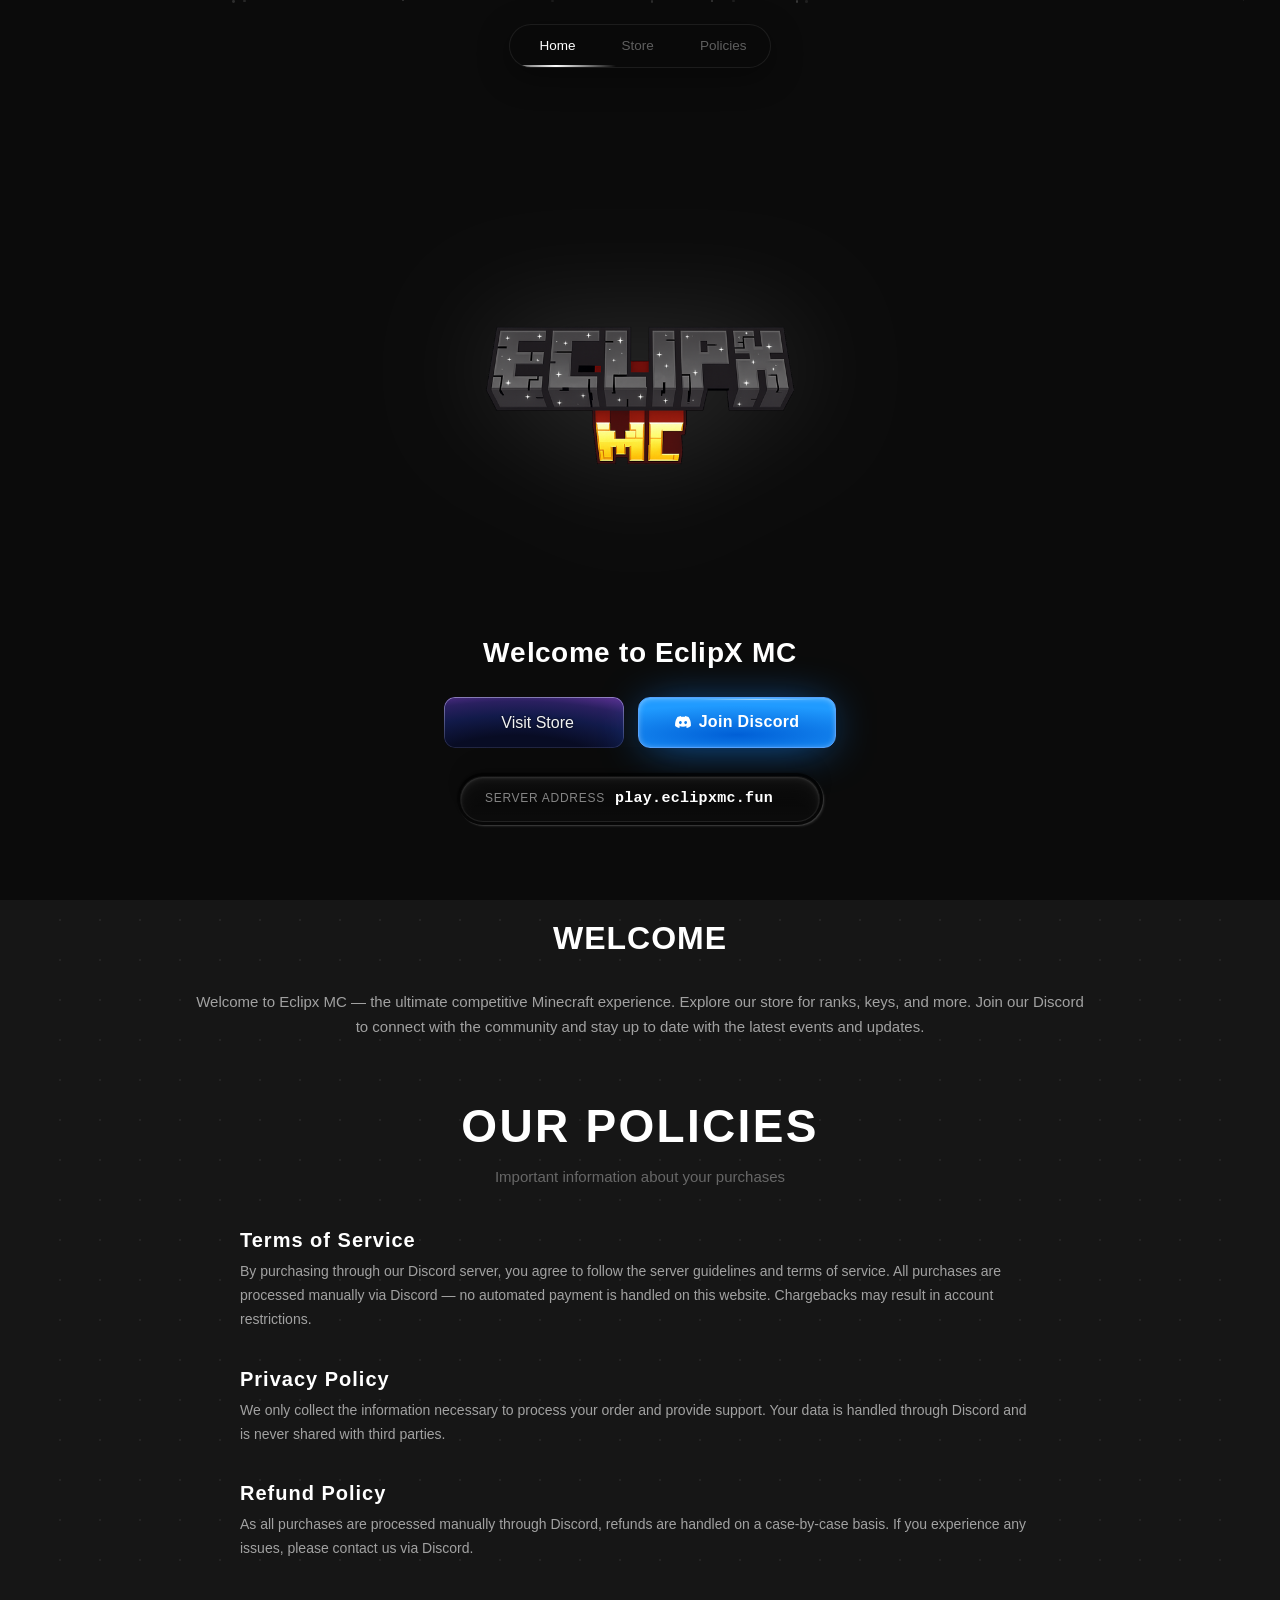
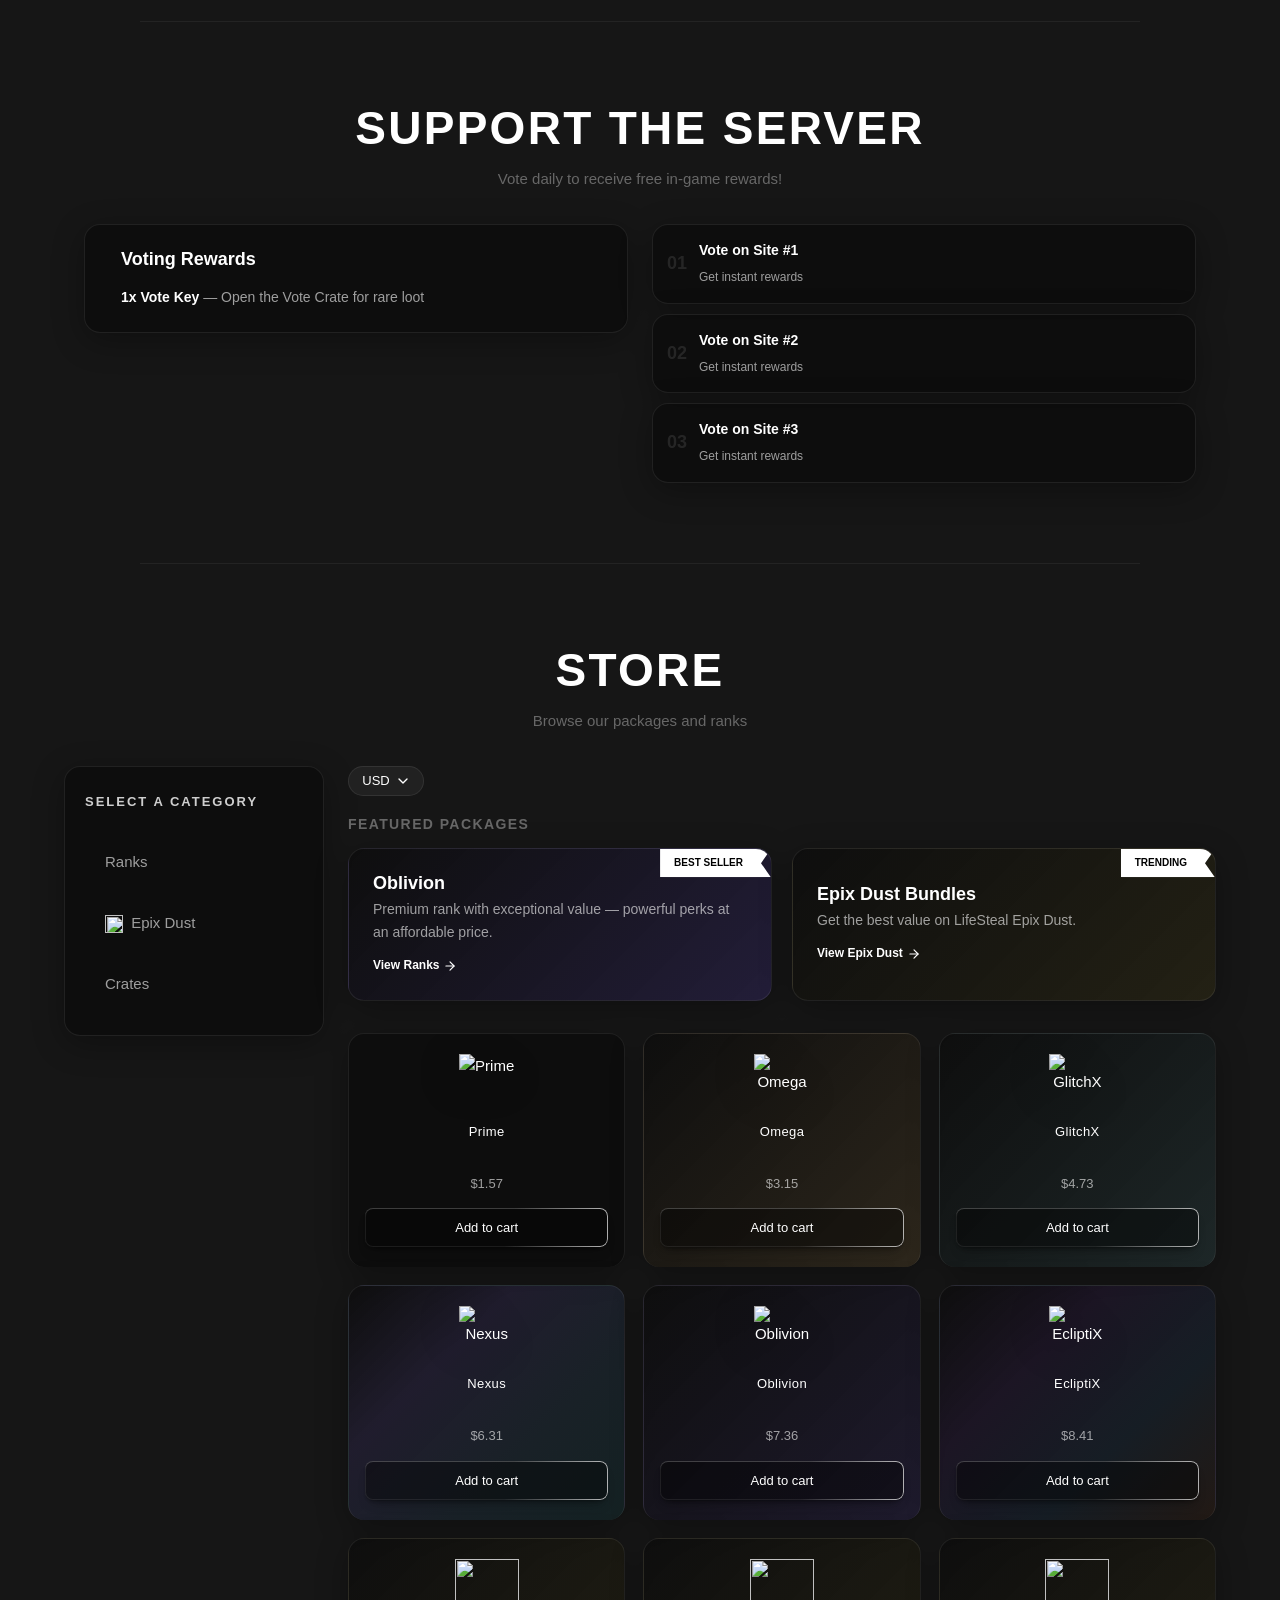
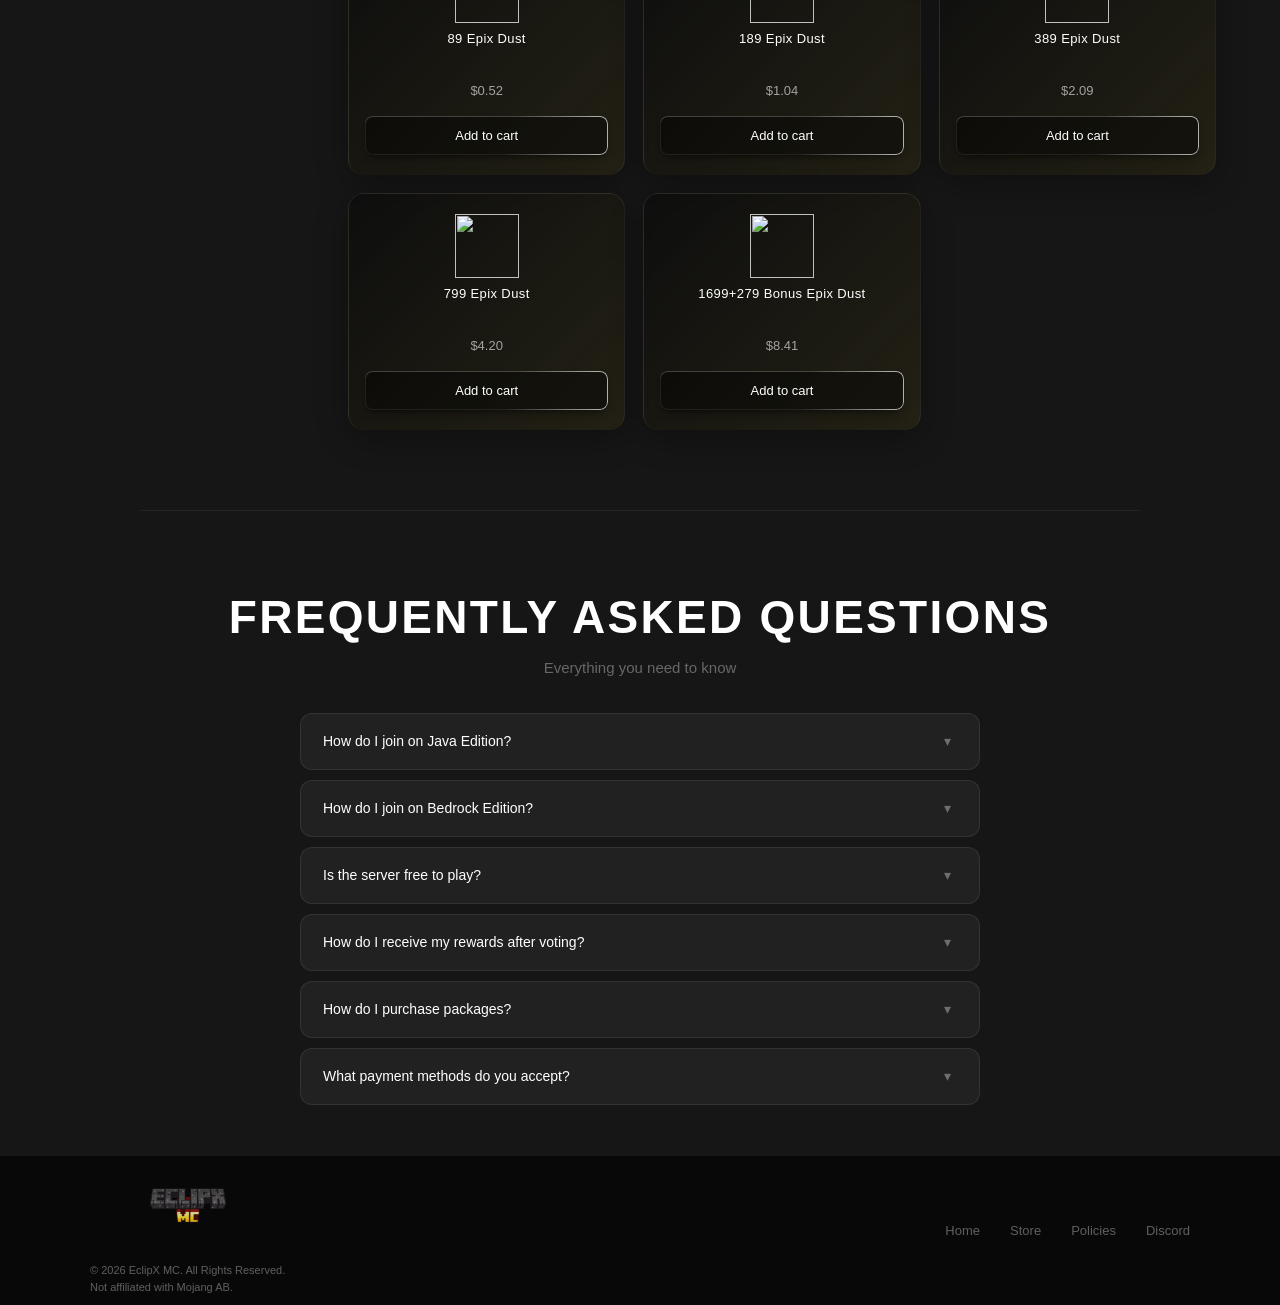
==== index.html @ 9cfbc60e "Remove '(LIFESTEAL)' from titles; center welcome Strip the "(LIFESTEAL)" suffix from product titles " ====
<!DOCTYPE html>
<html lang="en">
<head>
  <meta charset="UTF-8" />
  <meta name="viewport" content="width=device-width, initial-scale=1.0" />
  <meta name="description" content="Welcome to the official Eclipx MC store. Browse ranks, Epix Dust, keys, and more to enhance your gameplay experience." />
  <meta name="keywords" content="Minecraft, server, OneBlock, EclipX MC, gaming, store" />
  <meta http-equiv="X-Content-Type-Options" content="nosniff">
  <meta http-equiv="Referrer-Policy" content="strict-origin-when-cross-origin">
  <meta http-equiv="Content-Security-Policy" content="default-src 'self'; script-src 'self'; style-src 'self' 'unsafe-inline' https://fonts.googleapis.com https://cdn.jsdelivr.net; img-src 'self' https://mc-heads.net https://cdn.pixabay.com data:; font-src 'self' https://fonts.gstatic.com https://cdn.jsdelivr.net; connect-src 'self' https://cdn.jsdelivr.net https://api.mcsrvstat.us; media-src 'self'; object-src 'none'; frame-src 'none'; base-uri 'self';">

  <!-- Open Graph -->
  <meta property="og:title" content="Eclipx MC" />
  <meta property="og:description" content="Welcome to the official Eclipx MC store. Browse ranks, Epix Dust, keys, and more to enhance your gameplay." />
  <meta property="og:image" content="assets/images/eclipxmc_logo.png" />
  <meta property="og:type" content="website" />

  <title>Eclipx MC</title>

  <!-- FAVICONS -->
  <link rel="icon" href="assets/images/favicon.png" type="image/png" sizes="32x32">
  <link rel="apple-touch-icon" href="assets/images/favicon.png" sizes="180x180">

  <link rel="stylesheet" href="assets/css/styles.css" />
  <!-- TABLER ICONS -->
  <link rel="stylesheet" href="https://cdn.jsdelivr.net/npm/@tabler/icons-webfont@3.2.0/dist/tabler-icons.min.css" crossorigin="anonymous">
</head>
<body>

  <!-- PRELOADER -->
  <div id="preloader" class="preloader">
    <div class="preloader-content">
      <div class="preloader-logo-wrapper">
        <img src="assets/images/eclipxmc_logo.png" alt="EclipX MC" class="preloader-logo">
      </div>
      <div class="preloader-spinner"></div>
    </div>
  </div>

  <!-- SPOTLIGHT NAVBAR -->
  <div class="spotlight-nav-wrapper">
    <nav class="spotlight-nav" id="spotlightNav" role="navigation" aria-label="Main navigation">
      <ul class="spotlight-nav-list">
        <li><a href="#" class="spotlight-link active" data-index="0"><i class="ti ti-home"></i> Home</a></li>
        <li><a href="#store" class="spotlight-link" data-index="1"><i class="ti ti-shopping-cart"></i> Store</a></li>
        <li><a href="#policies" class="spotlight-link" data-index="2"><i class="ti ti-file-text"></i> Policies</a></li>
      </ul>
      <div class="spotlight-glow" id="spotlightGlow"></div>
      <div class="spotlight-ambience" id="spotlightAmbience"></div>
    </nav>
  </div>



  <!-- PRODUCT DETAIL MODAL -->
  <div id="productModal" class="modal">
    <div class="modal-overlay"></div>
    <div class="modal-content product-modal">
      <button class="modal-close" id="closeProduct">&times;</button>
      <div class="product-modal-body">
        <div class="product-modal-left">
          <img src="" alt="Product" id="modalProductImg">
        </div>
        <div class="product-modal-right">
          <h2 id="modalProductTitle">Product Title</h2>
          <div class="product-modal-price" id="modalProductPrice">0.00 USD</div>
          <p id="modalProductDescription">Product description goes here.</p>
          <div class="product-modal-info-section">
            <div class="product-modal-info-block">
              <h4>In-Game Info</h4>
              <p id="modalProductIngame">Loading...</p>
            </div>
            <div class="product-modal-info-block">
              <h4>How to Get</h4>
              <p id="modalProductHowto">Loading...</p>
            </div>
          </div>
          <div class="product-modal-actions">
            <button class="btn-primary" id="modalAddToCart">Add to cart</button>
          </div>
        </div>
      </div>
    </div>
  </div>

  <!-- HERO -->
  <section class="hero" id="hero">
    <div class="hero-particles" aria-hidden="true"></div>

    <div class="hero-content">
      <img src="assets/images/eclipxmc_logo.png" alt="Eclipx MC Logo" class="hero-logo" />
      <p class="hero-subtitle flip-fade-wrap"></p>
      <div class="hero-cta">
        <a href="#store" class="rg-button">
          <span class="rg-shine"><span></span></span>
          <span class="rg-bg"></span>
          <span class="rg-label"><i class="ti ti-shopping-cart"></i> Visit Store</span>
        </a>
        <a href="https://dsc.gg/eclipxmc/" class="candy-btn">
          <svg xmlns="http://www.w3.org/2000/svg" viewBox="0 0 127.14 96.36" fill="currentColor" width="16" height="12" aria-hidden="true"><path d="M107.7,8.07A105.15,105.15,0,0,0,81.47,0a72.06,72.06,0,0,0-3.36,6.83A97.68,97.68,0,0,0,49,6.83,72.37,72.37,0,0,0,45.64,0,105.89,105.89,0,0,0,19.39,8.09C2.79,32.65-1.71,56.6.54,80.21h0A105.73,105.73,0,0,0,32.71,96.36,77.7,77.7,0,0,0,39.6,85.25a68.42,68.42,0,0,1-10.85-5.18c.91-.66,1.8-1.34,2.66-2a75.57,75.57,0,0,0,64.32,0c.87.71,1.76,1.39,2.66,2a68.68,68.68,0,0,1-10.87,5.19,77,77,0,0,0,6.89,11.1A105.25,105.25,0,0,0,126.6,80.22h0C129.24,52.84,122.09,29.11,107.7,8.07ZM42.45,65.69C36.18,65.69,31,60,31,53s5-12.74,11.43-12.74S54,46,53.89,53,48.84,65.69,42.45,65.69Zm42.24,0C78.41,65.69,73.25,60,73.25,53s5-12.74,11.44-12.74S96.23,46,96.12,53,91.08,65.69,84.69,65.69Z"/></svg>
          Join Discord
        </a>
      </div>


      <div class="ip-copy reveal" id="ipCopy" title="Click to copy IP">
        <span class="ip-copy-label">Server Address</span>
        <span class="ip-copy-value">play.eclipxmc.fun</span>
        <i class="ti ti-copy ip-copy-icon" aria-hidden="true"></i>
      </div>
    </div>
  </section>

  <!-- WELCOME / ABOUT SECTION -->
  <section class="welcome-section" id="welcome" style="position:relative;overflow:hidden;">
    <div class="dots-bg" aria-hidden="true"></div>
    <div class="welcome-container reveal">
      <div class="welcome-header">
        <h1 class="welcome-title">Welcome</h1>
      </div>
      <div class="welcome-body">
        <p>Welcome to Eclipx MC — the ultimate competitive Minecraft experience. Explore our store for ranks, keys, and more. Join our Discord to connect with the community and stay up to date with the latest events and updates.</p>
      </div>

      <div id="policies" class="policies-header reveal">
        <h2>Our Policies</h2>
        <p class="section-sub">Important information about your purchases</p>
      </div>
      <div class="policies-grid">
        <div class="policy-card reveal">
          <h3>Terms of Service</h3>
          <p>By purchasing through our Discord server, you agree to follow the server guidelines and terms of service. All purchases are processed manually via Discord — no automated payment is handled on this website. Chargebacks may result in account restrictions.</p>
        </div>
        <div class="policy-card reveal">
          <h3>Privacy Policy</h3>
          <p>We only collect the information necessary to process your order and provide support. Your data is handled through Discord and is never shared with third parties.</p>
        </div>
        <div class="policy-card reveal">
          <h3>Refund Policy</h3>
          <p>As all purchases are processed manually through Discord, refunds are handled on a case-by-case basis. If you experience any issues, please contact us via Discord.</p>
        </div>
      </div>
    </div>
  </section>

  <div class="section-divider" role="separator" aria-hidden="true"></div>

  <!-- VOTE SECTION -->
  <section class="vote-section" id="vote">
    <div class="vote-container">
      <div class="vote-content reveal">
        <h2>Support the Server</h2>
        <p class="section-sub">Vote daily to receive free in-game rewards!</p>

        <div class="vote-layout">
          <div class="vote-benefits-card card">
            <div class="vote-benefits-header">
              <i class="ti ti-gift"></i>
              <h3>Voting Rewards</h3>
            </div>
            <ul class="vote-benefits-list">
              <li><i class="ti ti-key"></i> <span><strong>1x Vote Key</strong> — Open the Vote Crate for rare loot</span></li>
            </ul>
          </div>
          <div class="vote-links">
            <a href="#" class="vote-card card" target="_blank" rel="noopener">
              <span class="vote-number">01</span>
              <div class="vote-details">
                <strong>Vote on Site #1</strong>
                <span>Get instant rewards</span>
              </div>
              <i class="ti ti-external-link"></i>
            </a>
            <a href="#" class="vote-card card" target="_blank" rel="noopener">
              <span class="vote-number">02</span>
              <div class="vote-details">
                <strong>Vote on Site #2</strong>
                <span>Get instant rewards</span>
              </div>
              <i class="ti ti-external-link"></i>
            </a>
            <a href="#" class="vote-card card" target="_blank" rel="noopener">
              <span class="vote-number">03</span>
              <div class="vote-details">
                <strong>Vote on Site #3</strong>
                <span>Get instant rewards</span>
              </div>
              <i class="ti ti-external-link"></i>
            </a>
          </div>
        </div>
      </div>
    </div>
  </section>

  <div class="section-divider" role="separator" aria-hidden="true"></div>

  <!-- STORE SECTION PREVIEW -->
  <section class="store-section" id="store">
    <h2 class="reveal section-title-uppercase">Store</h2>
    <p class="section-sub reveal">Browse our packages and ranks</p>

    <div class="store-container">
      <aside class="store-sidebar reveal">
        <div class="sidebar-header">SELECT A CATEGORY</div>
        <nav class="sidebar-nav">
          <div class="sidebar-indicator"></div>
          <a href="/store/ranks" class="sidebar-link" data-category="Ranks" data-category-path="ranks">
            <i class="ti ti-medal"></i> Ranks
          </a>
          <a href="/store/epix-dust" class="sidebar-link" data-category="Epix Dust" data-category-path="epix-dust">
            <img src="assets/images/coin.png" alt="" style="width:18px;height:18px;vertical-align:middle;margin-right:4px;"> Epix Dust
          </a>
          <a href="/store/crates" class="sidebar-link" data-category="Crates" data-category-path="crates">
            <i class="ti ti-key"></i> Crates
          </a>
        </nav>
      </aside>

      <main class="store-content">
        <div class="store-filters reveal">
          <div class="currency-switcher store-currency-switcher" id="currencySwitcher">
            <button class="currency-switcher-btn" type="button" aria-label="Switch currency">
              <span class="currency-switcher-current">INR</span>
              <svg xmlns="http://www.w3.org/2000/svg" width="16" height="16" viewBox="0 0 24 24" fill="none" stroke="currentColor" stroke-width="2" stroke-linecap="round" stroke-linejoin="round" aria-hidden="true"><path d="m6 9 6 6 6-6"/></svg>
            </button>
            <div class="currency-switcher-dropdown">
              <button class="currency-option active" data-currency="INR" type="button">INR</button>
              <button class="currency-option" data-currency="USD" type="button">USD</button>
            </div>
          </div>
        </div>

        <div id="featured-section" class="featured-packages-wrapper reveal">
          <h3 class="featured-title">Featured Packages</h3>
          <div class="featured-grid">
            <div class="featured-card card featured-card-oblivion" data-featured-category="ranks" tabindex="0" role="button" aria-label="View Ranks">
              <div class="featured-card-badge">Best Seller</div>
              <div class="featured-card-info">
                <h4>Oblivion</h4>
                <p>Premium rank with exceptional value — powerful perks at an affordable price.</p>
                <span class="featured-card-link">View Ranks <svg xmlns="http://www.w3.org/2000/svg" width="14" height="14" viewBox="0 0 24 24" fill="none" stroke="currentColor" stroke-width="2" stroke-linecap="round" stroke-linejoin="round" aria-hidden="true"><path d="M5 12h14"/><path d="m12 5 7 7-7 7"/></svg></span>
              </div>
            </div>
            <div class="featured-card card featured-card-coin" data-featured-category="epix-dust" tabindex="0" role="button" aria-label="View Epix Dust">
              <div class="featured-card-badge">Trending</div>
              <div class="featured-card-info">
                <h4>Epix Dust Bundles</h4>
                <p>Get the best value on LifeSteal Epix Dust.</p>
                <span class="featured-card-link">View Epix Dust <svg xmlns="http://www.w3.org/2000/svg" width="14" height="14" viewBox="0 0 24 24" fill="none" stroke="currentColor" stroke-width="2" stroke-linecap="round" stroke-linejoin="round" aria-hidden="true"><path d="M5 12h14"/><path d="m12 5 7 7-7 7"/></svg></span>
              </div>
            </div>
          </div>
        </div>

        <div class="store-content-header reveal" id="store-category-header">
          <h1>Epix Dust [LifeSteal]</h1>
          <p>Get yourself some Epix Dust to get awesome keys & perks from the Epix Dust shop.<br><br>Note: You will receive this Epix Dust in LifeSteal Gamemode</p>
        </div>

        <div class="package-grid">
          <!-- Rank 1: Prime -->
          <div class="card package-card reveal" data-category="ranks" data-product-id="prime-rank" data-product-title="Prime" data-product-price="1.5684" data-product-image="assets/images/ranks/Prime_6th.png" data-product-description="Start your journey with the Prime rank. Get essential perks and stand out from the crowd!" data-product-ingame="Prime prefix in chat, /fly command, /hat command, colored chat, and access to Prime-only areas." data-product-howto="Purchase the rank from our store. Once purchased, it will be automatically applied to your account in-game.">
            <img src="assets/images/ranks/Prime_6th.png" alt="Prime" class="package-img">
            <div class="package-title">Prime</div>
            <div class="package-price">₹149</div>
            <div class="package-actions">
              <a href="/cart.html" class="btn-primary add-to-cart">Add to cart</a>
            </div>
          </div>

          <!-- Rank 2: Omega -->
          <div class="card package-card reveal" data-category="ranks" data-product-id="omega-rank" data-product-title="Omega" data-product-price="3.1474" data-product-image="assets/images/ranks/Omega_5th.png" data-product-description="Level up with Omega. Unlock more commands and exclusive in-game perks!" data-product-ingame="Omega prefix in chat, all Prime perks plus: /nick command, /feed command, and access to Omega-only areas." data-product-howto="Purchase the rank from our store. Once purchased, it will be automatically applied to your account in-game.">
            <img src="assets/images/ranks/Omega_5th.png" alt="Omega" class="package-img">
            <div class="package-title">Omega</div>
            <div class="package-price">₹299</div>
            <div class="package-actions">
              <a href="/cart.html" class="btn-primary add-to-cart">Add to cart</a>
            </div>
          </div>

          <!-- Rank 3: GlitchX -->
          <div class="card package-card reveal" data-category="ranks" data-product-id="glitchx-rank" data-product-title="GlitchX" data-product-price="4.7263" data-product-image="assets/images/ranks/GlitchX_4th.png" data-product-description="GlitchX takes you further. Enhanced perks and priority access across the server!" data-product-ingame="GlitchX prefix in chat, all Omega perks plus: /heal command, /craft command, colored chat, and priority queue access." data-product-howto="Purchase the rank from our store. Once purchased, it will be automatically applied to your account in-game.">
            <img src="assets/images/ranks/GlitchX_4th.png" alt="GlitchX" class="package-img">
            <div class="package-title">GlitchX</div>
            <div class="package-price">₹449</div>
            <div class="package-actions">
              <a href="/cart.html" class="btn-primary add-to-cart">Add to cart</a>
            </div>
          </div>

          <!-- Rank 4: Nexus -->
          <div class="card package-card reveal" data-category="ranks" data-product-id="nexus-rank" data-product-title="Nexus" data-product-price="6.3053" data-product-image="assets/images/ranks/Nexus_3rd.png" data-product-description="The Nexus rank unlocks the full potential of your gameplay experience!" data-product-ingame="Nexus prefix in chat, all GlitchX perks plus: /echest command, /tpa command, special join message, and Nexus-only areas." data-product-howto="Purchase the rank from our store. Once purchased, it will be automatically applied to your account in-game.">
            <img src="assets/images/ranks/Nexus_3rd.png" alt="Nexus" class="package-img">
            <div class="package-title">Nexus</div>
            <div class="package-price">₹599</div>
            <div class="package-actions">
              <a href="/cart.html" class="btn-primary add-to-cart">Add to cart</a>
            </div>
          </div>

          <!-- Rank 5: Oblivion -->
          <div class="card package-card reveal" data-category="ranks" data-product-id="oblivion-rank" data-product-title="Oblivion" data-product-price="7.3579" data-product-image="assets/images/ranks/oblivion_2nd.png" data-product-description="Oblivion is for the elite. Near-complete access with top-tier commands and perks!" data-product-ingame="Oblivion prefix in chat, all Nexus perks plus: /fly speed, vanish access, and exclusive Oblivion-only zones." data-product-howto="Purchase the rank from our store. Once purchased, it will be automatically applied to your account in-game.">
            <img src="assets/images/ranks/oblivion_2nd.png" alt="Oblivion" class="package-img">
            <div class="package-title">Oblivion</div>
            <div class="package-price">₹699</div>
            <div class="package-actions">
              <a href="/cart.html" class="btn-primary add-to-cart">Add to cart</a>
            </div>
          </div>

          <!-- Rank 6: EcliptiX -->
          <div class="card package-card reveal" data-category="ranks" data-product-id="ecliptix-rank" data-product-title="EcliptiX" data-product-price="8.4105" data-product-image="assets/images/ranks/EcliptiX_1st.png" data-product-description="The ultimate EcliptiX rank. Everything the server has to offer — unlimited power!" data-product-ingame="EcliptiX prefix in chat, all Oblivion perks plus: every command unlocked, exclusive accessories, and highest priority queue." data-product-howto="Purchase the rank from our store. Once purchased, it will be automatically applied to your account in-game.">
            <img src="assets/images/ranks/EcliptiX_1st.png" alt="EcliptiX" class="package-img">
            <div class="package-title">EcliptiX</div>
            <div class="package-price">₹799</div>
            <div class="package-actions">
              <a href="/cart.html" class="btn-primary add-to-cart">Add to cart</a>
            </div>
          </div>

          <!-- Epix Dust 1 -->
          <div class="card package-card reveal" data-category="epix-dust" data-product-id="89-epix-dust" data-product-title="89 Epix Dust" data-product-price="0.5158" data-product-image="assets/images/coin.png" data-product-description="A small pack of 89 Epix Dust to get you started in the LifeSteal Epix Dust shop." data-product-ingame="89 Epix Dust currency added to your LifeSteal balance. Use Epix Dust in the in-game Epix Dust shop to purchase keys, crates, perks, and exclusive items." data-product-howto="Epix Dust is automatically added to your in-game balance upon purchase. Simply join the LifeSteal gamemode and open the Epix Dust shop to start spending!">
            <img src="assets/images/coin.png" alt="" style="width:64px;height:64px;object-fit:contain;margin-bottom:8px;">
            <div class="package-title">89 Epix Dust</div>
            <div class="package-price">₹49</div>
            <div class="package-actions">
              <a href="/cart.html" class="btn-primary add-to-cart">Add to cart</a>
            </div>
          </div>

          <!-- Epix Dust 2 -->
          <div class="card package-card reveal" data-category="epix-dust" data-product-id="189-epix-dust" data-product-title="189 Epix Dust" data-product-price="1.0421" data-product-image="assets/images/coin.png" data-product-description="A handy bundle of 189 Epix Dust for your LifeSteal needs." data-product-ingame="189 Epix Dust currency added to your LifeSteal balance. Use Epix Dust in the in-game Epix Dust shop to purchase keys, crates, perks, and exclusive items." data-product-howto="Epix Dust is automatically added to your in-game balance upon purchase. Simply join the LifeSteal gamemode and open the Epix Dust shop to start spending!">
            <img src="assets/images/coin.png" alt="" style="width:64px;height:64px;object-fit:contain;margin-bottom:8px;">
            <div class="package-title">189 Epix Dust</div>
            <div class="package-price">₹99</div>
            <div class="package-actions">
              <a href="/cart.html" class="btn-primary add-to-cart">Add to cart</a>
            </div>
          </div>

          <!-- Epix Dust 3 -->
          <div class="card package-card reveal" data-category="epix-dust" data-product-id="389-epix-dust" data-product-title="389 Epix Dust" data-product-price="2.0947" data-product-image="assets/images/coin.png" data-product-description="A solid amount of 389 Epix Dust — great value for regular players." data-product-ingame="389 Epix Dust currency added to your LifeSteal balance. Use Epix Dust in the in-game Epix Dust shop to purchase keys, crates, perks, and exclusive items." data-product-howto="Epix Dust is automatically added to your in-game balance upon purchase. Simply join the LifeSteal gamemode and open the Epix Dust shop to start spending!">
            <img src="assets/images/coin.png" alt="" style="width:64px;height:64px;object-fit:contain;margin-bottom:8px;">
            <div class="package-title">389 Epix Dust</div>
            <div class="package-price">₹199</div>
            <div class="package-actions">
              <a href="/cart.html" class="btn-primary add-to-cart">Add to cart</a>
            </div>
          </div>

          <!-- Epix Dust 4 -->
          <div class="card package-card reveal" data-category="epix-dust" data-product-id="799-epix-dust" data-product-title="799 Epix Dust" data-product-price="4.2" data-product-image="assets/images/coin.png" data-product-description="A large bundle of 799 Epix Dust for serious players." data-product-ingame="799 Epix Dust currency added to your LifeSteal balance. Use Epix Dust in the in-game Epix Dust shop to purchase keys, crates, perks, and exclusive items." data-product-howto="Epix Dust is automatically added to your in-game balance upon purchase. Simply join the LifeSteal gamemode and open the Epix Dust shop to start spending!">
            <img src="assets/images/coin.png" alt="" style="width:64px;height:64px;object-fit:contain;margin-bottom:8px;">
            <div class="package-title">799 Epix Dust</div>
            <div class="package-price">₹399</div>
            <div class="package-actions">
              <a href="/cart.html" class="btn-primary add-to-cart">Add to cart</a>
            </div>
          </div>

          <!-- Epix Dust 5 -->
          <div class="card package-card reveal" data-category="epix-dust" data-product-id="1699-epix-dust-bonus" data-product-title="1699+279 Bonus Epix Dust" data-product-price="8.4105" data-product-image="assets/images/coin.png" data-product-description="1,699 Epix Dust + 279 bonus free! The ultimate pack for the best value." data-product-ingame="1,699 + 279 bonus = 1,978 Epix Dust currency added to your LifeSteal balance. Use Epix Dust in the in-game Epix Dust shop to purchase keys, crates, perks, and exclusive items." data-product-howto="Epix Dust is automatically added to your in-game balance upon purchase. Simply join the LifeSteal gamemode and open the Epix Dust shop to start spending!">
            <img src="assets/images/coin.png" alt="" style="width:64px;height:64px;object-fit:contain;margin-bottom:8px;">
            <div class="package-title">1699+279 Bonus Epix Dust</div>
            <div class="package-price">₹799</div>
            <div class="package-actions">
              <a href="/cart.html" class="btn-primary add-to-cart">Add to cart</a>
            </div>
          </div>

          <!-- Key 1: Legendary Crate Key -->

          <!-- Key 2: Mythic Crate Key -->
        </div>
      </main>
    </div>
  </section>

  <div class="section-divider" role="separator" aria-hidden="true"></div>

  <!-- FAQ -->
  <section class="faq" id="faq">
    <h2 class="reveal">Frequently Asked Questions</h2>
    <p class="section-sub reveal">Everything you need to know</p>

    <div class="faq-container">
      <div class="faq-item reveal">
        <div class="faq-question" tabindex="0" role="button" aria-expanded="false">
          <span class="faq-question-text">How do I join on Java Edition?</span>
          <div class="faq-icon" aria-hidden="true"></div>
        </div>
        <div class="faq-answer">
          <p>Add the server IP <strong>play.eclipxmc.fun</strong> to your Minecraft server list. EclipX MC supports cross-version connectivity, allowing you to join from any Minecraft release without compatibility issues.</p>
        </div>
      </div>
      <div class="faq-item reveal">
        <div class="faq-question" tabindex="0" role="button" aria-expanded="false">
          <span class="faq-question-text">How do I join on Bedrock Edition?</span>
          <div class="faq-icon" aria-hidden="true"></div>
        </div>
        <div class="faq-answer">
          <p>Use the same IP <strong>play.eclipxmc.fun</strong> on Bedrock Edition. The port is <strong>19132</strong> (default). Works on console, mobile, and Windows 10/11.</p>
        </div>
      </div>
      <div class="faq-item reveal">
        <div class="faq-question" tabindex="0" role="button" aria-expanded="false">
          <span class="faq-question-text">Is the server free to play?</span>
          <div class="faq-icon" aria-hidden="true"></div>
        </div>
        <div class="faq-answer">
          <p>Yes! EclipX MC is completely free to join and play. The store offers optional ranks and perks that enhance your experience but are never required to enjoy the server.</p>
        </div>
      </div>
      <div class="faq-item reveal">
        <div class="faq-question" tabindex="0" role="button" aria-expanded="false">
          <span class="faq-question-text">How do I receive my rewards after voting?</span>
          <div class="faq-icon" aria-hidden="true"></div>
        </div>
        <div class="faq-answer">
          <p>After voting on any of the voting sites listed above, you will automatically receive your rewards in-game. You can vote once every 24 hours per site for maximum rewards.</p>
        </div>
      </div>
      <div class="faq-item reveal">
        <div class="faq-question" tabindex="0" role="button" aria-expanded="false">
          <span class="faq-question-text">How do I purchase packages?</span>
          <div class="faq-icon" aria-hidden="true"></div>
        </div>
        <div class="faq-answer">
          <p>Browse our store, add items to your cart, and proceed to checkout. You'll be redirected to our Discord server where our staff will assist you with payment and delivery.</p>
        </div>
      </div>
      <div class="faq-item reveal">
        <div class="faq-question" tabindex="0" role="button" aria-expanded="false">
          <span class="faq-question-text">What payment methods do you accept?</span>
          <div class="faq-icon" aria-hidden="true"></div>
        </div>
        <div class="faq-answer">
          <p>We accept PayPal and UPI as payment methods, with transactions processed in INR and USD. All payments are handled securely through our Discord support system.</p>
        </div>
      </div>
    </div>
  </section>

  <!-- FOOTER -->
  <footer class="footer" role="contentinfo">
    <div class="footer-content">
      <div class="footer-left">
        <div class="footer-logo-wrapper">
          <a href="#" aria-label="Go to top"><img src="assets/images/eclipxmc_logo.png" alt="EclipX MC" class="footer-logo"></a>
        </div>
        <div class="footer-disclaimer">
          <p>&copy; 2026 EclipX MC. All Rights Reserved.</p>
          <p>Not affiliated with Mojang AB.</p>
        </div>
      </div>
      <div class="footer-center">
        <a href="#" class="footer-link"><i class="ti ti-home"></i> Home</a>
        <a href="#store" class="footer-link"><i class="ti ti-shopping-cart"></i> Store</a>
        <a href="#policies" class="footer-link"><i class="ti ti-file-text"></i> Policies</a>
        <a href="https://dsc.gg/eclipxmc/" class="footer-link"><i class="ti ti-brand-discord"></i> Discord</a>
      </div>
    </div>
  </footer>

  <!-- BACK TO TOP -->
  <button id="backToTop" class="back-to-top" type="button" title="Back to Top" aria-label="Scroll to top">
    <svg xmlns="http://www.w3.org/2000/svg" width="24" height="24" viewBox="0 0 24 24" fill="none" stroke="currentColor" stroke-width="2" stroke-linecap="round" stroke-linejoin="round" aria-hidden="true"><path d="M12 5v14"/><path d="m5 12 7-7 7 7"/></svg>
  </button>

  <script src="assets/js/script.js"></script>
</body>
</html>
---- assets/css/styles.css ----
/* ━━━━━━━━━━━━━━━━━━━━━━━━━━━━━━━━━━━━━━━━━
   EclipX MC - Stylesheet
   ━━━━━━━━━━━━━━━━━━━━━━━━━━━━━━━━━━━━━━━━━ */

@import url('https://fonts.googleapis.com/css2?family=Bricolage+Grotesque:wght@200;300;400;500&display=swap');

@font-face {
  font-family: 'Epic Pro';
  src: url('../fonts/GC-EPICPRO-Demo-BF6891cc5419ab8.ttf') format('truetype');
  font-weight: 400;
  font-style: normal;
  font-display: swap;
}
@font-face {
  font-family: 'Minecraft';
  src: url('../fonts/Minecraft.ttf') format('truetype');
  font-weight: 400;
  font-style: normal;
  font-display: swap;
}

@property --rg-pos-x { syntax: '<percentage>'; initial-value: 40%; inherits: false; }
@property --rg-pos-y { syntax: '<percentage>'; initial-value: 140%; inherits: false; }
@property --rg-spread-x { syntax: '<percentage>'; initial-value: 130%; inherits: false; }
@property --rg-spread-y { syntax: '<percentage>'; initial-value: 170%; inherits: false; }
@property --rg-color-1 { syntax: '<color>'; initial-value: #080c24; inherits: false; }
@property --rg-color-2 { syntax: '<color>'; initial-value: #121a4a; inherits: false; }
@property --rg-color-3 { syntax: '<color>'; initial-value: #2a2060; inherits: false; }
@property --rg-color-4 { syntax: '<color>'; initial-value: #5a3090; inherits: false; }
@property --rg-color-5 { syntax: '<color>'; initial-value: #eef3ff; inherits: false; }
@property --rg-border-angle { syntax: '<angle>'; initial-value: 180deg; inherits: true; }
@property --rg-border-color-1 { syntax: '<color>'; initial-value: hsla(240, 75%, 90%, 0.5); inherits: true; }
@property --rg-border-color-2 { syntax: '<color>'; initial-value: hsla(240, 50%, 80%, 0.15); inherits: true; }
@property --rg-stop-1 { syntax: '<percentage>'; initial-value: 37.35%; inherits: false; }
@property --rg-stop-2 { syntax: '<percentage>'; initial-value: 61.36%; inherits: false; }
@property --rg-stop-3 { syntax: '<percentage>'; initial-value: 78.42%; inherits: false; }
@property --rg-stop-4 { syntax: '<percentage>'; initial-value: 93.52%; inherits: false; }
@property --rg-stop-5 { syntax: '<percentage>'; initial-value: 100%; inherits: false; }

:root {
  --bg: #161616;
  --surface: rgba(255,255,255,0.03);
  --glass: rgba(255,255,255,0.05);
  --glass-border: rgba(255,255,255,0.08);
  --border: rgba(255,255,255,0.06);
  --accent: #ffffff;
  --accent-dim: rgba(255,255,255,0.85);
  --text: #ffffff;
  --text-2: rgba(255,255,255,0.6);
  --text-3: rgba(255,255,255,0.35);
  --font-display: 'Epic Pro', sans-serif;
  --font: 'Bricolage Grotesque', -apple-system, BlinkMacSystemFont, 'Segoe UI', sans-serif;
  --r-sm: 8px;
  --r-md: 12px;
  --r-lg: 16px;
  --r-pill: 999px;
}

/* ━━ RESET ━━ */
*,*::before,*::after{box-sizing:border-box;margin:0;padding:0}
html{scroll-behavior:smooth;overflow-y:scroll}

body {
  background: var(--bg);
  color: var(--text);
  font-family: var(--font);
  font-size: 15px;
  line-height: 1.65;
  overflow-x: hidden;
}

/* Global Content Fade-In */
section {
  opacity: 0;
  transform: translateY(20px);
  transition: opacity 1.2s cubic-bezier(0.4, 0, 0.2, 1), transform 1.2s cubic-bezier(0.4, 0, 0.2, 1);
}

body.is-loaded section {
  opacity: 1;
  transform: translateY(0);
}

body.is-loaded section:nth-of-type(1) { transition-delay: 0.4s; }
body.is-loaded section:nth-of-type(2) { transition-delay: 0.6s; }
body.is-loaded section:nth-of-type(3) { transition-delay: 0.8s; }
body.is-loaded section:nth-of-type(4) { transition-delay: 1.0s; }
body.is-loaded section:nth-of-type(5) { transition-delay: 1.2s; }

body::before {
  content: '';
  position: fixed;
  inset: -5%;
  background: url('../images/stars-bg.png') center/cover no-repeat;
  opacity: 0.35;
  z-index: -2;
  pointer-events: none;
  animation: starDrift 60s ease-in-out infinite;
}

@keyframes starDrift {
  0% { transform: scale(1) translate(0%, 0%); }
  50% { transform: scale(1.05) translate(-1%, -1%); }
  100% { transform: scale(1) translate(0%, 0%); }
}

/* ━━ TYPOGRAPHY ━━ */
h1,h2,h3,h4,h5,h6 {
  font-family: var(--font-display);
  font-weight: 700;
  letter-spacing: 0.05em;
  text-transform: uppercase;
  line-height: 1.15;
}
h2 {
  font-size: clamp(28px, 4vw, 46px);
  text-align: center;
  margin-bottom: 12px;
}
.section-sub {
  text-align: center;
  color: var(--text-3);
  font-size: 15px;
  margin-bottom: 32px;
  font-weight: 400;
}
a { color: var(--text-2); text-decoration: none; transition: color .25s ease; }
a:hover { color: var(--text); }
section { padding: 40px 5vw; position: relative; }

/* ━━ BUTTONS ━━ */
.btn-primary {
  position: relative;
  background: rgba(0, 0, 0, 0.4);
  color: var(--text) !important;
  font-weight: 500;
  font-family: var(--font);
  padding: 11px 26px;
  border-radius: var(--r-md);
  border: none;
  cursor: pointer;
  font-size: 14px;
  display: inline-flex;
  align-items: center;
  justify-content: center;
  gap: 8px;
  text-decoration: none;
  transition: transform 0.2s ease, background 0.2s ease, box-shadow 0.2s ease;
  --shine: rgba(255, 255, 255, 0.65);
  box-shadow:
    inset 0 0 0 1px rgba(255, 255, 255, 0.08),
    inset 0 1px 0 rgba(255, 255, 255, 0.15),
    0px 2px 3px -1px rgba(0,0,0,0.3),
    0px 8px 12px -6px rgba(0,0,0,0.4);
}
.btn-primary::after {
  content: '';
  position: absolute;
  inset: 0;
  border-radius: inherit;
  padding: 1px;
  background: linear-gradient(-75deg, transparent 30%, var(--shine) 50%, transparent 70%);
  background-size: 200% 100%;
  animation: shimmerBorder 2.5s linear infinite;
  
  -webkit-mask: linear-gradient(#fff 0 0) content-box, linear-gradient(#fff 0 0);
  mask: linear-gradient(#fff 0 0) content-box, linear-gradient(#fff 0 0);
  -webkit-mask-composite: xor;
          mask-composite: exclude;
  pointer-events: none;
  z-index: 1;
}
@keyframes shimmerBorder {
  0% { background-position: 200% 0; opacity: 0; }
  10% { opacity: 1; }
  90% { opacity: 1; }
  100% { background-position: -200% 0; opacity: 0; }
}
.btn-primary:hover {
  transform: translateY(-2px);
  background: rgba(255, 255, 255, 0.06);
}
.btn-primary:active,
.btn-primary:visited,
.btn-primary:focus { color: var(--text) !important; }

.btn-outline {
  background: transparent;
  color: var(--text-2) !important;
  font-weight: 500;
  font-family: var(--font);
  padding: 11px 26px;
  border-radius: var(--r-pill);
  border: 1px solid var(--glass-border);
  cursor: pointer;
  font-size: 14px;
  display: inline-flex;
  align-items: center;
  gap: 8px;
  transition: all .25s ease;
  text-decoration: none;
}
.btn-outline:hover {
  background: rgba(255,255,255,0.06);
  border-color: rgba(255,255,255,0.2);
  color: var(--text) !important;
  transform: translateY(-2px);
}

/* ━━ RADIAL GLOW BUTTON ━━ */
.rg-button {
  --transition: 0.25s;
  --spark: 1.8s;
  --speed: 1.2s;
  --cut: 1px;
  --bg: radial-gradient(
    var(--rg-spread-x) var(--rg-spread-y) at var(--rg-pos-x) var(--rg-pos-y),
    var(--rg-color-1) var(--rg-stop-1),
    var(--rg-color-2) var(--rg-stop-2),
    var(--rg-color-3) var(--rg-stop-3),
    var(--rg-color-4) var(--rg-stop-4),
    var(--rg-color-5) var(--rg-stop-5)
  );
  position: relative;
  min-width: 160px;
  min-height: 51px;
  padding: 16px 24px;
  border: none;
  border-radius: 11px;
  font-family: var(--font);
  font-size: 16px;
  font-weight: 500;
  line-height: 19px;
  color: rgba(255, 255, 255, 0.95);
  background: var(--bg);
  cursor: pointer;
  text-shadow: 0 0 2px rgba(0, 0, 0, 0.95);
  overflow: hidden;
  -webkit-font-smoothing: antialiased;
  text-decoration: none;
  display: inline-flex;
  align-items: center;
  justify-content: center;
  gap: 8px;
  transition:
    --rg-pos-x .75s, --rg-pos-y .75s,
    --rg-spread-x .75s, --rg-spread-y .75s,
    --rg-color-1 .75s, --rg-color-2 .75s, --rg-color-3 .75s, --rg-color-4 .75s, --rg-color-5 .75s,
    --rg-border-angle .75s, --rg-border-color-1 .75s, --rg-border-color-2 .75s,
    --rg-stop-1 .75s, --rg-stop-2 .75s, --rg-stop-3 .75s, --rg-stop-4 .75s, --rg-stop-5 .75s;
}
.rg-button::before {
  content: '';
  position: absolute;
  inset: 0;
  padding: 1px;
  border-radius: inherit;
  background-image: linear-gradient(var(--rg-border-angle), var(--rg-border-color-1), var(--rg-border-color-2));
  mask: linear-gradient(#fff 0 0) content-box, linear-gradient(#fff 0 0);
  mask-composite: exclude;
  pointer-events: none;
}
.rg-button:hover {
  --rg-pos-x: 0%;
  --rg-pos-y: 120%;
  --rg-spread-x: 110.24%;
  --rg-spread-y: 110.2%;
  --rg-color-1: #080c24;
  --rg-color-2: #1a2050;
  --rg-color-3: #4a2a80;
  --rg-color-4: #8b5cf6;
  --rg-color-5: #ffffff;
  --rg-stop-1: 0%;
  --rg-stop-2: 10%;
  --rg-stop-3: 35.44%;
  --rg-stop-4: 71.34%;
  --rg-stop-5: 150%;
  --rg-border-angle: 190deg;
  --rg-border-color-1: hsla(270, 75%, 90%, 0.15);
  --rg-border-color-2: hsla(270, 50%, 70%, 0.4);
}
.rg-label {
  position: relative;
  z-index: 1;
  display: inline-flex;
  align-items: center;
  gap: 8px;
}
.rg-bg {
  position: absolute;
  inset: var(--cut);
  background: var(--bg);
  border-radius: inherit;
  transition: background var(--transition), opacity var(--transition);
}
.rg-shine {
  position: absolute;
  inset: 0;
  container-type: size;
  border-radius: inherit;
  mix-blend-mode: soft-light;
  opacity: 0;
  transition: opacity 0.3s;
  overflow: visible;
}
.rg-button:hover .rg-shine {
  opacity: 1;
}
.rg-shine span {
  position: absolute;
  inset: 0;
  height: 100cqh;
  aspect-ratio: 1;
  animation: rg-slide var(--speed) ease-in-out infinite alternate;
  overflow: visible;
}
.rg-shine span::before {
  content: "";
  position: absolute;
  inset: -100%;
  background: conic-gradient(
    from calc(270deg - (90deg * 0.5)),
    transparent 0,
    #fff 90deg,
    transparent 90deg
  );
  animation: rg-spin calc(var(--speed) * 2) infinite linear;
}
@keyframes rg-spin {
  0% { rotate: 0deg; }
  15%, 35% { rotate: 90deg; }
  65%, 85% { rotate: 270deg; }
  100% { rotate: 360deg; }
}
@keyframes rg-slide {
  to { transform: translate(calc(100cqw - 100%), 0); }
}

.hero-cta .rg-button,
.hero-cta .candy-btn {
  min-width: 180px;
}

/* ━━ CANDY BUTTON ━━ */
.candy-btn {
  position: relative;
  color: #fff;
  font-weight: 600;
  font-family: var(--font);
  font-size: 16px;
  line-height: 22px;
  letter-spacing: 0.02em;
  padding: 12px 36px;
  border-radius: 12px;
  cursor: pointer;
  display: inline-flex;
  align-items: center;
  gap: 8px;
  text-decoration: none;
  border: 1px solid #54A1FD;
  background: radial-gradient(95% 60% at 50% 75%, #005FD6 0%, #209BFF 100%);
  box-shadow: 0px 4px 48px -12px #1187FF, inset 0px 1px 8px -4px #FFFFFF;
  transition: all 0.2s ease-out;
}
.candy-btn::after {
  content: '';
  position: absolute;
  top: 1px;
  right: 10%;
  width: 60%;
  height: 1px;
  background: linear-gradient(to right, transparent, rgba(255,255,255,0.5), transparent);
  pointer-events: none;
}
.candy-btn:hover {
  filter: brightness(1.1);
}
.candy-btn:active {
  transform: scale(0.95) rotate(1deg);
}

/* ━━ GLASS CARD ━━ */
.card {
  position: relative;
  overflow: hidden;
  background: rgba(10, 10, 10, 0.65);
  border: 1px solid rgba(255, 255, 255, 0.08);
  border-radius: var(--r-lg);
  padding: 24px;
  box-shadow: 0 8px 32px rgba(0, 0, 0, 0.3);
  transition: transform .35s cubic-bezier(.25,.46,.45,.94),
              box-shadow .35s ease,
              border-color .35s ease;
}
.card::before {
  content: '';
  position: absolute;
  top: 0; left: 0; right: 0; bottom: 0;
  background: radial-gradient(
    400px circle at 50% 50%, 
    rgba(255,255,255,0.06),
    transparent 50%
  );
  z-index: 0;
  pointer-events: none;
  opacity: 0;
  transition: opacity 0.4s ease;
}
.card > * {
  position: relative;
  z-index: 1;
}
.card:hover {
  transform: translateY(-4px);
  box-shadow: 0 16px 48px rgba(0, 0, 0, 0.5);
  border-color: rgba(255,255,255,0.2);
}
.card:hover::before {
  opacity: 1;
}

/* ━━ SPOTLIGHT NAVBAR ━━ */
.spotlight-nav-wrapper {
  position: fixed;
  top: 24px;
  left: 0;
  width: 100%;
  display: flex;
  justify-content: center;
  z-index: 1000;
  pointer-events: none;
}

.spotlight-nav {
  pointer-events: auto;
  position: relative;
  display: flex;
  align-items: center;
  height: 44px;
  border-radius: 9999px;
  background: rgba(10, 10, 10, 0.75);
  border: 1px solid var(--glass-border);
  box-shadow: 0 8px 32px rgba(0, 0, 0, 0.4);
  --spotlight-x: 0px;
  --ambience-x: 0px;
  --spotlight-color: rgba(255, 255, 255, 0.15);
  --ambience-color: rgba(255, 255, 255, 1);
  overflow: hidden;
}

.spotlight-nav-list {
  position: relative;
  display: flex;
  align-items: center;
  height: 100%;
  margin: 0;
  padding: 0 4px;
  list-style: none;
  z-index: 10;
  gap: 0;
}

.spotlight-nav-list li {
  position: relative;
  height: 100%;
  display: flex;
  align-items: center;
  justify-content: center;
}

.spotlight-link {
  padding: 8px 20px;
  font-family: var(--font);
  font-size: 13.5px;
  font-weight: 500;
  color: var(--text-3);
  text-decoration: none;
  white-space: nowrap;
  transition: color 0.2s ease;
  border-radius: 9999px;
  display: flex;
  align-items: center;
  gap: 6px;
  outline: none;
}

.spotlight-link:focus-visible {
  outline: 2px solid rgba(255,255,255,0.3);
  outline-offset: 2px;
}

.spotlight-link:hover {
  color: var(--text);
}

.spotlight-link.active {
  color: var(--text);
}

.spotlight-link i {
  font-size: 16px;
}


/* Moving Spotlight (follows mouse) */
.spotlight-glow {
  pointer-events: none;
  position: absolute;
  bottom: 0;
  left: 0;
  width: 100%;
  height: 100%;
  z-index: 1;
  opacity: 0;
  transition: opacity 0.3s ease;
  background: radial-gradient(120px circle at var(--spotlight-x) 100%, var(--spotlight-color) 0%, transparent 50%);
}

.spotlight-nav.is-hovered .spotlight-glow {
  opacity: 1;
}

/* Active state ambience (underline) */
.spotlight-ambience {
  pointer-events: none;
  position: absolute;
  bottom: 0;
  left: 0;
  width: 100%;
  height: 2px;
  z-index: 2;
  background: radial-gradient(60px circle at var(--ambience-x) 0%, var(--ambience-color) 0%, transparent 100%);
}



/* ━━ GRADIENT BLUR OVERLAY ━━ */
/* ━━ HERO ━━ */
.hero {
  position: relative;
  min-height: 100vh;
  display: flex;
  flex-direction: column;
  align-items: center;
  justify-content: center;
  overflow: hidden;
  padding: 0;
  transform: translateZ(0);
  backface-visibility: hidden;
  background: url(../images/background.jpg) center/110% auto no-repeat;
  background-position: calc(50% - 20px) center;
}
.hero::before {
  content: '';
  position: absolute;
  inset: 0;
  background: rgba(0,0,0,0.5);
  z-index: 1;
  pointer-events: none;
}

@media (max-width: 768px) {
  .hero {
    background: url(../images/background.jpg) center/cover no-repeat;
background-position: calc(50% - 10px) center;
  }
}
.hero-content {
  position: relative;
  z-index: 3;
  text-align: center;
  padding: 20px;
  padding-top: 20vh;
  width: 100%;
}

.hero-logo {
  display: block;
  width: clamp(200px, 40vw, 320px);
  height: auto;
  margin: 0 auto;
  position: relative;
  filter: drop-shadow(0 0 60px rgba(255,255,255,0.15));
  animation: heroScale 6s ease-in-out infinite;
}
@keyframes heroScale {
  0%,100% { transform: scale(1); }
  50% { transform: scale(1.05); }
}
.hero-subtitle {
  font-family: var(--font);
  font-size: clamp(16px, 2.5vw, 28px);
  color: #fff;
  margin-top: 8vh;
  margin-bottom: 28px;
  font-weight: 600;
  letter-spacing: 0.02em;
  animation: fadeUp .7s ease-out .3s both;
}
@keyframes fadeUp {
  from { opacity: 0; transform: translateY(20px); }
  to { opacity: 1; transform: translateY(0); }
}

/* Flip Fade Text */
.flip-fade-wrap {
  position: relative;
  display: flex;
  justify-content: center;
  min-height: 1.4em;
}
.flip-fade-word {
  position: absolute;
  display: flex;
  justify-content: center;
  pointer-events: none;
  perspective: 1000px;
}
.flip-fade-word:not(.active):not(.exiting) {
  opacity: 0;
}
.flip-fade-letter {
  display: inline-block;
  transform-origin: bottom center;
}
.flip-fade-word.active .flip-fade-letter {
  animation: flip-fade-in 0.6s cubic-bezier(0.2, 0.65, 0.3, 0.9) both;
  animation-delay: calc(var(--i, 0) * 0.1s);
}
.flip-fade-word.exiting .flip-fade-letter {
  animation: flip-fade-out 0.4s ease-in both;
  animation-delay: calc(var(--i, 0) * 0.05s);
}
@keyframes flip-fade-in {
  0% { transform: rotateX(90deg) translateY(20px); opacity: 0; filter: blur(8px); }
  100% { transform: rotateX(0deg) translateY(0); opacity: 1; filter: blur(0); }
}
@keyframes flip-fade-out {
  0% { transform: rotateX(0deg) translateY(0); opacity: 1; filter: blur(0); }
  100% { transform: rotateX(-90deg) translateY(-20px); opacity: 0; filter: blur(8px); }
}

.hero-cta {
  display: flex; gap: 14px; justify-content: center; flex-wrap: wrap;
  animation: fadeUp .7s ease-out .45s both;
  margin-bottom: 28px;
}

/* IP Copy Element - VengeanceUI Generate Button style */
.ip-copy {
  --border-radius: 24px;
  --padding: 4px;
  --transition: 0.4s;
  --button-color: #101010;
  --highlight-color-hue: 210deg;

  position: relative;
  display: inline-flex;
  align-items: center;
  gap: 10px;
  padding: 10px 20px 10px 24px;
  cursor: pointer;
  user-select: none;
  font-family: var(--font);
  font-size: 1em;

  background-color: var(--button-color);
  box-shadow:
    inset 0px 1px 1px rgba(255, 255, 255, 0.2),
    inset 0px 2px 2px rgba(255, 255, 255, 0.15),
    inset 0px 4px 4px rgba(255, 255, 255, 0.1),
    inset 0px 8px 8px rgba(255, 255, 255, 0.05),
    inset 0px 16px 16px rgba(255, 255, 255, 0.05),
    0px -1px 1px rgba(0, 0, 0, 0.02),
    0px -2px 2px rgba(0, 0, 0, 0.03),
    0px -4px 4px rgba(0, 0, 0, 0.05),
    0px -8px 8px rgba(0, 0, 0, 0.06),
    0px -16px 16px rgba(0, 0, 0, 0.08);

  border: solid 1px rgba(255, 255, 255, 0.133);
  border-radius: var(--border-radius);
  transition: box-shadow var(--transition), border var(--transition), background-color var(--transition);
  animation: fadeUp .7s ease-out .6s both;
}
.ip-copy::before {
  content: "";
  position: absolute;
  top: calc(0px - var(--padding));
  left: calc(0px - var(--padding));
  width: calc(100% + var(--padding) * 2);
  height: calc(100% + var(--padding) * 2);
  border-radius: calc(var(--border-radius) + var(--padding));
  pointer-events: none;
  background-image: linear-gradient(0deg, rgba(0,0,0,0.267), rgba(0,0,0,0.667));
  z-index: -1;
  transition: box-shadow var(--transition), filter var(--transition);
  box-shadow:
    0 -8px 8px -6px rgba(0,0,0,0) inset,
    0 -16px 16px -8px rgba(0,0,0,0) inset,
    1px 1px 1px rgba(255,255,255,0.133),
    2px 2px 2px rgba(255,255,255,0.067),
    -1px -1px 1px rgba(0,0,0,0.133),
    -2px -2px 2px rgba(0,0,0,0.067);
}
.ip-copy::after {
  content: "";
  position: absolute;
  top: 0; left: 0;
  width: 100%; height: 100%;
  border-radius: inherit;
  pointer-events: none;
  background-image: linear-gradient(
    0deg,
    #fff,
    hsl(var(--highlight-color-hue), 100%, 70%),
    hsla(var(--highlight-color-hue), 100%, 70%, 50%),
    8%,
    transparent
  );
  background-position: 0 0;
  opacity: 0;
  transition: opacity var(--transition), filter var(--transition);
}
.ip-copy-label {
  font-size: 12px;
  color: rgba(255,255,255,0.5);
  font-weight: 500;
  text-transform: uppercase;
  letter-spacing: 0.06em;
  position: relative;
  z-index: 1;
}
.ip-copy-value {
  font-size: 15px;
  font-weight: 700;
  color: #fff;
  font-family: 'SF Mono', 'Fira Code', 'Cascadia Code', 'Consolas', 'Courier New', monospace;
  letter-spacing: 0.02em;
  position: relative;
  z-index: 1;
}
.ip-copy-icon {
  width: 16px; height: 16px;
  color: #e8e8e8;
  transition: color var(--transition);
  position: relative;
  z-index: 1;
}
.ip-copy:hover {
  border: solid 1px hsla(var(--highlight-color-hue), 100%, 80%, 40%);
}
.ip-copy:hover::before {
  box-shadow:
    0 -8px 8px -6px rgba(255,255,255,0.667) inset,
    0 -16px 16px -8px hsla(var(--highlight-color-hue), 100%, 70%, 30%) inset,
    1px 1px 1px rgba(255,255,255,0.133),
    2px 2px 2px rgba(255,255,255,0.067),
    -1px -1px 1px rgba(0,0,0,0.133),
    -2px -2px 2px rgba(0,0,0,0.067);
}
.ip-copy:hover::after {
  opacity: 1;
  mask-image: linear-gradient(0deg, #fff, transparent);
}
.ip-copy:hover .ip-copy-icon {
  color: #fff;
  filter: drop-shadow(0 0 3px hsl(var(--highlight-color-hue), 100%, 70%)) drop-shadow(0 -4px 6px rgba(0,0,0,0.6));
}
.ip-copy:active {
  border: solid 1px hsla(var(--highlight-color-hue), 100%, 80%, 70%);
  background-color: hsla(var(--highlight-color-hue), 50%, 20%, 0.5);
}
.ip-copy:active::before {
  box-shadow:
    0 -8px 12px -6px rgba(255,255,255,0.667) inset,
    0 -16px 16px -8px hsla(var(--highlight-color-hue), 100%, 70%, 80%) inset,
    1px 1px 1px rgba(255,255,255,0.267),
    2px 2px 2px rgba(255,255,255,0.133),
    -1px -1px 1px rgba(0,0,0,0.133),
    -2px -2px 2px rgba(0,0,0,0.067);
}
.ip-copy:active::after {
  opacity: 1;
  mask-image: linear-gradient(0deg, #fff, transparent);
  filter: brightness(200%);
}
.ip-copy.copied {
  --highlight-color-hue: 140deg;
  border-color: hsla(140, 100%, 50%, 0.5);
}
.ip-copy.copied .ip-copy-icon {
  color: #4ade80;
  filter: drop-shadow(0 0 3px hsla(140, 100%, 70%, 0.8));
}

/* Hero Particles */
.hero-particles {
  position: absolute; inset: 0; z-index: 2; pointer-events: none; overflow: hidden;
}
.hero-particle {
  position: absolute;
  background: rgba(255,255,255,0.4);
  border-radius: 50%;
  animation: particleDrift linear infinite;
}
@keyframes particleDrift {
  0% { transform: translateY(100vh) scale(0); opacity: 0; }
  10% { opacity: 1; }
  90% { opacity: 1; }
  100% { transform: translateY(-10vh) scale(1); opacity: 0; }
}

/* ━━ RULES & REFUND ━━ */
.policies { background: transparent; }
.policies-grid {
  max-width: 800px;
  margin: 0 auto;
}
.policy-card {
  margin-bottom: 32px;
}
.policy-card:last-child { margin-bottom: 0; }
.policy-card h3 {
  font-size: 20px;
  font-weight: 700;
  margin-bottom: 8px;
}
.policy-card p {
  color: var(--text-2);
  line-height: 1.7;
  font-size: 14px;
}

/* ━━ FAQ ━━ */
.faq { background: transparent; }
.faq-container { max-width: 680px; margin: 0 auto; }
.faq-item {
  background: var(--glass);
  border: 1px solid var(--glass-border);
  border-radius: var(--r-md);
  margin-bottom: 10px;
  overflow: hidden;
  transition: border-color .3s ease;
}
.faq-item:hover { border-color: rgba(255,255,255,0.12); }
.faq-item.active { border-color: rgba(255,255,255,0.2); }
.faq-question {
  display: flex; align-items: center; justify-content: space-between;
  padding: 16px 22px;
  cursor: pointer; -webkit-user-select: none; user-select: none;
  transition: background .25s ease;
}
.faq-question:hover { background: rgba(255,255,255,0.02); }
.faq-question-text { font-size: 14px; font-weight: 500; color: var(--text); }
.faq-icon {
  width: 20px; height: 20px;
  display: flex; align-items: center; justify-content: center;
  flex-shrink: 0;
  transition: transform .3s ease;
}
.faq-icon::after { content: '▾'; font-size: 14px; color: var(--text-3); }
.faq-item.active .faq-icon { transform: rotate(180deg); }
.faq-answer {
  max-height: 0; overflow: hidden;
  transition: max-height .4s ease, padding .3s ease;
  color: var(--text-2); padding: 0 22px;
  font-size: 14px; line-height: 1.7;
}
.faq-item.active .faq-answer { max-height: 300px; padding: 0 22px 18px; }

/* ━━ STORE LAYOUT ━━ */
.store-section {
  padding: 40px 5vw;
  max-width: 1400px;
  margin: 0 auto;
}
.store-container {
  display: grid;
  grid-template-columns: 260px 1fr;
  gap: 24px;
  align-items: start;
}
@media (max-width: 992px) {
  .store-container { grid-template-columns: 1fr; }
}

/* Store Sidebar */
.store-sidebar {
  background: rgba(10, 10, 10, 0.65);
  border: 1px solid rgba(255, 255, 255, 0.08);
  border-radius: var(--r-lg);
  padding: 24px 20px;
  box-shadow: 0 8px 32px rgba(0, 0, 0, 0.3);
}
.sidebar-header {
  font-family: var(--font-display);
  color: var(--text);
  font-size: 13px;
  font-weight: 800;
  letter-spacing: 2px;
  margin-bottom: 24px;
  text-transform: uppercase;
  opacity: 0.8;
}
.sidebar-nav {
  position: relative;
  display: flex;
  flex-direction: column;
  gap: 8px;
}
.sidebar-link {
  padding: 14px 20px;
  border-radius: 12px;
  color: var(--text-2);
  font-weight: 500;
  font-size: 15px;
  transition: all 0.3s cubic-bezier(0.4, 0, 0.2, 1);
  position: relative;
  display: block;
  text-decoration: none;
}
.sidebar-link:hover {
  color: var(--text);
}
.sidebar-link.active {
  background: rgba(255,255,255,0.06);
  color: var(--text);
  box-shadow: 0 4px 12px rgba(0,0,0,0.1);
}
.sidebar-indicator {
  position: absolute;
  left: 0;
  width: 4px;
  height: 24px;
  background: #fff;
  border-radius: 0 4px 4px 0;
  box-shadow: 0 0 12px rgba(255,255,255,0.4);
  transition: all 0.4s cubic-bezier(0.175, 0.885, 0.32, 1.275);
  z-index: 5;
  pointer-events: none;
  opacity: 0;
}
.sidebar-nav:has(.active) .sidebar-indicator {
  opacity: 1;
}

.section-title-uppercase { font-family: var(--font-display); text-transform: uppercase; }
.btn-danger {
  background: #ff4444;
  border-color: #ff4444;
}
.icon-large { font-size: 32px; }
.warning-icon-danger { color: #ff4444; }

/* Store Content */
.store-content-header {
  background: rgba(10, 10, 10, 0.65);
  border: 1px solid rgba(255, 255, 255, 0.08);
  border-radius: var(--r-lg);
  padding: 24px;
  margin-bottom: 24px;
  box-shadow: 0 8px 32px rgba(0, 0, 0, 0.3);
}
#store-category-header { display: none; }
.store-content-header h1 {
  font-size: 28px;
  margin-bottom: 8px;
}
.store-content-header p {
  color: var(--text-2);
}

/* Package Grid */
.package-grid {
  display: grid;
  grid-template-columns: repeat(auto-fill, minmax(230px, 1fr));
  gap: 18px;
}

/* Package Card */
.package-card {
  padding: 20px 16px;
  display: flex;
  flex-direction: column;
  align-items: center;
  text-align: center;
  background: rgba(10, 10, 10, 0.65) !important;
  border-bottom: none !important;
}
.add-to-cart::after {
  animation: none !important;
}
.add-to-cart:hover {
  transform: none !important;
}
.package-card[data-category="epix-dust"] {
  background: linear-gradient(135deg, rgba(10, 10, 10, 0.65) 0%, rgba(255,215,0,0.06) 100%) !important;
}
.package-card[data-product-id="omega-rank"] {
  background: linear-gradient(135deg, rgba(10, 10, 10, 0.65) 0%, rgba(255,192,85,0.10) 100%) !important;
}
.package-card[data-product-id="glitchx-rank"] {
  background: linear-gradient(135deg, rgba(10, 10, 10, 0.65) 0%, rgba(124,247,255,0.08) 100%) !important;
}
.package-card[data-product-id="nexus-rank"] {
  background: linear-gradient(135deg, rgba(10, 10, 10, 0.65) 0%, rgba(124,92,255,0.10) 33%, rgba(66,165,245,0.08) 66%, rgba(0,229,255,0.06) 100%) !important;
}
.package-card[data-product-id="ecliptix-rank"] {
  background: linear-gradient(135deg, rgba(10, 10, 10, 0.65) 0%, rgba(74,20,140,0.12) 33%, rgba(25,118,210,0.08) 66%, rgba(230,81,0,0.06) 100%) !important;
}
.package-card[data-product-id="oblivion-rank"] {
  background: linear-gradient(135deg, rgba(10, 10, 10, 0.65) 0%, rgba(109,74,255,0.10) 100%) !important;
}
.package-img {
  width: 56px;
  height: 56px;
  object-fit: contain;
  margin-bottom: 14px;
  filter: drop-shadow(0 10px 20px rgba(0,0,0,0.3));
  transition: transform 0.3s ease;
}
.package-card:hover .package-img {
  transform: translateY(-5px) scale(1.05);
}
.package-img.gold-shadow { filter: drop-shadow(0 0 10px gold); }
.package-img.purple-shadow { filter: drop-shadow(0 0 10px purple); }
.package-title {
  font-family: var(--font);
  font-size: 13px;
  font-weight: 400;
  letter-spacing: 0.03em;
  margin-bottom: 4px;
  min-height: 45px;
  text-align: center;
  width: 100%;
  line-height: 1.3;
}

.package-price {
  font-size: 13px;
  color: var(--text-2);
  font-weight: 500;
  margin-bottom: 14px;
  text-align: center;
  width: 100%;
}
.package-price {
  font-size: 13px;
  color: var(--text-2);
  font-weight: 500;
  margin-bottom: 14px;
}
.package-actions {
  display: flex;
  gap: 8px;
  width: 100%;
}
.package-actions .btn-primary {
  flex: 1;
  padding: 9px 12px;
  font-size: 13px;
  border-radius: var(--r-sm);
}

/* ━━ CART PAGE ━━ */
.cart-page {
  padding-top: 50px;
}

.cart-container {
  max-width: 1200px;
  margin: 0 auto;
  padding: 32px 24px 60px;
}

.cart-header {
  text-align: center;
  margin-bottom: 40px;
}

.cart-header h1 {
  font-size: clamp(28px, 4vw, 42px);
  margin-bottom: 12px;
  background: linear-gradient(180deg, #fff 0%, rgba(255,255,255,0.7) 100%);
  -webkit-background-clip: text;
  -webkit-text-fill-color: transparent;
}

.cart-header p {
  color: var(--text-2);
  font-size: 15px;
}

.cart-layout {
  display: grid;
  grid-template-columns: 1.5fr 1fr;
  gap: 28px;
  align-items: start;
}

@media (max-width: 968px) {
  .cart-layout {
    grid-template-columns: 1fr;
  }
  .cart-summary-wrapper {
    position: static;
  }
}

.cart-items-wrapper {
  display: grid;
  gap: 20px;
}

.cart-item {
  display: grid;
  grid-template-columns: 80px 1fr auto;
  gap: 12px;
  background: rgba(10, 10, 10, 0.65);
  border: 1px solid rgba(255, 255, 255, 0.08);
  border-radius: var(--r-lg);
  padding: 12px;
  align-items: center;
  transition: all 0.3s ease;
  position: relative;
  overflow: hidden;
}
.cart-item[data-category="epix-dust"] {
  background: linear-gradient(135deg, rgba(10, 10, 10, 0.65) 0%, rgba(255,215,0,0.06) 100%);
}
.cart-item[data-product-id="omega-rank"] {
  background: linear-gradient(135deg, rgba(10, 10, 10, 0.65) 0%, rgba(255,192,85,0.10) 100%);
}
.cart-item[data-product-id="glitchx-rank"] {
  background: linear-gradient(135deg, rgba(10, 10, 10, 0.65) 0%, rgba(124,247,255,0.08) 100%);
}
.cart-item[data-product-id="nexus-rank"] {
  background: linear-gradient(135deg, rgba(10, 10, 10, 0.65) 0%, rgba(124,92,255,0.10) 33%, rgba(66,165,245,0.08) 66%, rgba(0,229,255,0.06) 100%);
}
.cart-item[data-product-id="ecliptix-rank"] {
  background: linear-gradient(135deg, rgba(10, 10, 10, 0.65) 0%, rgba(74,20,140,0.12) 33%, rgba(25,118,210,0.08) 66%, rgba(230,81,0,0.06) 100%);
}
.cart-item[data-product-id="oblivion-rank"] {
  background: linear-gradient(135deg, rgba(10, 10, 10, 0.65) 0%, rgba(109,74,255,0.10) 100%);
}

.cart-item:hover {
  transform: translateY(-4px);
  border-color: rgba(255,255,255,0.2);
}

.cart-item[data-category="ranks"] {
  grid-template-columns: 1fr auto;
}

@media(max-width: 600px) {
  .cart-item {
    grid-template-columns: 60px 1fr;
    gap: 10px;
    padding: 10px;
  }
  .cart-item[data-category="ranks"] {
    grid-template-columns: 1fr;
    gap: 8px;
  }
  .cart-item .cart-remove {
    grid-column: 1 / -1;
    justify-self: end;
    align-self: auto;
  }
  .cart-item-img {
    width: 60px;
    height: 60px;
    padding: 4px;
  }
  .cart-item-title {
    font-size: 14px;
  }
  .cart-item-meta {
    font-size: 12px;
  }
}

.cart-item-img {
  width: 80px;
  height: 80px;
  object-fit: contain;
}

.cart-item-body {
  display: flex;
  flex-direction: column;
  justify-content: center;
}

.cart-item-title {
  font-family: var(--font);
  font-size: 16px;
  margin-bottom: 4px;
  display: block;
}
.cart-item-qty {
  display: flex;
  align-items: center;
  gap: 8px;
  margin-top: 6px;
}
.cart-qty-btn {
  display: flex;
  align-items: center;
  justify-content: center;
  width: 28px;
  height: 28px;
  background: rgba(255,255,255,0.06);
  border: 1px solid rgba(255,255,255,0.1);
  border-radius: var(--r-sm);
  color: var(--text-2);
  cursor: pointer;
  font-size: 16px;
  line-height: 1;
  transition: all 0.15s ease;
}
.cart-qty-btn:hover {
  background: rgba(255,255,255,0.12);
  color: var(--text);
}
.cart-qty-value {
  min-width: 20px;
  text-align: center;
  font-size: 14px;
  font-weight: 600;
  color: var(--text);
}

.cart-item-meta {
  color: var(--text-2);
  font-size: 14px;
}

.cart-item-qty {
  color: var(--text-3);
  font-size: 12px;
  margin-top: 4px;
}

.cart-remove {
  background: rgba(255,68,68,0.05);
  border: 1px solid rgba(255,68,68,0.2);
  color: #ff4444;
  padding: 8px;
  border-radius: var(--r-sm);
  cursor: pointer;
  transition: all 0.2s ease;
  display: flex;
  align-items: center;
  justify-content: center;
  align-self: flex-start;
  font-family: var(--font);
  font-size: 13px;
  font-weight: 500;
}

.cart-remove:hover {
  background: rgba(255,68,68,0.15);
  transform: scale(1.05);
}

.cart-summary-wrapper {
  position: sticky;
  top: 120px;
}

.summary-card {
  padding: 24px;
  background: rgba(10, 10, 10, 0.65);
  border: 1px solid rgba(255, 255, 255, 0.08);
  border-radius: var(--r-lg);
  box-shadow: 0 8px 32px rgba(0, 0, 0, 0.3);
}

.summary-card h3 {
  font-size: 20px;
  margin-bottom: 18px;
  border-bottom: 1px solid var(--glass-border);
  padding-bottom: 14px;
}

.summary-details {
  display: grid;
  gap: 14px;
  margin-bottom: 24px;
}

.summary-row {
  display: flex;
  justify-content: space-between;
  color: var(--text-2);
}

.summary-row.subtotal {
  border-top: 1px solid var(--glass-border);
  padding-top: 16px;
  color: var(--text);
  font-size: 20px;
}

.summary-row.subtotal strong {
  color: var(--accent);
}
.summary-breakdown {
  display: flex;
  flex-direction: column;
  gap: 6px;
  padding: 8px 0;
  border-top: 1px solid rgba(255,255,255,0.06);
  border-bottom: 1px solid rgba(255,255,255,0.06);
  margin-bottom: 8px;
}
.summary-item-row {
  display: flex;
  align-items: center;
  gap: 8px;
  font-size: 12px;
}
.summary-item-name {
  flex: 1;
  color: var(--text-2);
  overflow: hidden;
  text-overflow: ellipsis;
  white-space: nowrap;
}
.summary-item-qty {
  color: var(--text-3);
  min-width: 24px;
  text-align: right;
}
.summary-item-total {
  color: var(--text);
  font-weight: 600;
  min-width: 60px;
  text-align: right;
}

.summary-actions {
  display: grid;
  gap: 12px;
}

.summary-footer {
  margin-top: 24px;
  text-align: center;
  font-size: 12px;
  color: var(--text-3);
}

.summary-footer i {
  color: #4ade80;
  margin-right: 4px;
}

.checkout-info {
  margin-top: 16px;
  padding: 16px 20px;
  background: rgba(88, 101, 242, 0.05);
  border: 1px solid rgba(88, 101, 242, 0.2);
  border-radius: var(--r-md);
  text-align: left;
  box-shadow: 0 4px 12px rgba(0, 0, 0, 0.15);
}

.checkout-info p {
  margin-bottom: 10px;
  font-size: 14px;
  font-weight: 600;
  color: var(--text);
}

.checkout-info ol {
  margin: 0;
  padding-left: 20px;
  font-size: 13.5px;
  color: var(--text-2);
}

.checkout-info li {
  margin-bottom: 6px;
  line-height: 1.5;
}

.checkout-info li:last-child {
  margin-bottom: 0;
}

.checkout-info li strong {
  color: var(--text);
}

.checkout-info li::marker {
  color: #5865F2;
  font-weight: 700;
}

.cart-empty {
  text-align: center;
  padding: 48px 32px;
  background: rgba(10, 10, 10, 0.65);
  border: 1px solid rgba(255, 255, 255, 0.08);
  border-radius: var(--r-lg);
  box-shadow: 0 8px 32px rgba(0, 0, 0, 0.3);
  grid-column: 1 / -1;
}

.cart-empty p {
  font-size: 15px;
  color: var(--text-2);
  margin-bottom: 24px;
}

.cart-loading {
  display: flex;
  align-items: center;
  justify-content: center;
  padding: 24px;
}

.spinner-small {
  width: 32px;
  height: 32px;
  border: 3px solid rgba(255,255,255,0.1);
  border-top-color: var(--accent);
  border-radius: 50%;
  animation: spin 1s linear infinite;
}

@keyframes spin {
  to { transform: rotate(360deg); }
}

.store-filters {
  display: flex;
  align-items: center;
  gap: 12px;
  margin-bottom: 20px;
  flex-wrap: wrap;
}

.cart-items-header {
  display: flex;
  justify-content: space-between;
  align-items: center;
  margin-bottom: 24px;
  flex-wrap: wrap;
  gap: 12px;
}

.cart-header-right {
  display: flex;
  align-items: center;
  gap: 12px;
}

.cart-items-header h2 {
  font-size: 20px;
  text-align: left;
  margin-bottom: 0;
}

.btn-text {
  background: rgba(255,68,68,0.05);
  border: 1px solid rgba(255,68,68,0.2);
  color: #ff4444;
  padding: 8px 14px;
  border-radius: var(--r-sm);
  font-size: 13px;
  cursor: pointer;
  display: flex;
  align-items: center;
  gap: 6px;
  transition: all 0.2s ease;
  font-family: var(--font);
  font-weight: 500;
  white-space: nowrap;
}

.btn-text:hover {
  background: rgba(255,68,68,0.15);
  transform: scale(1.05);
}

.cart-items-list {
  display: grid;
  gap: 20px;
}

/* Product Modal */
.product-modal {
  max-width: 800px;
  width: 90%;
  padding: 0;
  overflow: hidden;
}

.product-modal-body {
  display: flex;
}

@media (max-width: 768px) {
  .product-modal-body {
    flex-direction: column;
  }
}

.product-modal-left {
  flex: 1;
  background: rgba(255,255,255,0.03);
  display: flex;
  align-items: center;
  justify-content: center;
  padding: 40px;
  border-right: 1px solid var(--glass-border);
}

.product-modal-left img {
  max-width: 250px;
  height: auto;
  filter: drop-shadow(0 0 30px rgba(255,255,255,0.1));
}

.product-modal-right {
  flex: 1.2;
  padding: 40px;
  display: flex;
  flex-direction: column;
  justify-content: center;
}

.product-modal-right h2 {
  font-size: 32px;
  text-align: left;
  margin-bottom: 8px;
}

.product-modal-price {
  font-size: 24px;
  color: var(--accent);
  font-weight: 700;
  margin-bottom: 24px;
}

.product-modal-right p {
  color: var(--text-2);
  line-height: 1.6;
  margin-bottom: 32px;
}

.product-modal-actions {
  display: flex;
  gap: 16px;
}

.product-modal-info-section {
  margin-bottom: 24px;
}

.product-modal-info-block {
  background: rgba(255,255,255,0.03);
  border: 1px solid var(--glass-border);
  border-radius: var(--r-sm);
  padding: 16px;
  margin-bottom: 12px;
}

.product-modal-info-block:last-child {
  margin-bottom: 0;
}

.product-modal-info-block h4 {
  font-size: 13px;
  text-transform: uppercase;
  letter-spacing: 0.06em;
  color: var(--text-2);
  margin-bottom: 8px;
  display: flex;
  align-items: center;
  gap: 6px;
  font-family: var(--font);
  font-weight: 500;
}

.product-modal-info-block h4 i {
  font-size: 16px;
}

.product-modal-info-block p {
  font-size: 14px;
  color: var(--text-2);
  margin-bottom: 0;
  line-height: 1.6;
}



/* Featured Packages Section */
.featured-packages-wrapper {
  margin-bottom: 32px;
}

.featured-title {
  font-size: 14px;
  color: var(--text-3);
  text-transform: uppercase;
  letter-spacing: 0.1em;
  margin-bottom: 16px;
  display: flex;
  align-items: center;
  gap: 8px;
}

.featured-title i {
  color: var(--accent);
}

.featured-grid {
  display: grid;
  grid-template-columns: repeat(auto-fit, minmax(300px, 1fr));
  gap: 20px;
}

.featured-card {
  position: relative;
  display: flex;
  align-items: center;
  gap: 16px;
  padding: 24px !important;
  cursor: pointer;
  overflow: hidden;
  background: rgba(10, 10, 10, 0.65) !important;
}

.featured-card:hover {
  background: rgba(15, 15, 15, 0.7) !important;
  border-color: rgba(255,255,255,0.2) !important;
}

.featured-card-badge {
  position: absolute;
  top: 0;
  right: 0;
  background: var(--accent);
  color: #000;
  font-size: 10px;
  font-weight: 800;
  padding: 6px 28px 6px 14px;
  text-transform: uppercase;
  box-shadow: 0 0 15px rgba(255,255,255,0.2);
  clip-path: polygon(0 0, 100% 0, calc(100% - 10px) 50%, 100% 100%, 0 100%);
}

.featured-card-coin {
  background: linear-gradient(135deg, rgba(10, 10, 10, 0.65) 0%, rgba(255,215,0,0.06) 100%) !important;
}
.featured-card-coin::before {
  content: '';
  position: absolute;
  inset: 0;
  background: url(../images/coin.png) right center/30% no-repeat;
  opacity: 0.08;
  pointer-events: none;
}

.featured-card-ecliptix {
  background: linear-gradient(135deg, rgba(10, 10, 10, 0.65) 0%, rgba(74,20,140,0.12) 33%, rgba(25,118,210,0.08) 66%, rgba(230,81,0,0.06) 100%) !important;
}
.featured-card-oblivion {
  background: linear-gradient(135deg, rgba(10, 10, 10, 0.65) 0%, rgba(109,74,255,0.15) 100%) !important;
}

.featured-card-info {
  flex: 1;
}

.featured-card-info h4 {
  font-size: 18px;
  margin-bottom: 4px;
  text-transform: none;
  letter-spacing: 0;
}

.featured-card-info p {
  font-size: 14px;
  color: var(--text-2);
  margin-bottom: 12px;
}

.featured-card-link {
  font-size: 12px;
  font-weight: 700;
  color: var(--accent);
  display: flex;
  align-items: center;
  gap: 4px;
  transition: gap 0.2s ease;
}

.featured-card:hover .featured-card-link {
  gap: 8px;
}

@media (max-width: 640px) {
  .featured-card {
    padding: 24px !important;
    gap: 16px;
  }
  .featured-card-icon {
    width: 48px;
    height: 48px;
    font-size: 24px;
  }
  .featured-card-info h4 {
    font-size: 18px;
  }
}

.policies-header {
  margin-top: 60px;
  margin-bottom: 40px;
}

.policies-grid {
  max-width: 800px;
  margin: 0 auto;
}

.policy-card {
  margin-bottom: 36px;
}
.policy-card:last-child { margin-bottom: 0; }

.policy-card h3 {
  font-size: 20px;
  margin-bottom: 8px;
  text-transform: none;
}

.policy-card p {
  color: var(--text-2);
  line-height: 1.7;
  font-size: 14px;
}


/* Vote Section */
.vote-container {
  max-width: 1200px;
  margin: 0 auto;
  padding: 0 20px !important;
}

.vote-layout {
  display: grid;
  grid-template-columns: 1fr 1fr;
  gap: 24px;
  margin-top: 32px !important;
  align-items: start;
}

@media (max-width: 968px) {
  .vote-layout {
    grid-template-columns: 1fr;
  }
}

.vote-links {
  display: flex;
  flex-direction: column;
  gap: 10px;
}

.vote-card {
  display: flex;
  align-items: center;
  gap: 12px;
  padding: 14px !important;
  text-decoration: none;
  transition: all 0.3s ease;
}

.vote-card:hover {
  transform: translateX(10px);
  border-color: var(--accent) !important;
}

.vote-number {
  font-family: var(--font-display);
  font-size: 18px;
  font-weight: 800;
  color: rgba(255,255,255,0.1);
  transition: color 0.3s ease;
}

.vote-card:hover .vote-number {
  color: var(--accent);
}

.vote-details {
  flex: 1;
}

.vote-details strong {
  display: block;
  font-size: 14px;
  color: var(--text);
  margin-bottom: 2px;
}

.vote-details span {
  font-size: 12px;
  color: var(--text-2);
}

.vote-card i {
  font-size: 16px;
  color: var(--text-3);
  transition: color 0.3s ease;
}

.vote-card:hover i {
  color: var(--accent);
}

.vote-rewards {
  padding: 20px !important;
  background: rgba(10, 10, 10, 0.65) !important;
}

.rewards-header {
  display: flex;
  align-items: center;
  gap: 12px;
  margin-bottom: 16px;
  color: var(--accent);
}

.rewards-header i {
  font-size: 18px;
}

.rewards-header h3 {
  font-size: 18px;
  margin-bottom: 0;
  text-transform: none;
  color: var(--text);
}

.rewards-list {
  list-style: none;
  padding: 0;
  display: flex;
  flex-direction: column;
  gap: 24px;
}

.rewards-list li {
  display: flex;
  align-items: center;
  gap: 16px;
}

.reward-icon {
  width: 48px;
  height: 48px;
  background: rgba(0,0,0,0.2);
  border: 1px solid var(--glass-border);
  border-radius: 12px;
  display: flex;
  align-items: center;
  justify-content: center;
  font-size: 20px;
  color: var(--accent);
}

.reward-text strong {
  display: block;
  font-size: 16px;
  color: var(--text);
}

.reward-text span {
  font-size: 14px;
  color: var(--text-2);
}

/* Back to Top */
.back-to-top {
  position: fixed;
  bottom: 32px;
  right: 32px;
  width: 48px;
  height: 48px;
  background: var(--accent);
  color: #363636;
  border: none;
  border-radius: 50%;
  display: flex;
  align-items: center;
  justify-content: center;
  font-size: 20px;
  cursor: pointer;
  z-index: 2500;
  opacity: 0;
  visibility: hidden;
  transform: translateY(20px);
  transition: all 0.4s cubic-bezier(0.25, 1, 0.5, 1);
  box-shadow: 0 10px 30px rgba(255, 255, 255, 0.2);
}

.back-to-top.active {
  opacity: 1;
  visibility: visible;
  transform: translateY(0);
}

.back-to-top:hover {
  background: #fff;
  transform: translateY(-5px);
  box-shadow: 0 15px 40px rgba(255, 255, 255, 0.3);
}

/* ━━ WELCOME SECTION ━━ */
.welcome-section {
  padding: 20px 5vw;
  max-width: 1200px;
  margin: 0 auto;
}
.welcome-container {
  max-width: 900px;
  margin: 0 auto;
}

.welcome-header {
  margin-bottom: 32px;
  text-align: center;
}
.welcome-title {
  font-family: var(--font-display);
  font-size: 32px;
  font-weight: 800;
  color: var(--text);
  letter-spacing: 1px;
}
.welcome-body {
  text-align: center;
}
.welcome-body p {
  color: var(--text-2);
  line-height: 1.7;
  margin-bottom: 20px;
  font-size: 15px;
  font-family: var(--font-display);
}

/* ━━ FOOTER ━━ */
.footer {
  background: rgba(0,0,0,0.6);
  border-top: 1px solid var(--border);
  padding: 10px 5vw;
}
.footer-content {
  display: flex; align-items: center; justify-content: space-between;
  max-width: 1100px; margin: 0 auto; flex-wrap: wrap; gap: 12px;
}
@media(max-width:768px){
  .footer-content{flex-direction:column;text-align:center}
}
.footer-left { display: flex; flex-direction: column; gap: 8px; align-items: center; }
.footer-logo-wrapper {
  display: flex;
  justify-content: center;
  margin-bottom: 0;
}

.footer-logo {
  width: 80px;
  height: auto;
  opacity: 0.85;
  transition: opacity 0.3s ease;
}

.footer-logo:hover {
  opacity: 1;
}
.footer-disclaimer { font-size: 11px; color: var(--text-3); line-height: 1.5; }
.footer-disclaimer p { margin: 0; }

.footer-center { display: flex; gap: 24px; }
.footer-link { font-size: 13px; color: var(--text-3); font-weight: 500; transition: color .25s ease; display: inline-flex; align-items: center; gap: 6px; }
.footer-link:hover { color: var(--text); }
.reveal {
  opacity: 1;
  transform: translateY(0);
  filter: blur(0);
}

/* ━━ ANIMATED DOTS BACKGROUND ━━ */
@keyframes dotsMove {
  0% { background-position: 0 0; }
  100% { background-position: 40px 40px; }
}

.dots-bg {
  position: absolute;
  inset: 0;
  pointer-events: none;
  z-index: 0;
  background-image: radial-gradient(circle, rgba(255,255,255,0.06) 1px, transparent 1px);
  background-size: 40px 40px;
  animation: dotsMove 12s linear infinite;
}

/* ━━ DIVIDER ━━ */
.section-divider {
  width: 100%;
  max-width: 1000px;
  margin: 40px auto;
  height: 1px;
  background: var(--border);
}

/* ━━ SCROLLBAR ━━ */
::-webkit-scrollbar{width:6px}
::-webkit-scrollbar-track{background:var(--bg)}
::-webkit-scrollbar-thumb{background:rgba(255,255,255,0.08);border-radius:3px}
::-webkit-scrollbar-thumb:hover{background:rgba(255,255,255,0.15)}
::selection{background:#fff;color:#000}

/* ━━ PRELOADER ━━ */
.preloader {
  position: fixed;
  inset: 0;
  background: #000;
  z-index: 9999;
  display: flex;
  align-items: center;
  justify-content: center;
  transition: opacity 1s cubic-bezier(0.4, 0, 0.2, 1), visibility 1s;
}

.preloader.fade-out {
  opacity: 0;
  visibility: hidden;
  pointer-events: none;
}

.preloader-content {
  position: relative;
  display: flex;
  flex-direction: column;
  align-items: center;
  justify-content: center;
  animation: preloaderContentFadeIn 1s ease-out forwards;
}

.preloader-logo-wrapper {
  position: relative;
  display: flex;
  align-items: center;
  justify-content: center;
}

.preloader-logo {
  width: 160px;
  height: auto;
}

.preloader-spinner {
  margin-top: 30px;
  width: 120px;
  height: 2px;
  background: rgba(255, 255, 255, 0.1);
  border-radius: 2px;
  position: relative;
  overflow: hidden;
  box-shadow: 0 0 10px rgba(255, 255, 255, 0.1);
}

.preloader-spinner::after {
  content: '';
  position: absolute;
  top: 0;
  left: -100%;
  width: 100%;
  height: 100%;
  background: linear-gradient(90deg, transparent, #ffffff, transparent);
  animation: preloaderProgress 2s infinite cubic-bezier(0.4, 0, 0.2, 1);
  box-shadow: 0 0 15px rgba(255, 255, 255, 0.8);
}

@keyframes preloaderContentFadeIn {
  from { opacity: 0; transform: translateY(15px); filter: blur(5px); }
  to { opacity: 1; transform: translateY(0); filter: blur(0); }
}

@keyframes preloaderProgress {
  0% { left: -100%; }
  100% { left: 100%; }
}

/* Modal Styles */
.modal {
  position: fixed;
  inset: 0;
  z-index: 10000;
  display: flex;
  align-items: center;
  justify-content: center;
  opacity: 0;
  visibility: hidden;
  transition: all 0.4s cubic-bezier(0.4, 0, 0.2, 1);
}

.modal.active {
  opacity: 1;
  visibility: visible;
}

.modal-overlay {
  position: absolute;
  inset: 0;
  background: rgba(0, 0, 0, 0.8);
}

.modal-content {
  position: relative;
  width: 90%;
  max-width: 400px;
  background: rgba(15, 15, 15, 0.8);
  border: 1px solid rgba(255, 255, 255, 0.1);
  border-radius: var(--r-lg);
  padding: 40px;
  transform: scale(0.9) translateY(20px);
  transition: all 0.4s cubic-bezier(0.34, 1.56, 0.64, 1);
  box-shadow: 0 25px 50px -12px rgba(0, 0, 0, 0.5);
}

.modal.active .modal-content {
  transform: scale(1) translateY(0);
}

.modal-close {
  position: absolute;
  top: 20px;
  right: 20px;
  background: none;
  border: none;
  color: var(--text-3);
  font-size: 24px;
  cursor: pointer;
  transition: color 0.3s ease;
}

.modal-close:hover { color: var(--text); }

.btn-block { width: 100%; }

/* Logout Modal Specifics */
.logout-modal {
  max-width: 450px;
  text-align: center;
}

.warning-icon-wrapper {
  width: 70px;
  height: 70px;
  background: rgba(255, 255, 255, 0.05);
  border: 1px solid rgba(255, 255, 255, 0.1);
  border-radius: 50%;
  display: flex;
  align-items: center;
  justify-content: center;
  margin: 0 auto 24px;
  color: #fff;
  filter: drop-shadow(0 0 15px rgba(255, 255, 255, 0.2));
}

.modal-actions {
  display: flex;
  gap: 12px;
  margin-top: 32px;
}

.btn-logout-confirm {
  flex: 1.5;
  background: rgba(255, 255, 255, 0.1);
}

.btn-cancel {
  flex: 1;
  background: rgba(255, 68, 68, 0.1);
  border: 1px solid rgba(255, 68, 68, 0.2);
  color: #ff4444;
  font-weight: 500;
  border-radius: var(--r-md);
  cursor: pointer;
  transition: all 0.2s ease;
  font-size: 14px;
}

.btn-cancel:hover {
  background: rgba(255, 68, 68, 0.2);
  transform: translateY(-2px);
}

/* ━━ CURRENCY SWITCHER ━━ */
.currency-switcher {
  position: relative;
  pointer-events: auto;
  z-index: 20;
  flex-shrink: 0;
}

.store-currency-switcher .currency-switcher-dropdown {
  left: 0;
  right: auto;
  bottom: calc(100% + 8px);
  top: auto;
}

.currency-switcher-btn {
  display: flex;
  align-items: center;
  gap: 4px;
  padding: 6px 12px;
  background: rgba(255,255,255,0.05);
  border: 1px solid var(--glass-border);
  border-radius: var(--r-pill);
  color: var(--text);
  font-family: var(--font);
  font-size: 13px;
  font-weight: 500;
  cursor: pointer;
  transition: all 0.25s ease;
  min-width: 64px;
  justify-content: center;
}

.currency-switcher-btn:hover {
  background: rgba(255,255,255,0.1);
  border-color: rgba(255,255,255,0.2);
}

.currency-switcher-current {
  min-width: 30px;
  text-align: center;
}

.currency-switcher-dropdown {
  position: absolute;
  bottom: calc(100% + 8px);
  right: 0;
  min-width: 100%;
  background: rgba(20, 20, 20, 0.9);
  border: 1px solid var(--glass-border);
  border-radius: var(--r-md);
  padding: 4px;
  opacity: 0;
  visibility: hidden;
  transform: translateY(4px);
  transition: all 0.2s ease;
  box-shadow: 0 12px 32px rgba(0,0,0,0.5);
  white-space: nowrap;
}

.currency-switcher.open .currency-switcher-dropdown {
  opacity: 1;
  visibility: visible;
  transform: translateY(0);
}

.currency-option {
  display: block;
  width: 100%;
  padding: 8px 16px;
  background: transparent;
  border: none;
  border-radius: var(--r-sm);
  color: var(--text-2);
  font-family: var(--font);
  font-size: 13px;
  font-weight: 500;
  cursor: pointer;
  transition: all 0.15s ease;
  text-align: left;
}

.currency-option:hover {
  background: rgba(255,255,255,0.08);
  color: var(--text);
}

.currency-option.active {
  color: var(--text);
  background: rgba(255,255,255,0.06);
}

@media (max-width: 768px) {
  .currency-switcher-btn {
    padding: 5px 10px;
    font-size: 12px;
  }
  .currency-switcher-dropdown {
    right: 0;
    left: auto;
    transform: translateY(4px);
  }
  .currency-switcher.open .currency-switcher-dropdown {
    transform: translateY(0);
  }
}

/* ━━━━━━━━━━━━━━━━━━━━━━━━━━━━━━━━━━━━━━━━━
   UX/UI ENHANCEMENTS
   ━━━━━━━━━━━━━━━━━━━━━━━━━━━━━━━━━━━━━━━━━ */

/* ━━ FLOATING HERO ORBS ━━ */
.hero-orbs {
  position: absolute;
  inset: 0;
  z-index: 1;
  pointer-events: none;
  overflow: hidden;
}

.hero-orb {
  position: absolute;
  border-radius: 50%;
  filter: blur(80px);
  opacity: 0.15;
  will-change: transform;
}

.orb-1 {
  width: 600px;
  height: 600px;
  background: radial-gradient(circle, #6366f1, transparent);
  top: -10%;
  left: -10%;
  animation: orbFloat1 20s ease-in-out infinite;
}

.orb-2 {
  width: 500px;
  height: 500px;
  background: radial-gradient(circle, #8b5cf6, transparent);
  bottom: -15%;
  right: -10%;
  animation: orbFloat2 25s ease-in-out infinite;
}

.orb-3 {
  width: 400px;
  height: 400px;
  background: radial-gradient(circle, #3b82f6, transparent);
  top: 40%;
  right: 25%;
  animation: orbFloat3 18s ease-in-out infinite;
}

@keyframes orbFloat1 {
  0%, 100% { transform: translate(0, 0) scale(1); }
  33% { transform: translate(40px, -30px) scale(1.1); }
  66% { transform: translate(-20px, 20px) scale(0.9); }
}

@keyframes orbFloat2 {
  0%, 100% { transform: translate(0, 0) scale(1); }
  33% { transform: translate(-30px, -20px) scale(1.15); }
  66% { transform: translate(20px, 10px) scale(0.85); }
}

@keyframes orbFloat3 {
  0%, 100% { transform: translate(0, 0) scale(1); }
  50% { transform: translate(20px, -40px) scale(1.05); }
}

/* ━━ SERVER STATUS CARD ━━ */


/* ━━ FEATURES SECTION ━━ */
.features-section {
  background: transparent;
}

.features-container {
  max-width: 1100px;
  margin: 0 auto;
}

.features-grid {
  display: grid;
  grid-template-columns: repeat(auto-fit, minmax(300px, 1fr));
  gap: 20px;
  margin-top: 40px;
}

.feature-card {
  padding: 28px 24px;
  display: flex;
  flex-direction: column;
  gap: 12px;
  transition: transform 0.4s cubic-bezier(0.25, 1, 0.5, 1),
              box-shadow 0.4s ease,
              border-color 0.4s ease;
}

.feature-card:hover {
  transform: translateY(-6px);
  box-shadow: 0 20px 60px rgba(255, 255, 255, 0.04);
  border-color: rgba(255, 255, 255, 0.2);
}

.feature-icon {
  width: 52px;
  height: 52px;
  display: flex;
  align-items: center;
  justify-content: center;
  background: rgba(255, 255, 255, 0.04);
  border: 1px solid rgba(255, 255, 255, 0.08);
  border-radius: var(--r-md);
  font-size: 22px;
  color: var(--text);
  margin-bottom: 4px;
  transition: all 0.3s ease;
}

.feature-card:hover .feature-icon {
  background: rgba(255, 255, 255, 0.08);
  border-color: rgba(255, 255, 255, 0.2);
  transform: scale(1.05);
}

.feature-title {
  font-family: var(--font-display);
  font-size: 17px;
  font-weight: 700;
  color: var(--text);
  text-transform: none;
  letter-spacing: 0;
  margin-bottom: 0;
}

.feature-desc {
  font-size: 14px;
  line-height: 1.7;
  color: var(--text-2);
  margin: 0;
}

/* ━━ GALLERY SECTION ━━ */
.gallery-section {
  background: transparent;
}

.gallery-grid {
  display: grid;
  grid-template-columns: repeat(3, 1fr);
  gap: 16px;
  max-width: 1000px;
  margin: 40px auto 0;
}

.gallery-item {
  position: relative;
  border-radius: var(--r-md);
  overflow: hidden;
  cursor: pointer;
  aspect-ratio: 16 / 10;
  background: var(--glass);
  border: 1px solid var(--glass-border);
  transition: transform 0.4s cubic-bezier(0.25, 1, 0.5, 1),
              box-shadow 0.4s ease;
}

.gallery-item:hover {
  transform: translateY(-4px) scale(1.02);
  box-shadow: 0 16px 48px rgba(0, 0, 0, 0.3);
  border-color: rgba(255, 255, 255, 0.2);
  z-index: 2;
}

.gallery-item:nth-child(1) { grid-column: span 2; grid-row: span 2; aspect-ratio: auto; }
.gallery-item:nth-child(4) { grid-row: span 2; aspect-ratio: auto; }

.gallery-item img {
  width: 100%;
  height: 100%;
  object-fit: cover;
  transition: transform 0.6s ease;
}

.gallery-item:hover img {
  transform: scale(1.08);
}

.gallery-item-overlay {
  position: absolute;
  inset: 0;
  background: linear-gradient(to top, rgba(0,0,0,0.7) 0%, transparent 50%);
  display: flex;
  align-items: flex-end;
  padding: 16px;
  opacity: 0;
  transition: opacity 0.3s ease;
}

.gallery-item:hover .gallery-item-overlay {
  opacity: 1;
}

.gallery-item-overlay span {
  font-size: 13px;
  font-weight: 500;
  color: #fff;
  display: flex;
  align-items: center;
  gap: 6px;
}

@media (max-width: 768px) {
  .gallery-grid {
    grid-template-columns: 1fr;
    gap: 12px;
  }
  .gallery-item:nth-child(1),
  .gallery-item:nth-child(4) {
    grid-column: auto;
    grid-row: auto;
    aspect-ratio: 16 / 10;
  }
}

/* ━━ LIGHTBOX ━━ */
.gallery-lightbox {
  position: fixed;
  inset: 0;
  z-index: 11000;
  display: flex;
  align-items: center;
  justify-content: center;
  opacity: 0;
  visibility: hidden;
  transition: all 0.4s cubic-bezier(0.4, 0, 0.2, 1);
}

.gallery-lightbox.active {
  opacity: 1;
  visibility: visible;
}

.lightbox-overlay {
  position: absolute;
  inset: 0;
  background: rgba(0, 0, 0, 0.9);
}

.lightbox-close {
  position: absolute;
  top: 24px;
  right: 24px;
  z-index: 2;
  width: 44px;
  height: 44px;
  display: flex;
  align-items: center;
  justify-content: center;
  background: rgba(255, 255, 255, 0.1);
  border: 1px solid rgba(255, 255, 255, 0.15);
  border-radius: 50%;
  color: #fff;
  font-size: 22px;
  cursor: pointer;
  transition: all 0.2s ease;
}

.lightbox-close:hover {
  background: rgba(255, 255, 255, 0.2);
  transform: scale(1.1);
}

.lightbox-nav {
  position: absolute;
  top: 50%;
  transform: translateY(-50%);
  z-index: 2;
  width: 48px;
  height: 48px;
  display: flex;
  align-items: center;
  justify-content: center;
  background: rgba(255, 255, 255, 0.06);
  border: 1px solid rgba(255, 255, 255, 0.1);
  border-radius: 50%;
  color: #fff;
  font-size: 22px;
  cursor: pointer;
  transition: all 0.2s ease;
}

.lightbox-nav:hover {
  background: rgba(255, 255, 255, 0.15);
}

.lightbox-prev { left: 24px; }
.lightbox-next { right: 24px; }

.lightbox-image {
  position: relative;
  z-index: 1;
  max-width: 85vw;
  max-height: 85vh;
  object-fit: contain;
  border-radius: var(--r-md);
  box-shadow: 0 24px 64px rgba(0, 0, 0, 0.5);
  transform: scale(0.9);
  transition: transform 0.4s cubic-bezier(0.34, 1.56, 0.64, 1);
}

.gallery-lightbox.active .lightbox-image {
  transform: scale(1);
}

@media (max-width: 640px) {
  .lightbox-prev { left: 12px; }
  .lightbox-next { right: 12px; }
  .lightbox-nav {
    width: 40px;
    height: 40px;
    font-size: 18px;
  }
}

/* ━━ STATS SECTION ━━ */
.stats-section {
  background: transparent;
}

.stats-grid {
  display: grid;
  grid-template-columns: repeat(4, 1fr);
  gap: 20px;
  max-width: 900px;
  margin: 40px auto 0;
}

.stat-card {
  text-align: center;
  padding: 28px 20px;
  display: flex;
  flex-direction: column;
  align-items: center;
  gap: 8px;
}

.stat-card-icon {
  font-size: 28px;
  color: var(--text-2);
  margin-bottom: 4px;
  transition: transform 0.3s ease;
}

.stat-card:hover .stat-card-icon {
  transform: scale(1.15);
}

.stat-number {
  font-family: var(--font-display);
  font-size: 36px;
  font-weight: 800;
  color: var(--text);
  line-height: 1;
  letter-spacing: 0.02em;
}

.stat-label {
  font-size: 12px;
  color: var(--text-3);
  text-transform: uppercase;
  letter-spacing: 0.06em;
}

@media (max-width: 768px) {
  .stats-grid {
    grid-template-columns: repeat(2, 1fr);
    gap: 14px;
  }
  .stat-number {
    font-size: 28px;
  }
  .stat-card {
    padding: 20px 16px;
  }
}

/* ━━ TESTIMONIAL CAROUSEL ━━ */
.testimonials-section {
  max-width: 650px;
  margin: 60px auto 0;
}

.testimonials-heading {
  font-family: var(--font-display);
  font-size: 22px;
  font-weight: 700;
  text-align: center;
  margin-bottom: 28px;
  text-transform: none;
  letter-spacing: 0;
}

.testimonial-carousel {
  position: relative;
  overflow: hidden;
}

.testimonial-track {
  display: flex;
  transition: transform 0.5s cubic-bezier(0.25, 1, 0.5, 1);
}

.testimonial-card {
  flex: 0 0 100%;
  padding: 28px 24px;
  margin: 0;
  border: 1px solid var(--glass-border);
}

.testimonial-card blockquote {
  font-size: 15px;
  line-height: 1.7;
  color: var(--text-2);
  font-style: italic;
  margin-bottom: 20px;
  quotes: none;
}

.testimonial-card figcaption {
  display: flex;
  align-items: center;
  gap: 12px;
  padding-top: 16px;
  border-top: 1px solid var(--glass-border);
}

.testimonial-avatar {
  width: 40px;
  height: 40px;
  border-radius: 50%;
  background: rgba(255, 255, 255, 0.06);
  border: 1px solid var(--glass-border);
  display: flex;
  align-items: center;
  justify-content: center;
  font-size: 18px;
  color: var(--text-3);
  flex-shrink: 0;
}

.testimonial-card figcaption strong {
  display: block;
  font-size: 14px;
  color: var(--text);
  margin-bottom: 2px;
}

.testimonial-card figcaption span {
  font-size: 12px;
  color: var(--text-3);
}

.testimonial-controls {
  display: flex;
  justify-content: center;
  gap: 10px;
  margin-top: 20px;
}

.testimonial-dot {
  width: 8px;
  height: 8px;
  border-radius: 50%;
  background: rgba(255, 255, 255, 0.15);
  border: none;
  cursor: pointer;
  transition: all 0.3s ease;
  padding: 0;
}

.testimonial-dot.active {
  background: var(--text);
  box-shadow: 0 0 8px rgba(255, 255, 255, 0.3);
  width: 24px;
  border-radius: 4px;
}

.testimonial-dot:hover {
  background: rgba(255, 255, 255, 0.3);
}

/* ━━ ENHANCED VOTE SECTION ━━ */
.vote-benefits-card {
  padding: 24px !important;
  background: rgba(10, 10, 10, 0.65) !important;
}

.vote-benefits-header {
  display: flex;
  align-items: center;
  gap: 12px;
  margin-bottom: 18px;
}

.vote-benefits-header i {
  font-size: 22px;
  color: var(--accent);
}

.vote-benefits-header h3 {
  font-size: 18px;
  margin-bottom: 0;
  text-transform: none;
  letter-spacing: 0;
}

.vote-benefits-list {
  list-style: none;
  padding: 0;
  display: flex;
  flex-direction: column;
  gap: 14px;
}

.vote-benefits-list li {
  display: flex;
  align-items: flex-start;
  gap: 12px;
  font-size: 14px;
  color: var(--text-2);
  line-height: 1.5;
}

.vote-benefits-list li i {
  font-size: 16px;
  color: var(--accent);
  margin-top: 2px;
  flex-shrink: 0;
}

.vote-benefits-list li strong {
  color: var(--text);
}

/* ━━ RESPECT REDUCED MOTION ━━ */
@media (prefers-reduced-motion: reduce) {
  *,
  *::before,
  *::after {
    animation-duration: 0.01ms !important;
    animation-iteration-count: 1 !important;
    transition-duration: 0.01ms !important;
  }

  .hero-orb {
    animation: none !important;
    opacity: 0.08;
  }

  .reveal {
    opacity: 1;
    transform: none;
    filter: none;
  }

  .hero-particle {
    display: none;
  }

  html {
    scroll-behavior: auto;
  }
}

/* ━━ ACCESSIBILITY ━━ */
:focus-visible {
  outline: 2px solid rgba(255, 255, 255, 0.3);
  outline-offset: 2px;
}

.faq-question:focus-visible,
.gallery-item:focus-visible {
  outline: 2px solid rgba(255, 255, 255, 0.3);
  outline-offset: 2px;
}

/* ━━ SKIP TO MAIN CONTENT (screen reader utility) ━━ */
.skip-link {
  position: absolute;
  top: -100%;
  left: 0;
  z-index: 10000;
  padding: 8px 16px;
  background: #fff;
  color: #000;
  font-family: var(--font);
  font-size: 14px;
  text-decoration: none;
}

.skip-link:focus {
  top: 0;
}

/* ━━ IMPROVED FOOTER ━━ */
.footer-center {
  flex-wrap: wrap;
  justify-content: center;
}

@media (max-width: 640px) {
  .footer-center {
    gap: 12px;
  }
  .footer-link {
    font-size: 12px;
  }
}

/* ━━ ENHANCED HERO RESPONSIVENESS ━━ */
@media (max-width: 640px) {
  .hero-content {
    padding-top: 15vh;
  }
  .hero-logo {
    width: clamp(160px, 50vw, 240px);
  }
  .hero-cta {
    flex-direction: column;
    align-items: center;
  }
  .hero-cta .rg-button,
  .hero-cta .candy-btn {
    min-width: 200px;
    width: auto;
  }
}
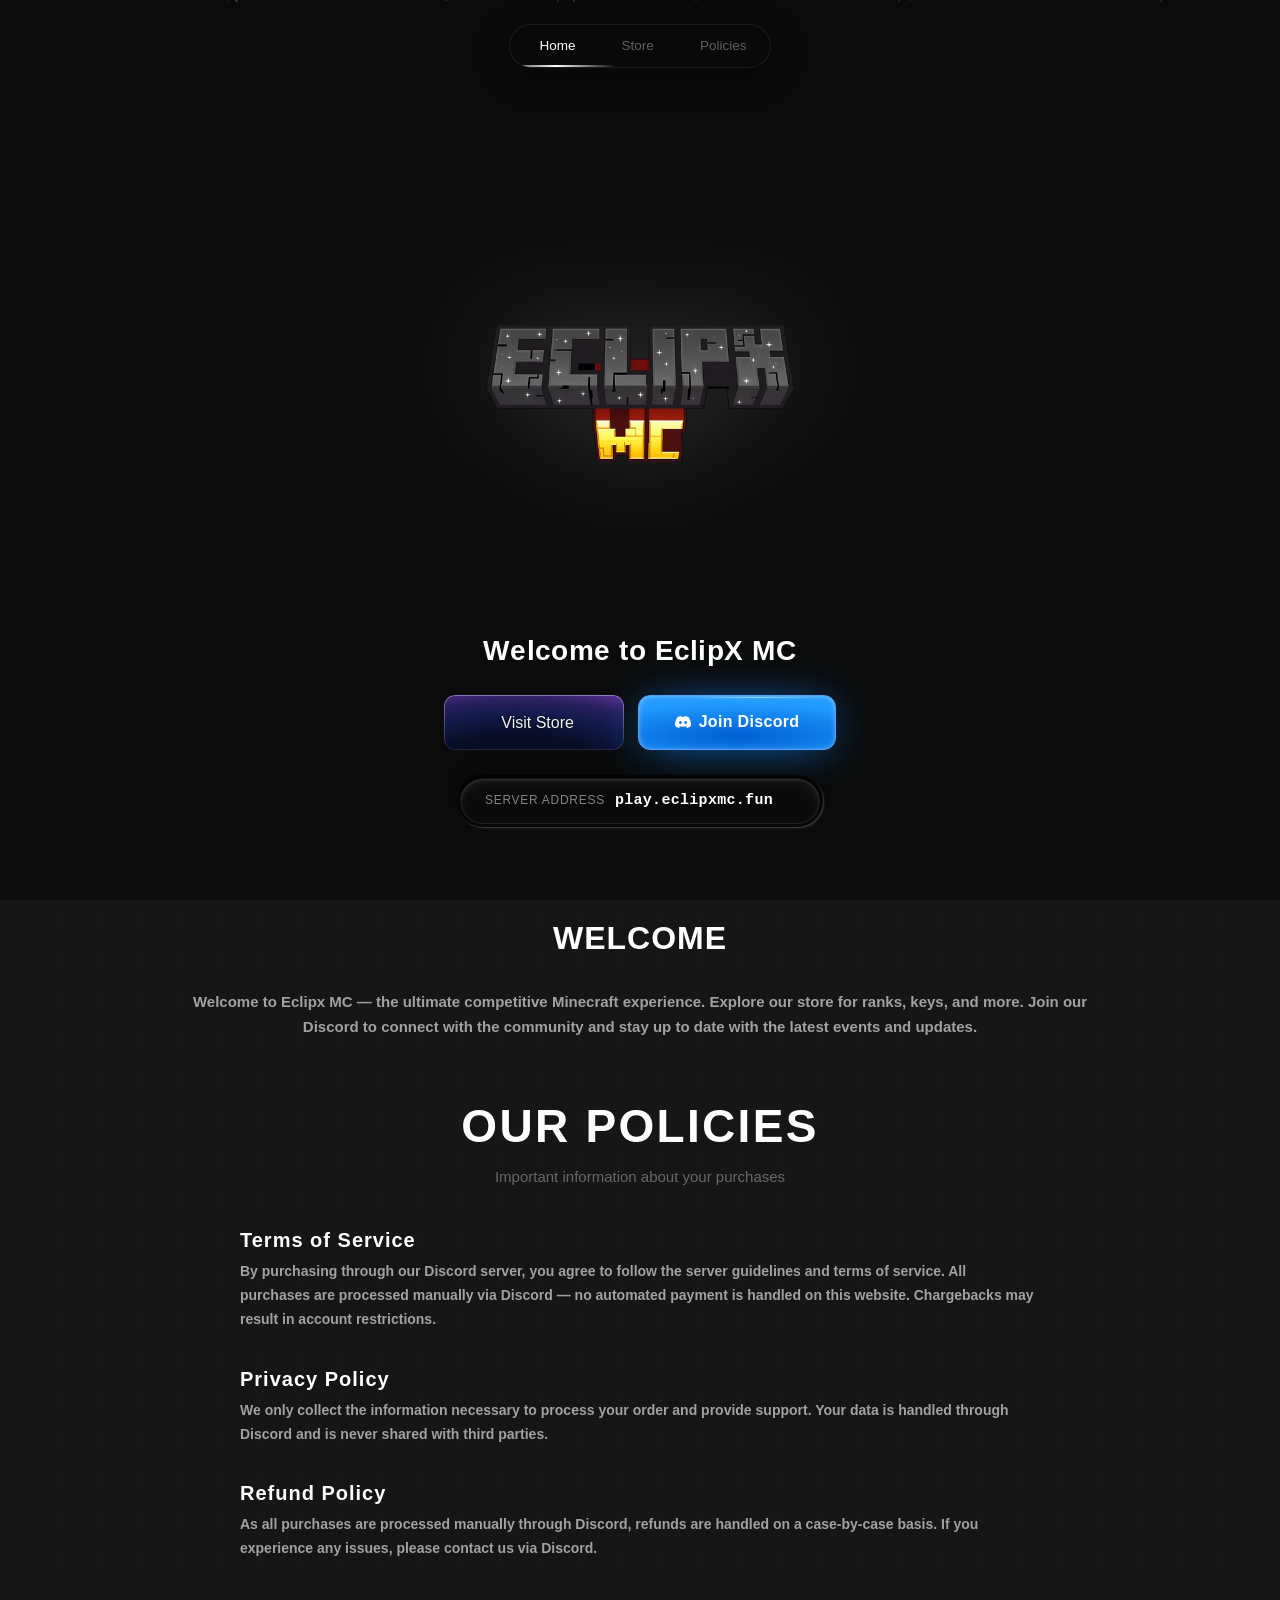
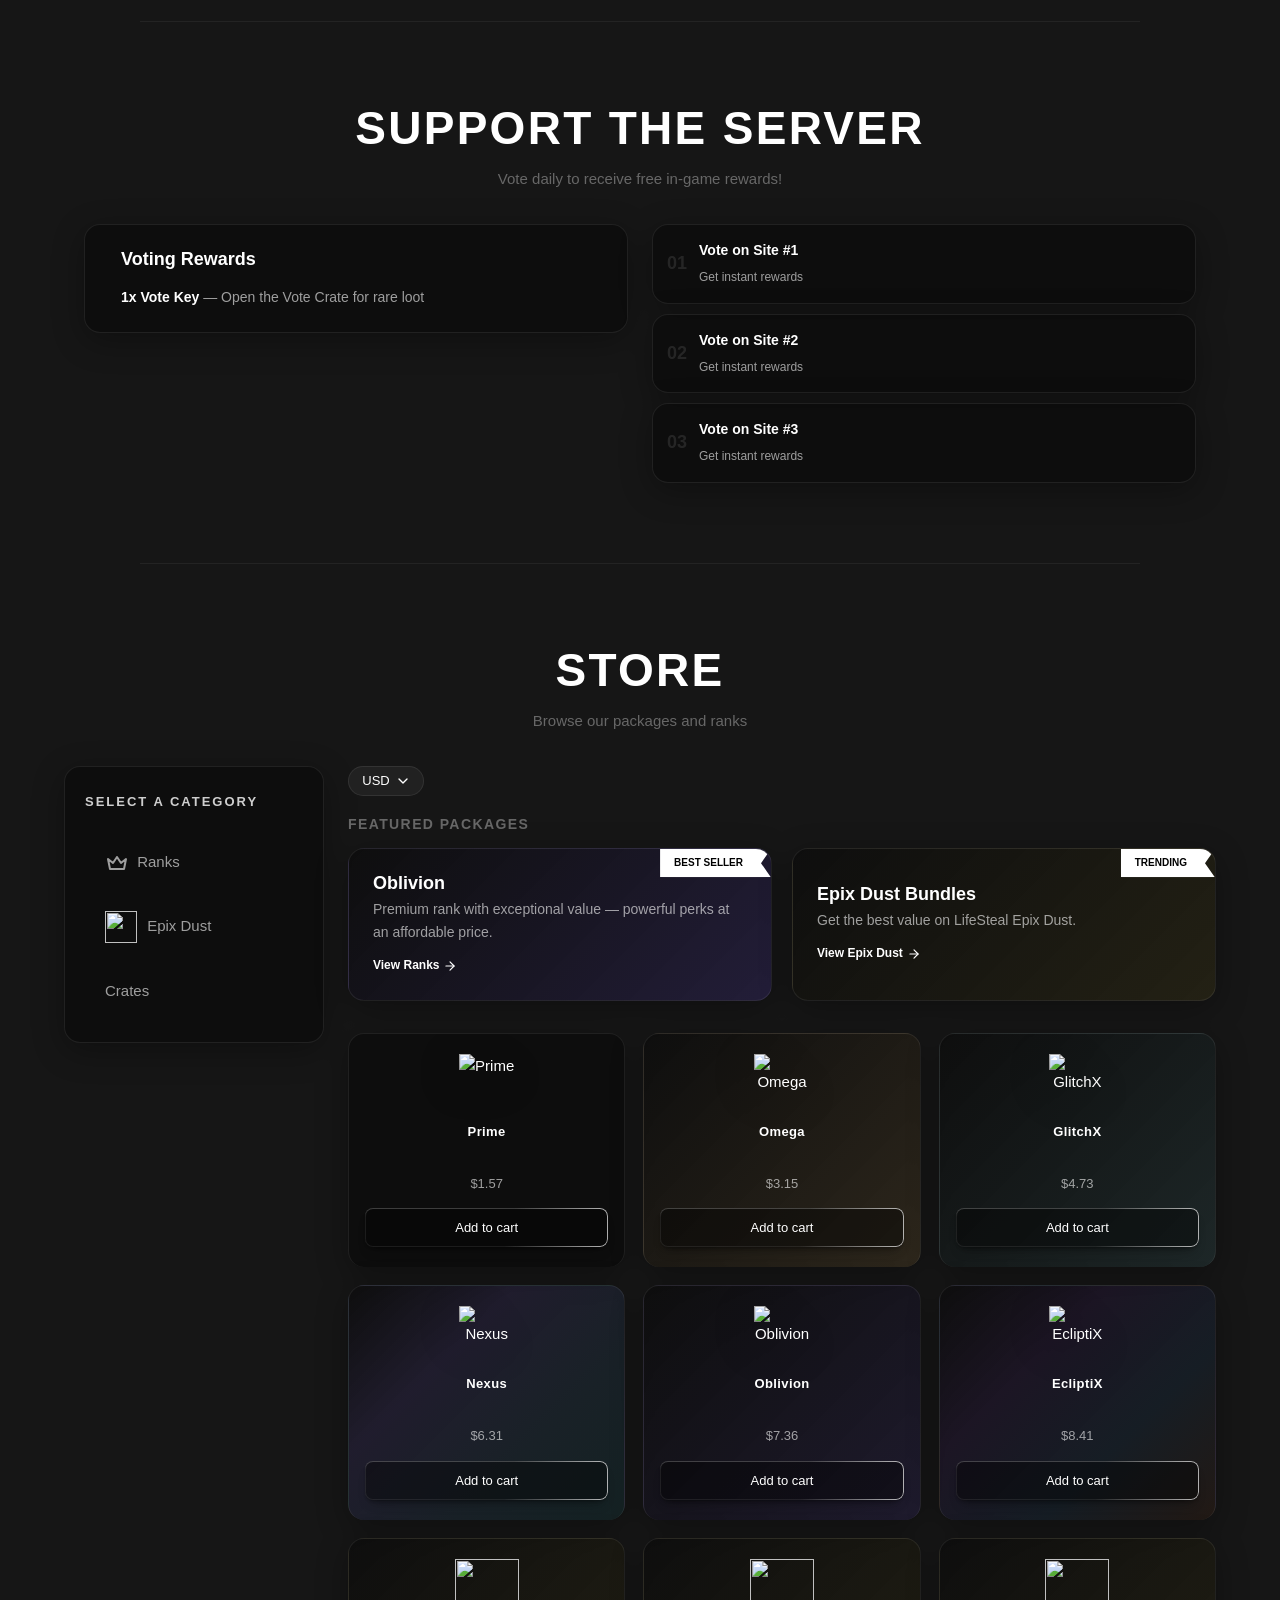
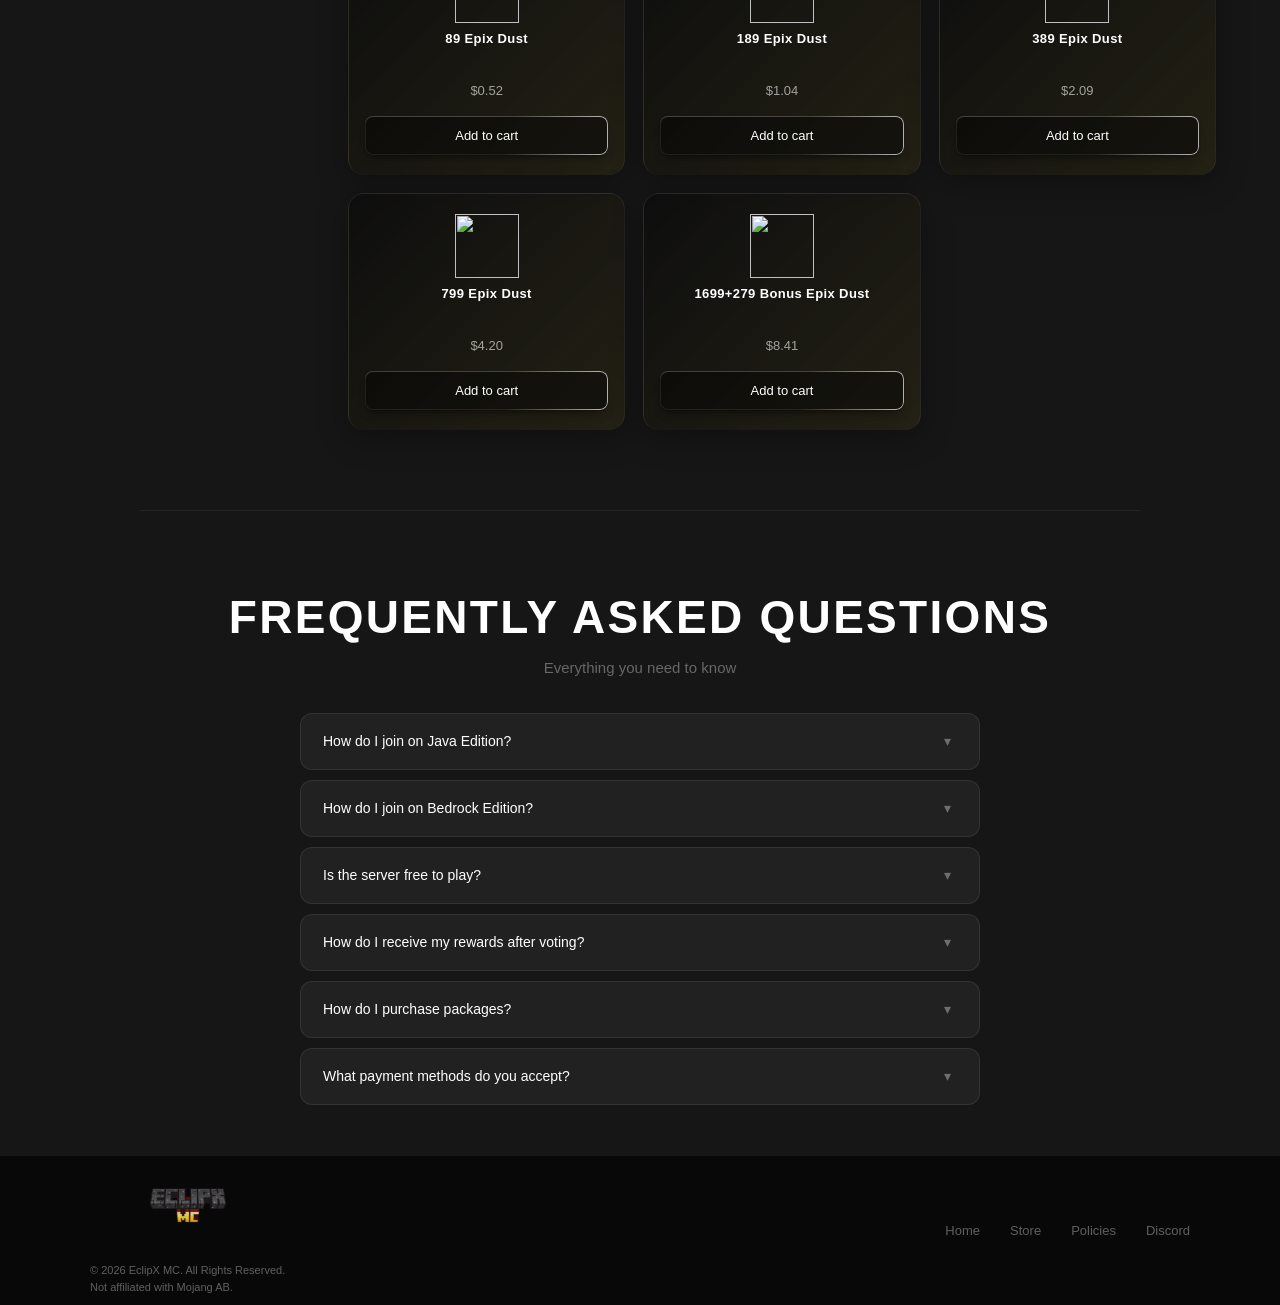
==== commit 50c78dcf: "Add smooth easing and rolling button effect Introduce a shared --ease-smooth cubic-bezier variable a" ====
--- a/index.html
+++ b/index.html
@@ -21,7 +21,7 @@
   <link rel="icon" href="assets/images/favicon.png" type="image/png" sizes="32x32">
   <link rel="apple-touch-icon" href="assets/images/favicon.png" sizes="180x180">
 
-  <link rel="stylesheet" href="assets/css/styles.css" />
+  <link rel="stylesheet" href="assets/css/styles.css?v=1" />
   <!-- TABLER ICONS -->
   <link rel="stylesheet" href="https://cdn.jsdelivr.net/npm/@tabler/icons-webfont@3.2.0/dist/tabler-icons.min.css" crossorigin="anonymous">
 </head>
@@ -94,11 +94,10 @@
         <a href="#store" class="rg-button">
           <span class="rg-shine"><span></span></span>
           <span class="rg-bg"></span>
-          <span class="rg-label"><i class="ti ti-shopping-cart"></i> Visit Store</span>
+          <span class="rg-label"><span class="btn-roll"><span class="btn-roll__main"><i class="ti ti-shopping-cart"></i> Visit Store</span><span class="btn-roll__clone"><i class="ti ti-shopping-cart"></i> Visit Store</span></span></span>
         </a>
         <a href="https://dsc.gg/eclipxmc/" class="candy-btn">
-          <svg xmlns="http://www.w3.org/2000/svg" viewBox="0 0 127.14 96.36" fill="currentColor" width="16" height="12" aria-hidden="true"><path d="M107.7,8.07A105.15,105.15,0,0,0,81.47,0a72.06,72.06,0,0,0-3.36,6.83A97.68,97.68,0,0,0,49,6.83,72.37,72.37,0,0,0,45.64,0,105.89,105.89,0,0,0,19.39,8.09C2.79,32.65-1.71,56.6.54,80.21h0A105.73,105.73,0,0,0,32.71,96.36,77.7,77.7,0,0,0,39.6,85.25a68.42,68.42,0,0,1-10.85-5.18c.91-.66,1.8-1.34,2.66-2a75.57,75.57,0,0,0,64.32,0c.87.71,1.76,1.39,2.66,2a68.68,68.68,0,0,1-10.87,5.19,77,77,0,0,0,6.89,11.1A105.25,105.25,0,0,0,126.6,80.22h0C129.24,52.84,122.09,29.11,107.7,8.07ZM42.45,65.69C36.18,65.69,31,60,31,53s5-12.74,11.43-12.74S54,46,53.89,53,48.84,65.69,42.45,65.69Zm42.24,0C78.41,65.69,73.25,60,73.25,53s5-12.74,11.44-12.74S96.23,46,96.12,53,91.08,65.69,84.69,65.69Z"/></svg>
-          Join Discord
+          <span class="btn-roll"><span class="btn-roll__main"><svg xmlns="http://www.w3.org/2000/svg" viewBox="0 0 127.14 96.36" fill="currentColor" width="16" height="12" aria-hidden="true"><path d="M107.7,8.07A105.15,105.15,0,0,0,81.47,0a72.06,72.06,0,0,0-3.36,6.83A97.68,97.68,0,0,0,49,6.83,72.37,72.37,0,0,0,45.64,0,105.89,105.89,0,0,0,19.39,8.09C2.79,32.65-1.71,56.6.54,80.21h0A105.73,105.73,0,0,0,32.71,96.36,77.7,77.7,0,0,0,39.6,85.25a68.42,68.42,0,0,1-10.85-5.18c.91-.66,1.8-1.34,2.66-2a75.57,75.57,0,0,0,64.32,0c.87.71,1.76,1.39,2.66,2a68.68,68.68,0,0,1-10.87,5.19,77,77,0,0,0,6.89,11.1A105.25,105.25,0,0,0,126.6,80.22h0C129.24,52.84,122.09,29.11,107.7,8.07ZM42.45,65.69C36.18,65.69,31,60,31,53s5-12.74,11.43-12.74S54,46,53.89,53,48.84,65.69,42.45,65.69Zm42.24,0C78.41,65.69,73.25,60,73.25,53s5-12.74,11.44-12.74S96.23,46,96.12,53,91.08,65.69,84.69,65.69Z"/></svg> Join Discord</span><span class="btn-roll__clone"><svg xmlns="http://www.w3.org/2000/svg" viewBox="0 0 127.14 96.36" fill="currentColor" width="16" height="12" aria-hidden="true"><path d="M107.7,8.07A105.15,105.15,0,0,0,81.47,0a72.06,72.06,0,0,0-3.36,6.83A97.68,97.68,0,0,0,49,6.83,72.37,72.37,0,0,0,45.64,0,105.89,105.89,0,0,0,19.39,8.09C2.79,32.65-1.71,56.6.54,80.21h0A105.73,105.73,0,0,0,32.71,96.36,77.7,77.7,0,0,0,39.6,85.25a68.42,68.42,0,0,1-10.85-5.18c.91-.66,1.8-1.34,2.66-2a75.57,75.57,0,0,0,64.32,0c.87.71,1.76,1.39,2.66,2a68.68,68.68,0,0,1-10.87,5.19,77,77,0,0,0,6.89,11.1A105.25,105.25,0,0,0,126.6,80.22h0C129.24,52.84,122.09,29.11,107.7,8.07ZM42.45,65.69C36.18,65.69,31,60,31,53s5-12.74,11.43-12.74S54,46,53.89,53,48.84,65.69,42.45,65.69Zm42.24,0C78.41,65.69,73.25,60,73.25,53s5-12.74,11.44-12.74S96.23,46,96.12,53,91.08,65.69,84.69,65.69Z"/></svg> Join Discord</span></span>
         </a>
       </div>
 
@@ -206,10 +205,10 @@
         <nav class="sidebar-nav">
           <div class="sidebar-indicator"></div>
           <a href="/store/ranks" class="sidebar-link" data-category="Ranks" data-category-path="ranks">
-            <i class="ti ti-medal"></i> Ranks
+            <svg xmlns="http://www.w3.org/2000/svg" width="24" height="24" viewBox="0 0 24 24" fill="none" stroke="currentColor" stroke-width="2" stroke-linecap="round" stroke-linejoin="round" class="icon icon-tabler icons-tabler-outline icon-tabler-crown" style="vertical-align:middle;margin-right:4px;"><path stroke="none" d="M0 0h24v24H0z" fill="none" /><path d="M12 6l4 6l5 -4l-2 10h-14l-2 -10l5 4l4 -6" /></svg> Ranks
           </a>
           <a href="/store/epix-dust" class="sidebar-link" data-category="Epix Dust" data-category-path="epix-dust">
-            <img src="assets/images/coin.png" alt="" style="width:18px;height:18px;vertical-align:middle;margin-right:4px;"> Epix Dust
+            <img src="assets/images/coin.png" alt="" style="width:32px;height:32px;vertical-align:middle;margin-right:6px;"> Epix Dust
           </a>
           <a href="/store/crates" class="sidebar-link" data-category="Crates" data-category-path="crates">
             <i class="ti ti-key"></i> Crates
--- a/assets/css/styles.css
+++ b/assets/css/styles.css
@@ -54,6 +54,7 @@
   --r-md: 12px;
   --r-lg: 16px;
   --r-pill: 999px;
+  --ease-smooth: cubic-bezier(.16, 1, .3, 1);
 }
 
 /* ━━ RESET ━━ */
@@ -73,7 +74,7 @@
 section {
   opacity: 0;
   transform: translateY(20px);
-  transition: opacity 1.2s cubic-bezier(0.4, 0, 0.2, 1), transform 1.2s cubic-bezier(0.4, 0, 0.2, 1);
+  transition: opacity 1s var(--ease-smooth), transform 1s var(--ease-smooth);
 }
 
 body.is-loaded section {
@@ -375,6 +376,34 @@
 .candy-btn:hover {
   filter: brightness(1.1);
 }
+
+/* ━━ SMOOTH TEXT ROLL ━━ */
+.btn-roll {
+  display: inline-flex;
+  position: relative;
+  overflow: hidden;
+  vertical-align: top;
+  gap: inherit;
+  align-items: center;
+}
+.btn-roll__main,
+.btn-roll__clone {
+  display: flex;
+  align-items: center;
+  gap: inherit;
+  transition: transform 0.5s var(--ease-smooth);
+  padding: .12em 0;
+}
+.btn-roll__clone {
+  position: absolute;
+  top: 100%;
+  left: 0;
+  width: 100%;
+}
+.btn-roll:hover .btn-roll__main,
+.btn-roll:hover .btn-roll__clone {
+  transform: translateY(-100%);
+}
 .candy-btn:active {
   transform: scale(0.95) rotate(1deg);
 }
@@ -388,9 +417,9 @@
   border-radius: var(--r-lg);
   padding: 24px;
   box-shadow: 0 8px 32px rgba(0, 0, 0, 0.3);
-  transition: transform .35s cubic-bezier(.25,.46,.45,.94),
-              box-shadow .35s ease,
-              border-color .35s ease;
+  transition: transform 0.5s var(--ease-smooth),
+              box-shadow 0.5s var(--ease-smooth),
+              border-color 0.5s var(--ease-smooth);
 }
 .card::before {
   content: '';
@@ -829,6 +858,7 @@
   color: var(--text-2);
   line-height: 1.7;
   font-size: 14px;
+  font-weight: 800;
 }
 
 /* ━━ FAQ ━━ */
@@ -914,7 +944,7 @@
   color: var(--text-2);
   font-weight: 500;
   font-size: 15px;
-  transition: all 0.3s cubic-bezier(0.4, 0, 0.2, 1);
+  transition: all 0.4s var(--ease-smooth);
   position: relative;
   display: block;
   text-decoration: none;
@@ -1027,7 +1057,7 @@
 .package-title {
   font-family: var(--font);
   font-size: 13px;
-  font-weight: 400;
+  font-weight: 800;
   letter-spacing: 0.03em;
   margin-bottom: 4px;
   min-height: 45px;
@@ -1121,7 +1151,7 @@
   border-radius: var(--r-lg);
   padding: 12px;
   align-items: center;
-  transition: all 0.3s ease;
+  transition: transform 0.5s var(--ease-smooth), border-color 0.5s var(--ease-smooth), background 0.5s var(--ease-smooth);
   position: relative;
   overflow: hidden;
 }
@@ -1196,6 +1226,7 @@
 .cart-item-title {
   font-family: var(--font);
   font-size: 16px;
+  font-weight: 800;
   margin-bottom: 4px;
   display: block;
 }
@@ -1218,7 +1249,7 @@
   cursor: pointer;
   font-size: 16px;
   line-height: 1;
-  transition: all 0.15s ease;
+  transition: all 0.2s var(--ease-smooth);
 }
 .cart-qty-btn:hover {
   background: rgba(255,255,255,0.12);
@@ -1746,6 +1777,7 @@
   color: var(--text-2);
   line-height: 1.7;
   font-size: 14px;
+  font-weight: 800;
 }
 
 
@@ -1782,7 +1814,7 @@
   gap: 12px;
   padding: 14px !important;
   text-decoration: none;
-  transition: all 0.3s ease;
+  transition: transform 0.5s var(--ease-smooth), border-color 0.5s var(--ease-smooth), background 0.5s var(--ease-smooth);
 }
 
 .vote-card:hover {
@@ -1956,7 +1988,8 @@
   line-height: 1.7;
   margin-bottom: 20px;
   font-size: 15px;
-  font-family: var(--font-display);
+  font-family: var(--font);
+  font-weight: 800;
 }
 
 /* ━━ FOOTER ━━ */
@@ -2042,7 +2075,7 @@
   display: flex;
   align-items: center;
   justify-content: center;
-  transition: opacity 1s cubic-bezier(0.4, 0, 0.2, 1), visibility 1s;
+  transition: opacity 1s var(--ease-smooth), visibility 1s;
 }
 
 .preloader.fade-out {
@@ -2091,7 +2124,7 @@
   width: 100%;
   height: 100%;
   background: linear-gradient(90deg, transparent, #ffffff, transparent);
-  animation: preloaderProgress 2s infinite cubic-bezier(0.4, 0, 0.2, 1);
+  animation: preloaderProgress 2s infinite var(--ease-smooth);
   box-shadow: 0 0 15px rgba(255, 255, 255, 0.8);
 }
 
@@ -2430,7 +2463,7 @@
   font-size: 22px;
   color: var(--text);
   margin-bottom: 4px;
-  transition: all 0.3s ease;
+  transition: transform 0.5s var(--ease-smooth), border-color 0.5s var(--ease-smooth), background 0.5s var(--ease-smooth);
 }
 
 .feature-card:hover .feature-icon {
@@ -2791,7 +2824,7 @@
   background: rgba(255, 255, 255, 0.15);
   border: none;
   cursor: pointer;
-  transition: all 0.3s ease;
+  transition: transform 0.5s var(--ease-smooth), border-color 0.5s var(--ease-smooth), background 0.5s var(--ease-smooth);
   padding: 0;
 }
 
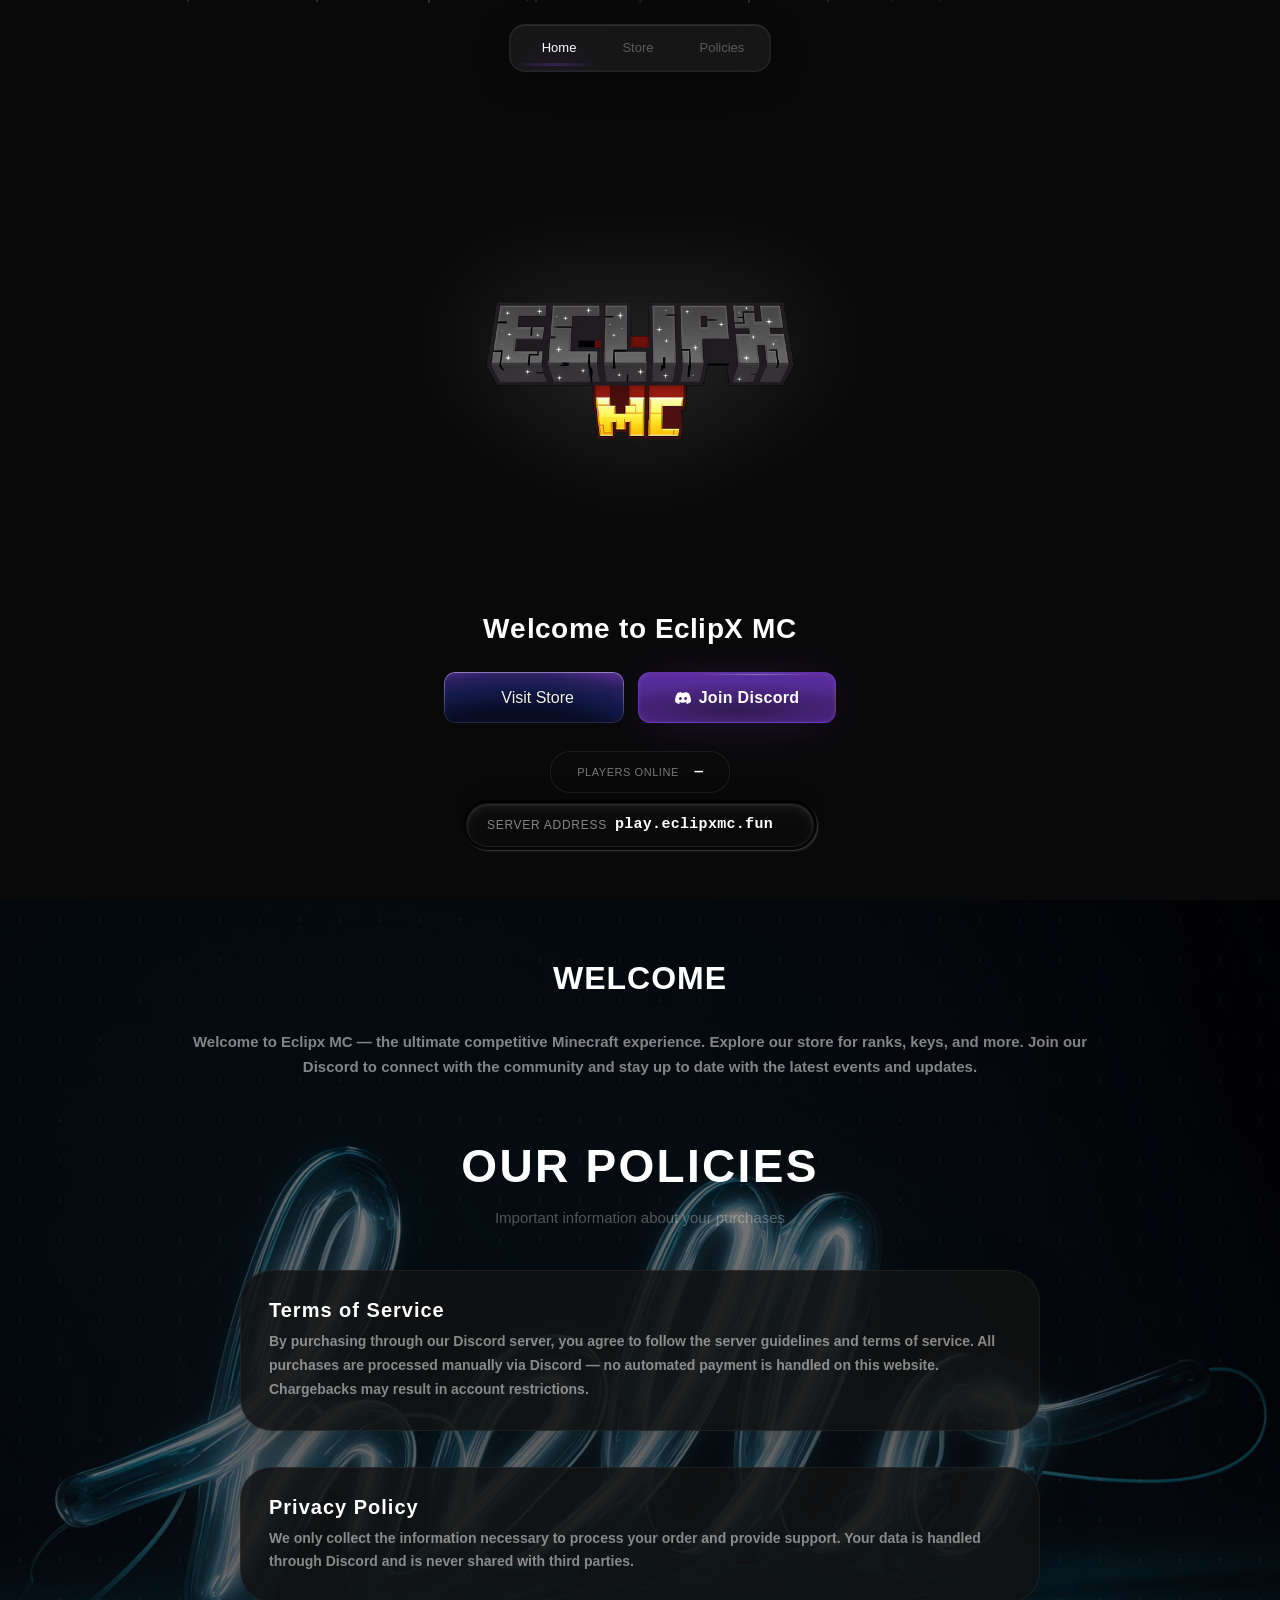
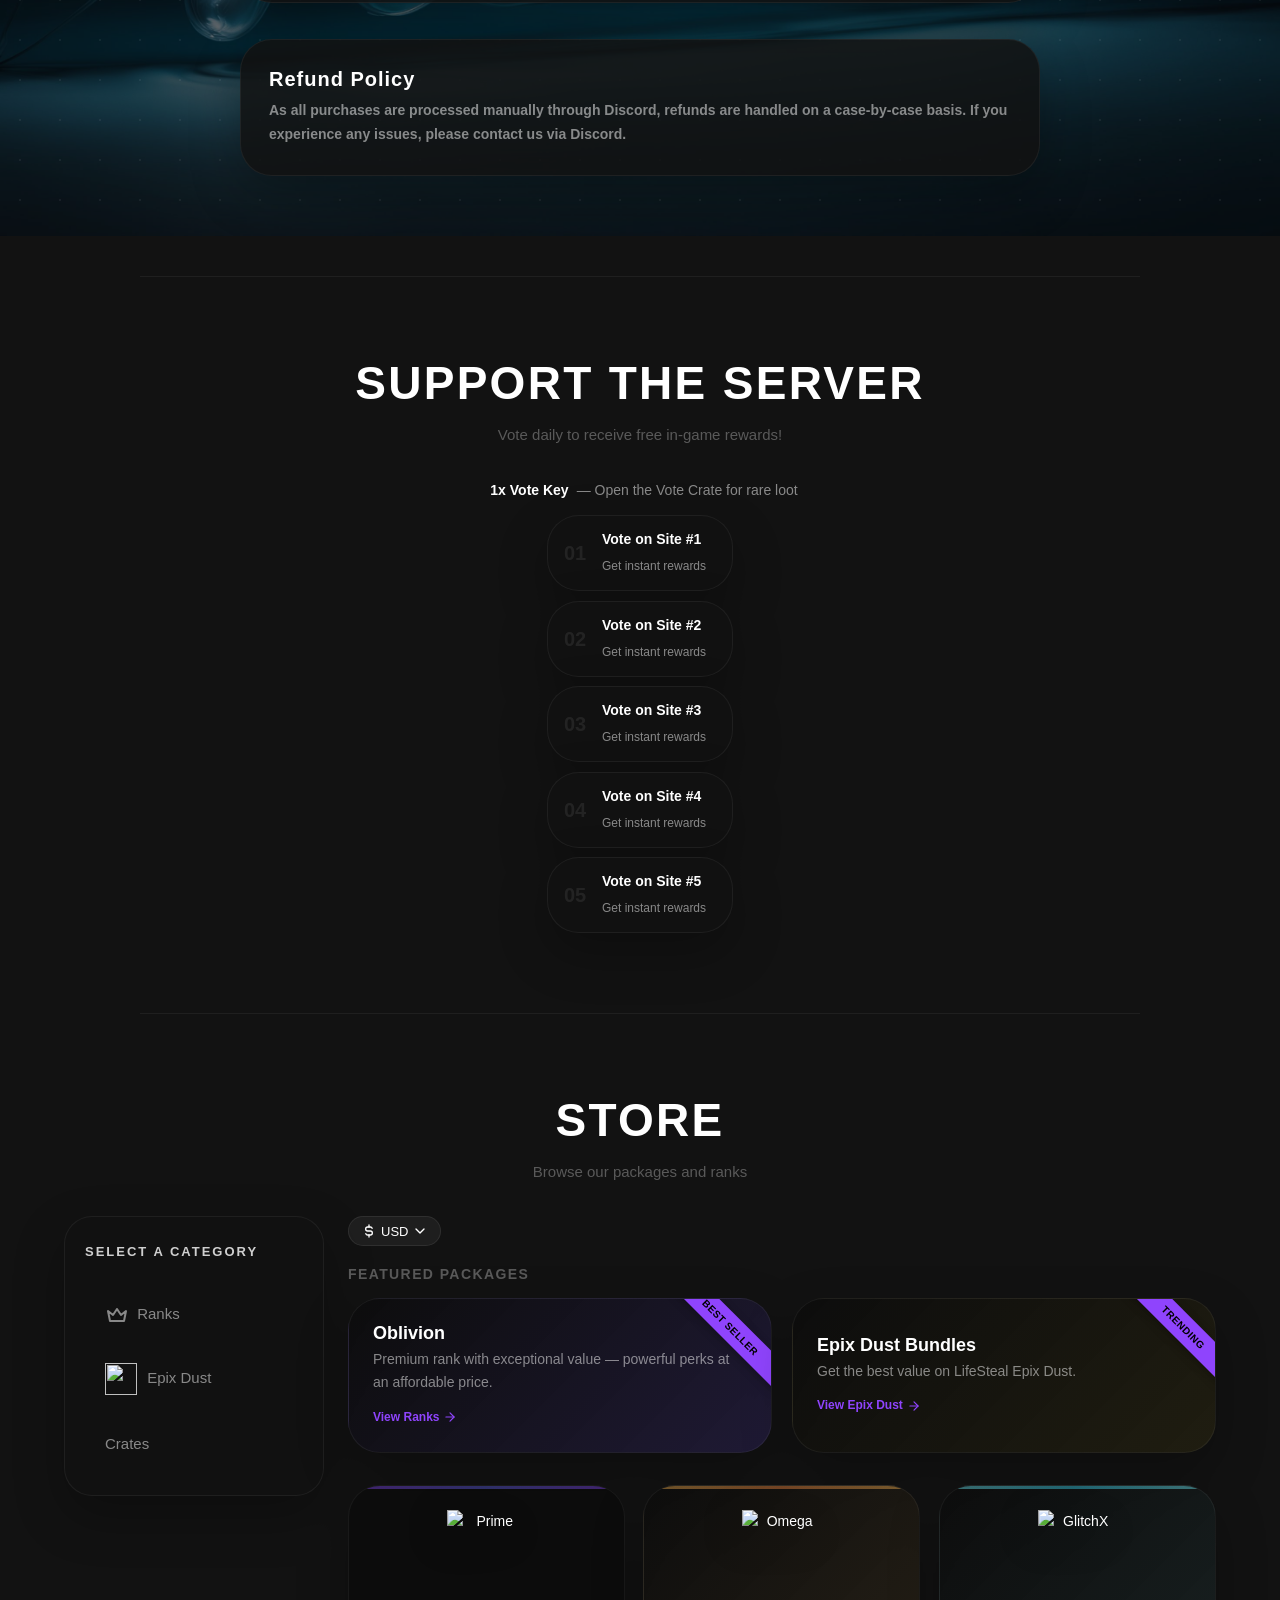
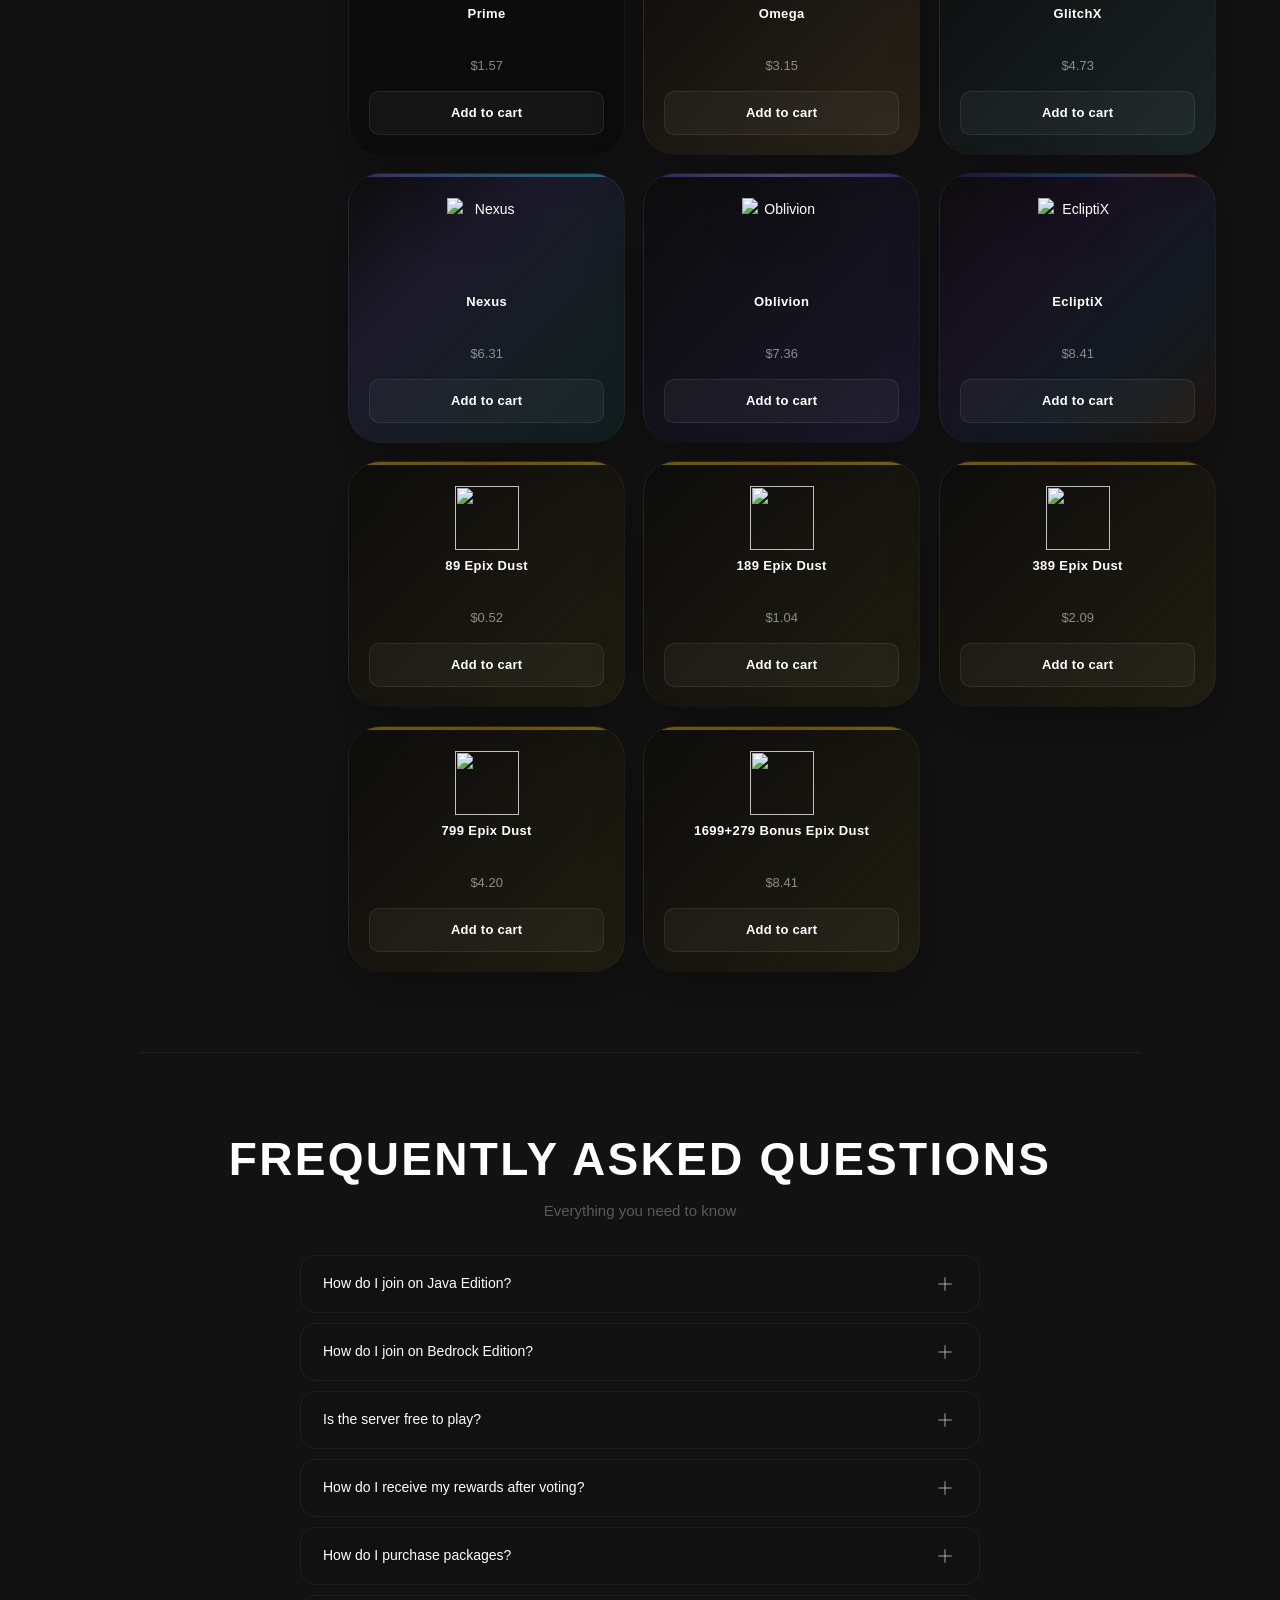
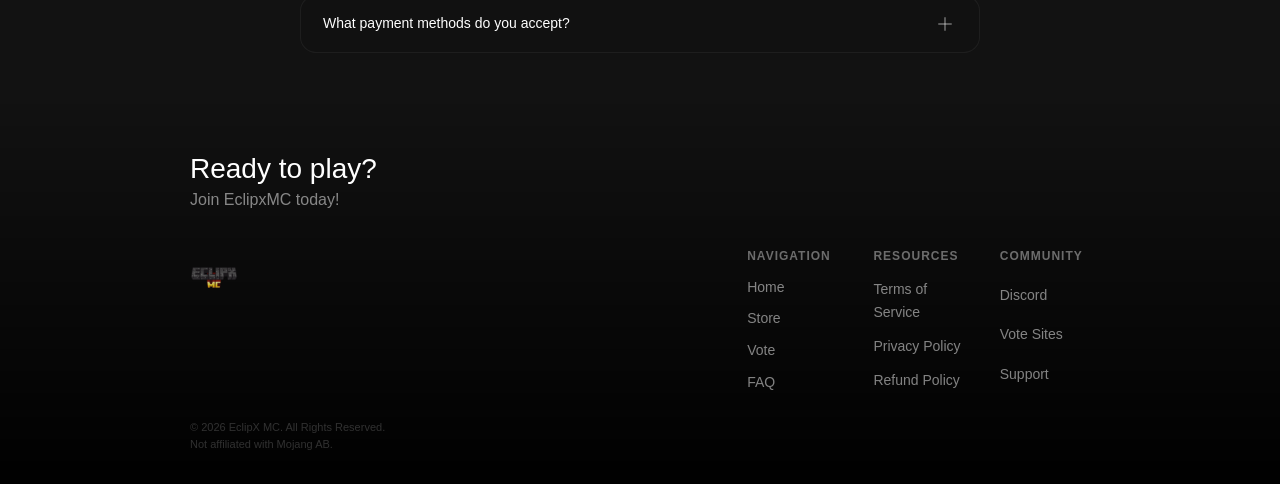
==== commit 9ee4623b: "Revamp UI styles, currency switcher, and footer Visual overhaul: update styles.css with a refreshed " ====
--- a/index.html
+++ b/index.html
@@ -94,13 +94,20 @@
         <a href="#store" class="rg-button">
           <span class="rg-shine"><span></span></span>
           <span class="rg-bg"></span>
-          <span class="rg-label"><span class="btn-roll"><span class="btn-roll__main"><i class="ti ti-shopping-cart"></i> Visit Store</span><span class="btn-roll__clone"><i class="ti ti-shopping-cart"></i> Visit Store</span></span></span>
+          <span class="rg-label"><i class="ti ti-shopping-cart"></i> Visit Store</span>
         </a>
         <a href="https://dsc.gg/eclipxmc/" class="candy-btn">
-          <span class="btn-roll"><span class="btn-roll__main"><svg xmlns="http://www.w3.org/2000/svg" viewBox="0 0 127.14 96.36" fill="currentColor" width="16" height="12" aria-hidden="true"><path d="M107.7,8.07A105.15,105.15,0,0,0,81.47,0a72.06,72.06,0,0,0-3.36,6.83A97.68,97.68,0,0,0,49,6.83,72.37,72.37,0,0,0,45.64,0,105.89,105.89,0,0,0,19.39,8.09C2.79,32.65-1.71,56.6.54,80.21h0A105.73,105.73,0,0,0,32.71,96.36,77.7,77.7,0,0,0,39.6,85.25a68.42,68.42,0,0,1-10.85-5.18c.91-.66,1.8-1.34,2.66-2a75.57,75.57,0,0,0,64.32,0c.87.71,1.76,1.39,2.66,2a68.68,68.68,0,0,1-10.87,5.19,77,77,0,0,0,6.89,11.1A105.25,105.25,0,0,0,126.6,80.22h0C129.24,52.84,122.09,29.11,107.7,8.07ZM42.45,65.69C36.18,65.69,31,60,31,53s5-12.74,11.43-12.74S54,46,53.89,53,48.84,65.69,42.45,65.69Zm42.24,0C78.41,65.69,73.25,60,73.25,53s5-12.74,11.44-12.74S96.23,46,96.12,53,91.08,65.69,84.69,65.69Z"/></svg> Join Discord</span><span class="btn-roll__clone"><svg xmlns="http://www.w3.org/2000/svg" viewBox="0 0 127.14 96.36" fill="currentColor" width="16" height="12" aria-hidden="true"><path d="M107.7,8.07A105.15,105.15,0,0,0,81.47,0a72.06,72.06,0,0,0-3.36,6.83A97.68,97.68,0,0,0,49,6.83,72.37,72.37,0,0,0,45.64,0,105.89,105.89,0,0,0,19.39,8.09C2.79,32.65-1.71,56.6.54,80.21h0A105.73,105.73,0,0,0,32.71,96.36,77.7,77.7,0,0,0,39.6,85.25a68.42,68.42,0,0,1-10.85-5.18c.91-.66,1.8-1.34,2.66-2a75.57,75.57,0,0,0,64.32,0c.87.71,1.76,1.39,2.66,2a68.68,68.68,0,0,1-10.87,5.19,77,77,0,0,0,6.89,11.1A105.25,105.25,0,0,0,126.6,80.22h0C129.24,52.84,122.09,29.11,107.7,8.07ZM42.45,65.69C36.18,65.69,31,60,31,53s5-12.74,11.43-12.74S54,46,53.89,53,48.84,65.69,42.45,65.69Zm42.24,0C78.41,65.69,73.25,60,73.25,53s5-12.74,11.44-12.74S96.23,46,96.12,53,91.08,65.69,84.69,65.69Z"/></svg> Join Discord</span></span>
+          <svg xmlns="http://www.w3.org/2000/svg" viewBox="0 0 127.14 96.36" fill="currentColor" width="16" height="12" aria-hidden="true"><path d="M107.7,8.07A105.15,105.15,0,0,0,81.47,0a72.06,72.06,0,0,0-3.36,6.83A97.68,97.68,0,0,0,49,6.83,72.37,72.37,0,0,0,45.64,0,105.89,105.89,0,0,0,19.39,8.09C2.79,32.65-1.71,56.6.54,80.21h0A105.73,105.73,0,0,0,32.71,96.36,77.7,77.7,0,0,0,39.6,85.25a68.42,68.42,0,0,1-10.85-5.18c.91-.66,1.8-1.34,2.66-2a75.57,75.57,0,0,0,64.32,0c.87.71,1.76,1.39,2.66,2a68.68,68.68,0,0,1-10.87,5.19,77,77,0,0,0,6.89,11.1A105.25,105.25,0,0,0,126.6,80.22h0C129.24,52.84,122.09,29.11,107.7,8.07ZM42.45,65.69C36.18,65.69,31,60,31,53s5-12.74,11.43-12.74S54,46,53.89,53,48.84,65.69,42.45,65.69Zm42.24,0C78.41,65.69,73.25,60,73.25,53s5-12.74,11.44-12.74S96.23,46,96.12,53,91.08,65.69,84.69,65.69Z"/></svg>
+          Join Discord
         </a>
       </div>
 
+
+      <div class="player-count" id="playerCount">
+        <i class="ti ti-users"></i>
+        <span class="player-count-label">Players Online</span>
+        <span class="player-count-value" id="playerCountValue">—</span>
+      </div>
 
       <div class="ip-copy reveal" id="ipCopy" title="Click to copy IP">
         <span class="ip-copy-label">Server Address</span>
@@ -152,14 +159,8 @@
         <p class="section-sub">Vote daily to receive free in-game rewards!</p>
 
         <div class="vote-layout">
-          <div class="vote-benefits-card card">
-            <div class="vote-benefits-header">
-              <i class="ti ti-gift"></i>
-              <h3>Voting Rewards</h3>
-            </div>
-            <ul class="vote-benefits-list">
-              <li><i class="ti ti-key"></i> <span><strong>1x Vote Key</strong> — Open the Vote Crate for rare loot</span></li>
-            </ul>
+          <div class="vote-rewards-text reveal">
+            <i class="ti ti-key"></i> <strong>1x Vote Key</strong> — Open the Vote Crate for rare loot
           </div>
           <div class="vote-links">
             <a href="#" class="vote-card card" target="_blank" rel="noopener">
@@ -182,6 +183,22 @@
               <span class="vote-number">03</span>
               <div class="vote-details">
                 <strong>Vote on Site #3</strong>
+                <span>Get instant rewards</span>
+              </div>
+              <i class="ti ti-external-link"></i>
+            </a>
+            <a href="#" class="vote-card card" target="_blank" rel="noopener">
+              <span class="vote-number">04</span>
+              <div class="vote-details">
+                <strong>Vote on Site #4</strong>
+                <span>Get instant rewards</span>
+              </div>
+              <i class="ti ti-external-link"></i>
+            </a>
+            <a href="#" class="vote-card card" target="_blank" rel="noopener">
+              <span class="vote-number">05</span>
+              <div class="vote-details">
+                <strong>Vote on Site #5</strong>
                 <span>Get instant rewards</span>
               </div>
               <i class="ti ti-external-link"></i>
@@ -220,12 +237,16 @@
         <div class="store-filters reveal">
           <div class="currency-switcher store-currency-switcher" id="currencySwitcher">
             <button class="currency-switcher-btn" type="button" aria-label="Switch currency">
-              <span class="currency-switcher-current">INR</span>
+              <span class="currency-switcher-current">
+                <svg class="currency-icon currency-icon-inr" xmlns="http://www.w3.org/2000/svg" width="16" height="16" viewBox="0 0 24 24" fill="none" stroke="currentColor" stroke-width="2" stroke-linecap="round" stroke-linejoin="round"><path stroke="none" d="M0 0h24v24H0z" fill="none" /><path d="M18 5h-11h3a4 4 0 0 1 0 8h-3l6 6" /><path d="M7 9l11 0" /></svg>
+                <svg class="currency-icon currency-icon-usd" xmlns="http://www.w3.org/2000/svg" width="16" height="16" viewBox="0 0 24 24" fill="none" stroke="currentColor" stroke-width="2" stroke-linecap="round" stroke-linejoin="round" style="display:none"><path stroke="none" d="M0 0h24v24H0z" fill="none" /><path d="M16.7 8a3 3 0 0 0 -2.7 -2h-4a3 3 0 0 0 0 6h4a3 3 0 0 1 0 6h-4a3 3 0 0 1 -2.7 -2" /><path d="M12 3v3m0 12v3" /></svg>
+                <span class="currency-text">INR</span>
+              </span>
               <svg xmlns="http://www.w3.org/2000/svg" width="16" height="16" viewBox="0 0 24 24" fill="none" stroke="currentColor" stroke-width="2" stroke-linecap="round" stroke-linejoin="round" aria-hidden="true"><path d="m6 9 6 6 6-6"/></svg>
             </button>
             <div class="currency-switcher-dropdown">
-              <button class="currency-option active" data-currency="INR" type="button">INR</button>
-              <button class="currency-option" data-currency="USD" type="button">USD</button>
+              <button class="currency-option active" data-currency="INR" type="button"><svg xmlns="http://www.w3.org/2000/svg" width="16" height="16" viewBox="0 0 24 24" fill="none" stroke="currentColor" stroke-width="2" stroke-linecap="round" stroke-linejoin="round" style="vertical-align:middle;margin-right:6px"><path stroke="none" d="M0 0h24v24H0z" fill="none" /><path d="M18 5h-11h3a4 4 0 0 1 0 8h-3l6 6" /><path d="M7 9l11 0" /></svg> INR</button>
+              <button class="currency-option" data-currency="USD" type="button"><svg xmlns="http://www.w3.org/2000/svg" width="16" height="16" viewBox="0 0 24 24" fill="none" stroke="currentColor" stroke-width="2" stroke-linecap="round" stroke-linejoin="round" style="vertical-align:middle;margin-right:6px"><path stroke="none" d="M0 0h24v24H0z" fill="none" /><path d="M16.7 8a3 3 0 0 0 -2.7 -2h-4a3 3 0 0 0 0 6h4a3 3 0 0 1 0 6h-4a3 3 0 0 1 -2.7 -2" /><path d="M12 3v3m0 12v3" /></svg> USD</button>
             </div>
           </div>
         </div>
@@ -399,7 +420,7 @@
           <div class="faq-icon" aria-hidden="true"></div>
         </div>
         <div class="faq-answer">
-          <p>Use the same IP <strong>play.eclipxmc.fun</strong> on Bedrock Edition. The port is <strong>19132</strong> (default). Works on console, mobile, and Windows 10/11.</p>
+          <p>Use the same IP <strong>play.eclipxmc.fun</strong> on Bedrock Edition. The port is <strong>19139</strong>. Works on console, mobile, and Windows 10/11.</p>
         </div>
       </div>
       <div class="faq-item reveal">
@@ -443,21 +464,50 @@
 
   <!-- FOOTER -->
   <footer class="footer" role="contentinfo">
-    <div class="footer-content">
-      <div class="footer-left">
-        <div class="footer-logo-wrapper">
-          <a href="#" aria-label="Go to top"><img src="assets/images/eclipxmc_logo.png" alt="EclipX MC" class="footer-logo"></a>
+    <div class="footer-inner">
+      <div class="footer-container">
+        <div class="footer-top">
+          <div>
+            <h2>Ready to play?</h2>
+            <h3>Join EclipxMC today!</h3>
+          </div>
+        </div>
+        <div class="footer-bottom">
+          <div class="footer-brand">
+            <a href="#" aria-label="Go to top"><img src="assets/images/eclipxmc_logo.png" alt="EclipX MC" class="footer-logo"></a>
+            <div class="footer-socials">
+              <a href="https://dsc.gg/eclipxmc/" class="ti ti-brand-discord" target="_blank" rel="noopener" aria-label="Discord"></a>
+              <a href="#" class="ti ti-brand-x" target="_blank" rel="noopener" aria-label="X (Twitter)"></a>
+              <a href="#" class="ti ti-brand-youtube" target="_blank" rel="noopener" aria-label="YouTube"></a>
+              <a href="#" class="ti ti-brand-instagram" target="_blank" rel="noopener" aria-label="Instagram"></a>
+            </div>
+          </div>
+          <nav class="footer-nav">
+            <ul>
+              <li><h4>NAVIGATION</h4></li>
+              <li><a href="#"><i class="ti ti-home"></i> Home</a></li>
+              <li><a href="#store"><i class="ti ti-shopping-cart"></i> Store</a></li>
+              <li><a href="#vote"><i class="ti ti-star"></i> Vote</a></li>
+              <li><a href="#faq"><i class="ti ti-question-mark"></i> FAQ</a></li>
+            </ul>
+            <ul>
+              <li><h4>RESOURCES</h4></li>
+              <li><a href="#policies"><i class="ti ti-file-text"></i> Terms of Service</a></li>
+              <li><a href="#policies"><i class="ti ti-shield"></i> Privacy Policy</a></li>
+              <li><a href="#policies"><i class="ti ti-rotate"></i> Refund Policy</a></li>
+            </ul>
+            <ul>
+              <li><h4>COMMUNITY</h4></li>
+              <li><a href="https://dsc.gg/eclipxmc/"><i class="ti ti-brand-discord"></i> Discord</a></li>
+              <li><a href="#vote"><i class="ti ti-star"></i> Vote Sites</a></li>
+              <li><a href="https://dsc.gg/eclipxmc/"><i class="ti ti-headset"></i> Support</a></li>
+            </ul>
+          </nav>
         </div>
         <div class="footer-disclaimer">
           <p>&copy; 2026 EclipX MC. All Rights Reserved.</p>
           <p>Not affiliated with Mojang AB.</p>
         </div>
-      </div>
-      <div class="footer-center">
-        <a href="#" class="footer-link"><i class="ti ti-home"></i> Home</a>
-        <a href="#store" class="footer-link"><i class="ti ti-shopping-cart"></i> Store</a>
-        <a href="#policies" class="footer-link"><i class="ti ti-file-text"></i> Policies</a>
-        <a href="https://dsc.gg/eclipxmc/" class="footer-link"><i class="ti ti-brand-discord"></i> Discord</a>
       </div>
     </div>
   </footer>
--- a/assets/css/styles.css
+++ b/assets/css/styles.css
@@ -3,6 +3,7 @@
    ━━━━━━━━━━━━━━━━━━━━━━━━━━━━━━━━━━━━━━━━━ */
 
 @import url('https://fonts.googleapis.com/css2?family=Bricolage+Grotesque:wght@200;300;400;500&display=swap');
+@import url('https://fonts.googleapis.com/css2?family=Poppins:wght@300;400;500;600;700&display=swap');
 
 @font-face {
   font-family: 'Epic Pro';
@@ -38,21 +39,21 @@
 @property --rg-stop-5 { syntax: '<percentage>'; initial-value: 100%; inherits: false; }
 
 :root {
-  --bg: #161616;
+  --bg: #121212;
   --surface: rgba(255,255,255,0.03);
   --glass: rgba(255,255,255,0.05);
   --glass-border: rgba(255,255,255,0.08);
   --border: rgba(255,255,255,0.06);
-  --accent: #ffffff;
-  --accent-dim: rgba(255,255,255,0.85);
+  --accent: #8f44fd;
+  --accent-dim: rgba(143, 68, 253, 0.7);
   --text: #ffffff;
-  --text-2: rgba(255,255,255,0.6);
-  --text-3: rgba(255,255,255,0.35);
+  --text-2: rgba(255,255,255,0.5);
+  --text-3: rgba(255,255,255,0.3);
   --font-display: 'Epic Pro', sans-serif;
   --font: 'Bricolage Grotesque', -apple-system, BlinkMacSystemFont, 'Segoe UI', sans-serif;
-  --r-sm: 8px;
-  --r-md: 12px;
-  --r-lg: 16px;
+  --r-sm: 12px;
+  --r-md: 16px;
+  --r-lg: 24px;
   --r-pill: 999px;
   --ease-smooth: cubic-bezier(.16, 1, .3, 1);
 }
@@ -65,8 +66,8 @@
   background: var(--bg);
   color: var(--text);
   font-family: var(--font);
-  font-size: 15px;
-  line-height: 1.65;
+  font-size: 14px;
+  line-height: 1.7;
   overflow-x: hidden;
 }
 
@@ -74,19 +75,22 @@
 section {
   opacity: 0;
   transform: translateY(20px);
-  transition: opacity 1s var(--ease-smooth), transform 1s var(--ease-smooth);
 }
 
 body.is-loaded section {
-  opacity: 1;
-  transform: translateY(0);
-}
-
-body.is-loaded section:nth-of-type(1) { transition-delay: 0.4s; }
-body.is-loaded section:nth-of-type(2) { transition-delay: 0.6s; }
-body.is-loaded section:nth-of-type(3) { transition-delay: 0.8s; }
-body.is-loaded section:nth-of-type(4) { transition-delay: 1.0s; }
-body.is-loaded section:nth-of-type(5) { transition-delay: 1.2s; }
+  animation: sectionFadeIn 1s var(--ease-smooth) both;
+}
+
+body.is-loaded section:nth-of-type(1) { animation-delay: 0.4s; }
+body.is-loaded section:nth-of-type(2) { animation-delay: 0.6s; }
+body.is-loaded section:nth-of-type(3) { animation-delay: 0.8s; }
+body.is-loaded section:nth-of-type(4) { animation-delay: 1.0s; }
+body.is-loaded section:nth-of-type(5) { animation-delay: 1.2s; }
+
+@keyframes sectionFadeIn {
+  from { opacity: 0; transform: translateY(20px); }
+  to   { opacity: 1; transform: translateY(0); }
+}
 
 body::before {
   content: '';
@@ -97,6 +101,7 @@
   z-index: -2;
   pointer-events: none;
   animation: starDrift 60s ease-in-out infinite;
+  will-change: transform;
 }
 
 @keyframes starDrift {
@@ -132,13 +137,13 @@
 /* ━━ BUTTONS ━━ */
 .btn-primary {
   position: relative;
-  background: rgba(0, 0, 0, 0.4);
+  background: rgba(255, 255, 255, 0.04);
   color: var(--text) !important;
   font-weight: 500;
   font-family: var(--font);
-  padding: 11px 26px;
-  border-radius: var(--r-md);
-  border: none;
+  padding: 10px 24px;
+  border-radius: 10px;
+  border: 1px solid rgba(255, 255, 255, 0.08);
   cursor: pointer;
   font-size: 14px;
   display: inline-flex;
@@ -146,40 +151,12 @@
   justify-content: center;
   gap: 8px;
   text-decoration: none;
-  transition: transform 0.2s ease, background 0.2s ease, box-shadow 0.2s ease;
-  --shine: rgba(255, 255, 255, 0.65);
-  box-shadow:
-    inset 0 0 0 1px rgba(255, 255, 255, 0.08),
-    inset 0 1px 0 rgba(255, 255, 255, 0.15),
-    0px 2px 3px -1px rgba(0,0,0,0.3),
-    0px 8px 12px -6px rgba(0,0,0,0.4);
-}
-.btn-primary::after {
-  content: '';
-  position: absolute;
-  inset: 0;
-  border-radius: inherit;
-  padding: 1px;
-  background: linear-gradient(-75deg, transparent 30%, var(--shine) 50%, transparent 70%);
-  background-size: 200% 100%;
-  animation: shimmerBorder 2.5s linear infinite;
-  
-  -webkit-mask: linear-gradient(#fff 0 0) content-box, linear-gradient(#fff 0 0);
-  mask: linear-gradient(#fff 0 0) content-box, linear-gradient(#fff 0 0);
-  -webkit-mask-composite: xor;
-          mask-composite: exclude;
-  pointer-events: none;
-  z-index: 1;
-}
-@keyframes shimmerBorder {
-  0% { background-position: 200% 0; opacity: 0; }
-  10% { opacity: 1; }
-  90% { opacity: 1; }
-  100% { background-position: -200% 0; opacity: 0; }
+  transition: transform 0.25s var(--ease-smooth), background 0.25s var(--ease-smooth), border-color 0.25s var(--ease-smooth);
 }
 .btn-primary:hover {
   transform: translateY(-2px);
-  background: rgba(255, 255, 255, 0.06);
+  background: rgba(143, 68, 253, 0.15);
+  border-color: rgba(143, 68, 253, 0.3);
 }
 .btn-primary:active,
 .btn-primary:visited,
@@ -358,10 +335,10 @@
   align-items: center;
   gap: 8px;
   text-decoration: none;
-  border: 1px solid #54A1FD;
-  background: radial-gradient(95% 60% at 50% 75%, #005FD6 0%, #209BFF 100%);
-  box-shadow: 0px 4px 48px -12px #1187FF, inset 0px 1px 8px -4px #FFFFFF;
-  transition: all 0.2s ease-out;
+  border: 1px solid rgba(143, 68, 253, 0.4);
+  background: radial-gradient(95% 60% at 50% 75%, rgba(143, 68, 253, 0.3) 0%, rgba(143, 68, 253, 0.6) 100%);
+  box-shadow: 0px 4px 48px -12px rgba(143, 68, 253, 0.3), inset 0px 1px 8px -4px rgba(255,255,255,0.2);
+  transition: all 0.25s var(--ease-smooth);
 }
 .candy-btn::after {
   content: '';
@@ -370,11 +347,12 @@
   right: 10%;
   width: 60%;
   height: 1px;
-  background: linear-gradient(to right, transparent, rgba(255,255,255,0.5), transparent);
+  background: linear-gradient(to right, transparent, rgba(255,255,255,0.3), transparent);
   pointer-events: none;
 }
 .candy-btn:hover {
-  filter: brightness(1.1);
+  transform: translateY(-2px);
+  box-shadow: 0px 8px 48px -8px rgba(143, 68, 253, 0.5);
 }
 
 /* ━━ SMOOTH TEXT ROLL ━━ */
@@ -408,15 +386,16 @@
   transform: scale(0.95) rotate(1deg);
 }
 
-/* ━━ GLASS CARD ━━ */
+/* ━━ GLASS CARD (card-11 inspired) ━━ */
 .card {
   position: relative;
   overflow: hidden;
-  background: rgba(10, 10, 10, 0.65);
-  border: 1px solid rgba(255, 255, 255, 0.08);
-  border-radius: var(--r-lg);
+  background: rgba(18, 18, 18, 0.85);
+  border: 1px solid rgba(255, 255, 255, 0.06);
+  border-radius: 32px;
   padding: 24px;
-  box-shadow: 0 8px 32px rgba(0, 0, 0, 0.3);
+  will-change: transform;
+  box-shadow: 0 20px 50px rgba(0, 0, 0, 0.25);
   transition: transform 0.5s var(--ease-smooth),
               box-shadow 0.5s var(--ease-smooth),
               border-color 0.5s var(--ease-smooth);
@@ -427,7 +406,7 @@
   top: 0; left: 0; right: 0; bottom: 0;
   background: radial-gradient(
     400px circle at 50% 50%, 
-    rgba(255,255,255,0.06),
+    rgba(143, 68, 253, 0.04),
     transparent 50%
   );
   z-index: 0;
@@ -441,8 +420,8 @@
 }
 .card:hover {
   transform: translateY(-4px);
-  box-shadow: 0 16px 48px rgba(0, 0, 0, 0.5);
-  border-color: rgba(255,255,255,0.2);
+  box-shadow: 0 24px 60px rgba(0, 0, 0, 0.35);
+  border-color: rgba(143, 68, 253, 0.2);
 }
 .card:hover::before {
   opacity: 1;
@@ -465,16 +444,12 @@
   position: relative;
   display: flex;
   align-items: center;
-  height: 44px;
-  border-radius: 9999px;
-  background: rgba(10, 10, 10, 0.75);
-  border: 1px solid var(--glass-border);
-  box-shadow: 0 8px 32px rgba(0, 0, 0, 0.4);
+  height: 48px;
+  border-radius: 16px;
   --spotlight-x: 0px;
   --ambience-x: 0px;
-  --spotlight-color: rgba(255, 255, 255, 0.15);
-  --ambience-color: rgba(255, 255, 255, 1);
-  overflow: hidden;
+  --spotlight-color: rgba(143, 68, 253, 0.12);
+  --ambience-color: #8f44fd;
 }
 
 .spotlight-nav-list {
@@ -483,10 +458,20 @@
   align-items: center;
   height: 100%;
   margin: 0;
-  padding: 0 4px;
+  padding: 0 6px;
   list-style: none;
   z-index: 10;
   gap: 0;
+  border-radius: 16px;
+  border: 1px solid rgba(255, 255, 255, 0.06);
+  background: rgb(255 255 255 / 6%);
+  background: color-mix(in oklch, rgb(255 255 255 / 8%) 72%, transparent);
+  backdrop-filter: blur(16px) saturate(1.2);
+  -webkit-backdrop-filter: blur(16px) saturate(1.2);
+  box-shadow:
+    0 8px 32px rgba(0, 0, 0, 0.4),
+    inset 0 1px 0 color-mix(in oklch, rgb(255 255 255 / 12%) 65%, transparent),
+    inset 0 0 0 0.06rem color-mix(in oklch, rgb(255 255 255 / 6%) 55%, transparent);
 }
 
 .spotlight-nav-list li {
@@ -500,13 +485,13 @@
 .spotlight-link {
   padding: 8px 20px;
   font-family: var(--font);
-  font-size: 13.5px;
+  font-size: 13px;
   font-weight: 500;
   color: var(--text-3);
   text-decoration: none;
   white-space: nowrap;
-  transition: color 0.2s ease;
-  border-radius: 9999px;
+  transition: color 0.25s ease;
+  border-radius: 10px;
   display: flex;
   align-items: center;
   gap: 6px;
@@ -514,12 +499,13 @@
 }
 
 .spotlight-link:focus-visible {
-  outline: 2px solid rgba(255,255,255,0.3);
+  outline: 2px solid var(--accent);
   outline-offset: 2px;
 }
 
 .spotlight-link:hover {
   color: var(--text);
+  background: rgba(255,255,255,0.03);
 }
 
 .spotlight-link.active {
@@ -542,7 +528,7 @@
   z-index: 1;
   opacity: 0;
   transition: opacity 0.3s ease;
-  background: radial-gradient(120px circle at var(--spotlight-x) 100%, var(--spotlight-color) 0%, transparent 50%);
+  background: radial-gradient(100px circle at var(--spotlight-x) 100%, var(--spotlight-color) 0%, transparent 50%);
 }
 
 .spotlight-nav.is-hovered .spotlight-glow {
@@ -553,12 +539,14 @@
 .spotlight-ambience {
   pointer-events: none;
   position: absolute;
-  bottom: 0;
+  bottom: 6px;
   left: 0;
   width: 100%;
-  height: 2px;
+  height: 3px;
   z-index: 2;
-  background: radial-gradient(60px circle at var(--ambience-x) 0%, var(--ambience-color) 0%, transparent 100%);
+  border-radius: 2px;
+  background: radial-gradient(40px circle at var(--ambience-x) 0%, var(--ambience-color) 0%, transparent 100%);
+  opacity: 0.7;
 }
 
 
@@ -574,7 +562,6 @@
   justify-content: center;
   overflow: hidden;
   padding: 0;
-  transform: translateZ(0);
   backface-visibility: hidden;
   background: url(../images/background.jpg) center/110% auto no-repeat;
   background-position: calc(50% - 20px) center;
@@ -591,7 +578,7 @@
 @media (max-width: 768px) {
   .hero {
     background: url(../images/background.jpg) center/cover no-repeat;
-background-position: calc(50% - 10px) center;
+    background-position: calc(50% - 10px) center;
   }
 }
 .hero-content {
@@ -653,7 +640,7 @@
   transform-origin: bottom center;
 }
 .flip-fade-word.active .flip-fade-letter {
-  animation: flip-fade-in 0.6s cubic-bezier(0.2, 0.65, 0.3, 0.9) both;
+  animation: flip-fade-in 0.6s var(--ease-smooth) both;
   animation-delay: calc(var(--i, 0) * 0.1s);
 }
 .flip-fade-word.exiting .flip-fade-letter {
@@ -686,8 +673,8 @@
   position: relative;
   display: inline-flex;
   align-items: center;
-  gap: 10px;
-  padding: 10px 20px 10px 24px;
+  gap: 8px;
+  padding: 8px 16px 8px 20px;
   cursor: pointer;
   user-select: none;
   font-family: var(--font);
@@ -822,6 +809,44 @@
   filter: drop-shadow(0 0 3px hsla(140, 100%, 70%, 0.8));
 }
 
+/* ━━ PLAYER COUNT ━━ */
+.player-count {
+  display: flex;
+  align-items: center;
+  justify-content: center;
+  gap: 8px;
+  width: fit-content;
+  margin: 0 auto 10px;
+  padding: 8px 18px;
+  background: rgba(10, 10, 10, 0.6);
+  border: 1px solid rgba(255, 255, 255, 0.08);
+  border-radius: 20px;
+  font-size: 13px;
+  animation: fadeUp .7s ease-out .8s both;
+}
+
+.player-count i {
+  font-size: 15px;
+  color: var(--accent);
+}
+
+.player-count-label {
+  color: rgba(255, 255, 255, 0.45);
+  font-weight: 500;
+  text-transform: uppercase;
+  letter-spacing: 0.05em;
+  font-size: 11px;
+}
+
+.player-count-value {
+  color: #fff;
+  font-weight: 700;
+  font-family: 'SF Mono', 'Fira Code', 'Cascadia Code', 'Consolas', 'Courier New', monospace;
+  font-size: 14px;
+  min-width: 24px;
+  text-align: center;
+}
+
 /* Hero Particles */
 .hero-particles {
   position: absolute; inset: 0; z-index: 2; pointer-events: none; overflow: hidden;
@@ -839,41 +864,40 @@
   100% { transform: translateY(-10vh) scale(1); opacity: 0; }
 }
 
-/* ━━ RULES & REFUND ━━ */
-.policies { background: transparent; }
-.policies-grid {
-  max-width: 800px;
-  margin: 0 auto;
-}
-.policy-card {
-  margin-bottom: 32px;
-}
-.policy-card:last-child { margin-bottom: 0; }
-.policy-card h3 {
-  font-size: 20px;
-  font-weight: 700;
-  margin-bottom: 8px;
-}
-.policy-card p {
-  color: var(--text-2);
-  line-height: 1.7;
-  font-size: 14px;
-  font-weight: 800;
-}
-
 /* ━━ FAQ ━━ */
 .faq { background: transparent; }
 .faq-container { max-width: 680px; margin: 0 auto; }
 .faq-item {
-  background: var(--glass);
-  border: 1px solid var(--glass-border);
+  background: rgba(18, 18, 18, 0.6);
+  border: 1px solid rgba(255, 255, 255, 0.06);
   border-radius: var(--r-md);
   margin-bottom: 10px;
   overflow: hidden;
-  transition: border-color .3s ease;
-}
-.faq-item:hover { border-color: rgba(255,255,255,0.12); }
-.faq-item.active { border-color: rgba(255,255,255,0.2); }
+  transition: border-color .4s ease, box-shadow .4s ease;
+  position: relative;
+}
+.faq-item::before {
+  content: '';
+  position: absolute;
+  left: 0;
+  top: 0;
+  bottom: 0;
+  width: 3px;
+  background: var(--accent);
+  opacity: 0;
+  transition: opacity 0.4s ease;
+  border-radius: 0 2px 2px 0;
+}
+.faq-item:hover {
+  border-color: rgba(255,255,255,0.12);
+}
+.faq-item.active {
+  border-color: rgba(143, 68, 253, 0.2);
+  box-shadow: 0 0 30px rgba(143, 68, 253, 0.06);
+}
+.faq-item.active::before {
+  opacity: 1;
+}
 .faq-question {
   display: flex; align-items: center; justify-content: space-between;
   padding: 16px 22px;
@@ -883,16 +907,37 @@
 .faq-question:hover { background: rgba(255,255,255,0.02); }
 .faq-question-text { font-size: 14px; font-weight: 500; color: var(--text); }
 .faq-icon {
-  width: 20px; height: 20px;
+  width: 24px; height: 24px;
   display: flex; align-items: center; justify-content: center;
   flex-shrink: 0;
-  transition: transform .3s ease;
-}
-.faq-icon::after { content: '▾'; font-size: 14px; color: var(--text-3); }
-.faq-item.active .faq-icon { transform: rotate(180deg); }
+  position: relative;
+}
+.faq-icon::before,
+.faq-icon::after {
+  content: '';
+  position: absolute;
+  background: var(--text-3);
+  border-radius: 1px;
+  transition: all 0.4s var(--ease-smooth);
+}
+.faq-icon::before {
+  width: 14px;
+  height: 2px;
+}
+.faq-icon::after {
+  width: 2px;
+  height: 14px;
+}
+.faq-item.active .faq-icon::after {
+  transform: rotate(90deg);
+  opacity: 0;
+}
+.faq-item.active .faq-icon::before {
+  background: var(--accent);
+}
 .faq-answer {
   max-height: 0; overflow: hidden;
-  transition: max-height .4s ease, padding .3s ease;
+  transition: max-height .4s var(--ease-smooth), padding .3s ease;
   color: var(--text-2); padding: 0 22px;
   font-size: 14px; line-height: 1.7;
 }
@@ -916,11 +961,11 @@
 
 /* Store Sidebar */
 .store-sidebar {
-  background: rgba(10, 10, 10, 0.65);
-  border: 1px solid rgba(255, 255, 255, 0.08);
-  border-radius: var(--r-lg);
+  background: rgba(18, 18, 18, 0.85);
+  border: 1px solid rgba(255, 255, 255, 0.06);
+  border-radius: 28px;
   padding: 24px 20px;
-  box-shadow: 0 8px 32px rgba(0, 0, 0, 0.3);
+  box-shadow: 0 20px 50px rgba(0, 0, 0, 0.25);
 }
 .sidebar-header {
   font-family: var(--font-display);
@@ -948,6 +993,7 @@
   position: relative;
   display: block;
   text-decoration: none;
+  will-change: transform, color;
 }
 .sidebar-link:hover {
   color: var(--text);
@@ -965,7 +1011,7 @@
   background: #fff;
   border-radius: 0 4px 4px 0;
   box-shadow: 0 0 12px rgba(255,255,255,0.4);
-  transition: all 0.4s cubic-bezier(0.175, 0.885, 0.32, 1.275);
+  transition: all 0.5s var(--ease-smooth);
   z-index: 5;
   pointer-events: none;
   opacity: 0;
@@ -984,12 +1030,12 @@
 
 /* Store Content */
 .store-content-header {
-  background: rgba(10, 10, 10, 0.65);
-  border: 1px solid rgba(255, 255, 255, 0.08);
-  border-radius: var(--r-lg);
+  background: rgba(18, 18, 18, 0.85);
+  border: 1px solid rgba(255, 255, 255, 0.06);
+  border-radius: 28px;
   padding: 24px;
   margin-bottom: 24px;
-  box-shadow: 0 8px 32px rgba(0, 0, 0, 0.3);
+  box-shadow: 0 20px 50px rgba(0, 0, 0, 0.25);
 }
 #store-category-header { display: none; }
 .store-content-header h1 {
@@ -1009,13 +1055,29 @@
 
 /* Package Card */
 .package-card {
-  padding: 20px 16px;
+  padding: 24px 20px 20px;
   display: flex;
   flex-direction: column;
   align-items: center;
   text-align: center;
   background: rgba(10, 10, 10, 0.65) !important;
   border-bottom: none !important;
+  overflow: hidden;
+  position: relative;
+  border-radius: 32px !important;
+}
+.package-card::before {
+  content: '';
+  position: absolute;
+  top: 0; left: 0; right: 0;
+  height: 3px;
+  background: var(--accent);
+  opacity: 0.3;
+  transition: opacity 0.4s ease;
+  z-index: 2;
+}
+.package-card:hover::before {
+  opacity: 1;
 }
 .add-to-cart::after {
   animation: none !important;
@@ -1023,35 +1085,75 @@
 .add-to-cart:hover {
   transform: none !important;
 }
+
 .package-card[data-category="epix-dust"] {
   background: linear-gradient(135deg, rgba(10, 10, 10, 0.65) 0%, rgba(255,215,0,0.06) 100%) !important;
 }
+.package-card[data-category="epix-dust"]::before {
+  background: linear-gradient(90deg, #ffd700, #ffaa00, #ffd700);
+  opacity: 0.4;
+}
+.package-card[data-product-id="prime-rank"]::before {
+  background: linear-gradient(90deg, #8f44fd, #6366f1, #8f44fd);
+  opacity: 0.4;
+}
 .package-card[data-product-id="omega-rank"] {
   background: linear-gradient(135deg, rgba(10, 10, 10, 0.65) 0%, rgba(255,192,85,0.10) 100%) !important;
 }
+.package-card[data-product-id="omega-rank"]::before {
+  background: linear-gradient(90deg, #ffc055, #ff8c42, #ffc055);
+  opacity: 0.4;
+}
 .package-card[data-product-id="glitchx-rank"] {
   background: linear-gradient(135deg, rgba(10, 10, 10, 0.65) 0%, rgba(124,247,255,0.08) 100%) !important;
 }
+.package-card[data-product-id="glitchx-rank"]::before {
+  background: linear-gradient(90deg, #7cf7ff, #3ae0ff, #7cf7ff);
+  opacity: 0.4;
+}
 .package-card[data-product-id="nexus-rank"] {
   background: linear-gradient(135deg, rgba(10, 10, 10, 0.65) 0%, rgba(124,92,255,0.10) 33%, rgba(66,165,245,0.08) 66%, rgba(0,229,255,0.06) 100%) !important;
 }
+.package-card[data-product-id="nexus-rank"]::before {
+  background: linear-gradient(90deg, #7c5cff, #42a5f5, #00e5ff);
+  opacity: 0.4;
+}
 .package-card[data-product-id="ecliptix-rank"] {
   background: linear-gradient(135deg, rgba(10, 10, 10, 0.65) 0%, rgba(74,20,140,0.12) 33%, rgba(25,118,210,0.08) 66%, rgba(230,81,0,0.06) 100%) !important;
 }
+.package-card[data-product-id="ecliptix-rank"]::before {
+  background: linear-gradient(90deg, #4a148c, #1976d2, #e65100);
+  opacity: 0.4;
+}
 .package-card[data-product-id="oblivion-rank"] {
   background: linear-gradient(135deg, rgba(10, 10, 10, 0.65) 0%, rgba(109,74,255,0.10) 100%) !important;
 }
+.package-card[data-product-id="oblivion-rank"]::before {
+  background: linear-gradient(90deg, #6d4aff, #b388ff, #6d4aff);
+  opacity: 0.4;
+}
+
+.package-card:hover {
+  border-color: rgba(143, 68, 253, 0.3) !important;
+  box-shadow: 0 12px 48px rgba(143, 68, 253, 0.12), 0 8px 32px rgba(0, 0, 0, 0.3);
+  transform: translateY(-4px);
+}
+.package-card:hover .package-title {
+  color: var(--accent);
+}
 .package-img {
-  width: 56px;
-  height: 56px;
+  width: 80px;
+  height: 80px;
   object-fit: contain;
-  margin-bottom: 14px;
+  margin-bottom: 16px;
   filter: drop-shadow(0 10px 20px rgba(0,0,0,0.3));
-  transition: transform 0.3s ease;
+  transition: transform 0.4s var(--ease-smooth);
 }
 .package-card:hover .package-img {
-  transform: translateY(-5px) scale(1.05);
-}
+  transform: translateY(-6px) scale(1.1);
+  filter: drop-shadow(0 16px 32px rgba(143, 68, 253, 0.3));
+}
+
 .package-img.gold-shadow { filter: drop-shadow(0 0 10px gold); }
 .package-img.purple-shadow { filter: drop-shadow(0 0 10px purple); }
 .package-title {
@@ -1064,6 +1166,7 @@
   text-align: center;
   width: 100%;
   line-height: 1.3;
+  transition: color 0.3s ease;
 }
 
 .package-price {
@@ -1084,12 +1187,20 @@
   display: flex;
   gap: 8px;
   width: 100%;
+  margin-top: auto;
 }
 .package-actions .btn-primary {
   flex: 1;
-  padding: 9px 12px;
+  padding: 10px 12px;
   font-size: 13px;
-  border-radius: var(--r-sm);
+  border-radius: 10px;
+  font-weight: 600;
+  letter-spacing: 0.02em;
+  transition: all 0.3s var(--ease-smooth);
+}
+.package-card:hover .package-actions .btn-primary {
+  background: rgba(143, 68, 253, 0.12);
+  border-color: rgba(143, 68, 253, 0.35);
 }
 
 /* ━━ CART PAGE ━━ */
@@ -1179,19 +1290,11 @@
   border-color: rgba(255,255,255,0.2);
 }
 
-.cart-item[data-category="ranks"] {
-  grid-template-columns: 1fr auto;
-}
-
 @media(max-width: 600px) {
   .cart-item {
     grid-template-columns: 60px 1fr;
     gap: 10px;
     padding: 10px;
-  }
-  .cart-item[data-category="ranks"] {
-    grid-template-columns: 1fr;
-    gap: 8px;
   }
   .cart-item .cart-remove {
     grid-column: 1 / -1;
@@ -1302,11 +1405,11 @@
 }
 
 .summary-card {
-  padding: 24px;
-  background: rgba(10, 10, 10, 0.65);
-  border: 1px solid rgba(255, 255, 255, 0.08);
-  border-radius: var(--r-lg);
-  box-shadow: 0 8px 32px rgba(0, 0, 0, 0.3);
+  padding: 28px;
+  background: rgba(18, 18, 18, 0.85);
+  border: 1px solid rgba(255, 255, 255, 0.06);
+  border-radius: 32px;
+  box-shadow: 0 20px 50px rgba(0, 0, 0, 0.25);
 }
 
 .summary-card h3 {
@@ -1434,10 +1537,10 @@
 .cart-empty {
   text-align: center;
   padding: 48px 32px;
-  background: rgba(10, 10, 10, 0.65);
-  border: 1px solid rgba(255, 255, 255, 0.08);
-  border-radius: var(--r-lg);
-  box-shadow: 0 8px 32px rgba(0, 0, 0, 0.3);
+  background: rgba(18, 18, 18, 0.85);
+  border: 1px solid rgba(255, 255, 255, 0.06);
+  border-radius: 28px;
+  box-shadow: 0 20px 50px rgba(0, 0, 0, 0.25);
   grid-column: 1 / -1;
 }
 
@@ -1675,16 +1778,18 @@
 
 .featured-card-badge {
   position: absolute;
-  top: 0;
-  right: 0;
+  top: 16px;
+  right: -36px;
   background: var(--accent);
   color: #000;
   font-size: 10px;
   font-weight: 800;
-  padding: 6px 28px 6px 14px;
+  padding: 4px 40px;
   text-transform: uppercase;
-  box-shadow: 0 0 15px rgba(255,255,255,0.2);
-  clip-path: polygon(0 0, 100% 0, calc(100% - 10px) 50%, 100% 100%, 0 100%);
+  letter-spacing: 0.05em;
+  transform: rotate(45deg);
+  box-shadow: 0 2px 10px rgba(0,0,0,0.3);
+  z-index: 3;
 }
 
 .featured-card-coin {
@@ -1764,8 +1869,21 @@
 
 .policy-card {
   margin-bottom: 36px;
+  background: rgba(18, 18, 18, 0.85);
+  border: 1px solid rgba(255, 255, 255, 0.06);
+  border-radius: 32px;
+  padding: 28px;
+  box-shadow: 0 20px 50px rgba(0, 0, 0, 0.25);
+  transition: transform 0.5s var(--ease-smooth),
+              box-shadow 0.5s var(--ease-smooth),
+              border-color 0.5s var(--ease-smooth);
 }
 .policy-card:last-child { margin-bottom: 0; }
+.policy-card:hover {
+  transform: translateY(-4px);
+  box-shadow: 0 24px 60px rgba(0, 0, 0, 0.35);
+  border-color: rgba(143, 68, 253, 0.2);
+}
 
 .policy-card h3 {
   font-size: 20px;
@@ -1788,46 +1906,64 @@
   padding: 0 20px !important;
 }
 
+.vote-rewards-text {
+  display: flex;
+  align-items: center;
+  justify-content: center;
+  gap: 8px;
+  font-size: 14px;
+  color: var(--text-2);
+  margin-bottom: 12px;
+}
+
+.vote-rewards-text i {
+  font-size: 18px;
+  color: var(--accent);
+  flex-shrink: 0;
+}
+
+.vote-rewards-text strong {
+  color: var(--text);
+}
+
 .vote-layout {
-  display: grid;
-  grid-template-columns: 1fr 1fr;
-  gap: 24px;
-  margin-top: 32px !important;
-  align-items: start;
-}
-
-@media (max-width: 968px) {
-  .vote-layout {
-    grid-template-columns: 1fr;
-  }
+  display: flex;
+  flex-direction: column;
+  margin-top: 18px !important;
 }
 
 .vote-links {
   display: flex;
   flex-direction: column;
   gap: 10px;
+  max-width: 500px;
+  margin: 0 auto;
 }
 
 .vote-card {
   display: flex;
   align-items: center;
-  gap: 12px;
-  padding: 14px !important;
+  gap: 10px;
+  padding: 12px 16px !important;
   text-decoration: none;
-  transition: transform 0.5s var(--ease-smooth), border-color 0.5s var(--ease-smooth), background 0.5s var(--ease-smooth);
+  transition: transform 0.5s var(--ease-smooth), border-color 0.5s var(--ease-smooth), background 0.5s var(--ease-smooth), box-shadow 0.5s var(--ease-smooth);
+  position: relative;
 }
 
 .vote-card:hover {
-  transform: translateX(10px);
+  transform: translateX(8px);
   border-color: var(--accent) !important;
+  background: rgba(143, 68, 253, 0.04) !important;
+  box-shadow: 0 0 30px rgba(143, 68, 253, 0.08), inset 0 0 30px rgba(143, 68, 253, 0.03);
 }
 
 .vote-number {
   font-family: var(--font-display);
-  font-size: 18px;
+  font-size: 20px;
   font-weight: 800;
-  color: rgba(255,255,255,0.1);
+  color: rgba(255,255,255,0.08);
   transition: color 0.3s ease;
+  min-width: 28px;
 }
 
 .vote-card:hover .vote-number {
@@ -1843,6 +1979,11 @@
   font-size: 14px;
   color: var(--text);
   margin-bottom: 2px;
+  transition: color 0.3s ease;
+}
+
+.vote-card:hover .vote-details strong {
+  color: var(--accent-dim);
 }
 
 .vote-details span {
@@ -1853,11 +1994,12 @@
 .vote-card i {
   font-size: 16px;
   color: var(--text-3);
-  transition: color 0.3s ease;
+  transition: all 0.3s var(--ease-smooth);
 }
 
 .vote-card:hover i {
   color: var(--accent);
+  transform: translateX(3px);
 }
 
 .vote-rewards {
@@ -1942,7 +2084,7 @@
   opacity: 0;
   visibility: hidden;
   transform: translateY(20px);
-  transition: all 0.4s cubic-bezier(0.25, 1, 0.5, 1);
+  transition: all 0.5s var(--ease-smooth);
   box-shadow: 0 10px 30px rgba(255, 255, 255, 0.2);
 }
 
@@ -1960,13 +2102,24 @@
 
 /* ━━ WELCOME SECTION ━━ */
 .welcome-section {
-  padding: 20px 5vw;
-  max-width: 1200px;
-  margin: 0 auto;
+  padding: 60px 5vw;
+  width: 100%;
+  background: url(../images/welcome.jpg) center/cover no-repeat;
+  background-attachment: fixed;
+}
+.welcome-section::before {
+  content: '';
+  position: absolute;
+  inset: 0;
+  background: rgba(0,0,0,0.55);
+  z-index: 0;
+  pointer-events: none;
 }
 .welcome-container {
   max-width: 900px;
   margin: 0 auto;
+  position: relative;
+  z-index: 1;
 }
 
 .welcome-header {
@@ -1992,42 +2145,162 @@
   font-weight: 800;
 }
 
-/* ━━ FOOTER ━━ */
+/* ━━ FOOTER (footer-13 inspired) ━━ */
 .footer {
-  background: rgba(0,0,0,0.6);
-  border-top: 1px solid var(--border);
-  padding: 10px 5vw;
-}
-.footer-content {
-  display: flex; align-items: center; justify-content: space-between;
-  max-width: 1100px; margin: 0 auto; flex-wrap: wrap; gap: 12px;
-}
-@media(max-width:768px){
-  .footer-content{flex-direction:column;text-align:center}
-}
-.footer-left { display: flex; flex-direction: column; gap: 8px; align-items: center; }
-.footer-logo-wrapper {
-  display: flex;
+  position: relative;
+  display: flex;
+}
+.footer-inner {
+  margin-top: auto;
+  width: 100%;
+  padding: 50px 5vw 30px;
+  background: linear-gradient(rgba(0,0,0,0%), rgba(0,0,0,0.95));
+}
+.footer-container {
+  max-width: 900px;
+  margin: 0 auto;
+}
+
+.footer-top {
+  display: flex;
+  flex-direction: column;
   justify-content: center;
-  margin-bottom: 0;
-}
-
+  align-items: center;
+  gap: 6px;
+  margin-bottom: 36px;
+  text-align: center;
+}
+.footer-top h2 {
+  font-family: var(--font-display);
+  font-size: 28px;
+  margin-bottom: 6px;
+  font-weight: 400;
+  text-transform: none;
+  letter-spacing: 0;
+}
+.footer-top h3 {
+  font-size: 16px;
+  opacity: 0.5;
+  font-weight: 400;
+  text-transform: none;
+  letter-spacing: 0;
+}
+
+.footer-bottom {
+  display: flex;
+  align-items: flex-start;
+  justify-content: space-between;
+  flex-direction: column;
+  gap: 32px;
+  margin-bottom: 24px;
+}
+.footer-brand {
+  display: flex;
+  align-items: center;
+  justify-content: center;
+  width: 100%;
+  gap: 24px;
+}
 .footer-logo {
-  width: 80px;
+  width: 48px;
   height: auto;
-  opacity: 0.85;
+  opacity: 0.8;
   transition: opacity 0.3s ease;
 }
-
 .footer-logo:hover {
   opacity: 1;
 }
-.footer-disclaimer { font-size: 11px; color: var(--text-3); line-height: 1.5; }
+.footer-socials {
+  display: flex;
+  align-items: center;
+  gap: 18px;
+}
+.footer-socials a {
+  opacity: 0.4;
+  font-size: 22px;
+  color: var(--text-2);
+  text-decoration: none;
+  transition: opacity 0.3s ease, color 0.3s ease;
+}
+.footer-socials a:hover {
+  opacity: 1;
+  color: var(--accent);
+}
+
+.footer-nav {
+  width: 100%;
+  text-align: center;
+  display: flex;
+  gap: 3vw;
+}
+.footer-nav ul {
+  width: 100%;
+  display: grid;
+  gap: 10px;
+  list-style: none;
+  margin: 0;
+  padding: 0;
+  text-align: center;
+}
+.footer-nav ul li h4 {
+  margin: 0 0 4px;
+  font-family: var(--font);
+  font-size: 12px;
+  font-weight: 600;
+  opacity: 0.4;
+  letter-spacing: 1px;
+  color: var(--text);
+}
+.footer-nav ul li a {
+  font-size: 14px;
+  color: var(--text-2);
+  text-decoration: none;
+  transition: color 0.3s ease;
+}
+.footer-nav ul li a:hover {
+  color: var(--accent-dim);
+}
+
+.footer-disclaimer {
+  text-align: center;
+  font-size: 11px;
+  color: var(--text-3);
+  line-height: 1.6;
+  opacity: 0.6;
+}
 .footer-disclaimer p { margin: 0; }
 
-.footer-center { display: flex; gap: 24px; }
-.footer-link { font-size: 13px; color: var(--text-3); font-weight: 500; transition: color .25s ease; display: inline-flex; align-items: center; gap: 6px; }
-.footer-link:hover { color: var(--text); }
+@media (min-width: 640px) {
+  .footer-top {
+    flex-direction: row;
+    justify-content: space-between;
+    text-align: left;
+    margin-bottom: 40px;
+  }
+  .footer-bottom {
+    flex-direction: row;
+    align-items: flex-start;
+  }
+  .footer-brand {
+    flex-direction: column;
+    align-items: flex-start;
+    width: auto;
+    gap: 12px;
+    padding-top: 4px;
+  }
+  .footer-nav {
+    text-align: left;
+    width: auto;
+    gap: 36px;
+  }
+  .footer-nav ul {
+    text-align: left;
+    gap: 8px;
+  }
+  .footer-disclaimer {
+    text-align: left;
+  }
+}
 .reveal {
   opacity: 1;
   transform: translateY(0);
@@ -2048,6 +2321,8 @@
   background-image: radial-gradient(circle, rgba(255,255,255,0.06) 1px, transparent 1px);
   background-size: 40px 40px;
   animation: dotsMove 12s linear infinite;
+  will-change: background-position;
+  transform: translateZ(0);
 }
 
 /* ━━ DIVIDER ━━ */
@@ -2142,13 +2417,13 @@
 .modal {
   position: fixed;
   inset: 0;
-  z-index: 10000;
+  z-index: 1000;
   display: flex;
   align-items: center;
   justify-content: center;
   opacity: 0;
   visibility: hidden;
-  transition: all 0.4s cubic-bezier(0.4, 0, 0.2, 1);
+  transition: opacity 0.4s var(--ease-smooth), visibility 0.4s var(--ease-smooth);
 }
 
 .modal.active {
@@ -2171,7 +2446,7 @@
   border-radius: var(--r-lg);
   padding: 40px;
   transform: scale(0.9) translateY(20px);
-  transition: all 0.4s cubic-bezier(0.34, 1.56, 0.64, 1);
+  transition: transform 0.5s var(--ease-smooth), opacity 0.4s var(--ease-smooth);
   box-shadow: 0 25px 50px -12px rgba(0, 0, 0, 0.5);
 }
 
@@ -2282,8 +2557,11 @@
 }
 
 .currency-switcher-current {
+  display: inline-flex;
+  align-items: center;
+  gap: 4px;
   min-width: 30px;
-  text-align: center;
+  justify-content: center;
 }
 
 .currency-switcher-dropdown {
@@ -2440,15 +2718,19 @@
   display: flex;
   flex-direction: column;
   gap: 12px;
-  transition: transform 0.4s cubic-bezier(0.25, 1, 0.5, 1),
-              box-shadow 0.4s ease,
-              border-color 0.4s ease;
+  background: rgba(18, 18, 18, 0.85);
+  border: 1px solid rgba(255, 255, 255, 0.06);
+  border-radius: 32px;
+  box-shadow: 0 20px 50px rgba(0, 0, 0, 0.25);
+  transition: transform 0.5s var(--ease-smooth),
+              box-shadow 0.5s var(--ease-smooth),
+              border-color 0.5s var(--ease-smooth);
 }
 
 .feature-card:hover {
   transform: translateY(-6px);
-  box-shadow: 0 20px 60px rgba(255, 255, 255, 0.04);
-  border-color: rgba(255, 255, 255, 0.2);
+  box-shadow: 0 24px 60px rgba(0, 0, 0, 0.35);
+  border-color: rgba(143, 68, 253, 0.2);
 }
 
 .feature-icon {
@@ -2510,8 +2792,8 @@
   aspect-ratio: 16 / 10;
   background: var(--glass);
   border: 1px solid var(--glass-border);
-  transition: transform 0.4s cubic-bezier(0.25, 1, 0.5, 1),
-              box-shadow 0.4s ease;
+  transition: transform 0.5s var(--ease-smooth),
+              box-shadow 0.5s var(--ease-smooth);
 }
 
 .gallery-item:hover {
@@ -2582,7 +2864,7 @@
   justify-content: center;
   opacity: 0;
   visibility: hidden;
-  transition: all 0.4s cubic-bezier(0.4, 0, 0.2, 1);
+  transition: opacity 0.4s var(--ease-smooth), visibility 0.4s var(--ease-smooth);
 }
 
 .gallery-lightbox.active {
@@ -2655,7 +2937,7 @@
   border-radius: var(--r-md);
   box-shadow: 0 24px 64px rgba(0, 0, 0, 0.5);
   transform: scale(0.9);
-  transition: transform 0.4s cubic-bezier(0.34, 1.56, 0.64, 1);
+  transition: transform 0.5s var(--ease-smooth);
 }
 
 .gallery-lightbox.active .lightbox-image {
@@ -2692,6 +2974,18 @@
   flex-direction: column;
   align-items: center;
   gap: 8px;
+  background: rgba(18, 18, 18, 0.85);
+  border: 1px solid rgba(255, 255, 255, 0.06);
+  border-radius: 32px;
+  box-shadow: 0 20px 50px rgba(0, 0, 0, 0.25);
+  transition: transform 0.5s var(--ease-smooth),
+              box-shadow 0.5s var(--ease-smooth),
+              border-color 0.5s var(--ease-smooth);
+}
+.stat-card:hover {
+  transform: translateY(-4px);
+  box-shadow: 0 24px 60px rgba(0, 0, 0, 0.35);
+  border-color: rgba(143, 68, 253, 0.2);
 }
 
 .stat-card-icon {
@@ -2757,14 +3051,17 @@
 
 .testimonial-track {
   display: flex;
-  transition: transform 0.5s cubic-bezier(0.25, 1, 0.5, 1);
+  transition: transform 0.5s var(--ease-smooth);
 }
 
 .testimonial-card {
   flex: 0 0 100%;
   padding: 28px 24px;
   margin: 0;
-  border: 1px solid var(--glass-border);
+  background: rgba(18, 18, 18, 0.85);
+  border: 1px solid rgba(255, 255, 255, 0.06);
+  border-radius: 32px;
+  box-shadow: 0 20px 50px rgba(0, 0, 0, 0.25);
 }
 
 .testimonial-card blockquote {
@@ -2842,7 +3139,10 @@
 /* ━━ ENHANCED VOTE SECTION ━━ */
 .vote-benefits-card {
   padding: 24px !important;
-  background: rgba(10, 10, 10, 0.65) !important;
+  background: rgba(18, 18, 18, 0.85) !important;
+  border: 1px solid rgba(255, 255, 255, 0.06) !important;
+  border-radius: 32px !important;
+  box-shadow: 0 20px 50px rgba(0, 0, 0, 0.25) !important;
 }
 
 .vote-benefits-header {
@@ -2952,12 +3252,6 @@
   top: 0;
 }
 
-/* ━━ IMPROVED FOOTER ━━ */
-.footer-center {
-  flex-wrap: wrap;
-  justify-content: center;
-}
-
 @media (max-width: 640px) {
   .footer-center {
     gap: 12px;
@@ -2986,5 +3280,11 @@
   }
 }
 
-
-
+@media (prefers-reduced-motion: reduce) {
+  *, *::before, *::after {
+    transition-duration: 0.001ms !important;
+    animation-duration: 0.001ms !important;
+    animation-iteration-count: 1 !important;
+  }
+}
+
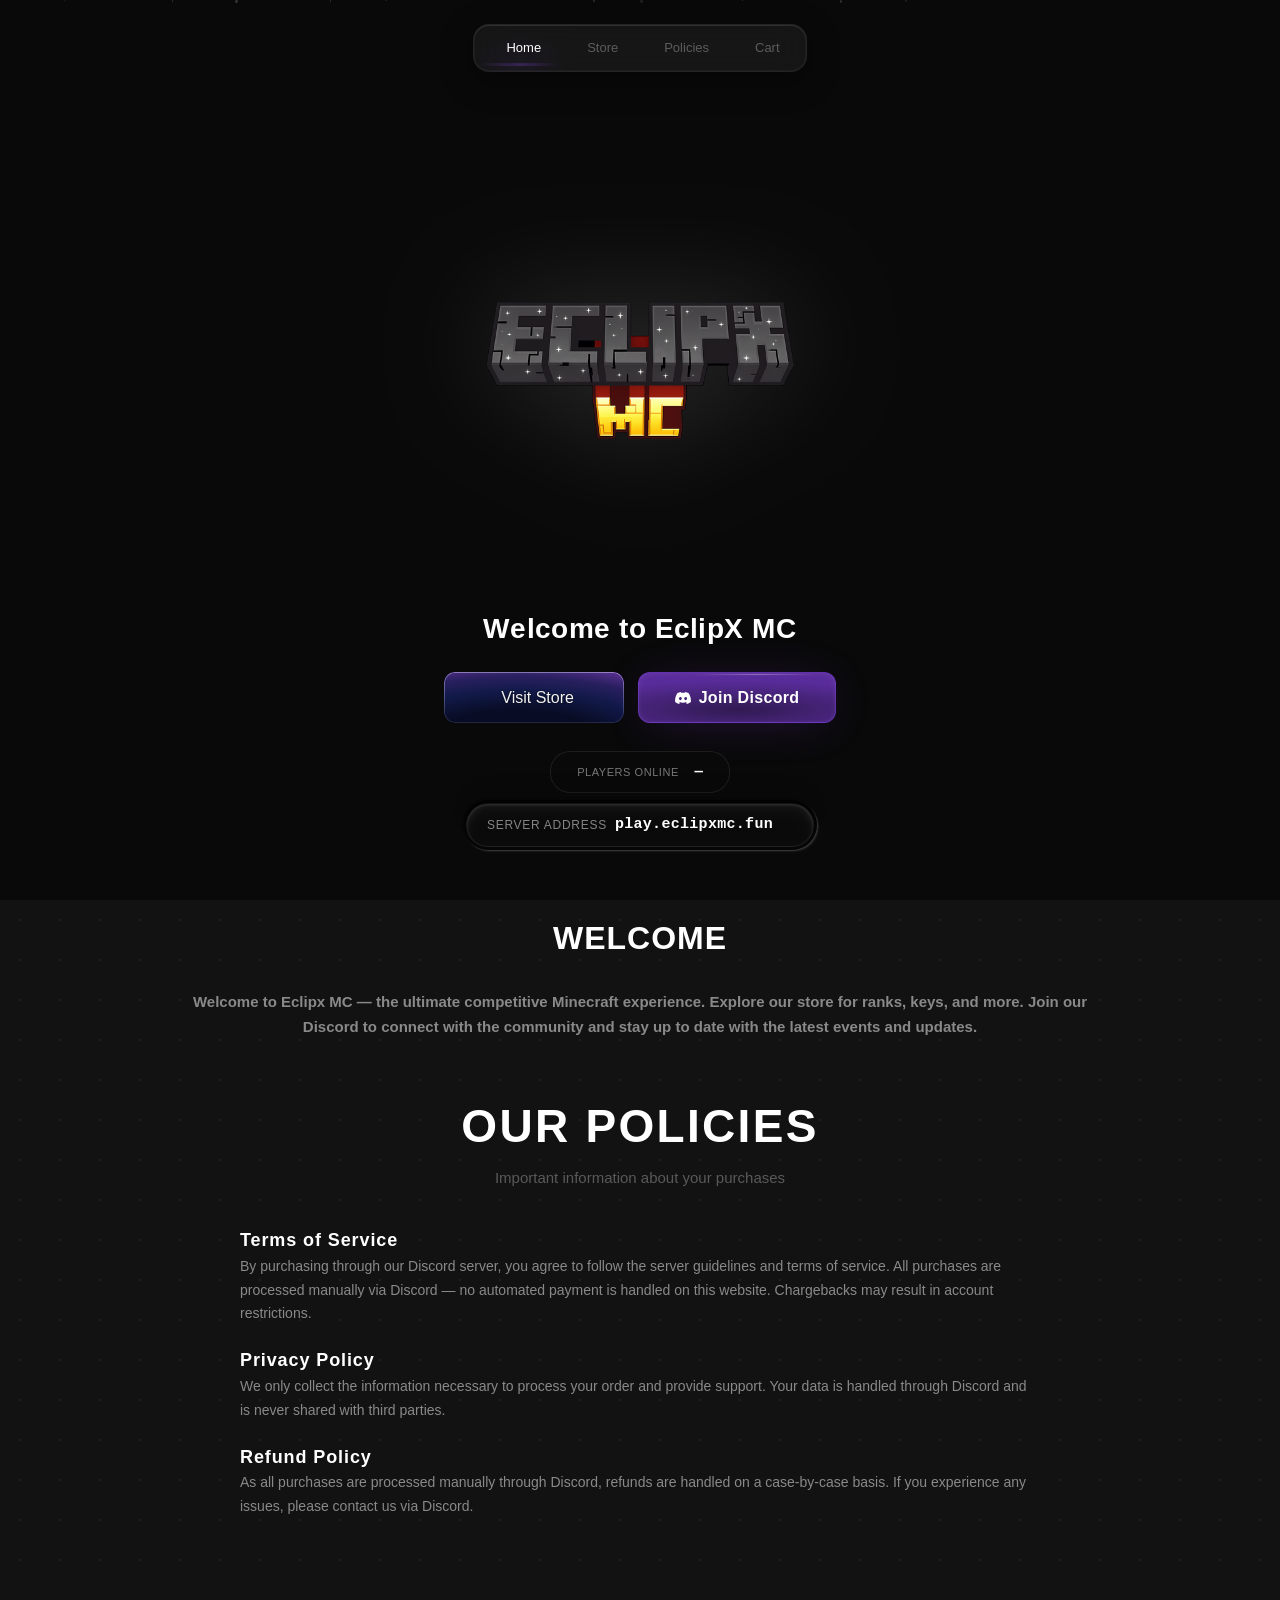
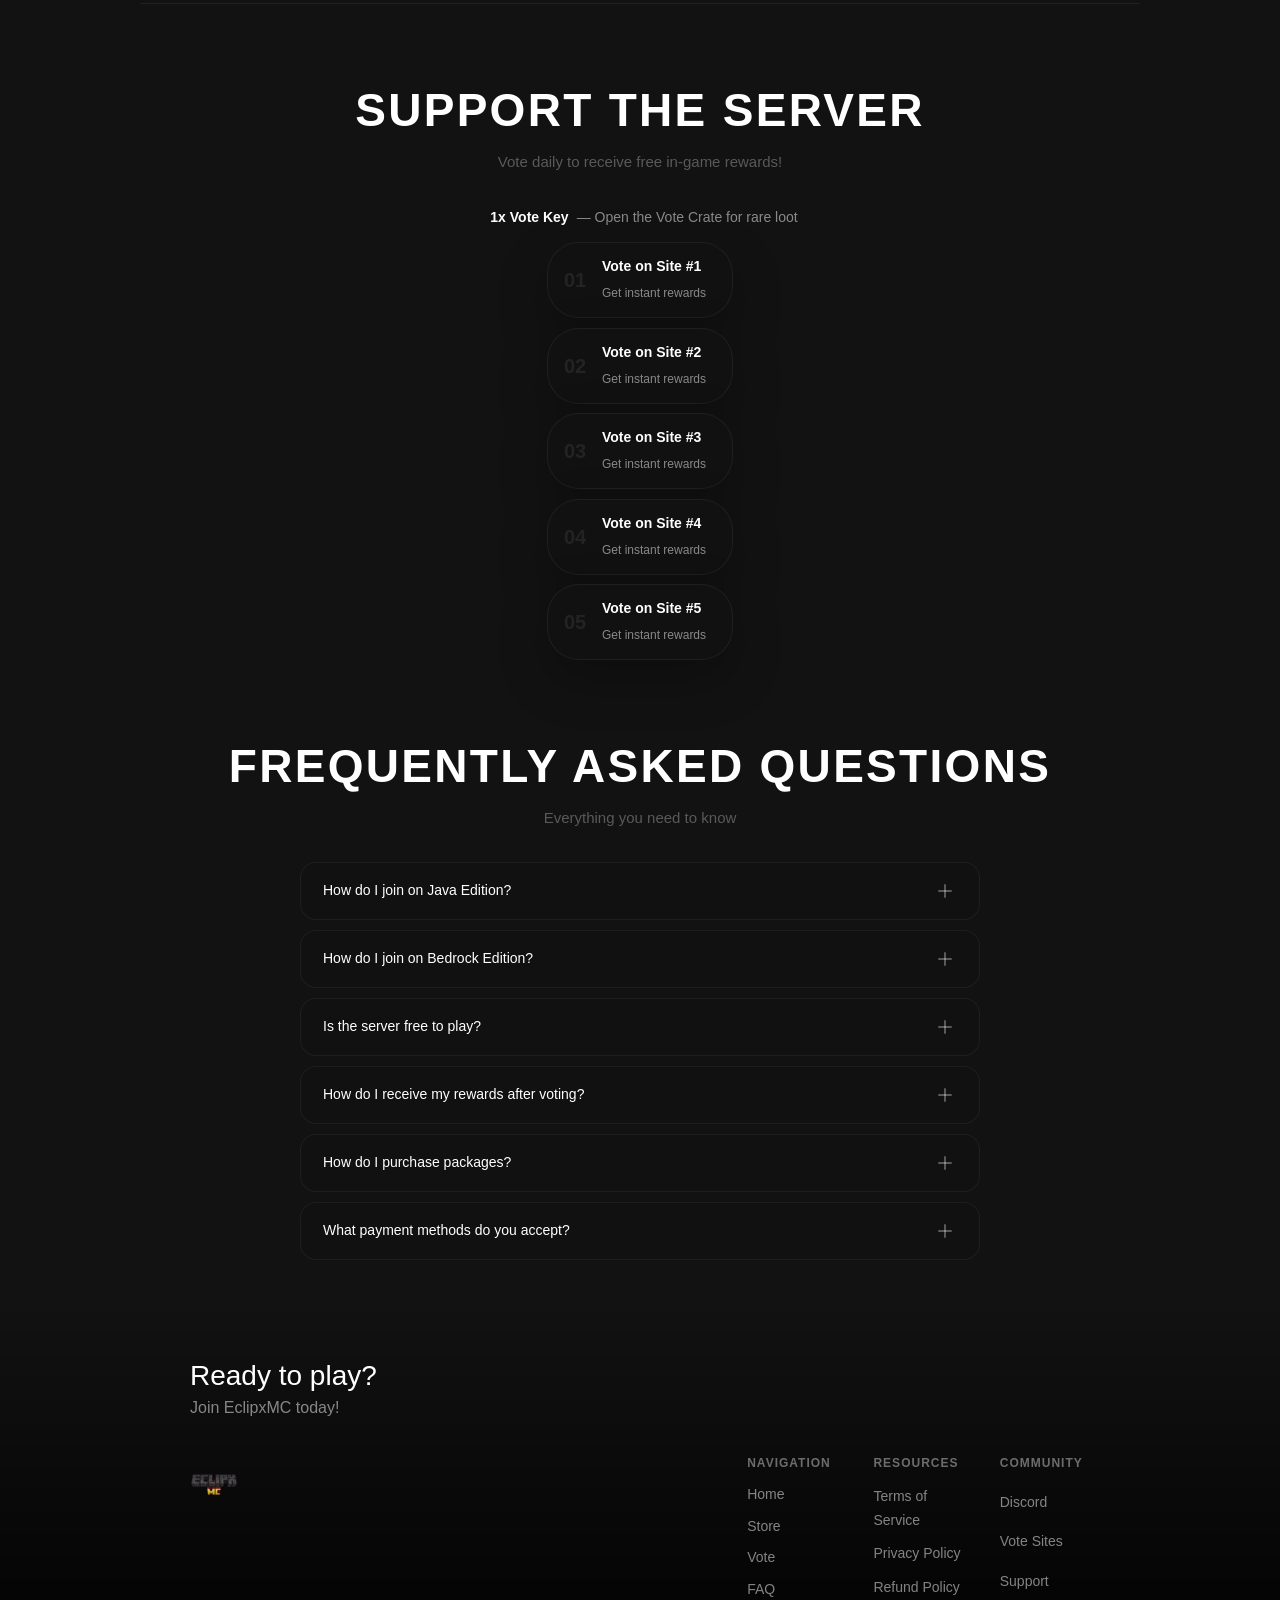
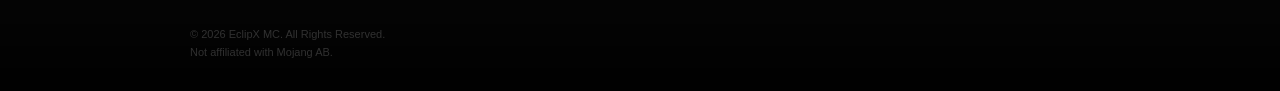
==== commit 659865ab: "Add standalone store page and update routing Introduce a dedicated store page (store.html) and updat" ====
--- a/index.html
+++ b/index.html
@@ -41,16 +41,34 @@
   <div class="spotlight-nav-wrapper">
     <nav class="spotlight-nav" id="spotlightNav" role="navigation" aria-label="Main navigation">
       <ul class="spotlight-nav-list">
-        <li><a href="#" class="spotlight-link active" data-index="0"><i class="ti ti-home"></i> Home</a></li>
-        <li><a href="#store" class="spotlight-link" data-index="1"><i class="ti ti-shopping-cart"></i> Store</a></li>
-        <li><a href="#policies" class="spotlight-link" data-index="2"><i class="ti ti-file-text"></i> Policies</a></li>
+        <li><a href="#" class="spotlight-link active" data-index="0"><i class="ti ti-home"></i> <span class="link-text">Home</span></a></li>
+        <li><a href="/store" class="spotlight-link" data-index="1"><i class="ti ti-shopping-cart"></i> <span class="link-text">Store</span></a></li>
+        <li><a href="#policies" class="spotlight-link" data-index="2"><i class="ti ti-file-text"></i> <span class="link-text">Policies</span></a></li>
+        <li><a href="/cart" class="spotlight-link" data-index="3"><i class="ti ti-basket"></i> <span class="link-text">Cart</span> <span class="cart-badge-nav" aria-label="Cart items">0</span></a></li>
       </ul>
       <div class="spotlight-glow" id="spotlightGlow"></div>
       <div class="spotlight-ambience" id="spotlightAmbience"></div>
     </nav>
   </div>
 
-
+  <!-- MOBILE SIDEBAR -->
+  <button class="mobile-nav-toggle" type="button" aria-label="Toggle navigation">
+    <i class="ti ti-menu-2"></i>
+  </button>
+  <div class="mobile-sidebar-overlay"></div>
+  <aside class="mobile-sidebar">
+    <header>
+      <img src="assets/images/eclipxmc_logo.png" alt="Eclipx MC">
+      <span>Menu</span>
+      <button class="close-btn" type="button" aria-label="Close navigation"><i class="ti ti-x"></i></button>
+    </header>
+    <nav>
+      <a href="/" class="active"><i class="ti ti-home"></i> Home</a>
+      <a href="/store"><i class="ti ti-shopping-cart"></i> Store</a>
+      <a href="#policies"><i class="ti ti-file-text"></i> Policies</a>
+      <a href="/cart"><i class="ti ti-basket"></i> Cart</a>
+    </nav>
+  </aside>
 
   <!-- PRODUCT DETAIL MODAL -->
   <div id="productModal" class="modal">
@@ -91,7 +109,7 @@
       <img src="assets/images/eclipxmc_logo.png" alt="Eclipx MC Logo" class="hero-logo" />
       <p class="hero-subtitle flip-fade-wrap"></p>
       <div class="hero-cta">
-        <a href="#store" class="rg-button">
+        <a href="/store" class="rg-button">
           <span class="rg-shine"><span></span></span>
           <span class="rg-bg"></span>
           <span class="rg-label"><i class="ti ti-shopping-cart"></i> Visit Store</span>
@@ -118,7 +136,7 @@
   </section>
 
   <!-- WELCOME / ABOUT SECTION -->
-  <section class="welcome-section" id="welcome" style="position:relative;overflow:hidden;">
+  <section class="welcome-section" id="welcome">
     <div class="dots-bg" aria-hidden="true"></div>
     <div class="welcome-container reveal">
       <div class="welcome-header">
@@ -209,195 +227,7 @@
     </div>
   </section>
 
-  <div class="section-divider" role="separator" aria-hidden="true"></div>
-
-  <!-- STORE SECTION PREVIEW -->
-  <section class="store-section" id="store">
-    <h2 class="reveal section-title-uppercase">Store</h2>
-    <p class="section-sub reveal">Browse our packages and ranks</p>
-
-    <div class="store-container">
-      <aside class="store-sidebar reveal">
-        <div class="sidebar-header">SELECT A CATEGORY</div>
-        <nav class="sidebar-nav">
-          <div class="sidebar-indicator"></div>
-          <a href="/store/ranks" class="sidebar-link" data-category="Ranks" data-category-path="ranks">
-            <svg xmlns="http://www.w3.org/2000/svg" width="24" height="24" viewBox="0 0 24 24" fill="none" stroke="currentColor" stroke-width="2" stroke-linecap="round" stroke-linejoin="round" class="icon icon-tabler icons-tabler-outline icon-tabler-crown" style="vertical-align:middle;margin-right:4px;"><path stroke="none" d="M0 0h24v24H0z" fill="none" /><path d="M12 6l4 6l5 -4l-2 10h-14l-2 -10l5 4l4 -6" /></svg> Ranks
-          </a>
-          <a href="/store/epix-dust" class="sidebar-link" data-category="Epix Dust" data-category-path="epix-dust">
-            <img src="assets/images/coin.png" alt="" style="width:32px;height:32px;vertical-align:middle;margin-right:6px;"> Epix Dust
-          </a>
-          <a href="/store/crates" class="sidebar-link" data-category="Crates" data-category-path="crates">
-            <i class="ti ti-key"></i> Crates
-          </a>
-        </nav>
-      </aside>
-
-      <main class="store-content">
-        <div class="store-filters reveal">
-          <div class="currency-switcher store-currency-switcher" id="currencySwitcher">
-            <button class="currency-switcher-btn" type="button" aria-label="Switch currency">
-              <span class="currency-switcher-current">
-                <svg class="currency-icon currency-icon-inr" xmlns="http://www.w3.org/2000/svg" width="16" height="16" viewBox="0 0 24 24" fill="none" stroke="currentColor" stroke-width="2" stroke-linecap="round" stroke-linejoin="round"><path stroke="none" d="M0 0h24v24H0z" fill="none" /><path d="M18 5h-11h3a4 4 0 0 1 0 8h-3l6 6" /><path d="M7 9l11 0" /></svg>
-                <svg class="currency-icon currency-icon-usd" xmlns="http://www.w3.org/2000/svg" width="16" height="16" viewBox="0 0 24 24" fill="none" stroke="currentColor" stroke-width="2" stroke-linecap="round" stroke-linejoin="round" style="display:none"><path stroke="none" d="M0 0h24v24H0z" fill="none" /><path d="M16.7 8a3 3 0 0 0 -2.7 -2h-4a3 3 0 0 0 0 6h4a3 3 0 0 1 0 6h-4a3 3 0 0 1 -2.7 -2" /><path d="M12 3v3m0 12v3" /></svg>
-                <span class="currency-text">INR</span>
-              </span>
-              <svg xmlns="http://www.w3.org/2000/svg" width="16" height="16" viewBox="0 0 24 24" fill="none" stroke="currentColor" stroke-width="2" stroke-linecap="round" stroke-linejoin="round" aria-hidden="true"><path d="m6 9 6 6 6-6"/></svg>
-            </button>
-            <div class="currency-switcher-dropdown">
-              <button class="currency-option active" data-currency="INR" type="button"><svg xmlns="http://www.w3.org/2000/svg" width="16" height="16" viewBox="0 0 24 24" fill="none" stroke="currentColor" stroke-width="2" stroke-linecap="round" stroke-linejoin="round" style="vertical-align:middle;margin-right:6px"><path stroke="none" d="M0 0h24v24H0z" fill="none" /><path d="M18 5h-11h3a4 4 0 0 1 0 8h-3l6 6" /><path d="M7 9l11 0" /></svg> INR</button>
-              <button class="currency-option" data-currency="USD" type="button"><svg xmlns="http://www.w3.org/2000/svg" width="16" height="16" viewBox="0 0 24 24" fill="none" stroke="currentColor" stroke-width="2" stroke-linecap="round" stroke-linejoin="round" style="vertical-align:middle;margin-right:6px"><path stroke="none" d="M0 0h24v24H0z" fill="none" /><path d="M16.7 8a3 3 0 0 0 -2.7 -2h-4a3 3 0 0 0 0 6h4a3 3 0 0 1 0 6h-4a3 3 0 0 1 -2.7 -2" /><path d="M12 3v3m0 12v3" /></svg> USD</button>
-            </div>
-          </div>
-        </div>
-
-        <div id="featured-section" class="featured-packages-wrapper reveal">
-          <h3 class="featured-title">Featured Packages</h3>
-          <div class="featured-grid">
-            <div class="featured-card card featured-card-oblivion" data-featured-category="ranks" tabindex="0" role="button" aria-label="View Ranks">
-              <div class="featured-card-badge">Best Seller</div>
-              <div class="featured-card-info">
-                <h4>Oblivion</h4>
-                <p>Premium rank with exceptional value — powerful perks at an affordable price.</p>
-                <span class="featured-card-link">View Ranks <svg xmlns="http://www.w3.org/2000/svg" width="14" height="14" viewBox="0 0 24 24" fill="none" stroke="currentColor" stroke-width="2" stroke-linecap="round" stroke-linejoin="round" aria-hidden="true"><path d="M5 12h14"/><path d="m12 5 7 7-7 7"/></svg></span>
-              </div>
-            </div>
-            <div class="featured-card card featured-card-coin" data-featured-category="epix-dust" tabindex="0" role="button" aria-label="View Epix Dust">
-              <div class="featured-card-badge">Trending</div>
-              <div class="featured-card-info">
-                <h4>Epix Dust Bundles</h4>
-                <p>Get the best value on LifeSteal Epix Dust.</p>
-                <span class="featured-card-link">View Epix Dust <svg xmlns="http://www.w3.org/2000/svg" width="14" height="14" viewBox="0 0 24 24" fill="none" stroke="currentColor" stroke-width="2" stroke-linecap="round" stroke-linejoin="round" aria-hidden="true"><path d="M5 12h14"/><path d="m12 5 7 7-7 7"/></svg></span>
-              </div>
-            </div>
-          </div>
-        </div>
-
-        <div class="store-content-header reveal" id="store-category-header">
-          <h1>Epix Dust [LifeSteal]</h1>
-          <p>Get yourself some Epix Dust to get awesome keys & perks from the Epix Dust shop.<br><br>Note: You will receive this Epix Dust in LifeSteal Gamemode</p>
-        </div>
-
-        <div class="package-grid">
-          <!-- Rank 1: Prime -->
-          <div class="card package-card reveal" data-category="ranks" data-product-id="prime-rank" data-product-title="Prime" data-product-price="1.5684" data-product-image="assets/images/ranks/Prime_6th.png" data-product-description="Start your journey with the Prime rank. Get essential perks and stand out from the crowd!" data-product-ingame="Prime prefix in chat, /fly command, /hat command, colored chat, and access to Prime-only areas." data-product-howto="Purchase the rank from our store. Once purchased, it will be automatically applied to your account in-game.">
-            <img src="assets/images/ranks/Prime_6th.png" alt="Prime" class="package-img">
-            <div class="package-title">Prime</div>
-            <div class="package-price">₹149</div>
-            <div class="package-actions">
-              <a href="/cart.html" class="btn-primary add-to-cart">Add to cart</a>
-            </div>
-          </div>
-
-          <!-- Rank 2: Omega -->
-          <div class="card package-card reveal" data-category="ranks" data-product-id="omega-rank" data-product-title="Omega" data-product-price="3.1474" data-product-image="assets/images/ranks/Omega_5th.png" data-product-description="Level up with Omega. Unlock more commands and exclusive in-game perks!" data-product-ingame="Omega prefix in chat, all Prime perks plus: /nick command, /feed command, and access to Omega-only areas." data-product-howto="Purchase the rank from our store. Once purchased, it will be automatically applied to your account in-game.">
-            <img src="assets/images/ranks/Omega_5th.png" alt="Omega" class="package-img">
-            <div class="package-title">Omega</div>
-            <div class="package-price">₹299</div>
-            <div class="package-actions">
-              <a href="/cart.html" class="btn-primary add-to-cart">Add to cart</a>
-            </div>
-          </div>
-
-          <!-- Rank 3: GlitchX -->
-          <div class="card package-card reveal" data-category="ranks" data-product-id="glitchx-rank" data-product-title="GlitchX" data-product-price="4.7263" data-product-image="assets/images/ranks/GlitchX_4th.png" data-product-description="GlitchX takes you further. Enhanced perks and priority access across the server!" data-product-ingame="GlitchX prefix in chat, all Omega perks plus: /heal command, /craft command, colored chat, and priority queue access." data-product-howto="Purchase the rank from our store. Once purchased, it will be automatically applied to your account in-game.">
-            <img src="assets/images/ranks/GlitchX_4th.png" alt="GlitchX" class="package-img">
-            <div class="package-title">GlitchX</div>
-            <div class="package-price">₹449</div>
-            <div class="package-actions">
-              <a href="/cart.html" class="btn-primary add-to-cart">Add to cart</a>
-            </div>
-          </div>
-
-          <!-- Rank 4: Nexus -->
-          <div class="card package-card reveal" data-category="ranks" data-product-id="nexus-rank" data-product-title="Nexus" data-product-price="6.3053" data-product-image="assets/images/ranks/Nexus_3rd.png" data-product-description="The Nexus rank unlocks the full potential of your gameplay experience!" data-product-ingame="Nexus prefix in chat, all GlitchX perks plus: /echest command, /tpa command, special join message, and Nexus-only areas." data-product-howto="Purchase the rank from our store. Once purchased, it will be automatically applied to your account in-game.">
-            <img src="assets/images/ranks/Nexus_3rd.png" alt="Nexus" class="package-img">
-            <div class="package-title">Nexus</div>
-            <div class="package-price">₹599</div>
-            <div class="package-actions">
-              <a href="/cart.html" class="btn-primary add-to-cart">Add to cart</a>
-            </div>
-          </div>
-
-          <!-- Rank 5: Oblivion -->
-          <div class="card package-card reveal" data-category="ranks" data-product-id="oblivion-rank" data-product-title="Oblivion" data-product-price="7.3579" data-product-image="assets/images/ranks/oblivion_2nd.png" data-product-description="Oblivion is for the elite. Near-complete access with top-tier commands and perks!" data-product-ingame="Oblivion prefix in chat, all Nexus perks plus: /fly speed, vanish access, and exclusive Oblivion-only zones." data-product-howto="Purchase the rank from our store. Once purchased, it will be automatically applied to your account in-game.">
-            <img src="assets/images/ranks/oblivion_2nd.png" alt="Oblivion" class="package-img">
-            <div class="package-title">Oblivion</div>
-            <div class="package-price">₹699</div>
-            <div class="package-actions">
-              <a href="/cart.html" class="btn-primary add-to-cart">Add to cart</a>
-            </div>
-          </div>
-
-          <!-- Rank 6: EcliptiX -->
-          <div class="card package-card reveal" data-category="ranks" data-product-id="ecliptix-rank" data-product-title="EcliptiX" data-product-price="8.4105" data-product-image="assets/images/ranks/EcliptiX_1st.png" data-product-description="The ultimate EcliptiX rank. Everything the server has to offer — unlimited power!" data-product-ingame="EcliptiX prefix in chat, all Oblivion perks plus: every command unlocked, exclusive accessories, and highest priority queue." data-product-howto="Purchase the rank from our store. Once purchased, it will be automatically applied to your account in-game.">
-            <img src="assets/images/ranks/EcliptiX_1st.png" alt="EcliptiX" class="package-img">
-            <div class="package-title">EcliptiX</div>
-            <div class="package-price">₹799</div>
-            <div class="package-actions">
-              <a href="/cart.html" class="btn-primary add-to-cart">Add to cart</a>
-            </div>
-          </div>
-
-          <!-- Epix Dust 1 -->
-          <div class="card package-card reveal" data-category="epix-dust" data-product-id="89-epix-dust" data-product-title="89 Epix Dust" data-product-price="0.5158" data-product-image="assets/images/coin.png" data-product-description="A small pack of 89 Epix Dust to get you started in the LifeSteal Epix Dust shop." data-product-ingame="89 Epix Dust currency added to your LifeSteal balance. Use Epix Dust in the in-game Epix Dust shop to purchase keys, crates, perks, and exclusive items." data-product-howto="Epix Dust is automatically added to your in-game balance upon purchase. Simply join the LifeSteal gamemode and open the Epix Dust shop to start spending!">
-            <img src="assets/images/coin.png" alt="" style="width:64px;height:64px;object-fit:contain;margin-bottom:8px;">
-            <div class="package-title">89 Epix Dust</div>
-            <div class="package-price">₹49</div>
-            <div class="package-actions">
-              <a href="/cart.html" class="btn-primary add-to-cart">Add to cart</a>
-            </div>
-          </div>
-
-          <!-- Epix Dust 2 -->
-          <div class="card package-card reveal" data-category="epix-dust" data-product-id="189-epix-dust" data-product-title="189 Epix Dust" data-product-price="1.0421" data-product-image="assets/images/coin.png" data-product-description="A handy bundle of 189 Epix Dust for your LifeSteal needs." data-product-ingame="189 Epix Dust currency added to your LifeSteal balance. Use Epix Dust in the in-game Epix Dust shop to purchase keys, crates, perks, and exclusive items." data-product-howto="Epix Dust is automatically added to your in-game balance upon purchase. Simply join the LifeSteal gamemode and open the Epix Dust shop to start spending!">
-            <img src="assets/images/coin.png" alt="" style="width:64px;height:64px;object-fit:contain;margin-bottom:8px;">
-            <div class="package-title">189 Epix Dust</div>
-            <div class="package-price">₹99</div>
-            <div class="package-actions">
-              <a href="/cart.html" class="btn-primary add-to-cart">Add to cart</a>
-            </div>
-          </div>
-
-          <!-- Epix Dust 3 -->
-          <div class="card package-card reveal" data-category="epix-dust" data-product-id="389-epix-dust" data-product-title="389 Epix Dust" data-product-price="2.0947" data-product-image="assets/images/coin.png" data-product-description="A solid amount of 389 Epix Dust — great value for regular players." data-product-ingame="389 Epix Dust currency added to your LifeSteal balance. Use Epix Dust in the in-game Epix Dust shop to purchase keys, crates, perks, and exclusive items." data-product-howto="Epix Dust is automatically added to your in-game balance upon purchase. Simply join the LifeSteal gamemode and open the Epix Dust shop to start spending!">
-            <img src="assets/images/coin.png" alt="" style="width:64px;height:64px;object-fit:contain;margin-bottom:8px;">
-            <div class="package-title">389 Epix Dust</div>
-            <div class="package-price">₹199</div>
-            <div class="package-actions">
-              <a href="/cart.html" class="btn-primary add-to-cart">Add to cart</a>
-            </div>
-          </div>
-
-          <!-- Epix Dust 4 -->
-          <div class="card package-card reveal" data-category="epix-dust" data-product-id="799-epix-dust" data-product-title="799 Epix Dust" data-product-price="4.2" data-product-image="assets/images/coin.png" data-product-description="A large bundle of 799 Epix Dust for serious players." data-product-ingame="799 Epix Dust currency added to your LifeSteal balance. Use Epix Dust in the in-game Epix Dust shop to purchase keys, crates, perks, and exclusive items." data-product-howto="Epix Dust is automatically added to your in-game balance upon purchase. Simply join the LifeSteal gamemode and open the Epix Dust shop to start spending!">
-            <img src="assets/images/coin.png" alt="" style="width:64px;height:64px;object-fit:contain;margin-bottom:8px;">
-            <div class="package-title">799 Epix Dust</div>
-            <div class="package-price">₹399</div>
-            <div class="package-actions">
-              <a href="/cart.html" class="btn-primary add-to-cart">Add to cart</a>
-            </div>
-          </div>
-
-          <!-- Epix Dust 5 -->
-          <div class="card package-card reveal" data-category="epix-dust" data-product-id="1699-epix-dust-bonus" data-product-title="1699+279 Bonus Epix Dust" data-product-price="8.4105" data-product-image="assets/images/coin.png" data-product-description="1,699 Epix Dust + 279 bonus free! The ultimate pack for the best value." data-product-ingame="1,699 + 279 bonus = 1,978 Epix Dust currency added to your LifeSteal balance. Use Epix Dust in the in-game Epix Dust shop to purchase keys, crates, perks, and exclusive items." data-product-howto="Epix Dust is automatically added to your in-game balance upon purchase. Simply join the LifeSteal gamemode and open the Epix Dust shop to start spending!">
-            <img src="assets/images/coin.png" alt="" style="width:64px;height:64px;object-fit:contain;margin-bottom:8px;">
-            <div class="package-title">1699+279 Bonus Epix Dust</div>
-            <div class="package-price">₹799</div>
-            <div class="package-actions">
-              <a href="/cart.html" class="btn-primary add-to-cart">Add to cart</a>
-            </div>
-          </div>
-
-          <!-- Key 1: Legendary Crate Key -->
-
-          <!-- Key 2: Mythic Crate Key -->
-        </div>
-      </main>
-    </div>
-  </section>
-
-  <div class="section-divider" role="separator" aria-hidden="true"></div>
+
 
   <!-- FAQ -->
   <section class="faq" id="faq">
@@ -486,7 +316,7 @@
             <ul>
               <li><h4>NAVIGATION</h4></li>
               <li><a href="#"><i class="ti ti-home"></i> Home</a></li>
-              <li><a href="#store"><i class="ti ti-shopping-cart"></i> Store</a></li>
+              <li><a href="/store"><i class="ti ti-shopping-cart"></i> Store</a></li>
               <li><a href="#vote"><i class="ti ti-star"></i> Vote</a></li>
               <li><a href="#faq"><i class="ti ti-question-mark"></i> FAQ</a></li>
             </ul>
@@ -514,7 +344,7 @@
 
   <!-- BACK TO TOP -->
   <button id="backToTop" class="back-to-top" type="button" title="Back to Top" aria-label="Scroll to top">
-    <svg xmlns="http://www.w3.org/2000/svg" width="24" height="24" viewBox="0 0 24 24" fill="none" stroke="currentColor" stroke-width="2" stroke-linecap="round" stroke-linejoin="round" aria-hidden="true"><path d="M12 5v14"/><path d="m5 12 7-7 7 7"/></svg>
+    <svg class="svg-icon-lg" viewBox="0 0 24 24" aria-hidden="true"><path d="M12 5v14"/><path d="m5 12 7-7 7 7"/></svg>
   </button>
 
   <script src="assets/js/script.js"></script>
--- a/assets/css/styles.css
+++ b/assets/css/styles.css
@@ -63,51 +63,12 @@
 html{scroll-behavior:smooth;overflow-y:scroll}
 
 body {
-  background: var(--bg);
+  background: url(../images/stars-bg.png) center/cover fixed, var(--bg);
   color: var(--text);
   font-family: var(--font);
   font-size: 14px;
   line-height: 1.7;
   overflow-x: hidden;
-}
-
-/* Global Content Fade-In */
-section {
-  opacity: 0;
-  transform: translateY(20px);
-}
-
-body.is-loaded section {
-  animation: sectionFadeIn 1s var(--ease-smooth) both;
-}
-
-body.is-loaded section:nth-of-type(1) { animation-delay: 0.4s; }
-body.is-loaded section:nth-of-type(2) { animation-delay: 0.6s; }
-body.is-loaded section:nth-of-type(3) { animation-delay: 0.8s; }
-body.is-loaded section:nth-of-type(4) { animation-delay: 1.0s; }
-body.is-loaded section:nth-of-type(5) { animation-delay: 1.2s; }
-
-@keyframes sectionFadeIn {
-  from { opacity: 0; transform: translateY(20px); }
-  to   { opacity: 1; transform: translateY(0); }
-}
-
-body::before {
-  content: '';
-  position: fixed;
-  inset: -5%;
-  background: url('../images/stars-bg.png') center/cover no-repeat;
-  opacity: 0.35;
-  z-index: -2;
-  pointer-events: none;
-  animation: starDrift 60s ease-in-out infinite;
-  will-change: transform;
-}
-
-@keyframes starDrift {
-  0% { transform: scale(1) translate(0%, 0%); }
-  50% { transform: scale(1.05) translate(-1%, -1%); }
-  100% { transform: scale(1) translate(0%, 0%); }
 }
 
 /* ━━ TYPOGRAPHY ━━ */
@@ -516,6 +477,23 @@
   font-size: 16px;
 }
 
+.cart-badge-nav {
+  display: none;
+  align-items: center;
+  justify-content: center;
+  min-width: 18px;
+  height: 18px;
+  padding: 0 5px;
+  border-radius: 9px;
+  background: var(--accent);
+  color: #fff;
+  font-size: 10px;
+  font-weight: 700;
+  line-height: 1;
+  position: relative;
+  top: -1px;
+}
+
 
 /* Moving Spotlight (follows mouse) */
 .spotlight-glow {
@@ -551,7 +529,6 @@
 
 
 
-/* ━━ GRADIENT BLUR OVERLAY ━━ */
 /* ━━ HERO ━━ */
 .hero {
   position: relative;
@@ -1177,12 +1154,6 @@
   text-align: center;
   width: 100%;
 }
-.package-price {
-  font-size: 13px;
-  color: var(--text-2);
-  font-weight: 500;
-  margin-bottom: 14px;
-}
 .package-actions {
   display: flex;
   gap: 8px;
@@ -1209,12 +1180,94 @@
 }
 
 .cart-container {
+  position: relative;
   max-width: 1200px;
   margin: 0 auto;
   padding: 32px 24px 60px;
 }
 
+/* God Rays / Light Rays Effect */
+.god-rays-container {
+  position: absolute;
+  top: 0;
+  left: 0;
+  width: 100%;
+  height: 600px;
+  overflow: hidden;
+  pointer-events: none;
+  z-index: 0;
+  opacity: 0;
+  animation: godRaysFadeIn 1.5s var(--ease-smooth) 0.3s forwards;
+  mask-image: radial-gradient(ellipse at 50% 0%, rgba(0, 0, 0, 1) 0%, rgba(0, 0, 0, 0.25) 55%, rgba(0, 0, 0, 0) 85%);
+  -webkit-mask-image: radial-gradient(ellipse at 50% 0%, rgba(0, 0, 0, 1) 0%, rgba(0, 0, 0, 0.25) 55%, rgba(0, 0, 0, 0) 85%);
+}
+
+.god-rays-container::before {
+  content: '';
+  position: absolute;
+  top: 0;
+  left: 50%;
+  transform: translateX(-50%);
+  width: 700px;
+  height: 350px;
+  background: radial-gradient(ellipse at 50% 0%, rgba(255, 255, 255, 0.35) 0%, rgba(255, 215, 0, 0.2) 35%, transparent 100%);
+  filter: blur(40px);
+  z-index: 2;
+  animation: godGlowPulse 4s ease-in-out infinite;
+}
+
+.god-ray {
+  position: absolute;
+  top: 0;
+  left: 50%;
+  width: 1600px;
+  height: 1600px;
+  margin-left: -800px;
+  transform-origin: 50% 0;
+  background: repeating-conic-gradient(
+    from 0deg at 50% 0,
+    transparent 0deg,
+    transparent 6deg,
+    rgba(255, 255, 255, 0.12) 8deg,
+    rgba(255, 215, 0, 0.08) 10deg,
+    transparent 12deg,
+    transparent 24deg
+  );
+  filter: blur(5px);
+  will-change: transform;
+}
+
+.god-ray-1 {
+  animation: rotateGodRays1 140s linear infinite;
+}
+
+.god-ray-2 {
+  animation: rotateGodRays2 200s linear infinite reverse;
+  opacity: 0.8;
+}
+
+@keyframes rotateGodRays1 {
+  from { transform: rotate(-10deg); }
+  to { transform: rotate(350deg); }
+}
+
+@keyframes rotateGodRays2 {
+  from { transform: rotate(5deg); }
+  to { transform: rotate(365deg); }
+}
+
+@keyframes godGlowPulse {
+  0%, 100% { opacity: 0.8; transform: translateX(-50%) scaleY(1); }
+  50% { opacity: 1; transform: translateX(-50%) scaleY(1.1); }
+}
+
+@keyframes godRaysFadeIn {
+  to { opacity: 0.75; }
+}
+
 .cart-header {
+  position: relative;
+  z-index: 2;
   text-align: center;
   margin-bottom: 40px;
 }
@@ -1233,6 +1286,8 @@
 }
 
 .cart-layout {
+  position: relative;
+  z-index: 2;
   display: grid;
   grid-template-columns: 1.5fr 1fr;
   gap: 28px;
@@ -1255,7 +1310,7 @@
 
 .cart-item {
   display: grid;
-  grid-template-columns: 80px 1fr auto;
+  grid-template-columns: auto 1fr auto;
   gap: 12px;
   background: rgba(10, 10, 10, 0.65);
   border: 1px solid rgba(255, 255, 255, 0.08);
@@ -1265,6 +1320,22 @@
   transition: transform 0.5s var(--ease-smooth), border-color 0.5s var(--ease-smooth), background 0.5s var(--ease-smooth);
   position: relative;
   overflow: hidden;
+  opacity: 0;
+  transform: translateY(20px);
+  animation: cartItemIn 0.6s var(--ease-smooth) forwards;
+}
+
+.cart-item:nth-child(1) { animation-delay: 0.1s; }
+.cart-item:nth-child(2) { animation-delay: 0.2s; }
+.cart-item:nth-child(3) { animation-delay: 0.3s; }
+.cart-item:nth-child(4) { animation-delay: 0.4s; }
+.cart-item:nth-child(5) { animation-delay: 0.5s; }
+.cart-item:nth-child(6) { animation-delay: 0.6s; }
+.cart-item:nth-child(7) { animation-delay: 0.7s; }
+.cart-item:nth-child(8) { animation-delay: 0.8s; }
+
+@keyframes cartItemIn {
+  to { opacity: 1; transform: translateY(0); }
 }
 .cart-item[data-category="epix-dust"] {
   background: linear-gradient(135deg, rgba(10, 10, 10, 0.65) 0%, rgba(255,215,0,0.06) 100%);
@@ -1283,6 +1354,18 @@
 }
 .cart-item[data-product-id="oblivion-rank"] {
   background: linear-gradient(135deg, rgba(10, 10, 10, 0.65) 0%, rgba(109,74,255,0.10) 100%);
+}
+
+.cart-item::after {
+  content: '';
+  position: absolute;
+  inset: -1px;
+  border-radius: inherit;
+  background: linear-gradient(135deg, rgba(255,255,255,0.08) 0%, transparent 30%, transparent 70%, rgba(255,215,0,0.06) 100%);
+  opacity: 0;
+  transition: opacity 0.5s var(--ease-smooth);
+  pointer-events: none;
+  z-index: 0;
 }
 
 .cart-item:hover {
@@ -1290,9 +1373,18 @@
   border-color: rgba(255,255,255,0.2);
 }
 
+.cart-item:hover::after {
+  opacity: 1;
+}
+
+.cart-item > * {
+  position: relative;
+  z-index: 1;
+}
+
 @media(max-width: 600px) {
   .cart-item {
-    grid-template-columns: 60px 1fr;
+    grid-template-columns: auto 1fr;
     gap: 10px;
     padding: 10px;
   }
@@ -1378,10 +1470,10 @@
 }
 
 .cart-remove {
-  background: rgba(255,68,68,0.05);
-  border: 1px solid rgba(255,68,68,0.2);
-  color: #ff4444;
-  padding: 8px;
+  background: rgba(255,255,255,0.06);
+  border: 1px solid rgba(255,255,255,0.1);
+  color: var(--text-2);
+  padding: 6px 12px;
   border-radius: var(--r-sm);
   cursor: pointer;
   transition: all 0.2s ease;
@@ -1392,11 +1484,13 @@
   font-family: var(--font);
   font-size: 13px;
   font-weight: 500;
+  line-height: 1;
 }
 
 .cart-remove:hover {
-  background: rgba(255,68,68,0.15);
-  transform: scale(1.05);
+  background: rgba(255,68,68,0.1);
+  color: #ff4444;
+  border-color: rgba(255,68,68,0.2);
 }
 
 .cart-summary-wrapper {
@@ -1410,6 +1504,38 @@
   border: 1px solid rgba(255, 255, 255, 0.06);
   border-radius: 32px;
   box-shadow: 0 20px 50px rgba(0, 0, 0, 0.25);
+  position: relative;
+  overflow: hidden;
+  transition: border-color 0.5s var(--ease-smooth), box-shadow 0.5s var(--ease-smooth);
+  opacity: 0;
+  transform: translateY(20px);
+  animation: cartItemIn 0.6s var(--ease-smooth) 0.3s forwards;
+}
+
+.summary-card::before {
+  content: '';
+  position: absolute;
+  inset: -1px;
+  border-radius: inherit;
+  background: linear-gradient(135deg, rgba(255,255,255,0.06) 0%, transparent 40%, transparent 60%, rgba(255,215,0,0.05) 100%);
+  opacity: 0;
+  transition: opacity 0.6s var(--ease-smooth);
+  pointer-events: none;
+  z-index: 0;
+}
+
+.summary-card:hover {
+  border-color: rgba(255,255,255,0.12);
+  box-shadow: 0 24px 60px rgba(0, 0, 0, 0.35);
+}
+
+.summary-card:hover::before {
+  opacity: 1;
+}
+
+.summary-card > * {
+  position: relative;
+  z-index: 1;
 }
 
 .summary-card h3 {
@@ -1417,6 +1543,7 @@
   margin-bottom: 18px;
   border-bottom: 1px solid var(--glass-border);
   padding-bottom: 14px;
+  text-align: center;
 }
 
 .summary-details {
@@ -1446,8 +1573,6 @@
   flex-direction: column;
   gap: 6px;
   padding: 8px 0;
-  border-top: 1px solid rgba(255,255,255,0.06);
-  border-bottom: 1px solid rgba(255,255,255,0.06);
   margin-bottom: 8px;
 }
 .summary-item-row {
@@ -1488,15 +1613,15 @@
 }
 
 .summary-footer i {
-  color: #4ade80;
+  color: #fbbf24;
   margin-right: 4px;
 }
 
 .checkout-info {
   margin-top: 16px;
   padding: 16px 20px;
-  background: rgba(88, 101, 242, 0.05);
-  border: 1px solid rgba(88, 101, 242, 0.2);
+  background: rgba(255, 255, 255, 0.03);
+  border: 1px solid rgba(255, 215, 0, 0.1);
   border-radius: var(--r-md);
   text-align: left;
   box-shadow: 0 4px 12px rgba(0, 0, 0, 0.15);
@@ -1530,7 +1655,7 @@
 }
 
 .checkout-info li::marker {
-  color: #5865F2;
+  color: #fbbf24;
   font-weight: 700;
 }
 
@@ -1868,34 +1993,21 @@
 }
 
 .policy-card {
-  margin-bottom: 36px;
-  background: rgba(18, 18, 18, 0.85);
-  border: 1px solid rgba(255, 255, 255, 0.06);
-  border-radius: 32px;
-  padding: 28px;
-  box-shadow: 0 20px 50px rgba(0, 0, 0, 0.25);
-  transition: transform 0.5s var(--ease-smooth),
-              box-shadow 0.5s var(--ease-smooth),
-              border-color 0.5s var(--ease-smooth);
-}
-.policy-card:last-child { margin-bottom: 0; }
-.policy-card:hover {
-  transform: translateY(-4px);
-  box-shadow: 0 24px 60px rgba(0, 0, 0, 0.35);
-  border-color: rgba(143, 68, 253, 0.2);
+  margin-bottom: 24px;
 }
 
 .policy-card h3 {
-  font-size: 20px;
-  margin-bottom: 8px;
+  font-size: 18px;
+  margin-bottom: 4px;
   text-transform: none;
+  font-family: var(--font-display);
+  font-weight: 600;
 }
 
 .policy-card p {
   color: var(--text-2);
   line-height: 1.7;
   font-size: 14px;
-  font-weight: 800;
 }
 
 
@@ -2102,18 +2214,10 @@
 
 /* ━━ WELCOME SECTION ━━ */
 .welcome-section {
-  padding: 60px 5vw;
+  position: relative;
+  padding: 20px 5vw;
   width: 100%;
-  background: url(../images/welcome.jpg) center/cover no-repeat;
-  background-attachment: fixed;
-}
-.welcome-section::before {
-  content: '';
-  position: absolute;
-  inset: 0;
-  background: rgba(0,0,0,0.55);
-  z-index: 0;
-  pointer-events: none;
+  overflow: hidden;
 }
 .welcome-container {
   max-width: 900px;
@@ -2141,7 +2245,7 @@
   line-height: 1.7;
   margin-bottom: 20px;
   font-size: 15px;
-  font-family: var(--font);
+  font-family: var(--font-display);
   font-weight: 800;
 }
 
@@ -2302,9 +2406,56 @@
   }
 }
 .reveal {
+  opacity: 0;
+  transform: translateY(24px);
+  filter: blur(4px);
+  transition: opacity 0.7s cubic-bezier(0.25, 1, 0.5, 1),
+              transform 0.7s cubic-bezier(0.25, 1, 0.5, 1),
+              filter 0.7s cubic-bezier(0.25, 1, 0.5, 1);
+}
+
+.reveal.reveal-visible {
   opacity: 1;
   transform: translateY(0);
   filter: blur(0);
+}
+
+.package-card.reveal:nth-child(1) { transition-delay: 0s; }
+.package-card.reveal:nth-child(2) { transition-delay: 0.05s; }
+.package-card.reveal:nth-child(3) { transition-delay: 0.1s; }
+.package-card.reveal:nth-child(4) { transition-delay: 0.15s; }
+.package-card.reveal:nth-child(5) { transition-delay: 0.2s; }
+.package-card.reveal:nth-child(6) { transition-delay: 0.25s; }
+.package-card.reveal:nth-child(7) { transition-delay: 0.3s; }
+.package-card.reveal:nth-child(8) { transition-delay: 0.35s; }
+
+.faq-item.reveal:nth-child(2) { transition-delay: 0.05s; }
+.faq-item.reveal:nth-child(3) { transition-delay: 0.1s; }
+.faq-item.reveal:nth-child(4) { transition-delay: 0.15s; }
+.faq-item.reveal:nth-child(5) { transition-delay: 0.2s; }
+.faq-item.reveal:nth-child(6) { transition-delay: 0.25s; }
+
+.cart-header.reveal { transition-delay: 0.05s; }
+
+/* ━━ SCROLL BLUR VIGNETTE ━━ */
+.scroll-blur-bottom {
+  position: relative;
+}
+
+.scroll-blur-bottom::after {
+  content: '';
+  position: absolute;
+  bottom: -1px;
+  left: 0;
+  right: 0;
+  height: 60px;
+  background: linear-gradient(to bottom, transparent, rgba(0, 0, 0, 0.6));
+  backdrop-filter: blur(2px);
+  -webkit-backdrop-filter: blur(2px);
+  pointer-events: none;
+  z-index: 2;
+  mask-image: linear-gradient(to bottom, transparent 0%, rgba(0, 0, 0, 0.8) 60%, rgba(0, 0, 0, 1) 100%);
+  -webkit-mask-image: linear-gradient(to bottom, transparent 0%, rgba(0, 0, 0, 0.8) 60%, rgba(0, 0, 0, 1) 100%);
 }
 
 /* ━━ ANIMATED DOTS BACKGROUND ━━ */
@@ -2613,6 +2764,78 @@
   background: rgba(255,255,255,0.06);
 }
 
+.currency-icon {
+  width: 16px;
+  height: 16px;
+  fill: none;
+  stroke: currentColor;
+  stroke-width: 2;
+  stroke-linecap: round;
+  stroke-linejoin: round;
+}
+
+
+.currency-option-svg {
+  vertical-align: middle;
+  margin-right: 6px;
+}
+
+.sidebar-icon {
+  width: 24px;
+  height: 24px;
+  fill: none;
+  stroke: currentColor;
+  stroke-width: 2;
+  stroke-linecap: round;
+  stroke-linejoin: round;
+  vertical-align: middle;
+  margin-right: 4px;
+}
+
+.sidebar-coin {
+  width: 32px;
+  height: 32px;
+  vertical-align: middle;
+  margin-right: 6px;
+}
+
+.package-img-coin {
+  width: 64px;
+  height: 64px;
+  object-fit: contain;
+  margin-bottom: 8px;
+}
+
+.svg-icon {
+  width: 16px;
+  height: 16px;
+  fill: none;
+  stroke: currentColor;
+  stroke-width: 2;
+  stroke-linecap: round;
+  stroke-linejoin: round;
+}
+
+.svg-icon-sm {
+  width: 14px;
+  height: 14px;
+  fill: none;
+  stroke: currentColor;
+  stroke-width: 2;
+  stroke-linecap: round;
+  stroke-linejoin: round;
+}
+
+.svg-icon-lg {
+  width: 24px;
+  height: 24px;
+  fill: none;
+  stroke: currentColor;
+  stroke-width: 2;
+  stroke-linecap: round;
+  stroke-linejoin: round;
+}
+
 @media (max-width: 768px) {
   .currency-switcher-btn {
     padding: 5px 10px;
@@ -2652,7 +2875,7 @@
 .orb-1 {
   width: 600px;
   height: 600px;
-  background: radial-gradient(circle, #6366f1, transparent);
+  background: radial-gradient(circle, rgba(255, 255, 255, 0.6), transparent);
   top: -10%;
   left: -10%;
   animation: orbFloat1 20s ease-in-out infinite;
@@ -2661,7 +2884,7 @@
 .orb-2 {
   width: 500px;
   height: 500px;
-  background: radial-gradient(circle, #8b5cf6, transparent);
+  background: radial-gradient(circle, rgba(255, 215, 0, 0.4), transparent);
   bottom: -15%;
   right: -10%;
   animation: orbFloat2 25s ease-in-out infinite;
@@ -2670,7 +2893,7 @@
 .orb-3 {
   width: 400px;
   height: 400px;
-  background: radial-gradient(circle, #3b82f6, transparent);
+  background: radial-gradient(circle, rgba(255, 255, 255, 0.5), transparent);
   top: 40%;
   right: 25%;
   animation: orbFloat3 18s ease-in-out infinite;
@@ -3192,6 +3415,189 @@
   color: var(--text);
 }
 
+/* ━━ MOBILE NAV ━━ */
+@media (max-width: 640px) {
+  .spotlight-nav-list {
+    gap: 0;
+    padding: 0 4px;
+  }
+  .spotlight-link {
+    padding: 6px 10px;
+    font-size: 12px;
+  }
+  .spotlight-link i {
+    font-size: 15px;
+  }
+}
+
+@media (max-width: 480px) {
+  .spotlight-link {
+    padding: 5px 9px;
+    font-size: 13px;
+    gap: 5px;
+  }
+  .spotlight-link i {
+    font-size: 15px;
+  }
+  .spotlight-nav {
+    height: 43px;
+  }
+  .spotlight-nav-list {
+    gap: 4px;
+    padding: 0 5px;
+  }
+}
+
+/* ━━ MOBILE SIDEBAR ━━ */
+.mobile-nav-toggle {
+  display: none;
+  position: fixed;
+  top: 12px;
+  left: 12px;
+  z-index: 1001;
+  width: 40px;
+  height: 40px;
+  border-radius: 12px;
+  background: rgba(0, 0, 0, 0.4);
+  backdrop-filter: blur(10px);
+  -webkit-backdrop-filter: blur(10px);
+  border: 1px solid rgba(255, 255, 255, 0.1);
+  color: #fff;
+  align-items: center;
+  justify-content: center;
+  cursor: pointer;
+}
+
+.mobile-nav-toggle i {
+  font-size: 22px;
+}
+
+.mobile-sidebar-overlay {
+  display: none;
+  position: fixed;
+  inset: 0;
+  background: rgba(0, 0, 0, 0.5);
+  z-index: 999;
+  opacity: 0;
+  pointer-events: none;
+  transition: opacity 0.3s;
+}
+
+.mobile-sidebar-overlay.open {
+  opacity: 1;
+  pointer-events: auto;
+}
+
+.mobile-sidebar {
+  display: none;
+  position: fixed;
+  top: 12px;
+  left: 12px;
+  bottom: 44px;
+  z-index: 1000;
+  width: 260px;
+  border-radius: 34px;
+  padding: 0 16px;
+  background: rgba(10, 10, 10, 0.65);
+  border: 2px solid rgba(255, 255, 255, 0.1);
+  backdrop-filter: blur(30px);
+  -webkit-backdrop-filter: blur(30px);
+  flex-direction: column;
+  transform: translateX(-120%);
+  transition: transform 0.4s cubic-bezier(0.16, 1, 0.3, 1);
+}
+
+.mobile-sidebar.open {
+  transform: translateX(0);
+}
+
+.mobile-sidebar header {
+  display: flex;
+  align-items: center;
+  gap: 12px;
+  height: 64px;
+  padding: 10px 8px 0;
+  border-bottom: 1px solid rgba(255, 255, 255, 0.08);
+}
+
+.mobile-sidebar header img {
+  height: 22px;
+  width: 22px;
+}
+
+.mobile-sidebar header span {
+  font-size: 16px;
+  font-weight: 500;
+  color: rgba(255, 255, 255, 0.95);
+  letter-spacing: 0.5px;
+}
+
+.mobile-sidebar header button {
+  margin-left: auto;
+  background: none;
+  border: none;
+  color: rgba(255, 255, 255, 0.6);
+  font-size: 20px;
+  cursor: pointer;
+  padding: 4px;
+}
+
+.mobile-sidebar nav {
+  flex: 1;
+  display: flex;
+  flex-direction: column;
+  padding: 8px 0;
+  gap: 2px;
+  overflow-y: auto;
+}
+
+.mobile-sidebar nav a {
+  display: flex;
+  align-items: center;
+  gap: 14px;
+  height: 44px;
+  padding: 0 16px;
+  border-radius: 10px;
+  color: rgba(255, 255, 255, 0.8);
+  text-decoration: none;
+  font-size: 15px;
+  font-weight: 400;
+  transition: 0.2s;
+}
+
+.mobile-sidebar nav a i {
+  font-size: 18px;
+  width: 20px;
+  text-align: center;
+}
+
+.mobile-sidebar nav a:hover {
+  background: rgba(255, 255, 255, 0.05);
+}
+
+.mobile-sidebar nav a.active {
+  background: rgba(255, 255, 255, 0.1);
+  color: #fff;
+}
+
+@media (max-width: 480px) {
+  .spotlight-nav-wrapper {
+    display: none;
+  }
+
+  .mobile-nav-toggle {
+    display: flex;
+  }
+
+  .mobile-sidebar-overlay {
+    display: block;
+  }
+
+  .mobile-sidebar {
+    display: flex;
+  }
+}
+
 /* ━━ RESPECT REDUCED MOTION ━━ */
 @media (prefers-reduced-motion: reduce) {
   *,
@@ -3211,6 +3617,7 @@
     opacity: 1;
     transform: none;
     filter: none;
+    transition: none;
   }
 
   .hero-particle {
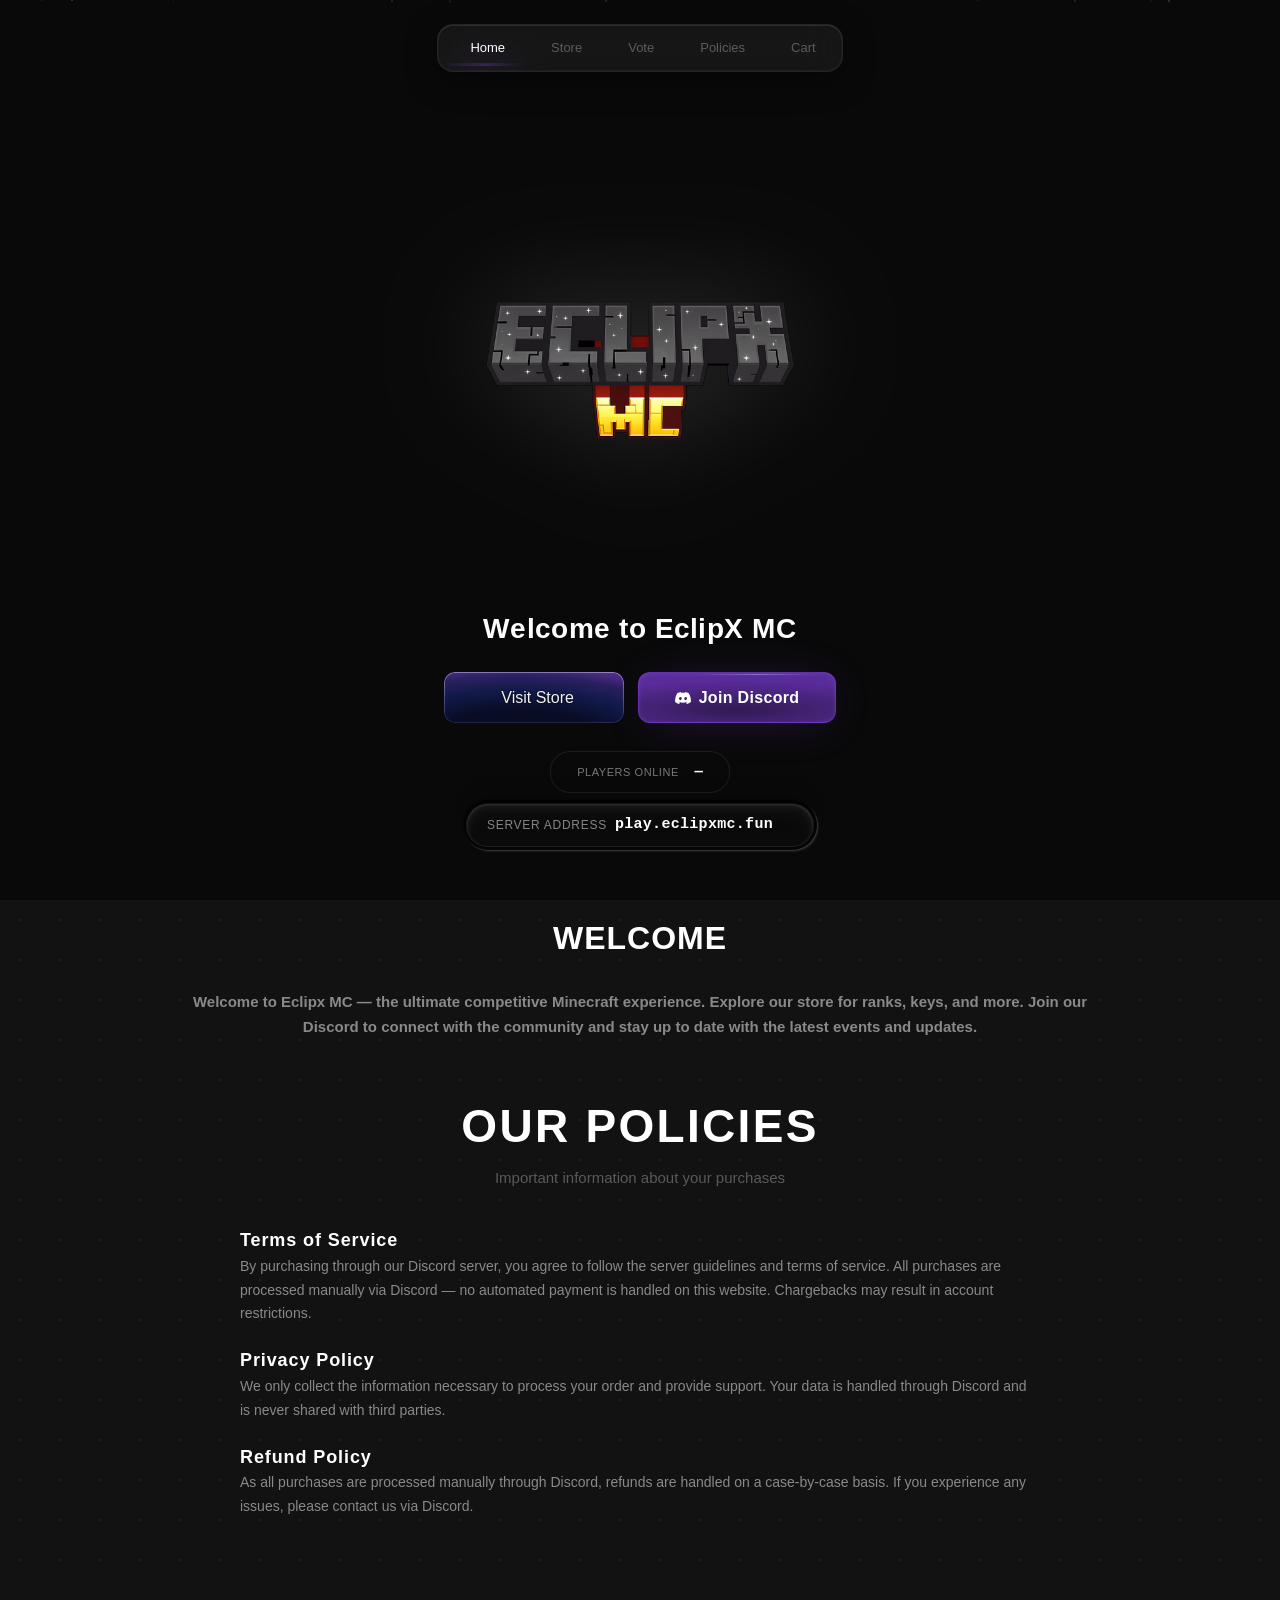
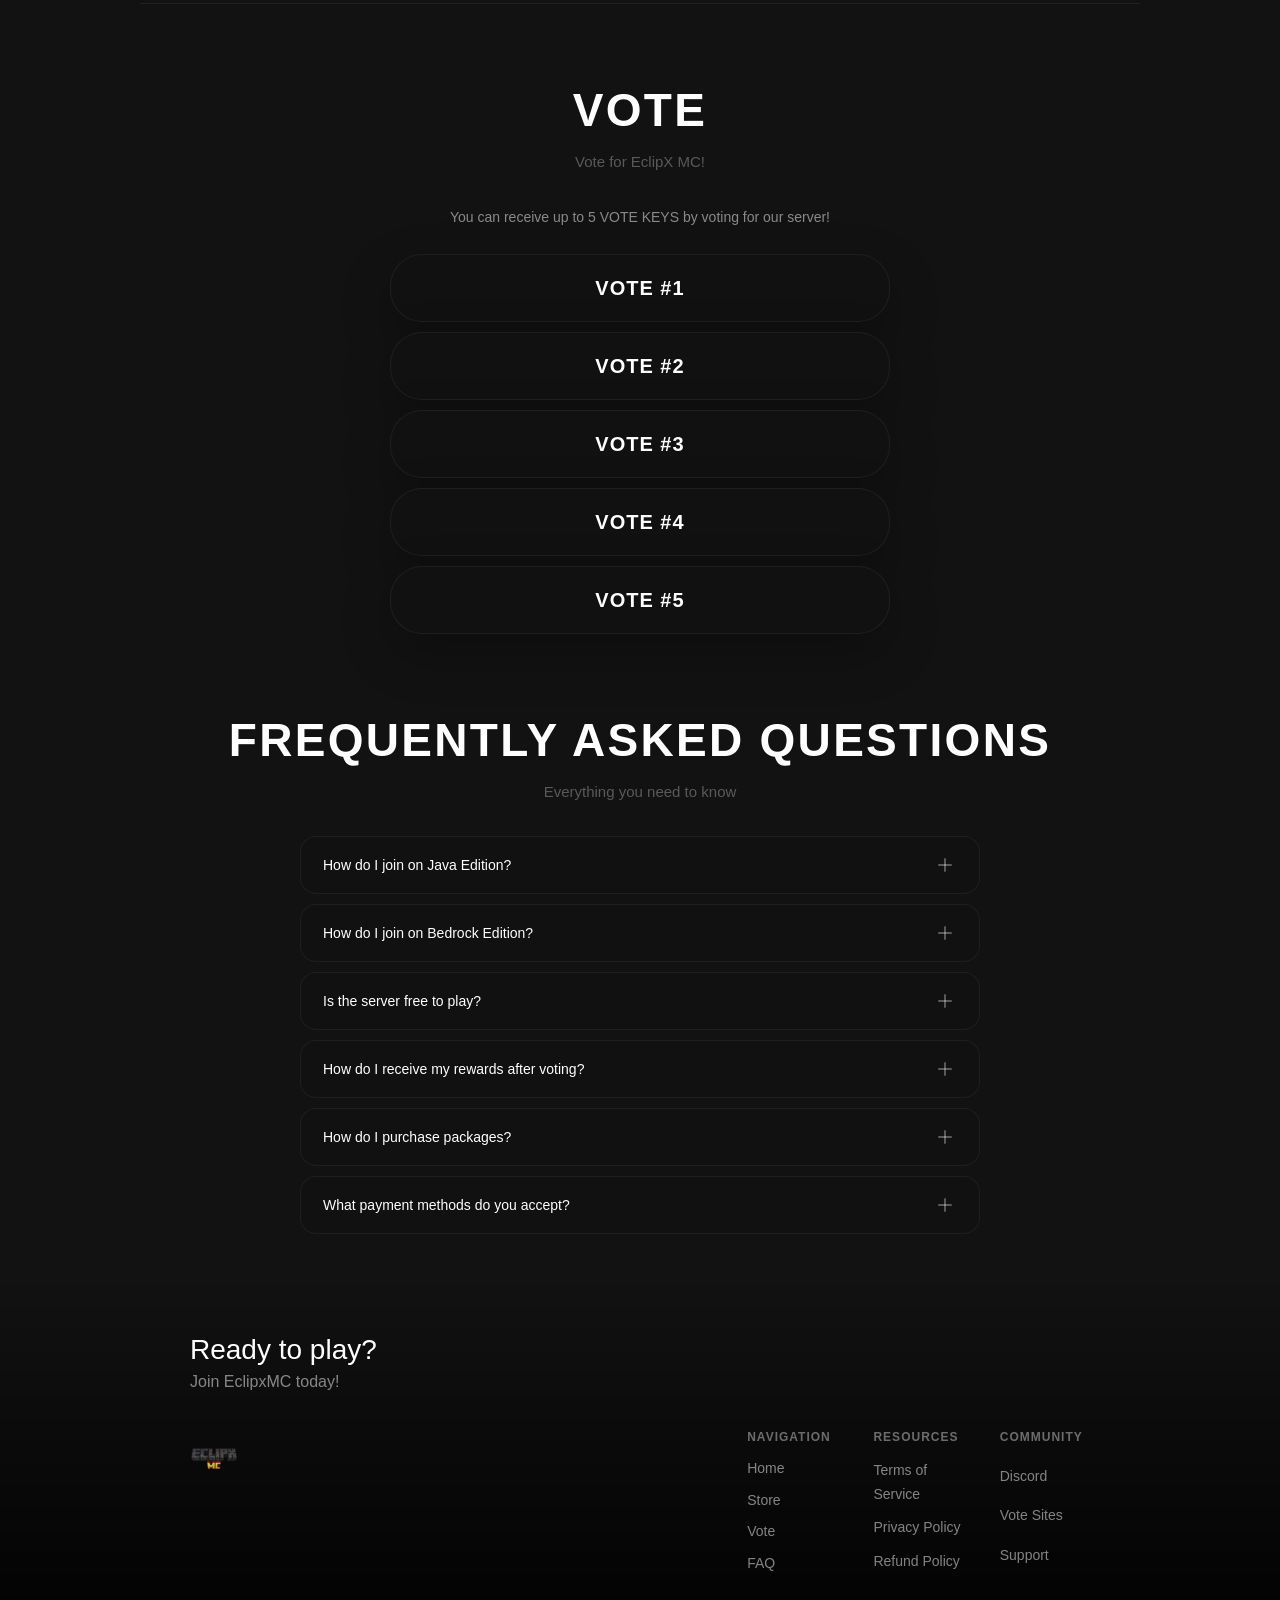
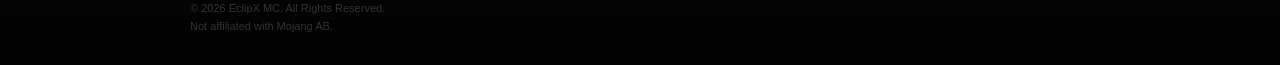
==== commit dbacb5d4: "Add mobile cart button and badge Introduce a mobile cart UI and wire up badge updates.  - HTML: Inse" ====
--- a/index.html
+++ b/index.html
@@ -43,8 +43,9 @@
       <ul class="spotlight-nav-list">
         <li><a href="#" class="spotlight-link active" data-index="0"><i class="ti ti-home"></i> <span class="link-text">Home</span></a></li>
         <li><a href="/store" class="spotlight-link" data-index="1"><i class="ti ti-shopping-cart"></i> <span class="link-text">Store</span></a></li>
-        <li><a href="#policies" class="spotlight-link" data-index="2"><i class="ti ti-file-text"></i> <span class="link-text">Policies</span></a></li>
-        <li><a href="/cart" class="spotlight-link" data-index="3"><i class="ti ti-basket"></i> <span class="link-text">Cart</span> <span class="cart-badge-nav" aria-label="Cart items">0</span></a></li>
+        <li><a href="#vote" class="spotlight-link" data-index="2"><i class="ti ti-star"></i> <span class="link-text">Vote</span></a></li>
+        <li><a href="#policies" class="spotlight-link" data-index="3"><i class="ti ti-file-text"></i> <span class="link-text">Policies</span></a></li>
+        <li><a href="/cart" class="spotlight-link" data-index="4"><i class="ti ti-basket"></i> <span class="link-text">Cart</span> <span class="cart-badge-nav" aria-label="Cart items">0</span></a></li>
       </ul>
       <div class="spotlight-glow" id="spotlightGlow"></div>
       <div class="spotlight-ambience" id="spotlightAmbience"></div>
@@ -52,19 +53,16 @@
   </div>
 
   <!-- MOBILE SIDEBAR -->
-  <button class="mobile-nav-toggle" type="button" aria-label="Toggle navigation">
-    <i class="ti ti-menu-2"></i>
-  </button>
   <div class="mobile-sidebar-overlay"></div>
   <aside class="mobile-sidebar">
     <header>
       <img src="assets/images/eclipxmc_logo.png" alt="Eclipx MC">
-      <span>Menu</span>
       <button class="close-btn" type="button" aria-label="Close navigation"><i class="ti ti-x"></i></button>
     </header>
     <nav>
       <a href="/" class="active"><i class="ti ti-home"></i> Home</a>
       <a href="/store"><i class="ti ti-shopping-cart"></i> Store</a>
+      <a href="#vote"><i class="ti ti-star"></i> Vote</a>
       <a href="#policies"><i class="ti ti-file-text"></i> Policies</a>
       <a href="/cart"><i class="ti ti-basket"></i> Cart</a>
     </nav>
@@ -133,6 +131,14 @@
         <i class="ti ti-copy ip-copy-icon" aria-hidden="true"></i>
       </div>
     </div>
+
+    <button class="mobile-nav-toggle" type="button" aria-label="Toggle navigation">
+      <i class="ti ti-menu-2"></i> Menu
+    </button>
+    <a href="/cart" class="mobile-cart-btn" aria-label="Cart">
+      <i class="ti ti-basket"></i>
+      <span class="mobile-cart-badge" aria-label="Cart items">0</span>
+    </a>
   </section>
 
   <!-- WELCOME / ABOUT SECTION -->
@@ -173,55 +179,26 @@
   <section class="vote-section" id="vote">
     <div class="vote-container">
       <div class="vote-content reveal">
-        <h2>Support the Server</h2>
-        <p class="section-sub">Vote daily to receive free in-game rewards!</p>
-
-        <div class="vote-layout">
-          <div class="vote-rewards-text reveal">
-            <i class="ti ti-key"></i> <strong>1x Vote Key</strong> — Open the Vote Crate for rare loot
-          </div>
-          <div class="vote-links">
-            <a href="#" class="vote-card card" target="_blank" rel="noopener">
-              <span class="vote-number">01</span>
-              <div class="vote-details">
-                <strong>Vote on Site #1</strong>
-                <span>Get instant rewards</span>
-              </div>
-              <i class="ti ti-external-link"></i>
-            </a>
-            <a href="#" class="vote-card card" target="_blank" rel="noopener">
-              <span class="vote-number">02</span>
-              <div class="vote-details">
-                <strong>Vote on Site #2</strong>
-                <span>Get instant rewards</span>
-              </div>
-              <i class="ti ti-external-link"></i>
-            </a>
-            <a href="#" class="vote-card card" target="_blank" rel="noopener">
-              <span class="vote-number">03</span>
-              <div class="vote-details">
-                <strong>Vote on Site #3</strong>
-                <span>Get instant rewards</span>
-              </div>
-              <i class="ti ti-external-link"></i>
-            </a>
-            <a href="#" class="vote-card card" target="_blank" rel="noopener">
-              <span class="vote-number">04</span>
-              <div class="vote-details">
-                <strong>Vote on Site #4</strong>
-                <span>Get instant rewards</span>
-              </div>
-              <i class="ti ti-external-link"></i>
-            </a>
-            <a href="#" class="vote-card card" target="_blank" rel="noopener">
-              <span class="vote-number">05</span>
-              <div class="vote-details">
-                <strong>Vote on Site #5</strong>
-                <span>Get instant rewards</span>
-              </div>
-              <i class="ti ti-external-link"></i>
-            </a>
-          </div>
+        <h2>Vote</h2>
+        <p class="section-sub">Vote for EclipX MC!</p>
+        <p class="vote-keys-info">You can receive up to 5 VOTE KEYS by voting for our server!</p>
+
+        <div class="vote-links">
+          <a href="#" class="vote-card card" target="_blank" rel="noopener">
+            <span class="vote-number">VOTE #1</span>
+          </a>
+          <a href="#" class="vote-card card" target="_blank" rel="noopener">
+            <span class="vote-number">VOTE #2</span>
+          </a>
+          <a href="#" class="vote-card card" target="_blank" rel="noopener">
+            <span class="vote-number">VOTE #3</span>
+          </a>
+          <a href="#" class="vote-card card" target="_blank" rel="noopener">
+            <span class="vote-number">VOTE #4</span>
+          </a>
+          <a href="#" class="vote-card card" target="_blank" rel="noopener">
+            <span class="vote-number">VOTE #5</span>
+          </a>
         </div>
       </div>
     </div>
--- a/assets/css/styles.css
+++ b/assets/css/styles.css
@@ -2018,30 +2018,11 @@
   padding: 0 20px !important;
 }
 
-.vote-rewards-text {
-  display: flex;
-  align-items: center;
-  justify-content: center;
-  gap: 8px;
+.vote-keys-info {
   font-size: 14px;
   color: var(--text-2);
-  margin-bottom: 12px;
-}
-
-.vote-rewards-text i {
-  font-size: 18px;
-  color: var(--accent);
-  flex-shrink: 0;
-}
-
-.vote-rewards-text strong {
-  color: var(--text);
-}
-
-.vote-layout {
-  display: flex;
-  flex-direction: column;
-  margin-top: 18px !important;
+  margin-bottom: 24px;
+  text-align: center;
 }
 
 .vote-links {
@@ -2055,11 +2036,10 @@
 .vote-card {
   display: flex;
   align-items: center;
-  gap: 10px;
-  padding: 12px 16px !important;
+  justify-content: center;
+  padding: 16px !important;
   text-decoration: none;
   transition: transform 0.5s var(--ease-smooth), border-color 0.5s var(--ease-smooth), background 0.5s var(--ease-smooth), box-shadow 0.5s var(--ease-smooth);
-  position: relative;
 }
 
 .vote-card:hover {
@@ -2073,45 +2053,13 @@
   font-family: var(--font-display);
   font-size: 20px;
   font-weight: 800;
-  color: rgba(255,255,255,0.08);
+  color: var(--text);
   transition: color 0.3s ease;
-  min-width: 28px;
+  letter-spacing: 1px;
 }
 
 .vote-card:hover .vote-number {
   color: var(--accent);
-}
-
-.vote-details {
-  flex: 1;
-}
-
-.vote-details strong {
-  display: block;
-  font-size: 14px;
-  color: var(--text);
-  margin-bottom: 2px;
-  transition: color 0.3s ease;
-}
-
-.vote-card:hover .vote-details strong {
-  color: var(--accent-dim);
-}
-
-.vote-details span {
-  font-size: 12px;
-  color: var(--text-2);
-}
-
-.vote-card i {
-  font-size: 16px;
-  color: var(--text-3);
-  transition: all 0.3s var(--ease-smooth);
-}
-
-.vote-card:hover i {
-  color: var(--accent);
-  transform: translateX(3px);
 }
 
 .vote-rewards {
@@ -3455,21 +3403,64 @@
   top: 12px;
   left: 12px;
   z-index: 1001;
-  width: 40px;
   height: 40px;
-  border-radius: 12px;
-  background: rgba(0, 0, 0, 0.4);
-  backdrop-filter: blur(10px);
-  -webkit-backdrop-filter: blur(10px);
-  border: 1px solid rgba(255, 255, 255, 0.1);
+  padding: 0 6px;
+  gap: 6px;
+  background: none;
+  border: none;
   color: #fff;
   align-items: center;
-  justify-content: center;
   cursor: pointer;
+  font-family: var(--font);
+  font-size: 14px;
+  font-weight: 500;
 }
 
 .mobile-nav-toggle i {
   font-size: 22px;
+}
+
+.mobile-cart-btn {
+  display: none;
+  position: fixed;
+  top: 12px;
+  right: 12px;
+  z-index: 1001;
+  height: 40px;
+  width: 40px;
+  align-items: center;
+  justify-content: center;
+  background: none;
+  border: none;
+  color: #fff;
+  text-decoration: none;
+}
+
+.mobile-cart-btn i {
+  font-size: 22px;
+}
+
+.mobile-cart-badge {
+  display: none;
+  align-items: center;
+  justify-content: center;
+  min-width: 16px;
+  height: 16px;
+  padding: 0 4px;
+  border-radius: 8px;
+  background: var(--accent);
+  color: #fff;
+  font-size: 9px;
+  font-weight: 700;
+  line-height: 1;
+  position: absolute;
+  top: 2px;
+  right: 2px;
+}
+
+.hero .mobile-nav-toggle,
+.hero .mobile-cart-btn {
+  position: absolute;
 }
 
 .mobile-sidebar-overlay {
@@ -3511,6 +3502,10 @@
   transform: translateX(0);
 }
 
+.mobile-nav-toggle.hidden {
+  display: none;
+}
+
 .mobile-sidebar header {
   display: flex;
   align-items: center;
@@ -3521,16 +3516,12 @@
 }
 
 .mobile-sidebar header img {
-  height: 22px;
-  width: 22px;
-}
-
-.mobile-sidebar header span {
-  font-size: 16px;
-  font-weight: 500;
-  color: rgba(255, 255, 255, 0.95);
-  letter-spacing: 0.5px;
-}
+  height: 24px;
+  width: auto;
+  object-fit: contain;
+}
+
+
 
 .mobile-sidebar header button {
   margin-left: auto;
@@ -3589,6 +3580,10 @@
     display: flex;
   }
 
+  .mobile-cart-btn {
+    display: flex;
+  }
+
   .mobile-sidebar-overlay {
     display: block;
   }
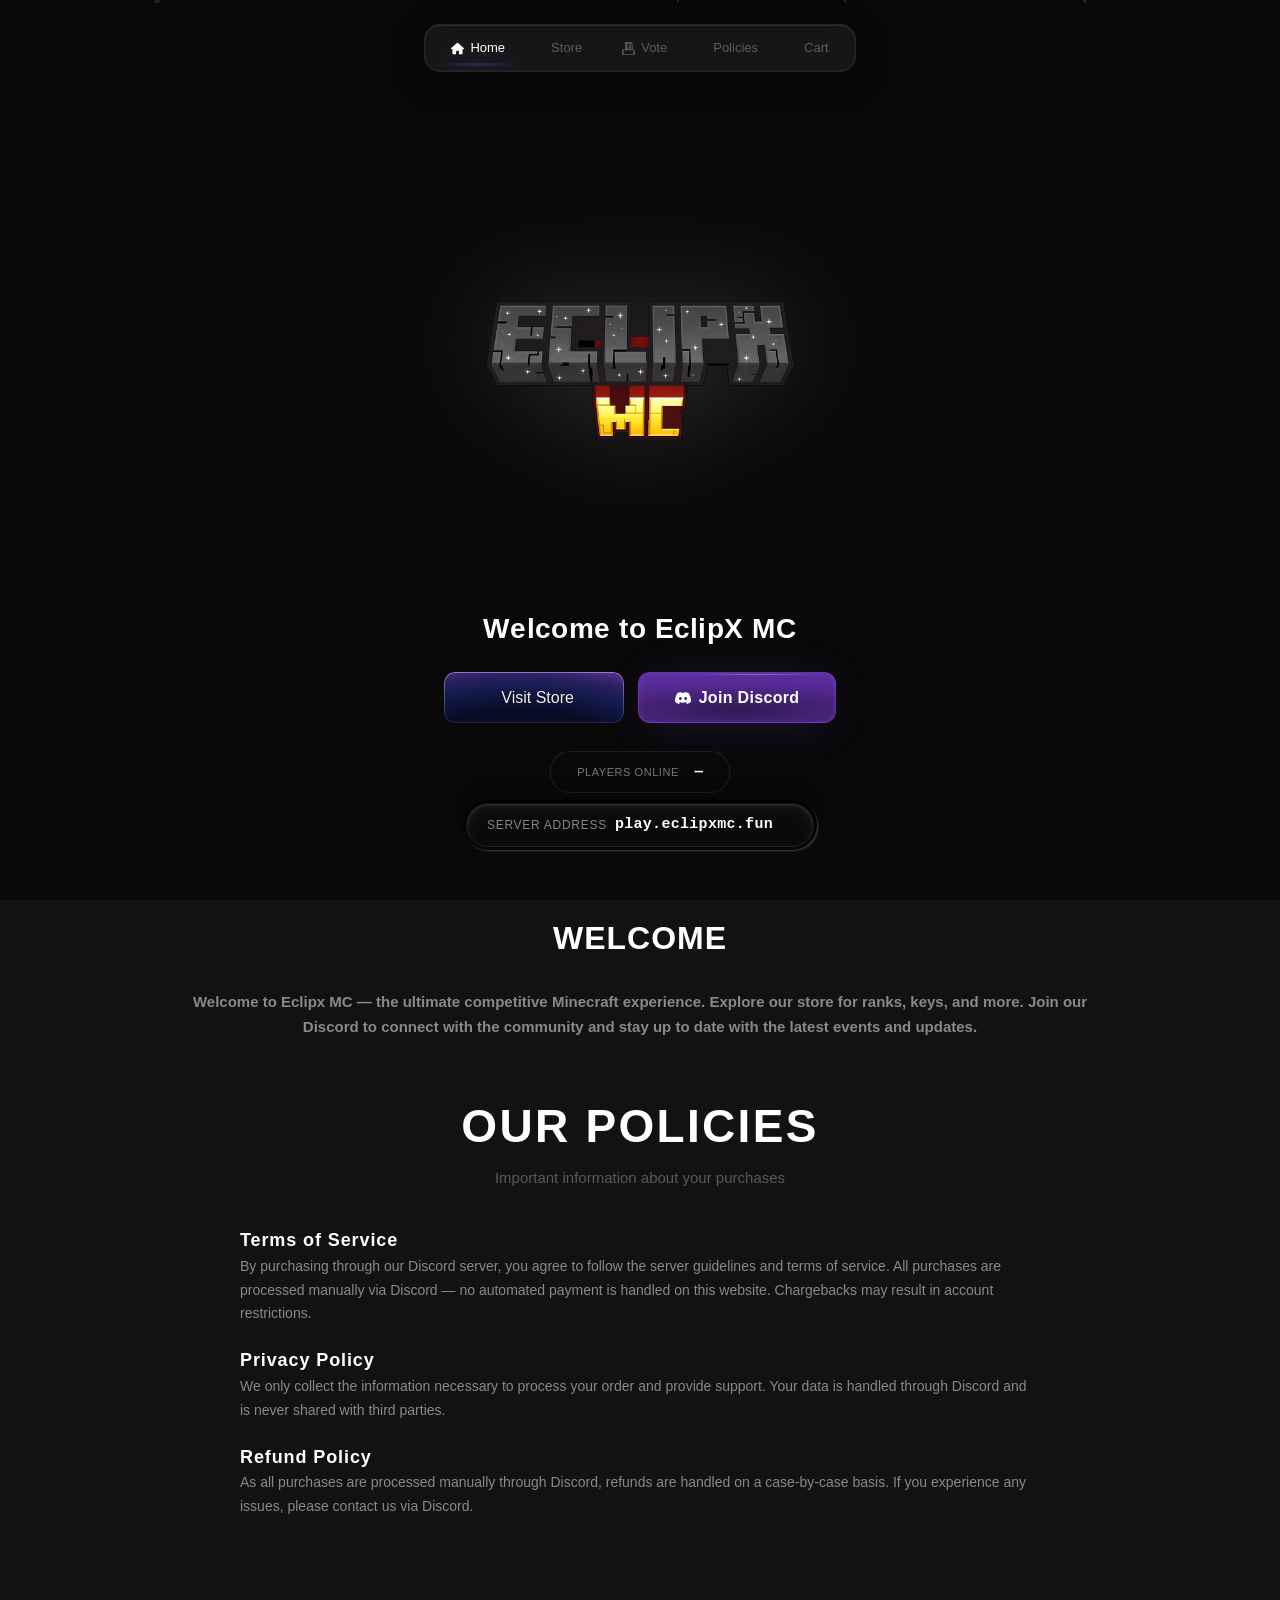
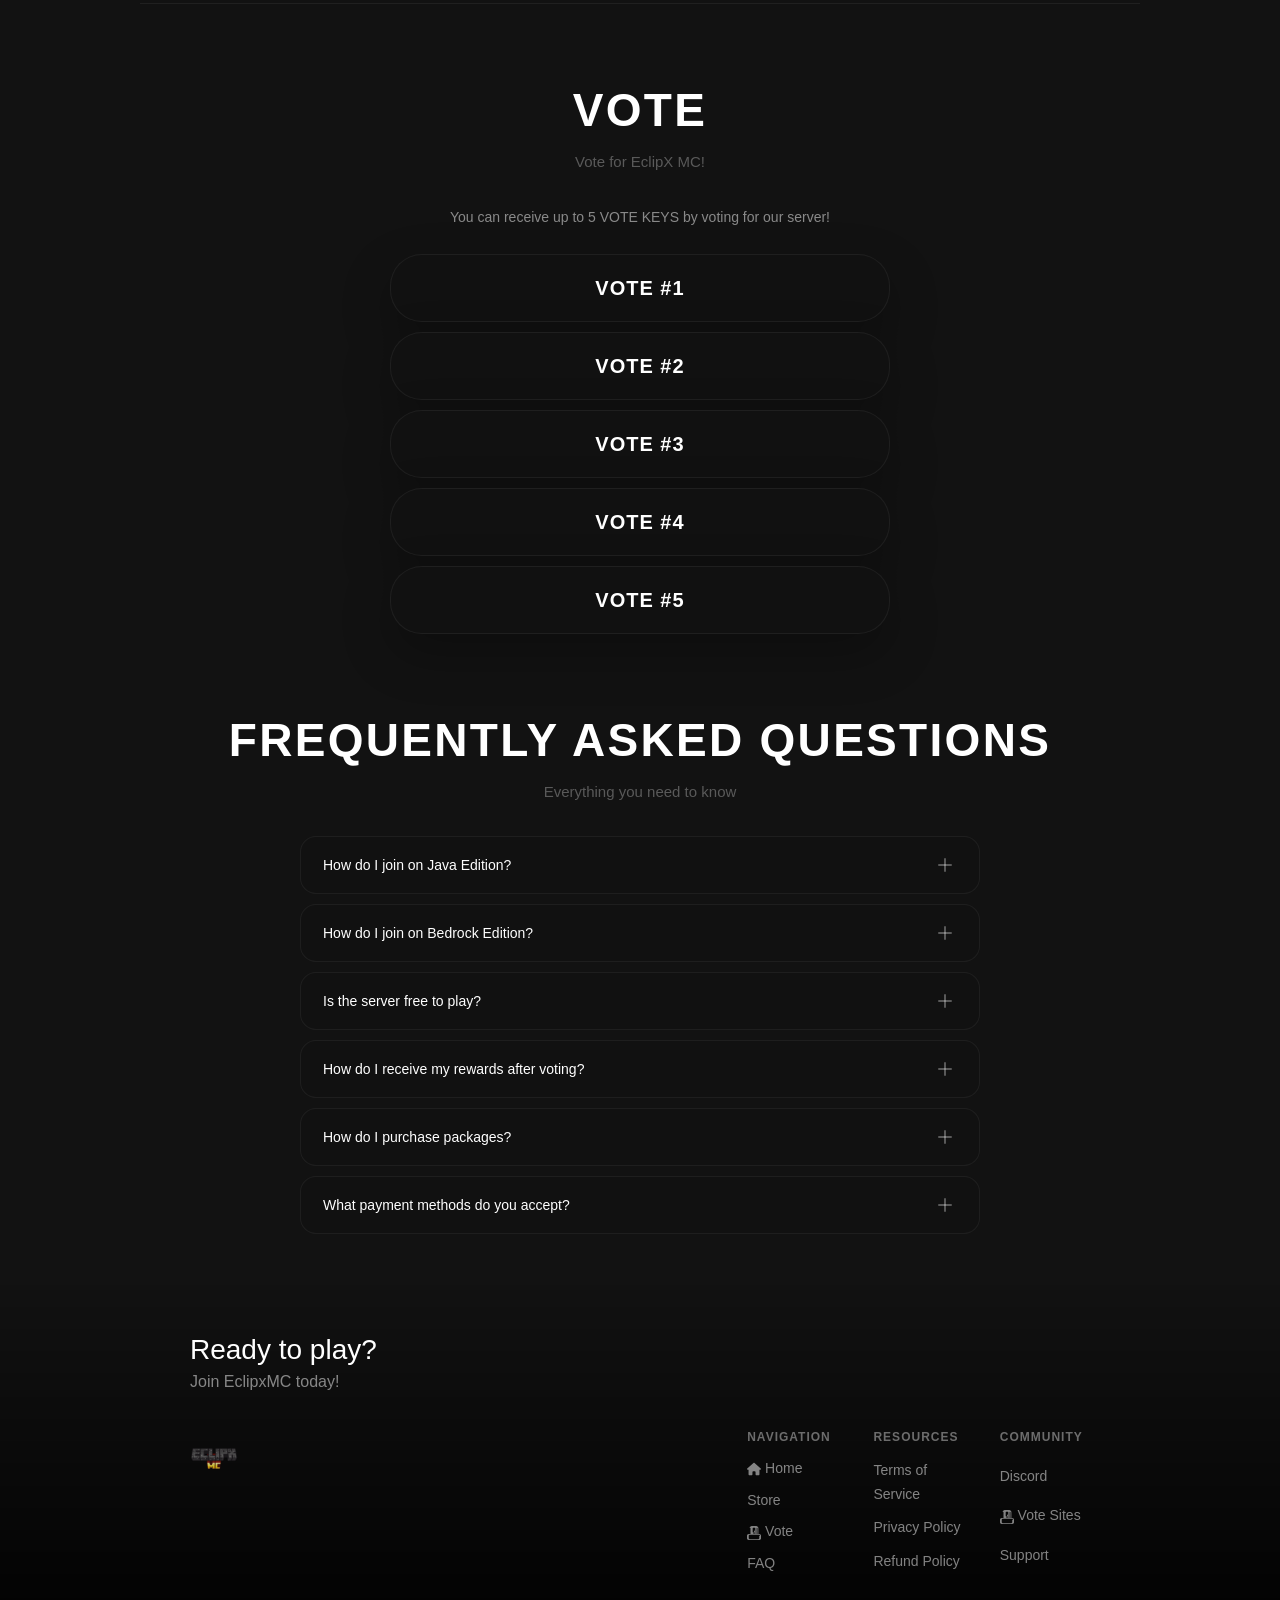
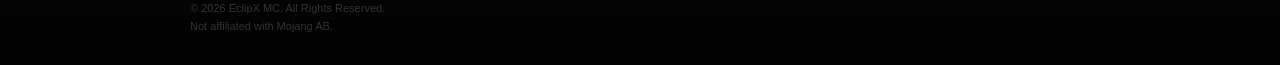
==== commit 46d553ce: "Add currency switcher and inline SVG icons Refactor currency switcher to support multiple instances " ====
--- a/index.html
+++ b/index.html
@@ -41,11 +41,11 @@
   <div class="spotlight-nav-wrapper">
     <nav class="spotlight-nav" id="spotlightNav" role="navigation" aria-label="Main navigation">
       <ul class="spotlight-nav-list">
-        <li><a href="#" class="spotlight-link active" data-index="0"><i class="ti ti-home"></i> <span class="link-text">Home</span></a></li>
-        <li><a href="/store" class="spotlight-link" data-index="1"><i class="ti ti-shopping-cart"></i> <span class="link-text">Store</span></a></li>
-        <li><a href="#vote" class="spotlight-link" data-index="2"><i class="ti ti-star"></i> <span class="link-text">Vote</span></a></li>
+        <li><a href="#" class="spotlight-link active" data-index="0"><svg class="fa-icon" viewBox="0 0 576 512" fill="currentColor"><path d="M575.8 255.5c0 18-15 32.1-32 32.1h-32l.7 160.2c0 2.7-.2 5.4-.5 8.1V472c0 22.1-17.9 40-40 40H456c-1.1 0-2.2 0-3.3-.1c-1.4 .1-2.8 .1-4.2 .1H416 392c-22.1 0-40-17.9-40-40V448 384c0-17.7-14.3-32-32-32H256c-17.7 0-32 14.3-32 32v64 24c0 22.1-17.9 40-40 40H160 128.1c-1.5 0-3-.1-4.5-.2c-1.2 .1-2.4 .2-3.6 .2H104c-22.1 0-40-17.9-40-40V360c0-.9 0-1.9 .1-2.8V287.6H32c-18 0-32-14-32-32.1c0-9 3-17 10-24L266.4 8c7-7 15-8 22-8s15 2 21 7L564.8 231.5c8 7 12 15 11 24z"/></svg> <span class="link-text">Home</span></a></li>
+        <li><a href="/store" class="spotlight-link" data-index="1"><i class="ti ti-building-store"></i> <span class="link-text">Store</span></a></li>
+        <li><a href="#vote" class="spotlight-link" data-index="2"><svg class="fa-icon" viewBox="0 0 512 512" fill="currentColor"><path d="M96 80V288H64c-35.3 0-64 28.7-64 64v96c0 35.3 28.7 64 64 64H448c35.3 0 64-28.7 64-64V352c0-35.3-28.7-64-64-64H416V80c0-44.2-35.8-80-80-80H176c-44.2 0-80 35.8-80 80zM272 288H240V224h32v64zm48 0H288V176c0-8.8-7.2-16-16-16s-16 7.2-16 16V224H208V80c0-8.8 7.2-16 16-16H288c8.8 0 16 7.2 16 16V288zM128 80V288H96V80c0-8.8 7.2-16 16-16s16 7.2 16 16zM384 288H352V80c0-8.8 7.2-16 16-16s16 7.2 16 16V288zm64 64v96c0 17.7-14.3 32-32 32H96c-17.7 0-32-14.3-32-32V352c0-17.7 14.3-32 32-32H448c17.7 0 32 14.3 32 32z"/></svg> <span class="link-text">Vote</span></a></li>
         <li><a href="#policies" class="spotlight-link" data-index="3"><i class="ti ti-file-text"></i> <span class="link-text">Policies</span></a></li>
-        <li><a href="/cart" class="spotlight-link" data-index="4"><i class="ti ti-basket"></i> <span class="link-text">Cart</span> <span class="cart-badge-nav" aria-label="Cart items">0</span></a></li>
+        <li><a href="/cart" class="spotlight-link" data-index="4"><i class="ti ti-shopping-cart"></i> <span class="link-text">Cart</span> <span class="cart-badge-nav" aria-label="Cart items">0</span></a></li>
       </ul>
       <div class="spotlight-glow" id="spotlightGlow"></div>
       <div class="spotlight-ambience" id="spotlightAmbience"></div>
@@ -60,13 +60,23 @@
       <button class="close-btn" type="button" aria-label="Close navigation"><i class="ti ti-x"></i></button>
     </header>
     <nav>
-      <a href="/" class="active"><i class="ti ti-home"></i> Home</a>
-      <a href="/store"><i class="ti ti-shopping-cart"></i> Store</a>
-      <a href="#vote"><i class="ti ti-star"></i> Vote</a>
+      <a href="/" class="active"><svg class="fa-icon" viewBox="0 0 576 512" fill="currentColor"><path d="M575.8 255.5c0 18-15 32.1-32 32.1h-32l.7 160.2c0 2.7-.2 5.4-.5 8.1V472c0 22.1-17.9 40-40 40H456c-1.1 0-2.2 0-3.3-.1c-1.4 .1-2.8 .1-4.2 .1H416 392c-22.1 0-40-17.9-40-40V448 384c0-17.7-14.3-32-32-32H256c-17.7 0-32 14.3-32 32v64 24c0 22.1-17.9 40-40 40H160 128.1c-1.5 0-3-.1-4.5-.2c-1.2 .1-2.4 .2-3.6 .2H104c-22.1 0-40-17.9-40-40V360c0-.9 0-1.9 .1-2.8V287.6H32c-18 0-32-14-32-32.1c0-9 3-17 10-24L266.4 8c7-7 15-8 22-8s15 2 21 7L564.8 231.5c8 7 12 15 11 24z"/></svg> Home</a>
+      <a href="/store"><i class="ti ti-building-store"></i> Store</a>
+      <a href="#vote"><svg class="fa-icon" viewBox="0 0 512 512" fill="currentColor"><path d="M96 80V288H64c-35.3 0-64 28.7-64 64v96c0 35.3 28.7 64 64 64H448c35.3 0 64-28.7 64-64V352c0-35.3-28.7-64-64-64H416V80c0-44.2-35.8-80-80-80H176c-44.2 0-80 35.8-80 80zM272 288H240V224h32v64zm48 0H288V176c0-8.8-7.2-16-16-16s-16 7.2-16 16V224H208V80c0-8.8 7.2-16 16-16H288c8.8 0 16 7.2 16 16V288zM128 80V288H96V80c0-8.8 7.2-16 16-16s16 7.2 16 16zM384 288H352V80c0-8.8 7.2-16 16-16s16 7.2 16 16V288zm64 64v96c0 17.7-14.3 32-32 32H96c-17.7 0-32-14.3-32-32V352c0-17.7 14.3-32 32-32H448c17.7 0 32 14.3 32 32z"/></svg> Vote</a>
       <a href="#policies"><i class="ti ti-file-text"></i> Policies</a>
-      <a href="/cart"><i class="ti ti-basket"></i> Cart</a>
+      <a href="/cart"><i class="ti ti-shopping-cart"></i> Cart</a>
     </nav>
   </aside>
+
+  <div class="mobile-nav-bar">
+    <button class="mobile-nav-toggle" type="button" aria-label="Toggle navigation">
+      <i class="ti ti-menu-2"></i> Menu
+    </button>
+    <a href="/cart" class="mobile-cart-btn" aria-label="Cart">
+      <i class="ti ti-shopping-cart"></i>
+      <span class="mobile-cart-badge" aria-label="Cart items">0</span>
+    </a>
+  </div>
 
   <!-- PRODUCT DETAIL MODAL -->
   <div id="productModal" class="modal">
@@ -110,7 +120,7 @@
         <a href="/store" class="rg-button">
           <span class="rg-shine"><span></span></span>
           <span class="rg-bg"></span>
-          <span class="rg-label"><i class="ti ti-shopping-cart"></i> Visit Store</span>
+          <span class="rg-label"><i class="ti ti-building-store"></i> Visit Store</span>
         </a>
         <a href="https://dsc.gg/eclipxmc/" class="candy-btn">
           <svg xmlns="http://www.w3.org/2000/svg" viewBox="0 0 127.14 96.36" fill="currentColor" width="16" height="12" aria-hidden="true"><path d="M107.7,8.07A105.15,105.15,0,0,0,81.47,0a72.06,72.06,0,0,0-3.36,6.83A97.68,97.68,0,0,0,49,6.83,72.37,72.37,0,0,0,45.64,0,105.89,105.89,0,0,0,19.39,8.09C2.79,32.65-1.71,56.6.54,80.21h0A105.73,105.73,0,0,0,32.71,96.36,77.7,77.7,0,0,0,39.6,85.25a68.42,68.42,0,0,1-10.85-5.18c.91-.66,1.8-1.34,2.66-2a75.57,75.57,0,0,0,64.32,0c.87.71,1.76,1.39,2.66,2a68.68,68.68,0,0,1-10.87,5.19,77,77,0,0,0,6.89,11.1A105.25,105.25,0,0,0,126.6,80.22h0C129.24,52.84,122.09,29.11,107.7,8.07ZM42.45,65.69C36.18,65.69,31,60,31,53s5-12.74,11.43-12.74S54,46,53.89,53,48.84,65.69,42.45,65.69Zm42.24,0C78.41,65.69,73.25,60,73.25,53s5-12.74,11.44-12.74S96.23,46,96.12,53,91.08,65.69,84.69,65.69Z"/></svg>
@@ -131,14 +141,6 @@
         <i class="ti ti-copy ip-copy-icon" aria-hidden="true"></i>
       </div>
     </div>
-
-    <button class="mobile-nav-toggle" type="button" aria-label="Toggle navigation">
-      <i class="ti ti-menu-2"></i> Menu
-    </button>
-    <a href="/cart" class="mobile-cart-btn" aria-label="Cart">
-      <i class="ti ti-basket"></i>
-      <span class="mobile-cart-badge" aria-label="Cart items">0</span>
-    </a>
   </section>
 
   <!-- WELCOME / ABOUT SECTION -->
@@ -292,9 +294,9 @@
           <nav class="footer-nav">
             <ul>
               <li><h4>NAVIGATION</h4></li>
-              <li><a href="#"><i class="ti ti-home"></i> Home</a></li>
-              <li><a href="/store"><i class="ti ti-shopping-cart"></i> Store</a></li>
-              <li><a href="#vote"><i class="ti ti-star"></i> Vote</a></li>
+              <li><a href="#"><svg class="fa-icon" viewBox="0 0 576 512" fill="currentColor"><path d="M575.8 255.5c0 18-15 32.1-32 32.1h-32l.7 160.2c0 2.7-.2 5.4-.5 8.1V472c0 22.1-17.9 40-40 40H456c-1.1 0-2.2 0-3.3-.1c-1.4 .1-2.8 .1-4.2 .1H416 392c-22.1 0-40-17.9-40-40V448 384c0-17.7-14.3-32-32-32H256c-17.7 0-32 14.3-32 32v64 24c0 22.1-17.9 40-40 40H160 128.1c-1.5 0-3-.1-4.5-.2c-1.2 .1-2.4 .2-3.6 .2H104c-22.1 0-40-17.9-40-40V360c0-.9 0-1.9 .1-2.8V287.6H32c-18 0-32-14-32-32.1c0-9 3-17 10-24L266.4 8c7-7 15-8 22-8s15 2 21 7L564.8 231.5c8 7 12 15 11 24z"/></svg> Home</a></li>
+              <li><a href="/store"><i class="ti ti-building-store"></i> Store</a></li>
+              <li><a href="#vote"><svg class="fa-icon" viewBox="0 0 512 512" fill="currentColor"><path d="M96 80V288H64c-35.3 0-64 28.7-64 64v96c0 35.3 28.7 64 64 64H448c35.3 0 64-28.7 64-64V352c0-35.3-28.7-64-64-64H416V80c0-44.2-35.8-80-80-80H176c-44.2 0-80 35.8-80 80zM272 288H240V224h32v64zm48 0H288V176c0-8.8-7.2-16-16-16s-16 7.2-16 16V224H208V80c0-8.8 7.2-16 16-16H288c8.8 0 16 7.2 16 16V288zM128 80V288H96V80c0-8.8 7.2-16 16-16s16 7.2 16 16zM384 288H352V80c0-8.8 7.2-16 16-16s16 7.2 16 16V288zm64 64v96c0 17.7-14.3 32-32 32H96c-17.7 0-32-14.3-32-32V352c0-17.7 14.3-32 32-32H448c17.7 0 32 14.3 32 32z"/></svg> Vote</a></li>
               <li><a href="#faq"><i class="ti ti-question-mark"></i> FAQ</a></li>
             </ul>
             <ul>
@@ -306,7 +308,7 @@
             <ul>
               <li><h4>COMMUNITY</h4></li>
               <li><a href="https://dsc.gg/eclipxmc/"><i class="ti ti-brand-discord"></i> Discord</a></li>
-              <li><a href="#vote"><i class="ti ti-star"></i> Vote Sites</a></li>
+              <li><a href="#vote"><svg class="fa-icon" viewBox="0 0 512 512" fill="currentColor"><path d="M96 80V288H64c-35.3 0-64 28.7-64 64v96c0 35.3 28.7 64 64 64H448c35.3 0 64-28.7 64-64V352c0-35.3-28.7-64-64-64H416V80c0-44.2-35.8-80-80-80H176c-44.2 0-80 35.8-80 80zM272 288H240V224h32v64zm48 0H288V176c0-8.8-7.2-16-16-16s-16 7.2-16 16V224H208V80c0-8.8 7.2-16 16-16H288c8.8 0 16 7.2 16 16V288zM128 80V288H96V80c0-8.8 7.2-16 16-16s16 7.2 16 16zM384 288H352V80c0-8.8 7.2-16 16-16s16 7.2 16 16V288zm64 64v96c0 17.7-14.3 32-32 32H96c-17.7 0-32-14.3-32-32V352c0-17.7 14.3-32 32-32H448c17.7 0 32 14.3 32 32z"/></svg> Vote Sites</a></li>
               <li><a href="https://dsc.gg/eclipxmc/"><i class="ti ti-headset"></i> Support</a></li>
             </ul>
           </nav>
--- a/assets/css/styles.css
+++ b/assets/css/styles.css
@@ -2784,6 +2784,13 @@
   stroke-linejoin: round;
 }
 
+.fa-icon {
+  width: 1em;
+  height: 1em;
+  vertical-align: middle;
+  display: inline-block;
+}
+
 @media (max-width: 768px) {
   .currency-switcher-btn {
     padding: 5px 10px;
@@ -3397,12 +3404,19 @@
 }
 
 /* ━━ MOBILE SIDEBAR ━━ */
-.mobile-nav-toggle {
+.mobile-nav-bar {
   display: none;
   position: fixed;
   top: 12px;
   left: 12px;
+  right: 12px;
   z-index: 1001;
+  justify-content: space-between;
+  pointer-events: none;
+}
+
+.mobile-nav-toggle {
+  display: flex;
   height: 40px;
   padding: 0 6px;
   gap: 6px;
@@ -3414,6 +3428,7 @@
   font-family: var(--font);
   font-size: 14px;
   font-weight: 500;
+  pointer-events: auto;
 }
 
 .mobile-nav-toggle i {
@@ -3421,11 +3436,7 @@
 }
 
 .mobile-cart-btn {
-  display: none;
-  position: fixed;
-  top: 12px;
-  right: 12px;
-  z-index: 1001;
+  display: flex;
   height: 40px;
   width: 40px;
   align-items: center;
@@ -3434,6 +3445,9 @@
   border: none;
   color: #fff;
   text-decoration: none;
+  pointer-events: auto;
+  position: relative;
+  margin-left: auto;
 }
 
 .mobile-cart-btn i {
@@ -3456,11 +3470,6 @@
   position: absolute;
   top: 2px;
   right: 2px;
-}
-
-.hero .mobile-nav-toggle,
-.hero .mobile-cart-btn {
-  position: absolute;
 }
 
 .mobile-sidebar-overlay {
@@ -3576,12 +3585,31 @@
     display: none;
   }
 
-  .mobile-nav-toggle {
+  .mobile-nav-bar {
     display: flex;
   }
 
-  .mobile-cart-btn {
-    display: flex;
+  .desktop-currency-switcher {
+    display: none;
+  }
+
+  .mobile-nav-bar .currency-switcher-btn {
+    background: none;
+    border: none;
+    padding: 4px 6px;
+    min-width: auto;
+  }
+
+  .mobile-nav-bar .currency-icon {
+    width: 14px;
+    height: 14px;
+  }
+
+  .mobile-nav-bar .currency-switcher-dropdown {
+    bottom: auto;
+    top: calc(100% + 8px);
+    right: 0;
+    left: auto;
   }
 
   .mobile-sidebar-overlay {
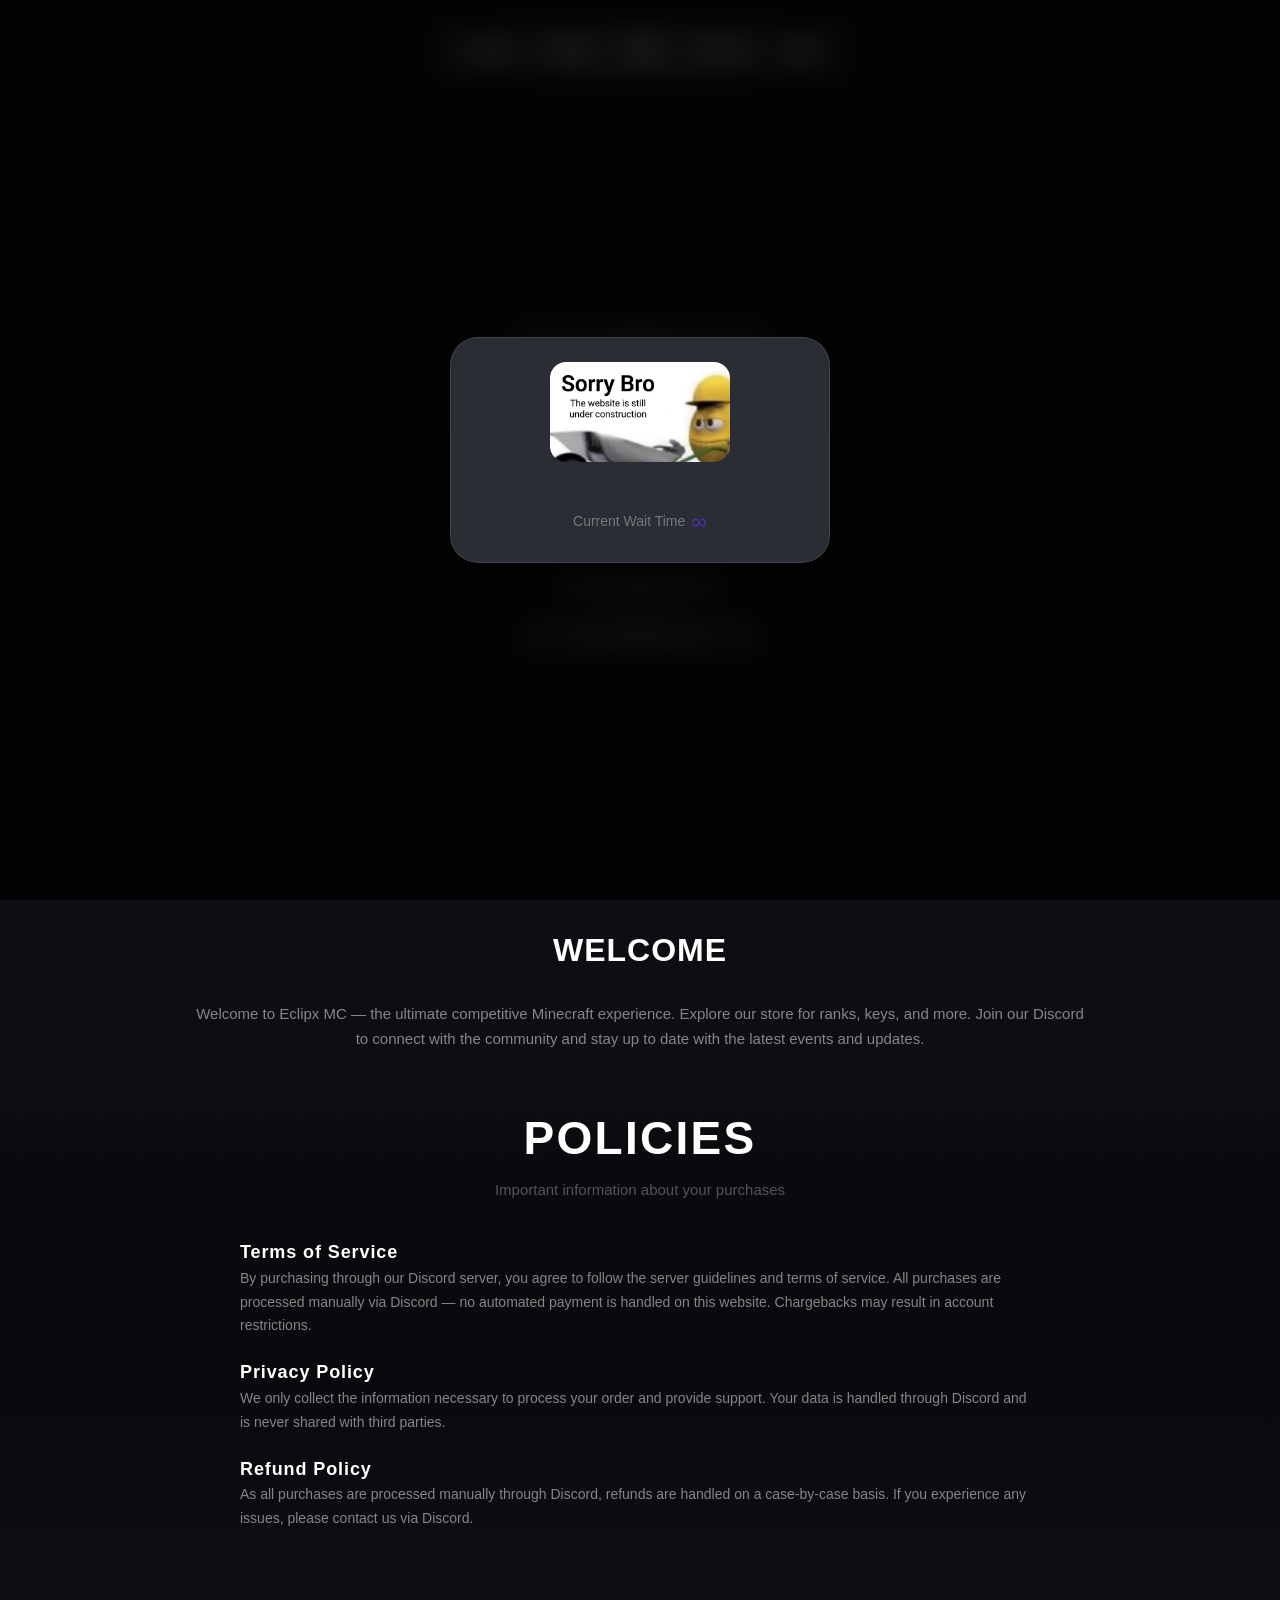
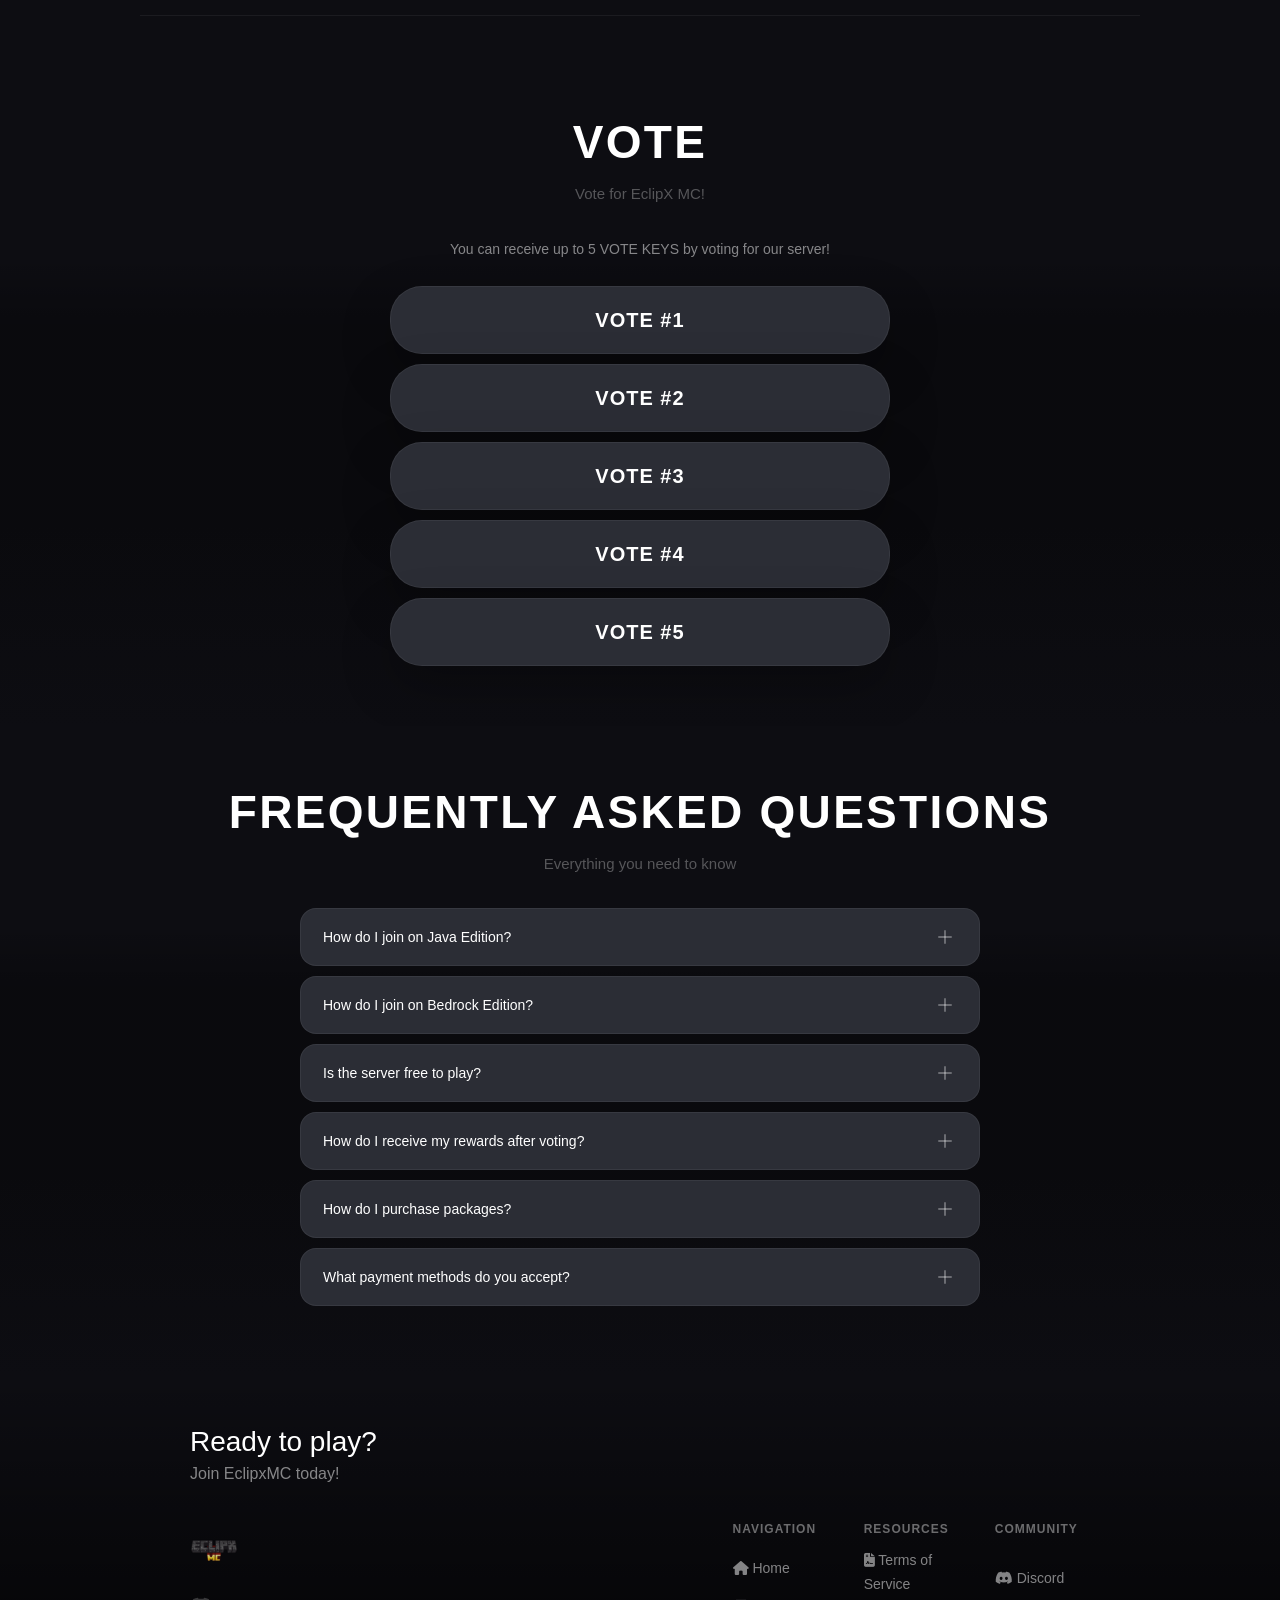
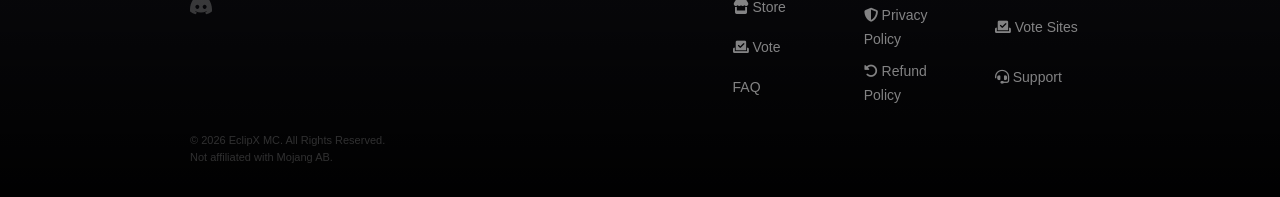
==== commit 719ed3bb: "Add maintenance modal and mobile sidebar icons Introduce a maintenance overlay/modal (markup in inde" ====
--- a/index.html
+++ b/index.html
@@ -7,7 +7,7 @@
   <meta name="keywords" content="Minecraft, server, OneBlock, EclipX MC, gaming, store" />
   <meta http-equiv="X-Content-Type-Options" content="nosniff">
   <meta http-equiv="Referrer-Policy" content="strict-origin-when-cross-origin">
-  <meta http-equiv="Content-Security-Policy" content="default-src 'self'; script-src 'self'; style-src 'self' 'unsafe-inline' https://fonts.googleapis.com https://cdn.jsdelivr.net; img-src 'self' https://mc-heads.net https://cdn.pixabay.com data:; font-src 'self' https://fonts.gstatic.com https://cdn.jsdelivr.net; connect-src 'self' https://cdn.jsdelivr.net https://api.mcsrvstat.us; media-src 'self'; object-src 'none'; frame-src 'none'; base-uri 'self';">
+  <meta http-equiv="Content-Security-Policy" content="default-src 'self'; script-src 'self'; style-src 'self' 'unsafe-inline' https://fonts.googleapis.com https://cdn.jsdelivr.net https://cdnjs.cloudflare.com; img-src 'self' https://mc-heads.net https://cdn.pixabay.com data:; font-src 'self' https://fonts.gstatic.com https://cdn.jsdelivr.net https://cdnjs.cloudflare.com; connect-src 'self' https://cdn.jsdelivr.net https://api.mcsrvstat.us; media-src 'self'; object-src 'none'; frame-src 'none'; base-uri 'self';">
 
   <!-- Open Graph -->
   <meta property="og:title" content="Eclipx MC" />
@@ -24,16 +24,62 @@
   <link rel="stylesheet" href="assets/css/styles.css?v=1" />
   <!-- TABLER ICONS -->
   <link rel="stylesheet" href="https://cdn.jsdelivr.net/npm/@tabler/icons-webfont@3.2.0/dist/tabler-icons.min.css" crossorigin="anonymous">
+  <link rel="stylesheet" href="https://cdnjs.cloudflare.com/ajax/libs/font-awesome/6.5.1/css/all.min.css" crossorigin="anonymous">
 </head>
 <body>
 
-  <!-- PRELOADER -->
-  <div id="preloader" class="preloader">
-    <div class="preloader-content">
-      <div class="preloader-logo-wrapper">
-        <img src="assets/images/eclipxmc_logo.png" alt="EclipX MC" class="preloader-logo">
-      </div>
-      <div class="preloader-spinner"></div>
+  <!-- MAINTENANCE POPUP -->
+  <div class="maintenance-overlay" id="maintenanceOverlay">
+    <div class="maintenance-modal">
+      <div class="maintenance-image">
+        <img src="assets/images/under_construction.jpg" alt="">
+      </div>
+      <p>Current Wait Time <span class="infinity-symbol">&infin;</span></p>
+    </div>
+  </div>
+
+  <!-- SKELETON LOADER -->
+  <div id="skeletonLoader" class="skeleton-loader">
+    <div class="skeleton-loader-inner">
+      <!-- DESKTOP SKELETON -->
+      <div class="skeleton-desktop">
+        <div style="padding:24px 20px 0;display:flex;justify-content:center">
+          <div class="skeleton skeleton-nav" style="display:flex;align-items:center;justify-content:center;gap:10px;padding:0 16px;height:54px">
+            <div class="skeleton skeleton-pill" style="width:70px"></div>
+            <div class="skeleton skeleton-pill" style="width:70px"></div>
+            <div class="skeleton skeleton-pill" style="width:60px"></div>
+            <div class="skeleton skeleton-pill" style="width:80px"></div>
+            <div class="skeleton skeleton-pill" style="width:55px"></div>
+          </div>
+        </div>
+        <div style="flex:1;display:flex;flex-direction:column;align-items:center;justify-content:center;padding:0 24px">
+          <div class="skeleton skeleton-logo"></div>
+          <div class="skeleton skeleton-text" style="width:280px;margin:48px 0 28px"></div>
+          <div style="display:flex;gap:14px">
+            <div class="skeleton skeleton-btn" style="width:170px"></div>
+            <div class="skeleton skeleton-btn" style="width:170px"></div>
+          </div>
+          <div class="skeleton skeleton-badge" style="width:180px;margin:28px auto 10px"></div>
+          <div class="skeleton skeleton-badge" style="width:240px"></div>
+        </div>
+      </div>
+      <!-- MOBILE SKELETON -->
+      <div class="skeleton-mobile">
+        <div style="padding:12px;display:flex;align-items:center;justify-content:space-between">
+          <div class="skeleton skeleton-pill" style="width:70px;height:34px"></div>
+          <div class="skeleton skeleton-pill" style="width:34px;height:34px"></div>
+        </div>
+        <div style="flex:1;display:flex;flex-direction:column;align-items:center;justify-content:center;padding:0 20px">
+          <div class="skeleton skeleton-logo" style="width:180px;height:60px"></div>
+          <div class="skeleton skeleton-text" style="width:200px;margin:32px 0 20px"></div>
+          <div style="display:flex;flex-direction:column;gap:12px;width:100%;max-width:280px">
+            <div class="skeleton skeleton-btn" style="width:100%"></div>
+            <div class="skeleton skeleton-btn" style="width:100%"></div>
+          </div>
+          <div class="skeleton skeleton-badge" style="width:160px;margin:24px auto 8px"></div>
+          <div class="skeleton skeleton-badge" style="width:200px"></div>
+        </div>
+      </div>
     </div>
   </div>
 
@@ -41,11 +87,11 @@
   <div class="spotlight-nav-wrapper">
     <nav class="spotlight-nav" id="spotlightNav" role="navigation" aria-label="Main navigation">
       <ul class="spotlight-nav-list">
-        <li><a href="#" class="spotlight-link active" data-index="0"><svg class="fa-icon" viewBox="0 0 576 512" fill="currentColor"><path d="M575.8 255.5c0 18-15 32.1-32 32.1h-32l.7 160.2c0 2.7-.2 5.4-.5 8.1V472c0 22.1-17.9 40-40 40H456c-1.1 0-2.2 0-3.3-.1c-1.4 .1-2.8 .1-4.2 .1H416 392c-22.1 0-40-17.9-40-40V448 384c0-17.7-14.3-32-32-32H256c-17.7 0-32 14.3-32 32v64 24c0 22.1-17.9 40-40 40H160 128.1c-1.5 0-3-.1-4.5-.2c-1.2 .1-2.4 .2-3.6 .2H104c-22.1 0-40-17.9-40-40V360c0-.9 0-1.9 .1-2.8V287.6H32c-18 0-32-14-32-32.1c0-9 3-17 10-24L266.4 8c7-7 15-8 22-8s15 2 21 7L564.8 231.5c8 7 12 15 11 24z"/></svg> <span class="link-text">Home</span></a></li>
-        <li><a href="/store" class="spotlight-link" data-index="1"><i class="ti ti-building-store"></i> <span class="link-text">Store</span></a></li>
-        <li><a href="#vote" class="spotlight-link" data-index="2"><svg class="fa-icon" viewBox="0 0 512 512" fill="currentColor"><path d="M96 80V288H64c-35.3 0-64 28.7-64 64v96c0 35.3 28.7 64 64 64H448c35.3 0 64-28.7 64-64V352c0-35.3-28.7-64-64-64H416V80c0-44.2-35.8-80-80-80H176c-44.2 0-80 35.8-80 80zM272 288H240V224h32v64zm48 0H288V176c0-8.8-7.2-16-16-16s-16 7.2-16 16V224H208V80c0-8.8 7.2-16 16-16H288c8.8 0 16 7.2 16 16V288zM128 80V288H96V80c0-8.8 7.2-16 16-16s16 7.2 16 16zM384 288H352V80c0-8.8 7.2-16 16-16s16 7.2 16 16V288zm64 64v96c0 17.7-14.3 32-32 32H96c-17.7 0-32-14.3-32-32V352c0-17.7 14.3-32 32-32H448c17.7 0 32 14.3 32 32z"/></svg> <span class="link-text">Vote</span></a></li>
-        <li><a href="#policies" class="spotlight-link" data-index="3"><i class="ti ti-file-text"></i> <span class="link-text">Policies</span></a></li>
-        <li><a href="/cart" class="spotlight-link" data-index="4"><i class="ti ti-shopping-cart"></i> <span class="link-text">Cart</span> <span class="cart-badge-nav" aria-label="Cart items">0</span></a></li>
+        <li><a href="#" class="spotlight-link active" data-index="0"><i class="fa-solid fa-house"></i> <span class="link-text">Home</span></a></li>
+        <li><a href="/store" class="spotlight-link" data-index="1"><i class="fa-solid fa-store"></i> <span class="link-text">Store</span></a></li>
+        <li><a href="#vote" class="spotlight-link" data-index="2"><i class="fa-solid fa-check-to-slot"></i> <span class="link-text">Vote</span></a></li>
+        <li><a href="#policies" class="spotlight-link" data-index="3"><i class="fa-solid fa-file-contract"></i> <span class="link-text">Policies</span></a></li>
+        <li><a href="/cart" class="spotlight-link" data-index="4"><i class="fa-solid fa-cart-shopping"></i> <span class="link-text">Cart</span> <span class="cart-badge-nav" aria-label="Cart items">0</span></a></li>
       </ul>
       <div class="spotlight-glow" id="spotlightGlow"></div>
       <div class="spotlight-ambience" id="spotlightAmbience"></div>
@@ -60,11 +106,21 @@
       <button class="close-btn" type="button" aria-label="Close navigation"><i class="ti ti-x"></i></button>
     </header>
     <nav>
-      <a href="/" class="active"><svg class="fa-icon" viewBox="0 0 576 512" fill="currentColor"><path d="M575.8 255.5c0 18-15 32.1-32 32.1h-32l.7 160.2c0 2.7-.2 5.4-.5 8.1V472c0 22.1-17.9 40-40 40H456c-1.1 0-2.2 0-3.3-.1c-1.4 .1-2.8 .1-4.2 .1H416 392c-22.1 0-40-17.9-40-40V448 384c0-17.7-14.3-32-32-32H256c-17.7 0-32 14.3-32 32v64 24c0 22.1-17.9 40-40 40H160 128.1c-1.5 0-3-.1-4.5-.2c-1.2 .1-2.4 .2-3.6 .2H104c-22.1 0-40-17.9-40-40V360c0-.9 0-1.9 .1-2.8V287.6H32c-18 0-32-14-32-32.1c0-9 3-17 10-24L266.4 8c7-7 15-8 22-8s15 2 21 7L564.8 231.5c8 7 12 15 11 24z"/></svg> Home</a>
-      <a href="/store"><i class="ti ti-building-store"></i> Store</a>
-      <a href="#vote"><svg class="fa-icon" viewBox="0 0 512 512" fill="currentColor"><path d="M96 80V288H64c-35.3 0-64 28.7-64 64v96c0 35.3 28.7 64 64 64H448c35.3 0 64-28.7 64-64V352c0-35.3-28.7-64-64-64H416V80c0-44.2-35.8-80-80-80H176c-44.2 0-80 35.8-80 80zM272 288H240V224h32v64zm48 0H288V176c0-8.8-7.2-16-16-16s-16 7.2-16 16V224H208V80c0-8.8 7.2-16 16-16H288c8.8 0 16 7.2 16 16V288zM128 80V288H96V80c0-8.8 7.2-16 16-16s16 7.2 16 16zM384 288H352V80c0-8.8 7.2-16 16-16s16 7.2 16 16V288zm64 64v96c0 17.7-14.3 32-32 32H96c-17.7 0-32-14.3-32-32V352c0-17.7 14.3-32 32-32H448c17.7 0 32 14.3 32 32z"/></svg> Vote</a>
-      <a href="#policies"><i class="ti ti-file-text"></i> Policies</a>
-      <a href="/cart"><i class="ti ti-shopping-cart"></i> Cart</a>
+      <a href="/" class="active"><i class="fa-solid fa-house"></i> Home</a>
+      <div class="mobile-sidebar-group">
+        <button class="mobile-sidebar-group-toggle" type="button">
+          <i class="fa-solid fa-store"></i> Store
+          <i class="ti ti-chevron-down"></i>
+        </button>
+        <div class="mobile-sidebar-sub">
+          <a href="/store/ranks"><img src="assets/images/ranks.webp" alt=""> Ranks</a>
+          <a href="/store/epix-dust"><img src="assets/images/coin.png" alt=""> Epix Dust</a>
+          <a href="/store/previews"><img src="assets/images/previews.png" alt=""> Previews</a>
+        </div>
+      </div>
+      <a href="#vote"><i class="fa-solid fa-check-to-slot"></i> Vote</a>
+      <a href="#policies"><i class="fa-solid fa-file-contract"></i> Policies</a>
+      <a href="/cart"><i class="fa-solid fa-cart-shopping"></i> Cart</a>
     </nav>
   </aside>
 
@@ -73,7 +129,7 @@
       <i class="ti ti-menu-2"></i> Menu
     </button>
     <a href="/cart" class="mobile-cart-btn" aria-label="Cart">
-      <i class="ti ti-shopping-cart"></i>
+      <i class="fa-solid fa-cart-shopping"></i>
       <span class="mobile-cart-badge" aria-label="Cart items">0</span>
     </a>
   </div>
@@ -120,7 +176,7 @@
         <a href="/store" class="rg-button">
           <span class="rg-shine"><span></span></span>
           <span class="rg-bg"></span>
-          <span class="rg-label"><i class="ti ti-building-store"></i> Visit Store</span>
+          <span class="rg-label"><i class="fa-solid fa-store"></i> Visit Store</span>
         </a>
         <a href="https://dsc.gg/eclipxmc/" class="candy-btn">
           <svg xmlns="http://www.w3.org/2000/svg" viewBox="0 0 127.14 96.36" fill="currentColor" width="16" height="12" aria-hidden="true"><path d="M107.7,8.07A105.15,105.15,0,0,0,81.47,0a72.06,72.06,0,0,0-3.36,6.83A97.68,97.68,0,0,0,49,6.83,72.37,72.37,0,0,0,45.64,0,105.89,105.89,0,0,0,19.39,8.09C2.79,32.65-1.71,56.6.54,80.21h0A105.73,105.73,0,0,0,32.71,96.36,77.7,77.7,0,0,0,39.6,85.25a68.42,68.42,0,0,1-10.85-5.18c.91-.66,1.8-1.34,2.66-2a75.57,75.57,0,0,0,64.32,0c.87.71,1.76,1.39,2.66,2a68.68,68.68,0,0,1-10.87,5.19,77,77,0,0,0,6.89,11.1A105.25,105.25,0,0,0,126.6,80.22h0C129.24,52.84,122.09,29.11,107.7,8.07ZM42.45,65.69C36.18,65.69,31,60,31,53s5-12.74,11.43-12.74S54,46,53.89,53,48.84,65.69,42.45,65.69Zm42.24,0C78.41,65.69,73.25,60,73.25,53s5-12.74,11.44-12.74S96.23,46,96.12,53,91.08,65.69,84.69,65.69Z"/></svg>
@@ -155,7 +211,7 @@
       </div>
 
       <div id="policies" class="policies-header reveal">
-        <h2>Our Policies</h2>
+        <h2>Policies</h2>
         <p class="section-sub">Important information about your purchases</p>
       </div>
       <div class="policies-grid">
@@ -285,7 +341,7 @@
           <div class="footer-brand">
             <a href="#" aria-label="Go to top"><img src="assets/images/eclipxmc_logo.png" alt="EclipX MC" class="footer-logo"></a>
             <div class="footer-socials">
-              <a href="https://dsc.gg/eclipxmc/" class="ti ti-brand-discord" target="_blank" rel="noopener" aria-label="Discord"></a>
+              <a href="https://dsc.gg/eclipxmc/" target="_blank" rel="noopener" aria-label="Discord"><svg class="discord-icon" viewBox="0 0 127.14 96.36" fill="currentColor" xmlns="http://www.w3.org/2000/svg"><path d="M107.7,8.07A105.15,105.15,0,0,0,81.47,0a72.06,72.06,0,0,0-3.36,6.83A97.68,97.68,0,0,0,49,6.83,72.37,72.37,0,0,0,45.64,0,105.89,105.89,0,0,0,19.39,8.09C2.79,32.65-1.71,56.6.54,80.21h0A105.73,105.73,0,0,0,32.71,96.36,77.7,77.7,0,0,0,39.6,85.25a68.42,68.42,0,0,1-10.85-5.18c.91-.66,1.8-1.34,2.66-2a75.57,75.57,0,0,0,64.32,0c.87.71,1.76,1.39,2.66,2a68.68,68.68,0,0,1-10.87,5.19,77,77,0,0,0,6.89,11.1A105.25,105.25,0,0,0,126.6,80.22h0C129.24,52.84,122.09,29.11,107.7,8.07ZM42.45,65.69C36.18,65.69,31,60,31,53s5-12.74,11.43-12.74S54,46,53.89,53,48.84,65.69,42.45,65.69Zm42.24,0C78.41,65.69,73.25,60,73.25,53s5-12.74,11.44-12.74S96.23,46,96.12,53,91.08,65.69,84.69,65.69Z"/></svg></a>
               <a href="#" class="ti ti-brand-x" target="_blank" rel="noopener" aria-label="X (Twitter)"></a>
               <a href="#" class="ti ti-brand-youtube" target="_blank" rel="noopener" aria-label="YouTube"></a>
               <a href="#" class="ti ti-brand-instagram" target="_blank" rel="noopener" aria-label="Instagram"></a>
@@ -294,22 +350,22 @@
           <nav class="footer-nav">
             <ul>
               <li><h4>NAVIGATION</h4></li>
-              <li><a href="#"><svg class="fa-icon" viewBox="0 0 576 512" fill="currentColor"><path d="M575.8 255.5c0 18-15 32.1-32 32.1h-32l.7 160.2c0 2.7-.2 5.4-.5 8.1V472c0 22.1-17.9 40-40 40H456c-1.1 0-2.2 0-3.3-.1c-1.4 .1-2.8 .1-4.2 .1H416 392c-22.1 0-40-17.9-40-40V448 384c0-17.7-14.3-32-32-32H256c-17.7 0-32 14.3-32 32v64 24c0 22.1-17.9 40-40 40H160 128.1c-1.5 0-3-.1-4.5-.2c-1.2 .1-2.4 .2-3.6 .2H104c-22.1 0-40-17.9-40-40V360c0-.9 0-1.9 .1-2.8V287.6H32c-18 0-32-14-32-32.1c0-9 3-17 10-24L266.4 8c7-7 15-8 22-8s15 2 21 7L564.8 231.5c8 7 12 15 11 24z"/></svg> Home</a></li>
-              <li><a href="/store"><i class="ti ti-building-store"></i> Store</a></li>
-              <li><a href="#vote"><svg class="fa-icon" viewBox="0 0 512 512" fill="currentColor"><path d="M96 80V288H64c-35.3 0-64 28.7-64 64v96c0 35.3 28.7 64 64 64H448c35.3 0 64-28.7 64-64V352c0-35.3-28.7-64-64-64H416V80c0-44.2-35.8-80-80-80H176c-44.2 0-80 35.8-80 80zM272 288H240V224h32v64zm48 0H288V176c0-8.8-7.2-16-16-16s-16 7.2-16 16V224H208V80c0-8.8 7.2-16 16-16H288c8.8 0 16 7.2 16 16V288zM128 80V288H96V80c0-8.8 7.2-16 16-16s16 7.2 16 16zM384 288H352V80c0-8.8 7.2-16 16-16s16 7.2 16 16V288zm64 64v96c0 17.7-14.3 32-32 32H96c-17.7 0-32-14.3-32-32V352c0-17.7 14.3-32 32-32H448c17.7 0 32 14.3 32 32z"/></svg> Vote</a></li>
+              <li><a href="#"><i class="fa-solid fa-house"></i> Home</a></li>
+              <li><a href="/store"><i class="fa-solid fa-store"></i> Store</a></li>
+              <li><a href="#vote"><i class="fa-solid fa-check-to-slot"></i> Vote</a></li>
               <li><a href="#faq"><i class="ti ti-question-mark"></i> FAQ</a></li>
             </ul>
             <ul>
               <li><h4>RESOURCES</h4></li>
-              <li><a href="#policies"><i class="ti ti-file-text"></i> Terms of Service</a></li>
-              <li><a href="#policies"><i class="ti ti-shield"></i> Privacy Policy</a></li>
-              <li><a href="#policies"><i class="ti ti-rotate"></i> Refund Policy</a></li>
+              <li><a href="#policies"><i class="fa-solid fa-file-contract"></i> Terms of Service</a></li>
+              <li><a href="#policies"><i class="fa-solid fa-shield-halved"></i> Privacy Policy</a></li>
+              <li><a href="#policies"><i class="fa-solid fa-rotate-left"></i> Refund Policy</a></li>
             </ul>
             <ul>
               <li><h4>COMMUNITY</h4></li>
-              <li><a href="https://dsc.gg/eclipxmc/"><i class="ti ti-brand-discord"></i> Discord</a></li>
-              <li><a href="#vote"><svg class="fa-icon" viewBox="0 0 512 512" fill="currentColor"><path d="M96 80V288H64c-35.3 0-64 28.7-64 64v96c0 35.3 28.7 64 64 64H448c35.3 0 64-28.7 64-64V352c0-35.3-28.7-64-64-64H416V80c0-44.2-35.8-80-80-80H176c-44.2 0-80 35.8-80 80zM272 288H240V224h32v64zm48 0H288V176c0-8.8-7.2-16-16-16s-16 7.2-16 16V224H208V80c0-8.8 7.2-16 16-16H288c8.8 0 16 7.2 16 16V288zM128 80V288H96V80c0-8.8 7.2-16 16-16s16 7.2 16 16zM384 288H352V80c0-8.8 7.2-16 16-16s16 7.2 16 16V288zm64 64v96c0 17.7-14.3 32-32 32H96c-17.7 0-32-14.3-32-32V352c0-17.7 14.3-32 32-32H448c17.7 0 32 14.3 32 32z"/></svg> Vote Sites</a></li>
-              <li><a href="https://dsc.gg/eclipxmc/"><i class="ti ti-headset"></i> Support</a></li>
+              <li><a href="https://dsc.gg/eclipxmc/"><i class="fa-brands fa-discord"></i> Discord</a></li>
+              <li><a href="#vote"><i class="fa-solid fa-check-to-slot"></i> Vote Sites</a></li>
+              <li><a href="https://dsc.gg/eclipxmc/"><i class="fa-solid fa-headset"></i> Support</a></li>
             </ul>
           </nav>
         </div>
--- a/assets/css/styles.css
+++ b/assets/css/styles.css
@@ -39,13 +39,15 @@
 @property --rg-stop-5 { syntax: '<percentage>'; initial-value: 100%; inherits: false; }
 
 :root {
-  --bg: #121212;
-  --surface: rgba(255,255,255,0.03);
+  --bg: #0D0D12;
+  --surface: #2B2D35;
   --glass: rgba(255,255,255,0.05);
   --glass-border: rgba(255,255,255,0.08);
   --border: rgba(255,255,255,0.06);
-  --accent: #8f44fd;
-  --accent-dim: rgba(143, 68, 253, 0.7);
+  --accent: #5A33D6;
+  --accent-dim: rgba(90, 51, 214, 0.7);
+  --red: #B32025;
+  --yellow: #FFC247;
   --text: #ffffff;
   --text-2: rgba(255,255,255,0.5);
   --text-3: rgba(255,255,255,0.3);
@@ -60,15 +62,17 @@
 
 /* ━━ RESET ━━ */
 *,*::before,*::after{box-sizing:border-box;margin:0;padding:0}
+button, a, .btn-primary, .btn-outline, .candy-btn, .rg-button, .ip-copy, .faq-question, .sidebar-link, .spotlight-link, input, select, textarea, [role="button"] { touch-action: manipulation; }
 html{scroll-behavior:smooth;overflow-y:scroll}
 
 body {
-  background: url(../images/stars-bg.png) center/cover fixed, var(--bg);
+  background: var(--bg);
   color: var(--text);
   font-family: var(--font);
   font-size: 14px;
   line-height: 1.7;
   overflow-x: hidden;
+  -webkit-tap-highlight-color: transparent;
 }
 
 /* ━━ TYPOGRAPHY ━━ */
@@ -94,6 +98,10 @@
 a { color: var(--text-2); text-decoration: none; transition: color .25s ease; }
 a:hover { color: var(--text); }
 section { padding: 40px 5vw; position: relative; }
+
+@media (max-width: 480px) {
+  section { padding: 32px 16px; }
+}
 
 /* ━━ BUTTONS ━━ */
 .btn-primary {
@@ -116,8 +124,8 @@
 }
 .btn-primary:hover {
   transform: translateY(-2px);
-  background: rgba(143, 68, 253, 0.15);
-  border-color: rgba(143, 68, 253, 0.3);
+  background: rgba(90, 51, 214, 0.15);
+  border-color: rgba(90, 51, 214, 0.3);
 }
 .btn-primary:active,
 .btn-primary:visited,
@@ -207,7 +215,7 @@
   --rg-color-1: #080c24;
   --rg-color-2: #1a2050;
   --rg-color-3: #4a2a80;
-  --rg-color-4: #8b5cf6;
+  --rg-color-4: #5A33D6;
   --rg-color-5: #ffffff;
   --rg-stop-1: 0%;
   --rg-stop-2: 10%;
@@ -296,9 +304,9 @@
   align-items: center;
   gap: 8px;
   text-decoration: none;
-  border: 1px solid rgba(143, 68, 253, 0.4);
-  background: radial-gradient(95% 60% at 50% 75%, rgba(143, 68, 253, 0.3) 0%, rgba(143, 68, 253, 0.6) 100%);
-  box-shadow: 0px 4px 48px -12px rgba(143, 68, 253, 0.3), inset 0px 1px 8px -4px rgba(255,255,255,0.2);
+  border: 1px solid rgba(90, 51, 214, 0.4);
+  background: radial-gradient(95% 60% at 50% 75%, rgba(90, 51, 214, 0.3) 0%, rgba(90, 51, 214, 0.6) 100%);
+  box-shadow: 0px 4px 48px -12px rgba(90, 51, 214, 0.3), inset 0px 1px 8px -4px rgba(255,255,255,0.2);
   transition: all 0.25s var(--ease-smooth);
 }
 .candy-btn::after {
@@ -313,7 +321,7 @@
 }
 .candy-btn:hover {
   transform: translateY(-2px);
-  box-shadow: 0px 8px 48px -8px rgba(143, 68, 253, 0.5);
+  box-shadow: 0px 8px 48px -8px rgba(90, 51, 214, 0.5);
 }
 
 /* ━━ SMOOTH TEXT ROLL ━━ */
@@ -351,7 +359,7 @@
 .card {
   position: relative;
   overflow: hidden;
-  background: rgba(18, 18, 18, 0.85);
+  background: var(--surface);
   border: 1px solid rgba(255, 255, 255, 0.06);
   border-radius: 32px;
   padding: 24px;
@@ -367,7 +375,7 @@
   top: 0; left: 0; right: 0; bottom: 0;
   background: radial-gradient(
     400px circle at 50% 50%, 
-    rgba(143, 68, 253, 0.04),
+    rgba(90, 51, 214, 0.04),
     transparent 50%
   );
   z-index: 0;
@@ -382,7 +390,7 @@
 .card:hover {
   transform: translateY(-4px);
   box-shadow: 0 24px 60px rgba(0, 0, 0, 0.35);
-  border-color: rgba(143, 68, 253, 0.2);
+  border-color: rgba(90, 51, 214, 0.2);
 }
 .card:hover::before {
   opacity: 1;
@@ -405,12 +413,12 @@
   position: relative;
   display: flex;
   align-items: center;
-  height: 48px;
-  border-radius: 16px;
+  height: 54px;
+  border-radius: 18px;
   --spotlight-x: 0px;
   --ambience-x: 0px;
-  --spotlight-color: rgba(143, 68, 253, 0.12);
-  --ambience-color: #8f44fd;
+  --spotlight-color: rgba(90, 51, 214, 0.12);
+  --ambience-color: #5A33D6;
 }
 
 .spotlight-nav-list {
@@ -423,7 +431,7 @@
   list-style: none;
   z-index: 10;
   gap: 0;
-  border-radius: 16px;
+  border-radius: 18px;
   border: 1px solid rgba(255, 255, 255, 0.06);
   background: rgb(255 255 255 / 6%);
   background: color-mix(in oklch, rgb(255 255 255 / 8%) 72%, transparent);
@@ -444,7 +452,7 @@
 }
 
 .spotlight-link {
-  padding: 8px 20px;
+  padding: 8px 18px;
   font-family: var(--font);
   font-size: 13px;
   font-weight: 500;
@@ -452,10 +460,10 @@
   text-decoration: none;
   white-space: nowrap;
   transition: color 0.25s ease;
-  border-radius: 10px;
-  display: flex;
-  align-items: center;
-  gap: 6px;
+  border-radius: 12px;
+  display: flex;
+  align-items: center;
+  gap: 7px;
   outline: none;
 }
 
@@ -474,7 +482,8 @@
 }
 
 .spotlight-link i {
-  font-size: 16px;
+  font-size: 15px;
+  transform: translateY(1px);
 }
 
 .cart-badge-nav {
@@ -540,8 +549,8 @@
   overflow: hidden;
   padding: 0;
   backface-visibility: hidden;
-  background: url(../images/background.jpg) center/110% auto no-repeat;
-  background-position: calc(50% - 20px) center;
+  background: url(../images/background.jpg) center/cover no-repeat;
+  background-position: center center;
 }
 .hero::before {
   content: '';
@@ -551,11 +560,62 @@
   z-index: 1;
   pointer-events: none;
 }
+.hero::after {
+  content: '';
+  position: absolute;
+  bottom: 0;
+  left: 0;
+  width: 100%;
+  height: 200px;
+  background: linear-gradient(to bottom, transparent, var(--bg));
+  z-index: 2;
+  pointer-events: none;
+}
 
 @media (max-width: 768px) {
   .hero {
     background: url(../images/background.jpg) center/cover no-repeat;
     background-position: calc(50% - 10px) center;
+  }
+  .welcome-section {
+    background-image: url(../images/background2.jpg);
+    background-color: var(--bg);
+    background-size: 100% auto;
+    background-position: calc(50% - 10px) top;
+    background-repeat: no-repeat;
+  }
+}
+@media (max-width: 480px) {
+  .hero {
+    background: url(../images/background.jpg) center/cover no-repeat;
+    background-position: center center;
+  }
+  .hero::after {
+    height: 60px;
+  }
+  .welcome-section {
+    background-color: var(--bg);
+    background-size: 100% auto;
+    background-position: center top;
+    background-repeat: no-repeat;
+  }
+  .welcome-section::after {
+    height: 60px;
+  }
+  .welcome-section::before {
+    background: linear-gradient(to bottom, var(--bg) 0px, transparent 60px, rgba(0,0,0,0.25) 40%, rgba(0,0,0,0.25) 60%, rgba(0,0,0,0.25) 100%);
+  }
+  .vote-section::after {
+    height: 60px;
+  }
+  .vote-section::before {
+    background: linear-gradient(to bottom, var(--bg) 0px, transparent 60px, rgba(0,0,0,0.25) 40%, rgba(0,0,0,0.25) 60%, rgba(0,0,0,0.25) 100%);
+  }
+  .faq::before {
+    background: linear-gradient(to bottom, var(--bg) 0px, transparent 60px, rgba(0,0,0,0.25) 40%, rgba(0,0,0,0.25) 60%, rgba(0,0,0,0.25) 100%);
+  }
+  .faq::after {
+    height: 60px;
   }
 }
 .hero-content {
@@ -581,7 +641,7 @@
   50% { transform: scale(1.05); }
 }
 .hero-subtitle {
-  font-family: var(--font);
+  font-family: var(--font-display);
   font-size: clamp(16px, 2.5vw, 28px);
   color: #fff;
   margin-top: 8vh;
@@ -842,16 +902,53 @@
 }
 
 /* ━━ FAQ ━━ */
-.faq { background: transparent; }
+.faq {
+  position: relative;
+  padding: 60px 5vw;
+  width: 100%;
+  overflow: hidden;
+  background-image: url(../images/background-faq.jpg);
+  background-color: var(--bg);
+  background-repeat: no-repeat;
+  background-position: center top;
+  background-size: 100% auto;
+}
+.faq::before {
+  content: '';
+  position: absolute;
+  inset: 0;
+   background: linear-gradient(to bottom, var(--bg) 0px, transparent 200px, rgba(0,0,0,0.25) 40%, rgba(0,0,0,0.25) 60%, rgba(0,0,0,0.25) 100%);
+  z-index: 1;
+  pointer-events: none;
+}
+.faq::after {
+  content: '';
+  position: absolute;
+  bottom: 0;
+  left: 0;
+  width: 100%;
+  height: 200px;
+  background: linear-gradient(to bottom, transparent, var(--bg));
+  z-index: 2;
+  pointer-events: none;
+}
+.faq > * {
+  position: relative;
+  z-index: 3;
+}
 .faq-container { max-width: 680px; margin: 0 auto; }
 .faq-item {
-  background: rgba(18, 18, 18, 0.6);
+  background: var(--surface);
   border: 1px solid rgba(255, 255, 255, 0.06);
   border-radius: var(--r-md);
   margin-bottom: 10px;
   overflow: hidden;
-  transition: border-color .4s ease, box-shadow .4s ease;
-  position: relative;
+  transition: max-height .4s var(--ease-smooth), border-color .4s ease, box-shadow .4s ease;
+  position: relative;
+  max-height: 62px;
+}
+.faq-item.active {
+  max-height: 800px;
 }
 .faq-item::before {
   content: '';
@@ -869,8 +966,8 @@
   border-color: rgba(255,255,255,0.12);
 }
 .faq-item.active {
-  border-color: rgba(143, 68, 253, 0.2);
-  box-shadow: 0 0 30px rgba(143, 68, 253, 0.06);
+  border-color: rgba(90, 51, 214, 0.2);
+  box-shadow: 0 0 30px rgba(90, 51, 214, 0.06);
 }
 .faq-item.active::before {
   opacity: 1;
@@ -918,11 +1015,11 @@
   color: var(--text-2); padding: 0 22px;
   font-size: 14px; line-height: 1.7;
 }
-.faq-item.active .faq-answer { max-height: 300px; padding: 0 22px 18px; }
+.faq-item.active .faq-answer { max-height: 700px; padding: 0 22px 18px; }
 
 /* ━━ STORE LAYOUT ━━ */
 .store-section {
-  padding: 40px 5vw;
+  padding: 100px 5vw 40px;
   max-width: 1400px;
   margin: 0 auto;
 }
@@ -936,9 +1033,42 @@
   .store-container { grid-template-columns: 1fr; }
 }
 
+@media (max-width: 768px) {
+  .store-sidebar {
+    padding: 16px;
+    border-radius: 20px;
+  }
+  .sidebar-header {
+    margin-bottom: 12px;
+    font-size: 11px;
+  }
+  .sidebar-nav {
+    flex-direction: row;
+    overflow-x: auto;
+    gap: 6px;
+    -webkit-overflow-scrolling: touch;
+    scrollbar-width: none;
+    padding-bottom: 2px;
+  }
+  .sidebar-nav::-webkit-scrollbar { display: none; }
+  .sidebar-link {
+    white-space: nowrap;
+    padding: 10px 16px;
+    font-size: 13px;
+    flex-shrink: 0;
+  }
+  .sidebar-coin {
+    width: 24px;
+    height: 24px;
+  }
+  .sidebar-indicator {
+    display: none;
+  }
+}
+
 /* Store Sidebar */
 .store-sidebar {
-  background: rgba(18, 18, 18, 0.85);
+  background: var(--surface);
   border: 1px solid rgba(255, 255, 255, 0.06);
   border-radius: 28px;
   padding: 24px 20px;
@@ -1007,7 +1137,7 @@
 
 /* Store Content */
 .store-content-header {
-  background: rgba(18, 18, 18, 0.85);
+  background: var(--surface);
   border: 1px solid rgba(255, 255, 255, 0.06);
   border-radius: 28px;
   padding: 24px;
@@ -1071,7 +1201,7 @@
   opacity: 0.4;
 }
 .package-card[data-product-id="prime-rank"]::before {
-  background: linear-gradient(90deg, #8f44fd, #6366f1, #8f44fd);
+  background: linear-gradient(90deg, #5A33D6, #7B5CE8, #5A33D6);
   opacity: 0.4;
 }
 .package-card[data-product-id="omega-rank"] {
@@ -1111,8 +1241,8 @@
 }
 
 .package-card:hover {
-  border-color: rgba(143, 68, 253, 0.3) !important;
-  box-shadow: 0 12px 48px rgba(143, 68, 253, 0.12), 0 8px 32px rgba(0, 0, 0, 0.3);
+  border-color: rgba(90, 51, 214, 0.3) !important;
+  box-shadow: 0 12px 48px rgba(90, 51, 214, 0.12), 0 8px 32px rgba(0, 0, 0, 0.3);
   transform: translateY(-4px);
 }
 .package-card:hover .package-title {
@@ -1128,7 +1258,7 @@
 }
 .package-card:hover .package-img {
   transform: translateY(-6px) scale(1.1);
-  filter: drop-shadow(0 16px 32px rgba(143, 68, 253, 0.3));
+  filter: drop-shadow(0 16px 32px rgba(90, 51, 214, 0.3));
 }
 
 .package-img.gold-shadow { filter: drop-shadow(0 0 10px gold); }
@@ -1170,8 +1300,8 @@
   transition: all 0.3s var(--ease-smooth);
 }
 .package-card:hover .package-actions .btn-primary {
-  background: rgba(143, 68, 253, 0.12);
-  border-color: rgba(143, 68, 253, 0.35);
+  background: rgba(90, 51, 214, 0.12);
+  border-color: rgba(90, 51, 214, 0.35);
 }
 
 /* ━━ CART PAGE ━━ */
@@ -1500,7 +1630,7 @@
 
 .summary-card {
   padding: 28px;
-  background: rgba(18, 18, 18, 0.85);
+  background: var(--surface);
   border: 1px solid rgba(255, 255, 255, 0.06);
   border-radius: 32px;
   box-shadow: 0 20px 50px rgba(0, 0, 0, 0.25);
@@ -1620,6 +1750,19 @@
 .checkout-info {
   margin-top: 16px;
   padding: 16px 20px;
+}
+
+@media (max-width: 480px) {
+  .summary-card {
+    padding: 20px;
+  }
+  .checkout-info {
+    padding: 12px 16px;
+  }
+  .checkout-info ol {
+    padding-left: 16px;
+  }
+}
   background: rgba(255, 255, 255, 0.03);
   border: 1px solid rgba(255, 215, 0, 0.1);
   border-radius: var(--r-md);
@@ -1662,7 +1805,7 @@
 .cart-empty {
   text-align: center;
   padding: 48px 32px;
-  background: rgba(18, 18, 18, 0.85);
+  background: var(--surface);
   border: 1px solid rgba(255, 255, 255, 0.06);
   border-radius: 28px;
   box-shadow: 0 20px 50px rgba(0, 0, 0, 0.25);
@@ -1710,6 +1853,18 @@
   margin-bottom: 24px;
   flex-wrap: wrap;
   gap: 12px;
+}
+
+@media (max-width: 480px) {
+  .cart-items-header {
+    flex-direction: column;
+    align-items: flex-start;
+    gap: 8px;
+  }
+  .cart-header-right {
+    width: 100%;
+    justify-content: space-between;
+  }
 }
 
 .cart-header-right {
@@ -1767,6 +1922,20 @@
   .product-modal-body {
     flex-direction: column;
   }
+  .product-modal-left {
+    padding: 24px;
+    border-right: none;
+    border-bottom: 1px solid var(--glass-border);
+  }
+  .product-modal-left img {
+    max-width: 160px;
+  }
+  .product-modal-right {
+    padding: 24px;
+  }
+  .product-modal-right h2 {
+    font-size: 24px;
+  }
 }
 
 .product-modal-left {
@@ -1905,8 +2074,6 @@
   position: absolute;
   top: 16px;
   right: -36px;
-  background: var(--accent);
-  color: #000;
   font-size: 10px;
   font-weight: 800;
   padding: 4px 40px;
@@ -1916,6 +2083,14 @@
   box-shadow: 0 2px 10px rgba(0,0,0,0.3);
   z-index: 3;
 }
+.featured-card-oblivion .featured-card-badge {
+  background: var(--red);
+  color: #fff;
+}
+.featured-card-coin .featured-card-badge {
+  background: var(--yellow);
+  color: #000;
+}
 
 .featured-card-coin {
   background: linear-gradient(135deg, rgba(10, 10, 10, 0.65) 0%, rgba(255,215,0,0.06) 100%) !important;
@@ -1979,6 +2154,10 @@
   }
   .featured-card-info h4 {
     font-size: 18px;
+  }
+  .featured-card-coin::before {
+    background-size: 18%;
+    background-position: right bottom;
   }
 }
 
@@ -2012,6 +2191,40 @@
 
 
 /* Vote Section */
+.vote-section {
+  position: relative;
+  padding: 60px 5vw;
+  width: 100%;
+  overflow: hidden;
+  background-image: url(../images/background-vote.jpg);
+  background-color: var(--bg);
+  background-repeat: no-repeat;
+  background-position: center top;
+  background-size: 100% auto;
+}
+.vote-section::before {
+  content: '';
+  position: absolute;
+  inset: 0;
+   background: linear-gradient(to bottom, var(--bg) 0px, transparent 200px, rgba(0,0,0,0.25) 40%, rgba(0,0,0,0.25) 60%, rgba(0,0,0,0.25) 100%);
+  z-index: 1;
+  pointer-events: none;
+}
+.vote-section::after {
+  content: '';
+  position: absolute;
+  bottom: 0;
+  left: 0;
+  width: 100%;
+  height: 200px;
+  background: linear-gradient(to bottom, transparent, var(--bg));
+  z-index: 2;
+  pointer-events: none;
+}
+.vote-section > * {
+  position: relative;
+  z-index: 3;
+}
 .vote-container {
   max-width: 1200px;
   margin: 0 auto;
@@ -2045,8 +2258,8 @@
 .vote-card:hover {
   transform: translateX(8px);
   border-color: var(--accent) !important;
-  background: rgba(143, 68, 253, 0.04) !important;
-  box-shadow: 0 0 30px rgba(143, 68, 253, 0.08), inset 0 0 30px rgba(143, 68, 253, 0.03);
+  background: rgba(90, 51, 214, 0.04) !important;
+  box-shadow: 0 0 30px rgba(90, 51, 214, 0.08), inset 0 0 30px rgba(90, 51, 214, 0.03);
 }
 
 .vote-number {
@@ -2166,15 +2379,39 @@
   padding: 20px 5vw;
   width: 100%;
   overflow: hidden;
+  background-image: url(../images/background2.jpg);
+  background-repeat: no-repeat;
+  background-position: center center;
+  background-size: cover;
+}
+.welcome-section::before {
+  content: '';
+  position: absolute;
+  inset: 0;
+   background: linear-gradient(to bottom, var(--bg) 0px, transparent 200px, rgba(0,0,0,0.25) 40%, rgba(0,0,0,0.25) 60%, rgba(0,0,0,0.25) 100%);
+  z-index: 1;
+  pointer-events: none;
+}
+.welcome-section::after {
+  content: '';
+  position: absolute;
+  bottom: 0;
+  left: 0;
+  width: 100%;
+  height: 200px;
+  background: linear-gradient(to bottom, transparent, var(--bg));
+  z-index: 2;
+  pointer-events: none;
 }
 .welcome-container {
   max-width: 900px;
   margin: 0 auto;
   position: relative;
-  z-index: 1;
+  z-index: 3;
 }
 
 .welcome-header {
+  padding-top: 12px;
   margin-bottom: 32px;
   text-align: center;
 }
@@ -2189,12 +2426,11 @@
   text-align: center;
 }
 .welcome-body p {
+  font-family: var(--font);
   color: var(--text-2);
   line-height: 1.7;
   margin-bottom: 20px;
   font-size: 15px;
-  font-family: var(--font-display);
-  font-weight: 800;
 }
 
 /* ━━ FOOTER (footer-13 inspired) ━━ */
@@ -2277,6 +2513,14 @@
 .footer-socials a:hover {
   opacity: 1;
   color: var(--accent);
+}
+.discord-icon {
+  width: 22px;
+  height: 22px;
+  display: block;
+}
+.footer-nav .fa-discord {
+  font-size: 14px;
 }
 
 .footer-nav {
@@ -2354,74 +2598,17 @@
   }
 }
 .reveal {
-  opacity: 0;
-  transform: translateY(24px);
-  filter: blur(4px);
-  transition: opacity 0.7s cubic-bezier(0.25, 1, 0.5, 1),
-              transform 0.7s cubic-bezier(0.25, 1, 0.5, 1),
-              filter 0.7s cubic-bezier(0.25, 1, 0.5, 1);
-}
-
-.reveal.reveal-visible {
   opacity: 1;
-  transform: translateY(0);
-  filter: blur(0);
-}
-
-.package-card.reveal:nth-child(1) { transition-delay: 0s; }
-.package-card.reveal:nth-child(2) { transition-delay: 0.05s; }
-.package-card.reveal:nth-child(3) { transition-delay: 0.1s; }
-.package-card.reveal:nth-child(4) { transition-delay: 0.15s; }
-.package-card.reveal:nth-child(5) { transition-delay: 0.2s; }
-.package-card.reveal:nth-child(6) { transition-delay: 0.25s; }
-.package-card.reveal:nth-child(7) { transition-delay: 0.3s; }
-.package-card.reveal:nth-child(8) { transition-delay: 0.35s; }
-
-.faq-item.reveal:nth-child(2) { transition-delay: 0.05s; }
-.faq-item.reveal:nth-child(3) { transition-delay: 0.1s; }
-.faq-item.reveal:nth-child(4) { transition-delay: 0.15s; }
-.faq-item.reveal:nth-child(5) { transition-delay: 0.2s; }
-.faq-item.reveal:nth-child(6) { transition-delay: 0.25s; }
-
-.cart-header.reveal { transition-delay: 0.05s; }
-
-/* ━━ SCROLL BLUR VIGNETTE ━━ */
-.scroll-blur-bottom {
-  position: relative;
-}
-
-.scroll-blur-bottom::after {
-  content: '';
-  position: absolute;
-  bottom: -1px;
-  left: 0;
-  right: 0;
-  height: 60px;
-  background: linear-gradient(to bottom, transparent, rgba(0, 0, 0, 0.6));
-  backdrop-filter: blur(2px);
-  -webkit-backdrop-filter: blur(2px);
-  pointer-events: none;
-  z-index: 2;
-  mask-image: linear-gradient(to bottom, transparent 0%, rgba(0, 0, 0, 0.8) 60%, rgba(0, 0, 0, 1) 100%);
-  -webkit-mask-image: linear-gradient(to bottom, transparent 0%, rgba(0, 0, 0, 0.8) 60%, rgba(0, 0, 0, 1) 100%);
 }
 
 /* ━━ ANIMATED DOTS BACKGROUND ━━ */
-@keyframes dotsMove {
-  0% { background-position: 0 0; }
-  100% { background-position: 40px 40px; }
-}
-
 .dots-bg {
   position: absolute;
   inset: 0;
   pointer-events: none;
   z-index: 0;
-  background-image: radial-gradient(circle, rgba(255,255,255,0.06) 1px, transparent 1px);
+  background-image: radial-gradient(circle, rgba(255,255,255,0.04) 1px, transparent 1px);
   background-size: 40px 40px;
-  animation: dotsMove 12s linear infinite;
-  will-change: background-position;
-  transform: translateZ(0);
 }
 
 /* ━━ DIVIDER ━━ */
@@ -2440,76 +2627,116 @@
 ::-webkit-scrollbar-thumb:hover{background:rgba(255,255,255,0.15)}
 ::selection{background:#fff;color:#000}
 
-/* ━━ PRELOADER ━━ */
-.preloader {
+/* ━━ SKELETON LOADING ━━ */
+.skeleton-loader {
   position: fixed;
   inset: 0;
-  background: #000;
   z-index: 9999;
-  display: flex;
-  align-items: center;
-  justify-content: center;
-  transition: opacity 1s var(--ease-smooth), visibility 1s;
-}
-
-.preloader.fade-out {
-  opacity: 0;
-  visibility: hidden;
-  pointer-events: none;
-}
-
-.preloader-content {
-  position: relative;
+  background: var(--bg);
   display: flex;
   flex-direction: column;
-  align-items: center;
-  justify-content: center;
-  animation: preloaderContentFadeIn 1s ease-out forwards;
-}
-
-.preloader-logo-wrapper {
-  position: relative;
-  display: flex;
-  align-items: center;
-  justify-content: center;
-}
-
-.preloader-logo {
-  width: 160px;
-  height: auto;
-}
-
-.preloader-spinner {
-  margin-top: 30px;
-  width: 120px;
-  height: 2px;
-  background: rgba(255, 255, 255, 0.1);
-  border-radius: 2px;
-  position: relative;
+}
+
+.skeleton-loader-inner {
+  flex: 1;
+  display: flex;
+  flex-direction: column;
+  width: 100%;
+}
+
+.skeleton-desktop {
+  flex: 1;
+  display: flex;
+  flex-direction: column;
+}
+
+.skeleton-mobile {
+  flex: 1;
+  display: none;
+  flex-direction: column;
+}
+
+@media (max-width: 480px) {
+  .skeleton-desktop {
+    display: none;
+  }
+  .skeleton-mobile {
+    display: flex;
+  }
+}
+.skeleton {
+  position: relative;
+  border-radius: 8px;
+  background: rgba(255, 255, 255, 0.05);
   overflow: hidden;
-  box-shadow: 0 0 10px rgba(255, 255, 255, 0.1);
-}
-
-.preloader-spinner::after {
+}
+
+.skeleton::after {
   content: '';
   position: absolute;
-  top: 0;
-  left: -100%;
-  width: 100%;
-  height: 100%;
-  background: linear-gradient(90deg, transparent, #ffffff, transparent);
-  animation: preloaderProgress 2s infinite var(--ease-smooth);
-  box-shadow: 0 0 15px rgba(255, 255, 255, 0.8);
-}
-
-@keyframes preloaderContentFadeIn {
-  from { opacity: 0; transform: translateY(15px); filter: blur(5px); }
-  to { opacity: 1; transform: translateY(0); filter: blur(0); }
-}
-
-@keyframes preloaderProgress {
-  0% { left: -100%; }
-  100% { left: 100%; }
+  inset: 0;
+  background: linear-gradient(90deg, transparent, rgba(255, 255, 255, 0.08), transparent);
+  animation: skeletonShimmer 1.8s ease-in-out infinite;
+}
+
+@keyframes skeletonShimmer {
+  0% { transform: translateX(-100%); }
+  100% { transform: translateX(100%); }
+}
+
+.skeleton-text {
+  height: 14px;
+  margin-bottom: 8px;
+}
+
+.skeleton-text-sm {
+  height: 10px;
+  width: 60%;
+  margin-bottom: 6px;
+}
+
+.skeleton-title {
+  height: 28px;
+  width: 40%;
+  margin: 0 auto 16px;
+}
+
+.skeleton-card {
+  height: 200px;
+  border-radius: 16px;
+}
+
+.skeleton-nav {
+  height: 48px;
+  border-radius: 16px;
+  max-width: 500px;
+  margin: 0 auto;
+}
+
+.skeleton-sidebar {
+  height: 300px;
+  border-radius: 16px;
+}
+
+.skeleton-logo {
+  width: 260px;
+  height: 80px;
+  border-radius: 16px;
+}
+
+.skeleton-btn {
+  height: 44px;
+  border-radius: 12px;
+}
+
+.skeleton-pill {
+  height: 32px;
+  border-radius: 20px;
+}
+
+.skeleton-badge {
+  height: 36px;
+  border-radius: 20px;
 }
 
 /* Modal Styles */
@@ -2568,6 +2795,7 @@
 .modal-close:hover { color: var(--text); }
 
 .btn-block { width: 100%; }
+.text-center { text-align: center; }
 
 /* Logout Modal Specifics */
 .logout-modal {
@@ -2896,7 +3124,7 @@
   display: flex;
   flex-direction: column;
   gap: 12px;
-  background: rgba(18, 18, 18, 0.85);
+  background: var(--surface);
   border: 1px solid rgba(255, 255, 255, 0.06);
   border-radius: 32px;
   box-shadow: 0 20px 50px rgba(0, 0, 0, 0.25);
@@ -2908,7 +3136,7 @@
 .feature-card:hover {
   transform: translateY(-6px);
   box-shadow: 0 24px 60px rgba(0, 0, 0, 0.35);
-  border-color: rgba(143, 68, 253, 0.2);
+  border-color: rgba(90, 51, 214, 0.2);
 }
 
 .feature-icon {
@@ -3152,7 +3380,7 @@
   flex-direction: column;
   align-items: center;
   gap: 8px;
-  background: rgba(18, 18, 18, 0.85);
+  background: var(--surface);
   border: 1px solid rgba(255, 255, 255, 0.06);
   border-radius: 32px;
   box-shadow: 0 20px 50px rgba(0, 0, 0, 0.25);
@@ -3163,7 +3391,7 @@
 .stat-card:hover {
   transform: translateY(-4px);
   box-shadow: 0 24px 60px rgba(0, 0, 0, 0.35);
-  border-color: rgba(143, 68, 253, 0.2);
+  border-color: rgba(90, 51, 214, 0.2);
 }
 
 .stat-card-icon {
@@ -3236,7 +3464,7 @@
   flex: 0 0 100%;
   padding: 28px 24px;
   margin: 0;
-  background: rgba(18, 18, 18, 0.85);
+  background: var(--surface);
   border: 1px solid rgba(255, 255, 255, 0.06);
   border-radius: 32px;
   box-shadow: 0 20px 50px rgba(0, 0, 0, 0.25);
@@ -3317,7 +3545,7 @@
 /* ━━ ENHANCED VOTE SECTION ━━ */
 .vote-benefits-card {
   padding: 24px !important;
-  background: rgba(18, 18, 18, 0.85) !important;
+  background: var(--surface) !important;
   border: 1px solid rgba(255, 255, 255, 0.06) !important;
   border-radius: 32px !important;
   box-shadow: 0 20px 50px rgba(0, 0, 0, 0.25) !important;
@@ -3412,7 +3640,10 @@
   right: 12px;
   z-index: 1001;
   justify-content: space-between;
+  align-items: center;
   pointer-events: none;
+  transform: translateZ(0);
+  will-change: transform;
 }
 
 .mobile-nav-toggle {
@@ -3580,6 +3811,97 @@
   color: #fff;
 }
 
+.mobile-sidebar-group {
+  display: flex;
+  flex-direction: column;
+}
+
+.mobile-sidebar-group-toggle {
+  display: flex;
+  align-items: center;
+  gap: 14px;
+  height: 44px;
+  padding: 0 16px;
+  border: none;
+  border-radius: 10px;
+  background: none;
+  color: rgba(255, 255, 255, 0.8);
+  font-size: 15px;
+  font-weight: 400;
+  font-family: var(--font);
+  cursor: pointer;
+  width: 100%;
+  text-align: left;
+  transition: 0.2s;
+}
+
+.mobile-sidebar-group-toggle:hover {
+  background: rgba(255, 255, 255, 0.05);
+}
+
+.mobile-sidebar-group-toggle.active {
+  background: rgba(255, 255, 255, 0.1);
+  color: #fff;
+}
+
+.mobile-sidebar-group-toggle i:first-child {
+  font-size: 18px;
+  width: 20px;
+  text-align: center;
+}
+
+.mobile-sidebar-group-toggle .ti-chevron-down {
+  margin-left: auto;
+  font-size: 16px;
+  transition: transform 0.25s ease;
+}
+
+.mobile-sidebar-group-toggle.open .ti-chevron-down {
+  transform: rotate(180deg);
+}
+
+.mobile-sidebar-sub {
+  display: none;
+  flex-direction: column;
+  padding-left: 12px;
+  gap: 2px;
+}
+
+.mobile-sidebar-sub.open {
+  display: flex;
+}
+
+.mobile-sidebar-sub a {
+  display: flex;
+  align-items: center;
+  gap: 14px;
+  height: 40px;
+  padding: 0 16px;
+  border-radius: 10px;
+  color: rgba(255, 255, 255, 0.6);
+  text-decoration: none;
+  font-size: 14px;
+  font-weight: 400;
+  transition: 0.2s;
+}
+
+.mobile-sidebar-sub a i {
+  font-size: 16px;
+  width: 20px;
+  text-align: center;
+}
+
+.mobile-sidebar-sub a img {
+  width: 18px;
+  height: 18px;
+  object-fit: contain;
+}
+
+.mobile-sidebar-sub a:hover {
+  background: rgba(255, 255, 255, 0.05);
+  color: rgba(255, 255, 255, 0.9);
+}
+
 @media (max-width: 480px) {
   .spotlight-nav-wrapper {
     display: none;
@@ -3587,29 +3909,6 @@
 
   .mobile-nav-bar {
     display: flex;
-  }
-
-  .desktop-currency-switcher {
-    display: none;
-  }
-
-  .mobile-nav-bar .currency-switcher-btn {
-    background: none;
-    border: none;
-    padding: 4px 6px;
-    min-width: auto;
-  }
-
-  .mobile-nav-bar .currency-icon {
-    width: 14px;
-    height: 14px;
-  }
-
-  .mobile-nav-bar .currency-switcher-dropdown {
-    bottom: auto;
-    top: calc(100% + 8px);
-    right: 0;
-    left: auto;
   }
 
   .mobile-sidebar-overlay {
@@ -3634,13 +3933,6 @@
   .hero-orb {
     animation: none !important;
     opacity: 0.08;
-  }
-
-  .reveal {
-    opacity: 1;
-    transform: none;
-    filter: none;
-    transition: none;
   }
 
   .hero-particle {
@@ -3691,6 +3983,25 @@
   }
 }
 
+@media (max-width: 480px) {
+  .footer-nav {
+    gap: 8px;
+  }
+  .footer-nav ul li a {
+    font-size: 12px;
+  }
+  .footer-nav ul li h4 {
+    font-size: 10px;
+  }
+}
+
+@media (max-width: 360px) {
+  .footer-nav {
+    flex-direction: column;
+    gap: 24px;
+  }
+}
+
 /* ━━ ENHANCED HERO RESPONSIVENESS ━━ */
 @media (max-width: 640px) {
   .hero-content {
@@ -3718,3 +4029,121 @@
   }
 }
 
+/* ━━ TOUCH DEVICE HOVER FIX ━━ */
+.touch-device .card:hover { transform: none; box-shadow: 0 20px 50px rgba(0, 0, 0, 0.25); border-color: rgba(255, 255, 255, 0.06); }
+.touch-device .card:hover::before { opacity: 0; }
+.touch-device .package-card:hover { transform: none; box-shadow: 0 20px 50px rgba(0, 0, 0, 0.25); border-color: rgba(255, 255, 255, 0.06) !important; }
+.touch-device .package-card:hover::before { opacity: 0.3; }
+.touch-device .package-card:hover .package-title { color: var(--text); }
+.touch-device .package-card:hover .package-img { transform: none; filter: drop-shadow(0 10px 20px rgba(0,0,0,0.3)); }
+.touch-device .package-card:hover .package-actions .btn-primary { background: rgba(255, 255, 255, 0.04); border-color: rgba(255, 255, 255, 0.08); }
+.touch-device .vote-card:hover { transform: none; border-color: rgba(255, 255, 255, 0.06) !important; background: var(--glass) !important; box-shadow: 0 20px 50px rgba(0, 0, 0, 0.25); }
+.touch-device .vote-card:hover .vote-number { color: var(--text); }
+.touch-device .btn-primary:hover { transform: none; background: rgba(255, 255, 255, 0.04); border-color: rgba(255, 255, 255, 0.08); }
+.touch-device .btn-outline:hover { transform: none; background: transparent; border-color: var(--glass-border); color: var(--text-2) !important; }
+.touch-device .candy-btn:hover { transform: none; box-shadow: 0px 4px 48px -12px rgba(90, 51, 214, 0.3), inset 0px 1px 8px -4px rgba(255,255,255,0.2); }
+.touch-device .featured-card:hover { background: rgba(10, 10, 10, 0.65) !important; border-color: rgba(255, 255, 255, 0.06) !important; }
+.touch-device .featured-card:hover .featured-card-link { gap: 4px; }
+.touch-device .cart-item:hover { transform: none; border-color: rgba(255, 255, 255, 0.08); }
+.touch-device .cart-item:hover::after { opacity: 0; }
+.touch-device .spotlight-link:hover { color: var(--text-3); background: none; }
+.touch-device .summary-card:hover { border-color: rgba(255, 255, 255, 0.06); box-shadow: 0 20px 50px rgba(0, 0, 0, 0.25); }
+.touch-device .summary-card:hover::before { opacity: 0; }
+.touch-device .gallery-item:hover { transform: none; box-shadow: none; border-color: var(--glass-border); }
+.touch-device .gallery-item:hover img { transform: none; }
+.touch-device .gallery-item:hover .gallery-item-overlay { opacity: 0; }
+.touch-device .stat-card:hover { transform: none; box-shadow: 0 20px 50px rgba(0, 0, 0, 0.25); border-color: rgba(255, 255, 255, 0.06); }
+.touch-device .stat-card:hover .stat-card-icon { transform: none; }
+.touch-device .feature-card:hover { transform: none; box-shadow: 0 20px 50px rgba(0, 0, 0, 0.25); border-color: rgba(255, 255, 255, 0.06); }
+.touch-device .feature-card:hover .feature-icon { transform: none; background: rgba(255, 255, 255, 0.04); border-color: rgba(255, 255, 255, 0.08); }
+.touch-device .sidebar-link:hover { color: var(--text-2); }
+.touch-device .rg-button:hover { --rg-pos-x: 40%; --rg-pos-y: 140%; --rg-spread-x: 130%; --rg-spread-y: 170%; --rg-color-1: #080c24; --rg-color-2: #121a4a; --rg-color-3: #2a2060; --rg-color-4: #5a3090; --rg-color-5: #eef3ff; --rg-stop-1: 37.35%; --rg-stop-2: 61.36%; --rg-stop-3: 78.42%; --rg-stop-4: 93.52%; --rg-stop-5: 100%; --rg-border-angle: 180deg; --rg-border-color-1: hsla(240, 75%, 90%, 0.5); --rg-border-color-2: hsla(240, 50%, 80%, 0.15); }
+.touch-device .ip-copy:hover { border: solid 1px rgba(255, 255, 255, 0.133); }
+.touch-device .ip-copy:hover::before { box-shadow: 0 -8px 8px -6px rgba(0,0,0,0) inset, 0 -16px 16px -8px rgba(0,0,0,0) inset, 1px 1px 1px rgba(255,255,255,0.133), 2px 2px 2px rgba(255,255,255,0.067), -1px -1px 1px rgba(0,0,0,0.133), -2px -2px 2px rgba(0,0,0,0.067); }
+.touch-device .ip-copy:hover::after { opacity: 0; }
+.touch-device .ip-copy:hover .ip-copy-icon { color: #e8e8e8; filter: none; }
+
+@media (max-width: 480px) {
+  .vote-section {
+    background-size: cover;
+    background-position: center;
+  }
+  .faq {
+    background-size: cover;
+    background-position: center;
+  }
+}
+
+/* ━━ MAINTENANCE POPUP ━━ */
+.maintenance-overlay {
+  position: fixed;
+  inset: 0;
+  z-index: 99999;
+  display: flex;
+  align-items: center;
+  justify-content: center;
+  background: rgba(0, 0, 0, 0.7);
+  backdrop-filter: blur(8px);
+  -webkit-backdrop-filter: blur(8px);
+}
+
+.maintenance-modal {
+  background: var(--surface);
+  border: 1px solid rgba(255, 255, 255, 0.1);
+  border-radius: 28px;
+  padding: 24px 14px 28px;
+  max-width: 380px;
+  width: 90%;
+  text-align: center;
+  box-shadow: 0 30px 80px rgba(0, 0, 0, 0.5);
+  animation: maintenanceFadeIn 0.5s ease;
+}
+
+@keyframes maintenanceFadeIn {
+  from { opacity: 0; transform: scale(0.95) translateY(10px); }
+  to { opacity: 1; transform: scale(1) translateY(0); }
+}
+
+.maintenance-image {
+  width: 180px;
+  height: 140px;
+  margin: 0 auto 8px;
+  border-radius: 16px;
+  overflow: hidden;
+}
+
+.maintenance-image img {
+  width: 100%;
+  height: 100%;
+  object-fit: cover;
+  object-position: center 20%;
+  display: block;
+  margin-top: -40px;
+  border-radius: 16px;
+}
+
+.maintenance-modal h2 {
+  font-family: var(--font-display);
+  font-size: 22px;
+  font-weight: 700;
+  color: var(--text);
+  margin: 0 0 8px;
+}
+
+.maintenance-modal p {
+  font-size: 14px;
+  color: var(--text-2);
+  margin: 0;
+  opacity: 0.7;
+  display: flex;
+  align-items: center;
+  justify-content: center;
+  gap: 6px;
+}
+
+.infinity-symbol {
+  font-size: 22px;
+  color: var(--accent, #fbbf24);
+  line-height: 1;
+}
+
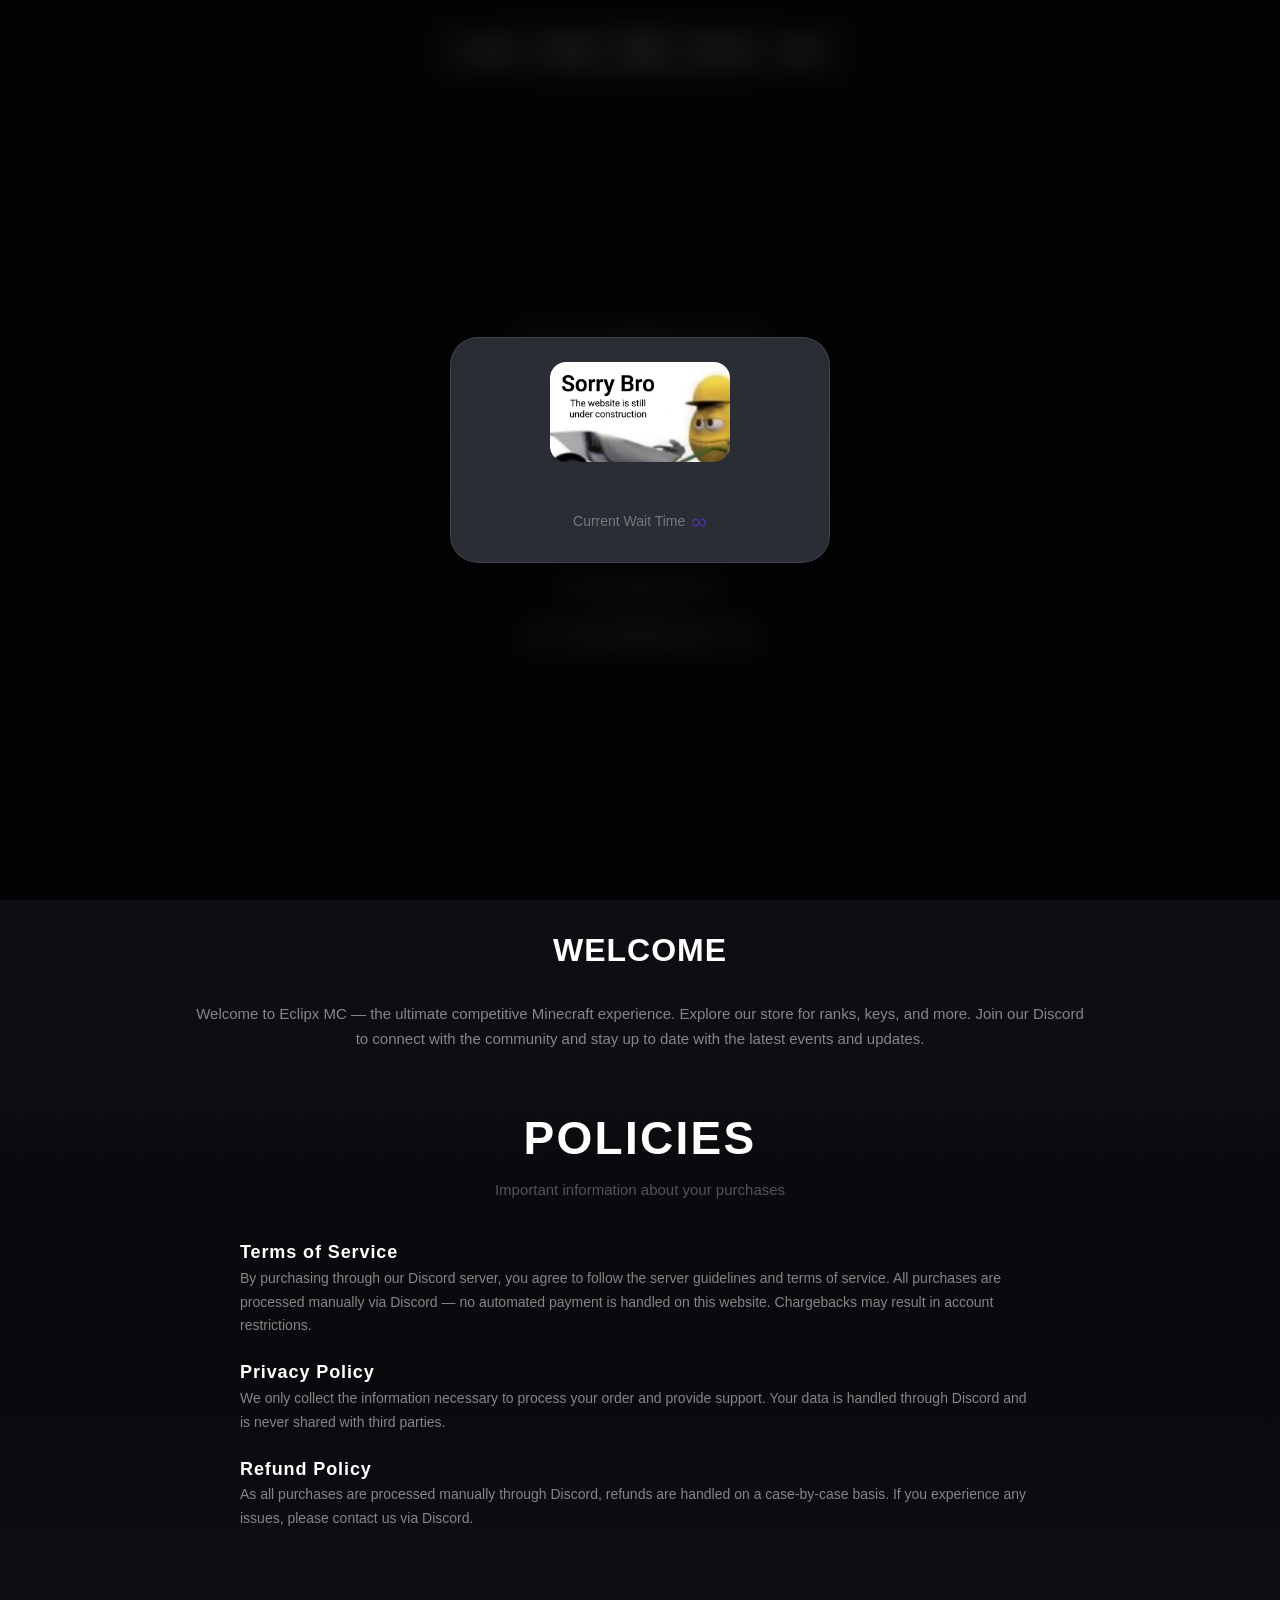
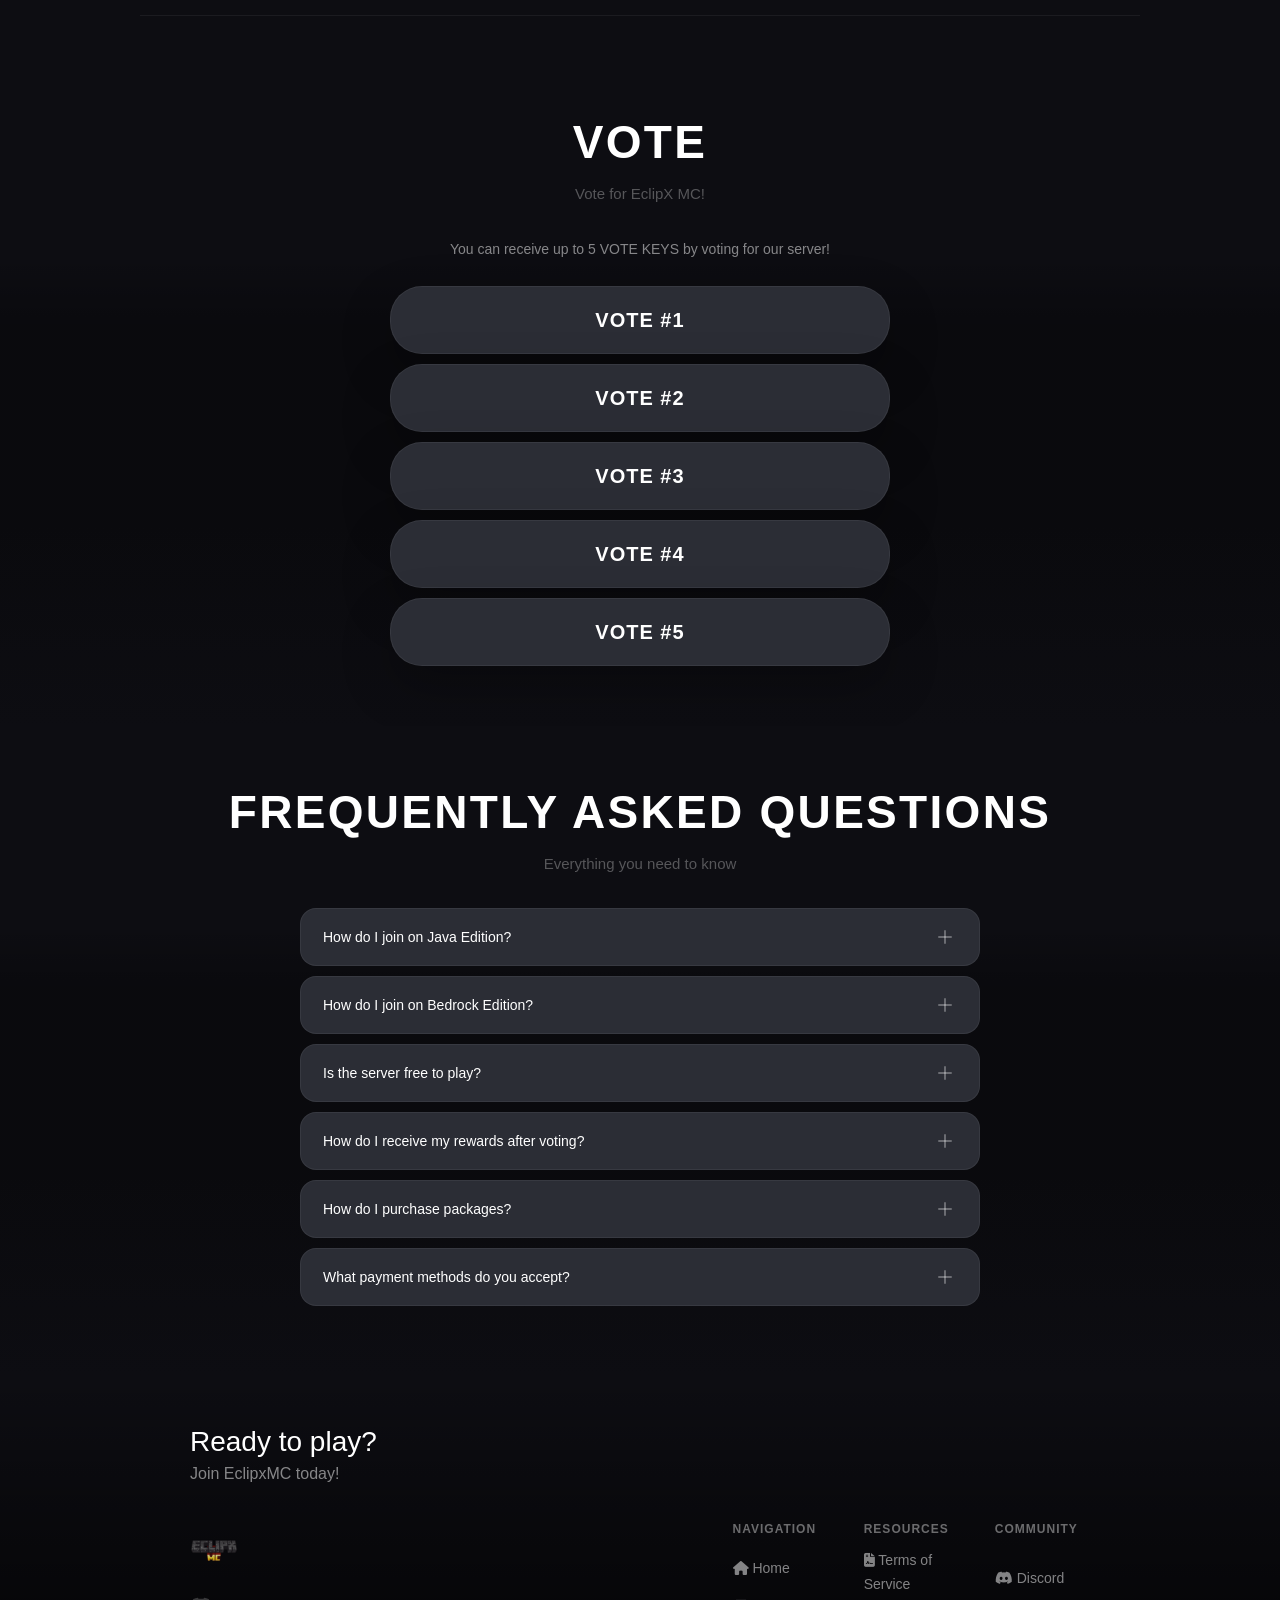
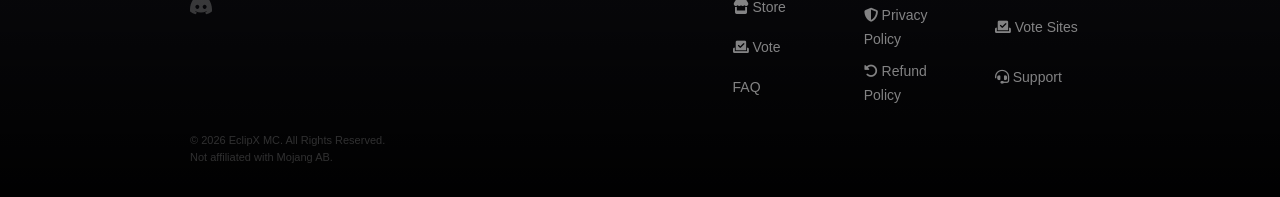
==== commit 80a349cd: "Refine skeleton layouts and add vote links Update skeleton loading layouts across cart and store pag" ====
--- a/index.html
+++ b/index.html
@@ -29,7 +29,7 @@
 <body>
 
   <!-- MAINTENANCE POPUP -->
-  <div class="maintenance-overlay" id="maintenanceOverlay">
+  <div class="maintenance-overlay hidden" id="maintenanceOverlay">
     <div class="maintenance-modal">
       <div class="maintenance-image">
         <img src="assets/images/under_construction.jpg" alt="">
@@ -56,8 +56,8 @@
           <div class="skeleton skeleton-logo"></div>
           <div class="skeleton skeleton-text" style="width:280px;margin:48px 0 28px"></div>
           <div style="display:flex;gap:14px">
-            <div class="skeleton skeleton-btn" style="width:170px"></div>
-            <div class="skeleton skeleton-btn" style="width:170px"></div>
+            <div class="skeleton skeleton-btn" style="width:180px"></div>
+            <div class="skeleton skeleton-btn" style="width:180px"></div>
           </div>
           <div class="skeleton skeleton-badge" style="width:180px;margin:28px auto 10px"></div>
           <div class="skeleton skeleton-badge" style="width:240px"></div>
@@ -242,19 +242,19 @@
         <p class="vote-keys-info">You can receive up to 5 VOTE KEYS by voting for our server!</p>
 
         <div class="vote-links">
-          <a href="#" class="vote-card card" target="_blank" rel="noopener">
+          <a href="https://minecraft.buzz/vote/21828" class="vote-card card" target="_blank" rel="noopener">
             <span class="vote-number">VOTE #1</span>
           </a>
-          <a href="#" class="vote-card card" target="_blank" rel="noopener">
+          <a href="https://minecraft-serverlist.com/server/5527/vote" class="vote-card card" target="_blank" rel="noopener">
             <span class="vote-number">VOTE #2</span>
           </a>
-          <a href="#" class="vote-card card" target="_blank" rel="noopener">
+          <a href="https://play-minecraft-servers.com/minecraft-servers/eclipx-mc/?tab=vote" class="vote-card card" target="_blank" rel="noopener">
             <span class="vote-number">VOTE #3</span>
           </a>
-          <a href="#" class="vote-card card" target="_blank" rel="noopener">
+          <a href="https://minecraftservers.org/vote/687591" class="vote-card card" target="_blank" rel="noopener">
             <span class="vote-number">VOTE #4</span>
           </a>
-          <a href="#" class="vote-card card" target="_blank" rel="noopener">
+          <a href="https://minecraft-mp.com/server/359715/vote/" class="vote-card card" target="_blank" rel="noopener">
             <span class="vote-number">VOTE #5</span>
           </a>
         </div>
